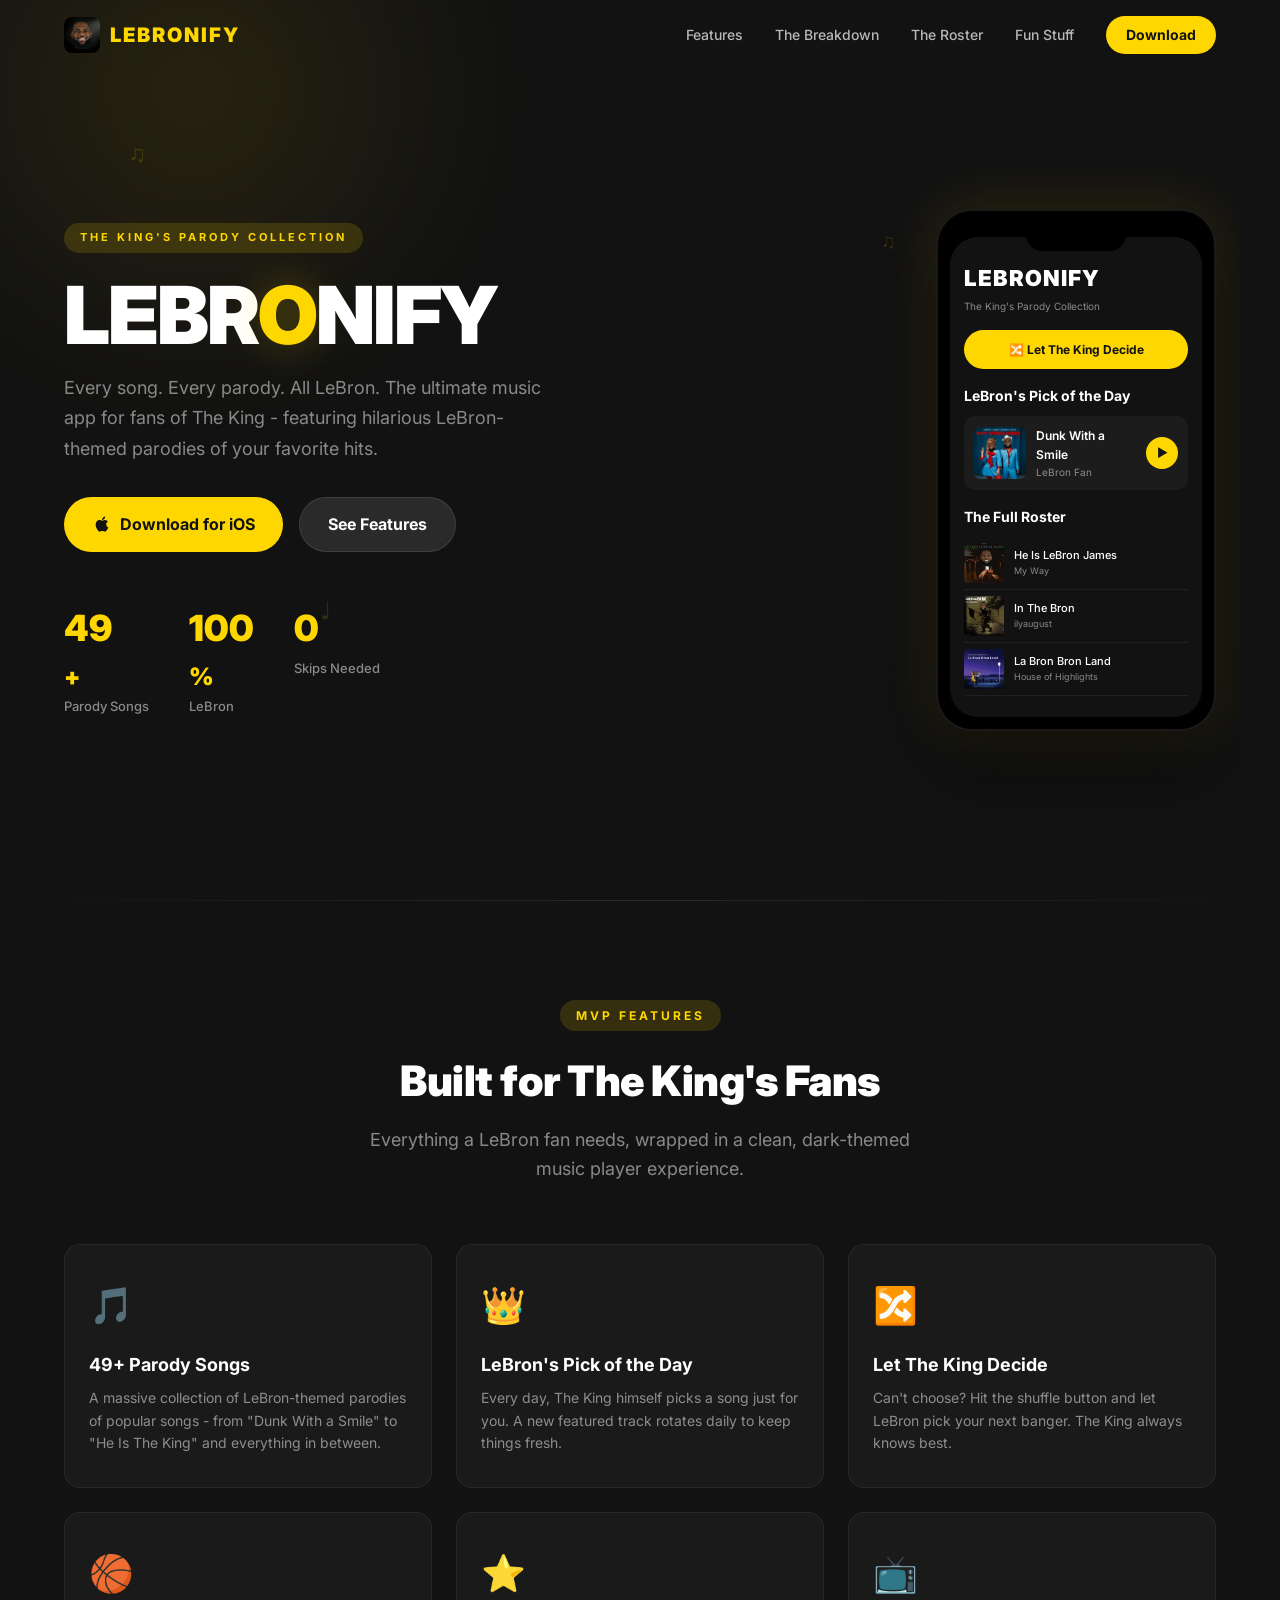
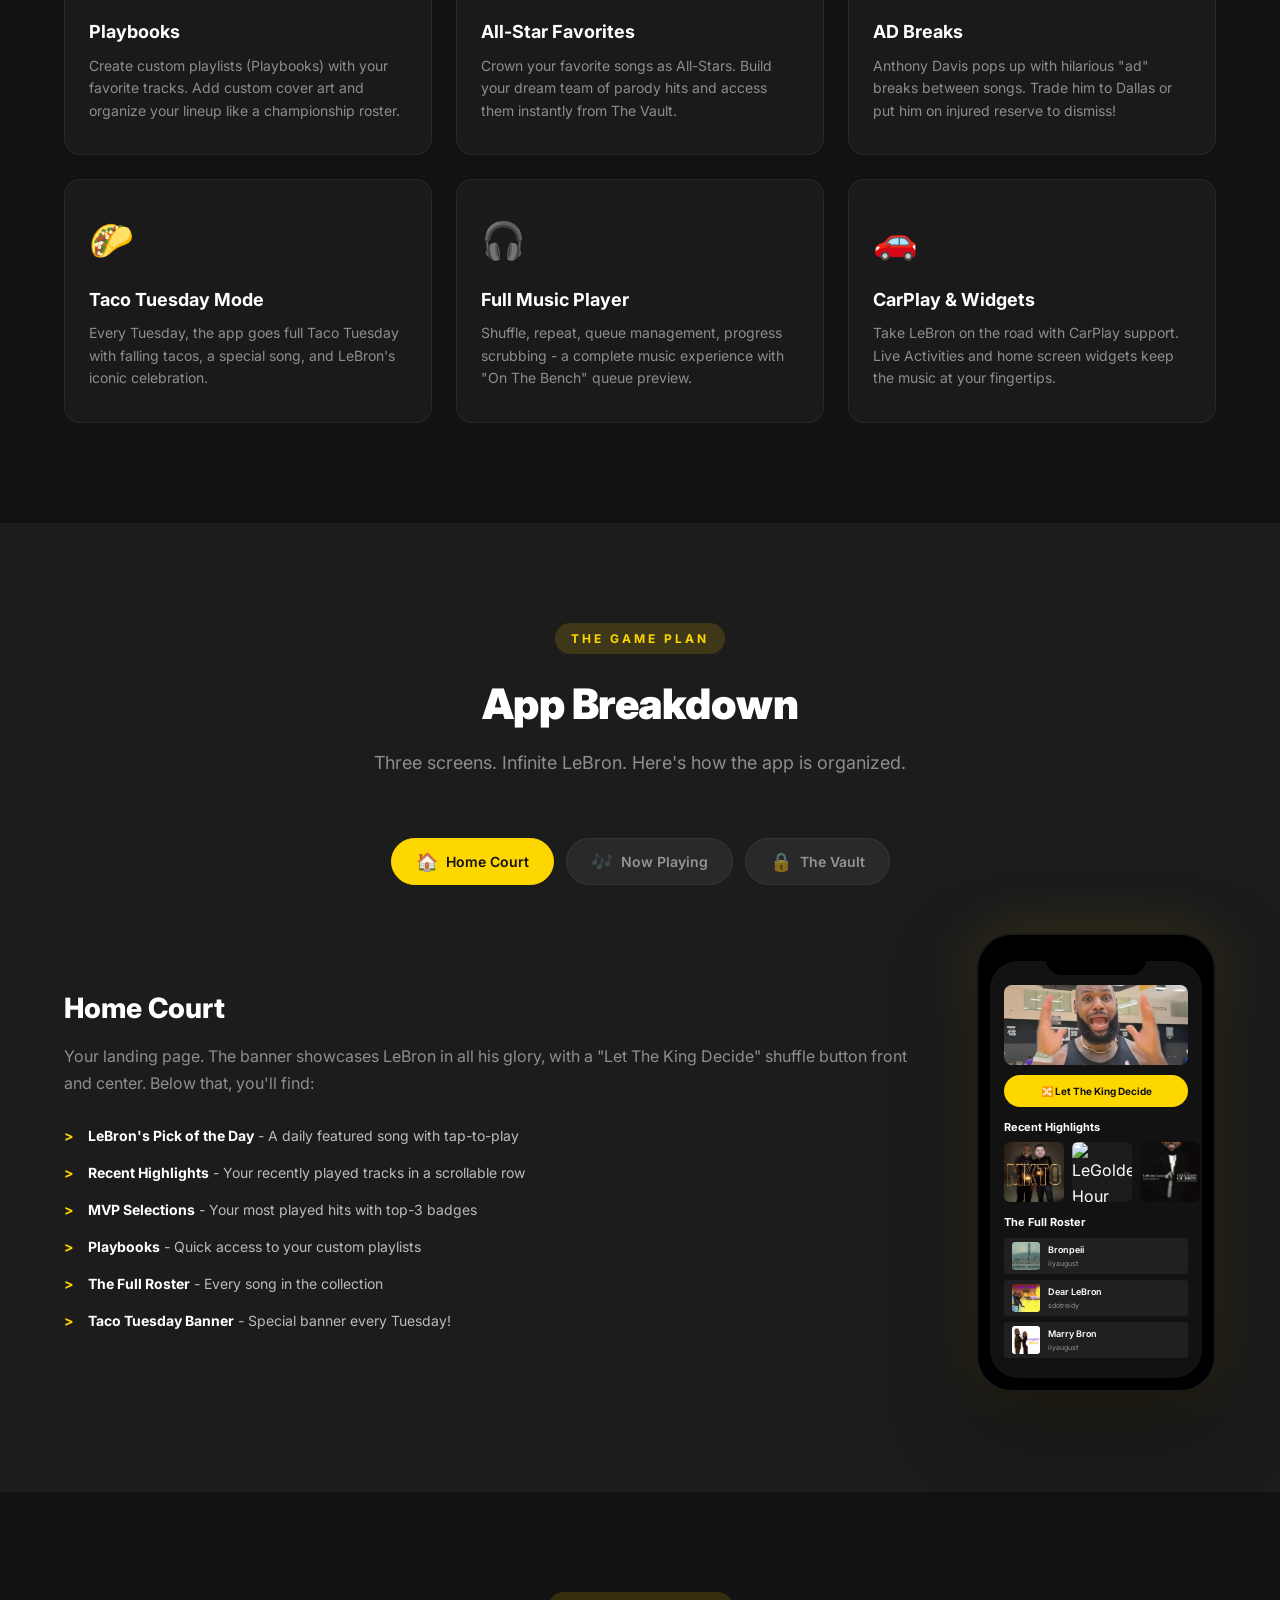
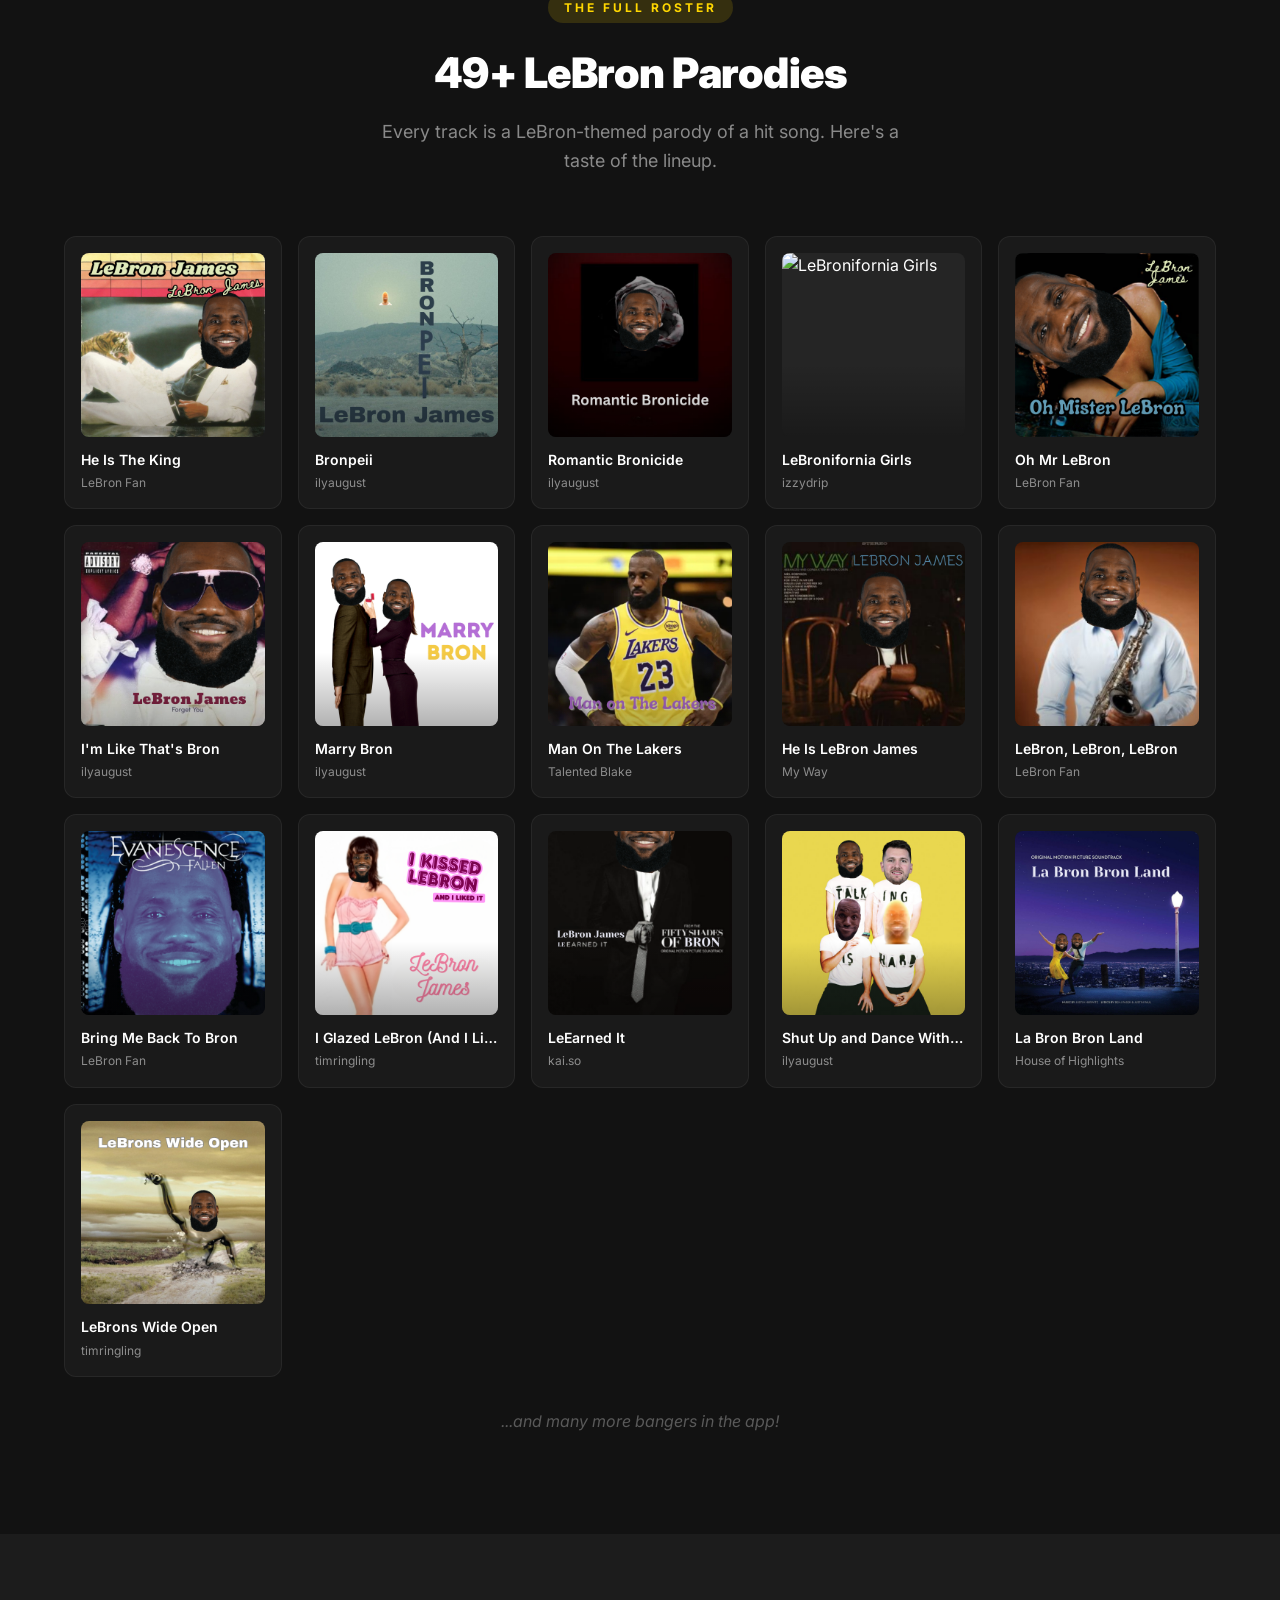
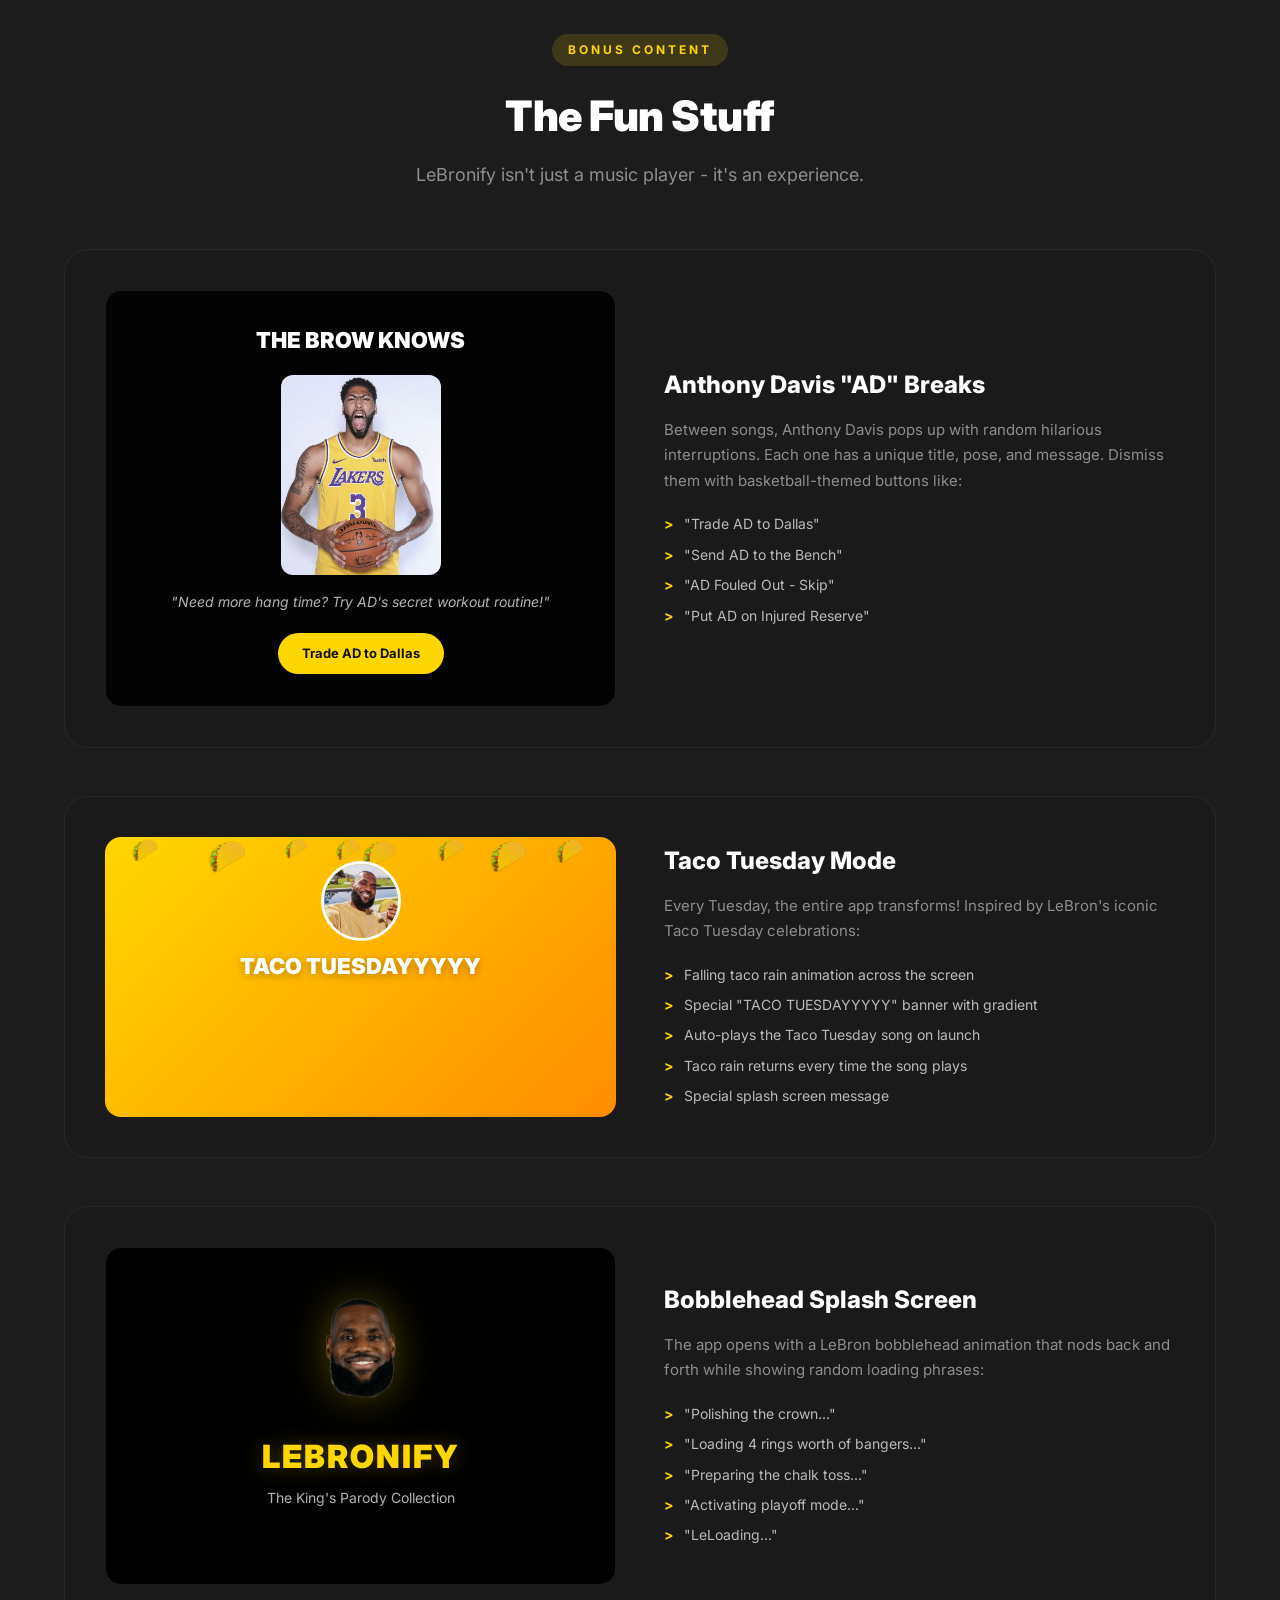
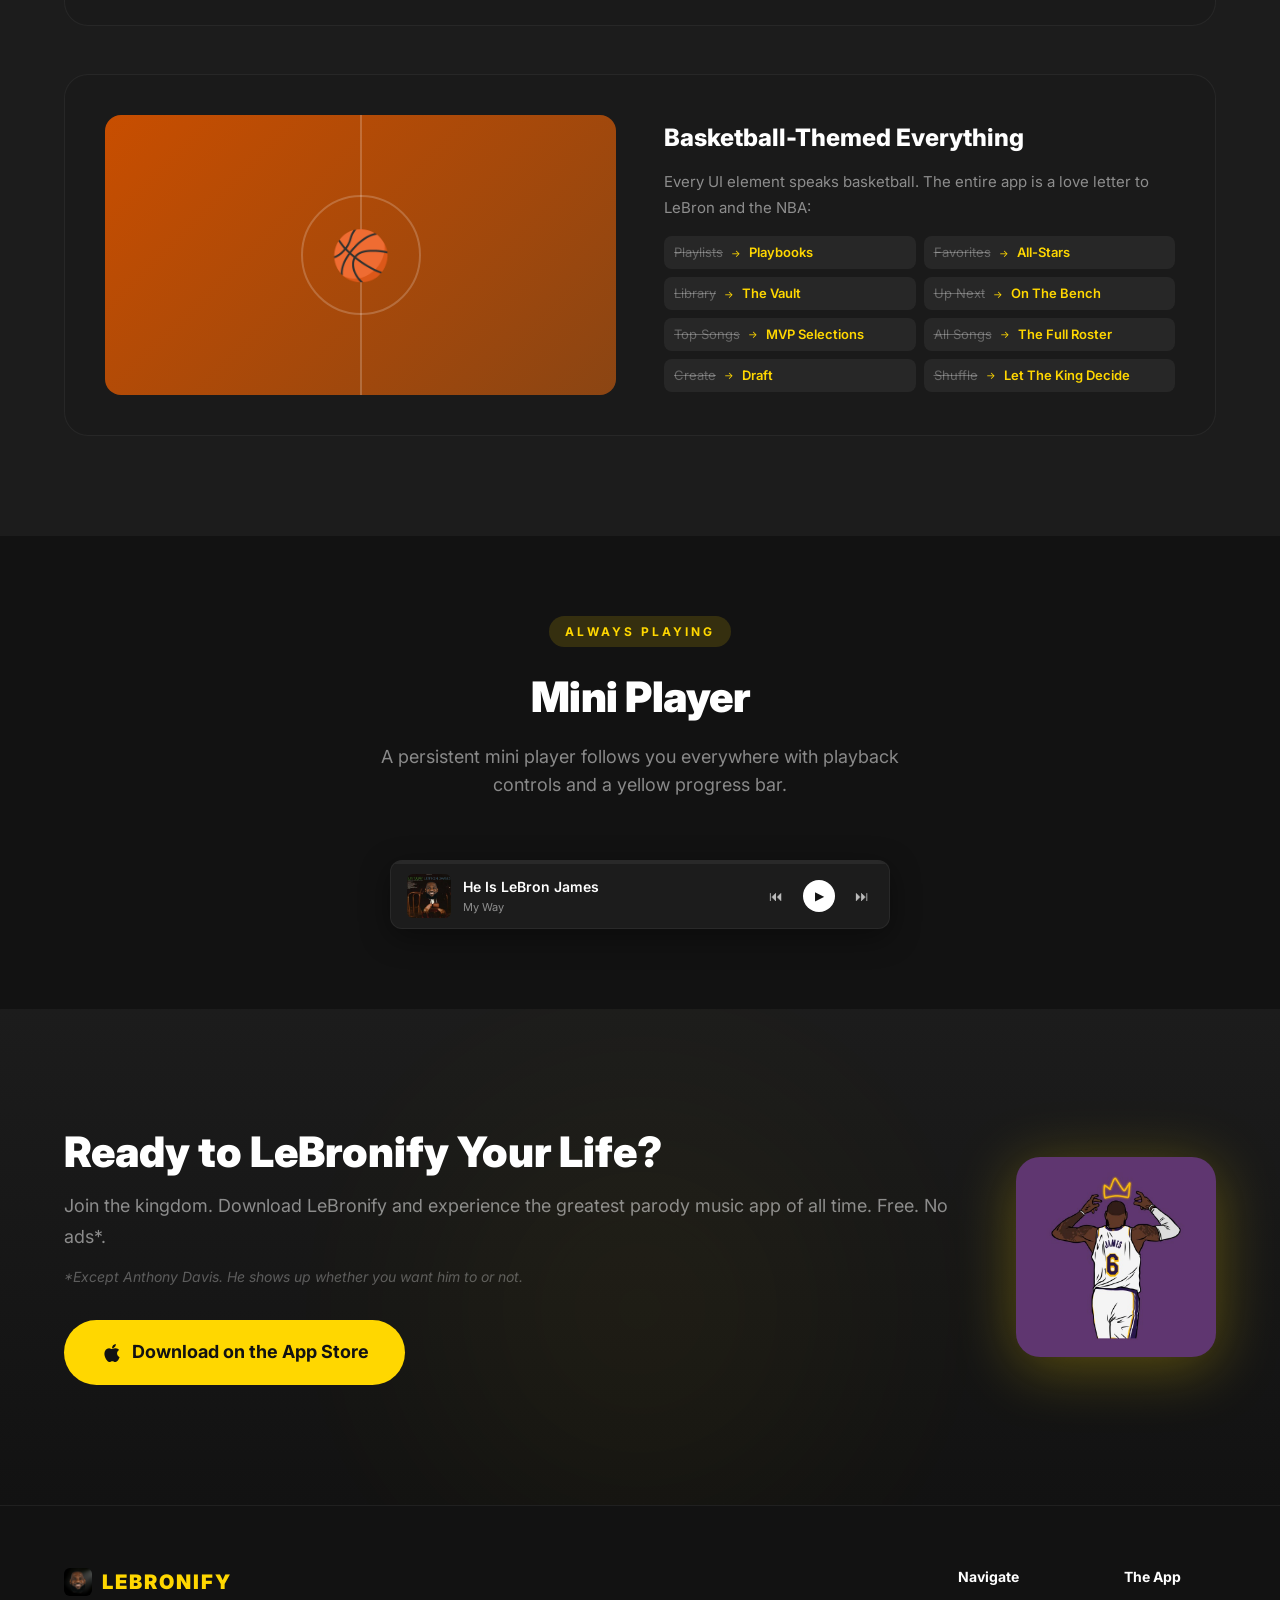
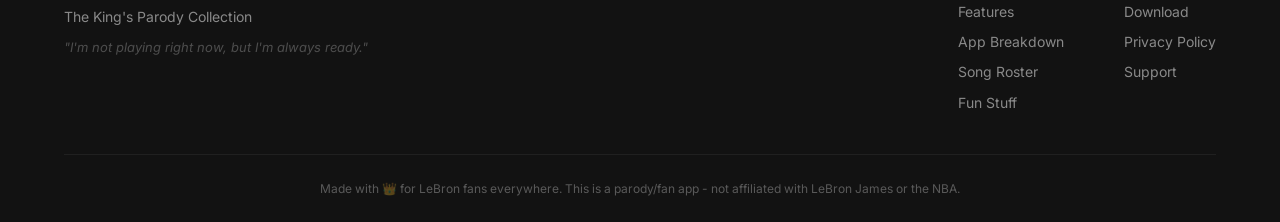
==== website/index.html @ afc86188 "Use real app assets in website - album art, LeBron images, app icon Duplicated all iOS asset images " ====
<!DOCTYPE html>
<html lang="en">
<head>
    <meta charset="UTF-8">
    <meta name="viewport" content="width=device-width, initial-scale=1.0">
    <title>LeBronify - The King's Parody Collection</title>
    <link rel="stylesheet" href="styles.css">
    <link rel="icon" type="image/png" href="images/ui/app-icon.png">
    <link rel="preconnect" href="https://fonts.googleapis.com">
    <link rel="preconnect" href="https://fonts.gstatic.com" crossorigin>
    <link href="https://fonts.googleapis.com/css2?family=Inter:wght@400;500;600;700;800;900&display=swap" rel="stylesheet">
</head>
<body>
    <!-- Crown cursor trail canvas -->
    <canvas id="crown-trail"></canvas>

    <!-- Navigation -->
    <nav class="navbar" id="navbar">
        <div class="nav-content">
            <a href="#" class="nav-logo">
                <img src="images/ui/app-icon.png" alt="LeBronify" class="logo-icon">
                <span class="logo-text">LEBRONIFY</span>
            </a>
            <div class="nav-links" id="nav-links">
                <a href="#features">Features</a>
                <a href="#app-breakdown">The Breakdown</a>
                <a href="#songs">The Roster</a>
                <a href="#fun-stuff">Fun Stuff</a>
                <a href="#download" class="nav-cta">Download</a>
            </div>
            <button class="mobile-menu-btn" id="mobile-menu-btn" aria-label="Toggle menu">
                <span></span>
                <span></span>
                <span></span>
            </button>
        </div>
    </nav>

    <!-- Hero Section -->
    <section class="hero" id="hero">
        <div class="hero-bg-effects">
            <div class="hero-glow"></div>
            <div class="floating-notes">
                <span class="note">&#9835;</span>
                <span class="note">&#9834;</span>
                <span class="note">&#9833;</span>
                <span class="note">&#9835;</span>
                <span class="note">&#9834;</span>
            </div>
        </div>
        <div class="hero-content">
            <div class="hero-badge">THE KING'S PARODY COLLECTION</div>
            <h1 class="hero-title">
                <span class="title-line">LEBR</span><span class="title-highlight">O</span><span class="title-line">NIFY</span>
            </h1>
            <p class="hero-subtitle">Every song. Every parody. All LeBron. The ultimate music app for fans of The King - featuring hilarious LeBron-themed parodies of your favorite hits.</p>
            <div class="hero-actions">
                <a href="#download" class="btn btn-primary">
                    <svg width="20" height="20" viewBox="0 0 24 24" fill="currentColor"><path d="M17.05 20.28c-.98.95-2.05.8-3.08.35-1.09-.46-2.09-.48-3.24 0-1.44.62-2.2.44-3.06-.35C2.79 15.25 3.51 7.59 9.05 7.31c1.35.07 2.29.74 3.08.8 1.18-.24 2.31-.93 3.57-.84 1.51.12 2.65.72 3.4 1.8-3.12 1.87-2.38 5.98.48 7.13-.57 1.5-1.31 2.99-2.54 4.09zM12.03 7.25c-.15-2.23 1.66-4.07 3.74-4.25.29 2.58-2.34 4.5-3.74 4.25z"/></svg>
                    Download for iOS
                </a>
                <a href="#features" class="btn btn-secondary">See Features</a>
            </div>
            <div class="hero-stats">
                <div class="stat">
                    <span class="stat-number" data-target="49">0</span><span class="stat-plus">+</span>
                    <span class="stat-label">Parody Songs</span>
                </div>
                <div class="stat">
                    <span class="stat-number" data-target="100">0</span><span class="stat-percent">%</span>
                    <span class="stat-label">LeBron</span>
                </div>
                <div class="stat">
                    <span class="stat-number" data-target="0">0</span>
                    <span class="stat-label">Skips Needed</span>
                </div>
            </div>
        </div>
        <div class="hero-phone">
            <div class="phone-mockup">
                <div class="phone-notch"></div>
                <div class="phone-screen">
                    <div class="mock-app">
                        <div class="mock-header">
                            <div class="mock-title">LEBRONIFY</div>
                            <div class="mock-subtitle">The King's Parody Collection</div>
                        </div>
                        <div class="mock-shuffle-btn">&#x1F500; Let The King Decide</div>
                        <div class="mock-section-title">LeBron's Pick of the Day</div>
                        <div class="mock-song-card">
                            <div class="mock-album-art">
                                <img src="images/albums/dunk_with_a_smile.png" alt="Dunk With a Smile">
                            </div>
                            <div class="mock-song-info">
                                <div class="mock-song-title">Dunk With a Smile</div>
                                <div class="mock-song-artist">LeBron Fan</div>
                            </div>
                            <div class="mock-play-btn">&#x25B6;</div>
                        </div>
                        <div class="mock-section-title">The Full Roster</div>
                        <div class="mock-song-row">
                            <div class="mock-row-art">
                                <img src="images/albums/he_is_lebron_james.png" alt="He Is LeBron James">
                            </div>
                            <div class="mock-row-info">
                                <div class="mock-row-title">He Is LeBron James</div>
                                <div class="mock-row-artist">My Way</div>
                            </div>
                        </div>
                        <div class="mock-song-row">
                            <div class="mock-row-art">
                                <img src="images/albums/in_the_bron.png" alt="In The Bron">
                            </div>
                            <div class="mock-row-info">
                                <div class="mock-row-title">In The Bron</div>
                                <div class="mock-row-artist">ilyaugust</div>
                            </div>
                        </div>
                        <div class="mock-song-row">
                            <div class="mock-row-art">
                                <img src="images/albums/la_bron_bron_land.png" alt="La Bron Bron Land">
                            </div>
                            <div class="mock-row-info">
                                <div class="mock-row-title">La Bron Bron Land</div>
                                <div class="mock-row-artist">House of Highlights</div>
                            </div>
                        </div>
                    </div>
                </div>
            </div>
        </div>
    </section>

    <!-- Features Section -->
    <section class="features" id="features">
        <div class="container">
            <div class="section-header">
                <span class="section-tag">MVP FEATURES</span>
                <h2>Built for The King's Fans</h2>
                <p>Everything a LeBron fan needs, wrapped in a clean, dark-themed music player experience.</p>
            </div>
            <div class="features-grid">
                <div class="feature-card" data-animate>
                    <div class="feature-icon">&#x1F3B5;</div>
                    <h3>49+ Parody Songs</h3>
                    <p>A massive collection of LeBron-themed parodies of popular songs - from "Dunk With a Smile" to "He Is The King" and everything in between.</p>
                </div>
                <div class="feature-card" data-animate>
                    <div class="feature-icon">&#x1F451;</div>
                    <h3>LeBron's Pick of the Day</h3>
                    <p>Every day, The King himself picks a song just for you. A new featured track rotates daily to keep things fresh.</p>
                </div>
                <div class="feature-card" data-animate>
                    <div class="feature-icon">&#x1F500;</div>
                    <h3>Let The King Decide</h3>
                    <p>Can't choose? Hit the shuffle button and let LeBron pick your next banger. The King always knows best.</p>
                </div>
                <div class="feature-card" data-animate>
                    <div class="feature-icon">&#x1F3C0;</div>
                    <h3>Playbooks</h3>
                    <p>Create custom playlists (Playbooks) with your favorite tracks. Add custom cover art and organize your lineup like a championship roster.</p>
                </div>
                <div class="feature-card" data-animate>
                    <div class="feature-icon">&#x2B50;</div>
                    <h3>All-Star Favorites</h3>
                    <p>Crown your favorite songs as All-Stars. Build your dream team of parody hits and access them instantly from The Vault.</p>
                </div>
                <div class="feature-card" data-animate>
                    <div class="feature-icon">&#x1F4FA;</div>
                    <h3>AD Breaks</h3>
                    <p>Anthony Davis pops up with hilarious "ad" breaks between songs. Trade him to Dallas or put him on injured reserve to dismiss!</p>
                </div>
                <div class="feature-card" data-animate>
                    <div class="feature-icon">&#x1F32E;</div>
                    <h3>Taco Tuesday Mode</h3>
                    <p>Every Tuesday, the app goes full Taco Tuesday with falling tacos, a special song, and LeBron's iconic celebration.</p>
                </div>
                <div class="feature-card" data-animate>
                    <div class="feature-icon">&#x1F3A7;</div>
                    <h3>Full Music Player</h3>
                    <p>Shuffle, repeat, queue management, progress scrubbing - a complete music experience with "On The Bench" queue preview.</p>
                </div>
                <div class="feature-card" data-animate>
                    <div class="feature-icon">&#x1F697;</div>
                    <h3>CarPlay & Widgets</h3>
                    <p>Take LeBron on the road with CarPlay support. Live Activities and home screen widgets keep the music at your fingertips.</p>
                </div>
            </div>
        </div>
    </section>

    <!-- App Breakdown Section -->
    <section class="app-breakdown" id="app-breakdown">
        <div class="container">
            <div class="section-header">
                <span class="section-tag">THE GAME PLAN</span>
                <h2>App Breakdown</h2>
                <p>Three screens. Infinite LeBron. Here's how the app is organized.</p>
            </div>
            <div class="breakdown-tabs">
                <button class="tab-btn active" data-tab="home">
                    <span class="tab-icon">&#x1F3E0;</span> Home Court
                </button>
                <button class="tab-btn" data-tab="player">
                    <span class="tab-icon">&#x1F3B6;</span> Now Playing
                </button>
                <button class="tab-btn" data-tab="vault">
                    <span class="tab-icon">&#x1F512;</span> The Vault
                </button>
            </div>
            <div class="breakdown-content">
                <div class="breakdown-panel active" id="tab-home">
                    <div class="panel-info">
                        <h3>Home Court</h3>
                        <p>Your landing page. The banner showcases LeBron in all his glory, with a "Let The King Decide" shuffle button front and center. Below that, you'll find:</p>
                        <ul class="panel-features">
                            <li><strong>LeBron's Pick of the Day</strong> - A daily featured song with tap-to-play</li>
                            <li><strong>Recent Highlights</strong> - Your recently played tracks in a scrollable row</li>
                            <li><strong>MVP Selections</strong> - Your most played hits with top-3 badges</li>
                            <li><strong>Playbooks</strong> - Quick access to your custom playlists</li>
                            <li><strong>The Full Roster</strong> - Every song in the collection</li>
                            <li><strong>Taco Tuesday Banner</strong> - Special banner every Tuesday!</li>
                        </ul>
                    </div>
                    <div class="panel-phone">
                        <div class="phone-mockup small">
                            <div class="phone-notch"></div>
                            <div class="phone-screen">
                                <div class="mock-app dark">
                                    <div class="mock-banner">
                                        <img src="images/ui/lebron_banner.jpg" alt="LeBron Banner">
                                    </div>
                                    <div class="mock-shuffle-btn small">&#x1F500; Let The King Decide</div>
                                    <div class="mock-section-title small">Recent Highlights</div>
                                    <div class="mock-card-row">
                                        <div class="mock-mini-card">
                                            <img src="images/albums/brontastic.png" alt="Brontastic">
                                        </div>
                                        <div class="mock-mini-card">
                                            <img src="images/albums/legolden_hour.png" alt="LeGolden Hour">
                                        </div>
                                        <div class="mock-mini-card">
                                            <img src="images/albums/leearned_it.png" alt="LeEarned It">
                                        </div>
                                    </div>
                                    <div class="mock-section-title small">The Full Roster</div>
                                    <div class="mock-list-item has-art">
                                        <img src="images/albums/bronpeii.png" alt="Bronpeii">
                                        <div class="mock-list-text">
                                            <span class="mock-list-name">Bronpeii</span>
                                            <span class="mock-list-sub">ilyaugust</span>
                                        </div>
                                    </div>
                                    <div class="mock-list-item has-art">
                                        <img src="images/albums/dear_lebron.png" alt="Dear LeBron">
                                        <div class="mock-list-text">
                                            <span class="mock-list-name">Dear LeBron</span>
                                            <span class="mock-list-sub">sdotreidy</span>
                                        </div>
                                    </div>
                                    <div class="mock-list-item has-art">
                                        <img src="images/albums/marry_bron.png" alt="Marry Bron">
                                        <div class="mock-list-text">
                                            <span class="mock-list-name">Marry Bron</span>
                                            <span class="mock-list-sub">ilyaugust</span>
                                        </div>
                                    </div>
                                </div>
                            </div>
                        </div>
                    </div>
                </div>
                <div class="breakdown-panel" id="tab-player">
                    <div class="panel-info">
                        <h3>Now Playing</h3>
                        <p>A gorgeous full-screen player with dynamic gradient backgrounds that shift with each song. Designed for the ultimate listening experience:</p>
                        <ul class="panel-features">
                            <li><strong>Large Album Art</strong> - Beautiful cover art with shadow effects</li>
                            <li><strong>Scrub Bar</strong> - Drag to seek with a thumb that appears on touch</li>
                            <li><strong>Full Controls</strong> - Shuffle, previous, play/pause, next, repeat modes</li>
                            <li><strong>Action Row</strong> - All-Star (favorite), Queue, Playbook (add to playlist), Mix (random queue)</li>
                            <li><strong>On The Bench</strong> - See what's coming up next in the queue</li>
                            <li><strong>Empty State</strong> - A special LeBron quote when nothing is playing</li>
                        </ul>
                    </div>
                    <div class="panel-phone">
                        <div class="phone-mockup small">
                            <div class="phone-notch"></div>
                            <div class="phone-screen">
                                <div class="mock-app dark player">
                                    <div class="mock-album-large">
                                        <img src="images/albums/dunk_with_a_smile.png" alt="Dunk With a Smile">
                                    </div>
                                    <div class="mock-song-name">Dunk With a Smile</div>
                                    <div class="mock-song-artist-name">LeBron Fan</div>
                                    <div class="mock-progress">
                                        <div class="mock-progress-fill"></div>
                                    </div>
                                    <div class="mock-controls">
                                        <span>&#x1F500;</span>
                                        <span>&#x23EE;</span>
                                        <span class="mock-play-circle">&#x25B6;</span>
                                        <span>&#x23ED;</span>
                                        <span>&#x1F501;</span>
                                    </div>
                                    <div class="mock-action-row">
                                        <span>&#x2B50;</span>
                                        <span>&#x1F4CB;</span>
                                        <span>&#x2795;</span>
                                        <span>&#x2728;</span>
                                    </div>
                                </div>
                            </div>
                        </div>
                    </div>
                </div>
                <div class="breakdown-panel" id="tab-vault">
                    <div class="panel-info">
                        <h3>The Vault</h3>
                        <p>Your personal music library, organized with basketball flair. Everything is stored securely in The Vault:</p>
                        <ul class="panel-features">
                            <li><strong>Playbooks Tab</strong> - All your custom playlists with song counts</li>
                            <li><strong>All-Stars Tab</strong> - Quick access to all your favorited songs</li>
                            <li><strong>System Playlists</strong> - Auto-generated collections like Recently Played, Top Hits, and Favorites</li>
                            <li><strong>Custom Covers</strong> - Upload your own playlist cover images</li>
                            <li><strong>Sort Options</strong> - By title, artist, play count, or most recent</li>
                            <li><strong>Draft a Playbook</strong> - Create new playlists with the yellow action button</li>
                        </ul>
                    </div>
                    <div class="panel-phone">
                        <div class="phone-mockup small">
                            <div class="phone-notch"></div>
                            <div class="phone-screen">
                                <div class="mock-app dark vault">
                                    <div class="mock-vault-header">The Vault</div>
                                    <div class="mock-tabs">
                                        <span class="mock-tab active">Playbooks</span>
                                        <span class="mock-tab">All-Stars</span>
                                    </div>
                                    <div class="mock-playlist-row">
                                        <div class="mock-pl-art">
                                            <img src="images/ui/lebron_recent.png" alt="Recently Played">
                                        </div>
                                        <div class="mock-pl-info">
                                            <div class="mock-pl-name">Recently Played</div>
                                            <div class="mock-pl-count">12 songs</div>
                                        </div>
                                    </div>
                                    <div class="mock-playlist-row">
                                        <div class="mock-pl-art">
                                            <img src="images/ui/lebron_top.png" alt="Top Hits">
                                        </div>
                                        <div class="mock-pl-info">
                                            <div class="mock-pl-name">MVP Selections</div>
                                            <div class="mock-pl-count">8 songs</div>
                                        </div>
                                    </div>
                                    <div class="mock-playlist-row">
                                        <div class="mock-pl-art">
                                            <img src="images/ui/lebron_favorites.png" alt="Favorites">
                                        </div>
                                        <div class="mock-pl-info">
                                            <div class="mock-pl-name">All-Stars</div>
                                            <div class="mock-pl-count">15 songs</div>
                                        </div>
                                    </div>
                                </div>
                            </div>
                        </div>
                    </div>
                </div>
            </div>
        </div>
    </section>

    <!-- Song Roster Section -->
    <section class="songs" id="songs">
        <div class="container">
            <div class="section-header">
                <span class="section-tag">THE FULL ROSTER</span>
                <h2>49+ LeBron Parodies</h2>
                <p>Every track is a LeBron-themed parody of a hit song. Here's a taste of the lineup.</p>
            </div>
            <div class="song-grid" id="song-grid">
                <!-- Songs populated by JS -->
            </div>
            <p class="songs-footer">...and many more bangers in the app!</p>
        </div>
    </section>

    <!-- Fun Stuff Section -->
    <section class="fun-stuff" id="fun-stuff">
        <div class="container">
            <div class="section-header">
                <span class="section-tag">BONUS CONTENT</span>
                <h2>The Fun Stuff</h2>
                <p>LeBronify isn't just a music player - it's an experience.</p>
            </div>
            <div class="fun-grid">
                <!-- AD Breaks -->
                <div class="fun-card ad-card" data-animate>
                    <div class="fun-card-visual">
                        <div class="ad-mockup">
                            <div class="ad-title">THE BROW KNOWS</div>
                            <div class="ad-image-placeholder">
                                <img src="images/ui/ad_pose1.jpg" alt="Anthony Davis">
                            </div>
                            <div class="ad-message">"Need more hang time? Try AD's secret workout routine!"</div>
                            <div class="ad-dismiss">Trade AD to Dallas</div>
                        </div>
                    </div>
                    <div class="fun-card-info">
                        <h3>Anthony Davis "AD" Breaks</h3>
                        <p>Between songs, Anthony Davis pops up with random hilarious interruptions. Each one has a unique title, pose, and message. Dismiss them with basketball-themed buttons like:</p>
                        <ul class="fun-list">
                            <li>"Trade AD to Dallas"</li>
                            <li>"Send AD to the Bench"</li>
                            <li>"AD Fouled Out - Skip"</li>
                            <li>"Put AD on Injured Reserve"</li>
                        </ul>
                    </div>
                </div>

                <!-- Taco Tuesday -->
                <div class="fun-card taco-card" data-animate>
                    <div class="fun-card-info">
                        <h3>Taco Tuesday Mode</h3>
                        <p>Every Tuesday, the entire app transforms! Inspired by LeBron's iconic Taco Tuesday celebrations:</p>
                        <ul class="fun-list">
                            <li>Falling taco rain animation across the screen</li>
                            <li>Special "TACO TUESDAYYYYY" banner with gradient</li>
                            <li>Auto-plays the Taco Tuesday song on launch</li>
                            <li>Taco rain returns every time the song plays</li>
                            <li>Special splash screen message</li>
                        </ul>
                    </div>
                    <div class="fun-card-visual">
                        <div class="taco-rain-demo" id="taco-demo">
                            <div class="taco-banner">
                                <img src="images/ui/lebron_taco_tuesday.png" alt="Taco Tuesday LeBron" class="taco-lebron-img">
                                <div class="taco-banner-text">TACO TUESDAYYYYY</div>
                            </div>
                            <div class="falling-tacos">
                                <span class="taco"><img src="images/ui/taco_image.png" alt="taco" class="taco-img"></span>
                                <span class="taco"><img src="images/ui/taco_image.png" alt="taco" class="taco-img"></span>
                                <span class="taco"><img src="images/ui/taco_image.png" alt="taco" class="taco-img"></span>
                                <span class="taco"><img src="images/ui/taco_image.png" alt="taco" class="taco-img"></span>
                                <span class="taco"><img src="images/ui/taco_image.png" alt="taco" class="taco-img"></span>
                                <span class="taco"><img src="images/ui/taco_image.png" alt="taco" class="taco-img"></span>
                                <span class="taco"><img src="images/ui/taco_image.png" alt="taco" class="taco-img"></span>
                                <span class="taco"><img src="images/ui/taco_image.png" alt="taco" class="taco-img"></span>
                            </div>
                        </div>
                    </div>
                </div>

                <!-- Splash Screen -->
                <div class="fun-card splash-card" data-animate>
                    <div class="fun-card-visual">
                        <div class="splash-mockup">
                            <div class="splash-avatar" id="bobblehead">
                                <img src="images/ui/lebron_default.png" alt="LeBron Bobblehead" class="bobblehead-img">
                            </div>
                            <div class="splash-title-mock">LEBRONIFY</div>
                            <div class="splash-sub">The King's Parody Collection</div>
                            <div class="splash-phrase" id="splash-phrase">Checking LeBron's playlist...</div>
                        </div>
                    </div>
                    <div class="fun-card-info">
                        <h3>Bobblehead Splash Screen</h3>
                        <p>The app opens with a LeBron bobblehead animation that nods back and forth while showing random loading phrases:</p>
                        <ul class="fun-list">
                            <li>"Polishing the crown..."</li>
                            <li>"Loading 4 rings worth of bangers..."</li>
                            <li>"Preparing the chalk toss..."</li>
                            <li>"Activating playoff mode..."</li>
                            <li>"LeLoading..."</li>
                        </ul>
                    </div>
                </div>

                <!-- Basketball Language -->
                <div class="fun-card language-card" data-animate>
                    <div class="fun-card-info">
                        <h3>Basketball-Themed Everything</h3>
                        <p>Every UI element speaks basketball. The entire app is a love letter to LeBron and the NBA:</p>
                        <div class="language-grid">
                            <div class="lang-item">
                                <span class="lang-normal">Playlists</span>
                                <span class="lang-arrow">&#x2192;</span>
                                <span class="lang-bron">Playbooks</span>
                            </div>
                            <div class="lang-item">
                                <span class="lang-normal">Favorites</span>
                                <span class="lang-arrow">&#x2192;</span>
                                <span class="lang-bron">All-Stars</span>
                            </div>
                            <div class="lang-item">
                                <span class="lang-normal">Library</span>
                                <span class="lang-arrow">&#x2192;</span>
                                <span class="lang-bron">The Vault</span>
                            </div>
                            <div class="lang-item">
                                <span class="lang-normal">Up Next</span>
                                <span class="lang-arrow">&#x2192;</span>
                                <span class="lang-bron">On The Bench</span>
                            </div>
                            <div class="lang-item">
                                <span class="lang-normal">Top Songs</span>
                                <span class="lang-arrow">&#x2192;</span>
                                <span class="lang-bron">MVP Selections</span>
                            </div>
                            <div class="lang-item">
                                <span class="lang-normal">All Songs</span>
                                <span class="lang-arrow">&#x2192;</span>
                                <span class="lang-bron">The Full Roster</span>
                            </div>
                            <div class="lang-item">
                                <span class="lang-normal">Create</span>
                                <span class="lang-arrow">&#x2192;</span>
                                <span class="lang-bron">Draft</span>
                            </div>
                            <div class="lang-item">
                                <span class="lang-normal">Shuffle</span>
                                <span class="lang-arrow">&#x2192;</span>
                                <span class="lang-bron">Let The King Decide</span>
                            </div>
                        </div>
                    </div>
                    <div class="fun-card-visual">
                        <div class="bball-court">
                            <div class="court-circle"></div>
                            <div class="court-line"></div>
                            <span class="bounce-ball" id="bounce-ball">&#x1F3C0;</span>
                        </div>
                    </div>
                </div>
            </div>
        </div>
    </section>

    <!-- Mini Player Demo -->
    <section class="mini-player-section">
        <div class="container">
            <div class="section-header">
                <span class="section-tag">ALWAYS PLAYING</span>
                <h2>Mini Player</h2>
                <p>A persistent mini player follows you everywhere with playback controls and a yellow progress bar.</p>
            </div>
            <div class="mini-player-demo">
                <div class="mini-demo-bar">
                    <div class="mini-progress">
                        <div class="mini-progress-fill" id="mini-progress-fill"></div>
                    </div>
                    <div class="mini-content">
                        <div class="mini-art">
                            <img src="images/albums/he_is_lebron_james.png" alt="He Is LeBron James">
                        </div>
                        <div class="mini-info">
                            <div class="mini-title">He Is LeBron James</div>
                            <div class="mini-artist">My Way</div>
                        </div>
                        <div class="mini-controls">
                            <button class="mini-ctrl">&#x23EE;</button>
                            <button class="mini-ctrl play" id="mini-play-btn">&#x25B6;</button>
                            <button class="mini-ctrl">&#x23ED;</button>
                        </div>
                    </div>
                </div>
            </div>
        </div>
    </section>

    <!-- Download / CTA Section -->
    <section class="download" id="download">
        <div class="container">
            <div class="download-content">
                <div class="download-info">
                    <h2>Ready to LeBronify Your Life?</h2>
                    <p>Join the kingdom. Download LeBronify and experience the greatest parody music app of all time. Free. No ads*.</p>
                    <p class="download-disclaimer">*Except Anthony Davis. He shows up whether you want him to or not.</p>
                    <a href="#" class="btn btn-primary btn-large">
                        <svg width="24" height="24" viewBox="0 0 24 24" fill="currentColor"><path d="M17.05 20.28c-.98.95-2.05.8-3.08.35-1.09-.46-2.09-.48-3.24 0-1.44.62-2.2.44-3.06-.35C2.79 15.25 3.51 7.59 9.05 7.31c1.35.07 2.29.74 3.08.8 1.18-.24 2.31-.93 3.57-.84 1.51.12 2.65.72 3.4 1.8-3.12 1.87-2.38 5.98.48 7.13-.57 1.5-1.31 2.99-2.54 4.09zM12.03 7.25c-.15-2.23 1.66-4.07 3.74-4.25.29 2.58-2.34 4.5-3.74 4.25z"/></svg>
                        Download on the App Store
                    </a>
                </div>
                <div class="download-visual">
                    <div class="crown-animation">
                        <img src="images/ui/lebron_crown.jpg" alt="LeBron Crown" class="big-crown-img">
                    </div>
                </div>
            </div>
        </div>
    </section>

    <!-- Footer -->
    <footer class="footer">
        <div class="container">
            <div class="footer-content">
                <div class="footer-brand">
                    <span class="footer-logo">
                        <img src="images/ui/app-icon.png" alt="LeBronify" class="footer-logo-icon"> LEBRONIFY
                    </span>
                    <p>The King's Parody Collection</p>
                    <p class="footer-quote">"I'm not playing right now, but I'm always ready."</p>
                </div>
                <div class="footer-links">
                    <h4>Navigate</h4>
                    <a href="#features">Features</a>
                    <a href="#app-breakdown">App Breakdown</a>
                    <a href="#songs">Song Roster</a>
                    <a href="#fun-stuff">Fun Stuff</a>
                </div>
                <div class="footer-links">
                    <h4>The App</h4>
                    <a href="#download">Download</a>
                    <a href="#">Privacy Policy</a>
                    <a href="#">Support</a>
                </div>
            </div>
            <div class="footer-bottom">
                <p>Made with &#x1F451; for LeBron fans everywhere. This is a parody/fan app - not affiliated with LeBron James or the NBA.</p>
            </div>
        </div>
    </footer>

    <script src="script.js"></script>
</body>
</html>
---- website/styles.css ----
/* ============================================
   LEBRONIFY WEBSITE - STYLES
   Matching the app's dark theme + yellow accent
   ============================================ */

/* --- CSS Variables --- */
:root {
    --bg-primary: #121212;
    --bg-secondary: #1C1C1C;
    --bg-tertiary: #252525;
    --bg-card: #1a1a1a;
    --yellow: #FFD700;
    --yellow-dim: rgba(255, 215, 0, 0.15);
    --yellow-glow: rgba(255, 215, 0, 0.3);
    --orange: #FF8C00;
    --white: #FFFFFF;
    --white-70: rgba(255, 255, 255, 0.7);
    --white-50: rgba(255, 255, 255, 0.5);
    --white-30: rgba(255, 255, 255, 0.3);
    --white-10: rgba(255, 255, 255, 0.1);
    --white-06: rgba(255, 255, 255, 0.06);
    --font: 'Inter', -apple-system, BlinkMacSystemFont, 'Segoe UI', sans-serif;
    --radius-sm: 8px;
    --radius-md: 12px;
    --radius-lg: 16px;
    --radius-xl: 24px;
    --radius-pill: 50px;
    --transition: 0.3s cubic-bezier(0.4, 0, 0.2, 1);
}

/* --- Reset & Base --- */
*, *::before, *::after {
    margin: 0;
    padding: 0;
    box-sizing: border-box;
}

html {
    scroll-behavior: smooth;
    scroll-padding-top: 80px;
}

body {
    font-family: var(--font);
    background: var(--bg-primary);
    color: var(--white);
    line-height: 1.6;
    overflow-x: hidden;
    -webkit-font-smoothing: antialiased;
}

a {
    text-decoration: none;
    color: inherit;
}

img {
    max-width: 100%;
    display: block;
}

.container {
    max-width: 1200px;
    margin: 0 auto;
    padding: 0 24px;
}

/* --- Crown Trail Canvas --- */
#crown-trail {
    position: fixed;
    top: 0;
    left: 0;
    width: 100%;
    height: 100%;
    pointer-events: none;
    z-index: 9999;
}

/* --- Navigation --- */
.navbar {
    position: fixed;
    top: 0;
    left: 0;
    right: 0;
    z-index: 1000;
    padding: 16px 0;
    transition: var(--transition);
    background: transparent;
}

.navbar.scrolled {
    background: rgba(18, 18, 18, 0.95);
    backdrop-filter: blur(20px);
    -webkit-backdrop-filter: blur(20px);
    border-bottom: 1px solid var(--white-06);
    padding: 12px 0;
}

.nav-content {
    max-width: 1200px;
    margin: 0 auto;
    padding: 0 24px;
    display: flex;
    align-items: center;
    justify-content: space-between;
}

.nav-logo {
    display: flex;
    align-items: center;
    gap: 10px;
    font-size: 20px;
    font-weight: 900;
    letter-spacing: 2px;
}

.logo-icon {
    width: 36px;
    height: 36px;
    border-radius: 8px;
}

.logo-text {
    color: var(--yellow);
}

.nav-links {
    display: flex;
    align-items: center;
    gap: 32px;
}

.nav-links a {
    font-size: 14px;
    font-weight: 500;
    color: var(--white-70);
    transition: color var(--transition);
}

.nav-links a:hover {
    color: var(--white);
}

.nav-cta {
    background: var(--yellow) !important;
    color: var(--bg-primary) !important;
    padding: 8px 20px;
    border-radius: var(--radius-pill);
    font-weight: 700 !important;
    transition: transform var(--transition), box-shadow var(--transition) !important;
}

.nav-cta:hover {
    transform: translateY(-1px);
    box-shadow: 0 4px 20px var(--yellow-glow);
}

.mobile-menu-btn {
    display: none;
    flex-direction: column;
    gap: 5px;
    background: none;
    border: none;
    cursor: pointer;
    padding: 4px;
}

.mobile-menu-btn span {
    display: block;
    width: 24px;
    height: 2px;
    background: var(--white);
    transition: var(--transition);
    border-radius: 2px;
}

.mobile-menu-btn.active span:nth-child(1) {
    transform: rotate(45deg) translate(5px, 5px);
}

.mobile-menu-btn.active span:nth-child(2) {
    opacity: 0;
}

.mobile-menu-btn.active span:nth-child(3) {
    transform: rotate(-45deg) translate(5px, -5px);
}

/* --- Buttons --- */
.btn {
    display: inline-flex;
    align-items: center;
    gap: 8px;
    padding: 14px 28px;
    border-radius: var(--radius-pill);
    font-size: 16px;
    font-weight: 700;
    cursor: pointer;
    transition: all var(--transition);
    border: none;
    white-space: nowrap;
}

.btn-primary {
    background: var(--yellow);
    color: var(--bg-primary);
}

.btn-primary:hover {
    transform: translateY(-2px);
    box-shadow: 0 8px 30px var(--yellow-glow);
}

.btn-secondary {
    background: var(--white-10);
    color: var(--white);
    border: 1px solid var(--white-10);
}

.btn-secondary:hover {
    background: var(--white-30);
    border-color: var(--white-30);
}

.btn-large {
    padding: 18px 36px;
    font-size: 18px;
}

/* --- Section Headers --- */
.section-header {
    text-align: center;
    margin-bottom: 60px;
}

.section-tag {
    display: inline-block;
    font-size: 12px;
    font-weight: 700;
    letter-spacing: 3px;
    color: var(--yellow);
    background: var(--yellow-dim);
    padding: 6px 16px;
    border-radius: var(--radius-pill);
    margin-bottom: 16px;
}

.section-header h2 {
    font-size: 42px;
    font-weight: 900;
    margin-bottom: 12px;
    letter-spacing: -0.5px;
}

.section-header p {
    font-size: 18px;
    color: var(--white-50);
    max-width: 560px;
    margin: 0 auto;
}

/* ============================================
   HERO SECTION
   ============================================ */
.hero {
    min-height: 100vh;
    display: flex;
    align-items: center;
    padding: 120px 24px 80px;
    position: relative;
    overflow: hidden;
    max-width: 1200px;
    margin: 0 auto;
    gap: 60px;
}

.hero-bg-effects {
    position: fixed;
    top: 0;
    left: 0;
    right: 0;
    bottom: 0;
    pointer-events: none;
    z-index: 0;
}

.hero-glow {
    position: absolute;
    top: -20%;
    left: -10%;
    width: 50%;
    height: 60%;
    background: radial-gradient(circle, var(--yellow-glow) 0%, transparent 70%);
    filter: blur(80px);
    opacity: 0.4;
    animation: glowPulse 8s ease-in-out infinite alternate;
}

@keyframes glowPulse {
    from { opacity: 0.3; transform: scale(1); }
    to { opacity: 0.5; transform: scale(1.1); }
}

.floating-notes {
    position: absolute;
    top: 0;
    left: 0;
    right: 0;
    bottom: 0;
}

.note {
    position: absolute;
    font-size: 24px;
    color: var(--yellow);
    opacity: 0.15;
    animation: floatNote 15s ease-in-out infinite;
}

.note:nth-child(1) { top: 15%; left: 10%; animation-delay: 0s; }
.note:nth-child(2) { top: 40%; right: 15%; animation-delay: 3s; font-size: 32px; }
.note:nth-child(3) { bottom: 30%; left: 25%; animation-delay: 6s; }
.note:nth-child(4) { top: 25%; right: 30%; animation-delay: 9s; font-size: 20px; }
.note:nth-child(5) { bottom: 20%; right: 10%; animation-delay: 12s; font-size: 28px; }

@keyframes floatNote {
    0%, 100% { transform: translateY(0) rotate(0deg); opacity: 0.1; }
    25% { transform: translateY(-30px) rotate(10deg); opacity: 0.2; }
    50% { transform: translateY(-10px) rotate(-5deg); opacity: 0.15; }
    75% { transform: translateY(-40px) rotate(15deg); opacity: 0.25; }
}

.hero-content {
    flex: 1;
    position: relative;
    z-index: 1;
}

.hero-badge {
    display: inline-block;
    font-size: 11px;
    font-weight: 700;
    letter-spacing: 3px;
    color: var(--yellow);
    background: var(--yellow-dim);
    padding: 6px 16px;
    border-radius: var(--radius-pill);
    margin-bottom: 24px;
}

.hero-title {
    font-size: clamp(56px, 8vw, 80px);
    font-weight: 900;
    line-height: 0.95;
    letter-spacing: -2px;
    margin-bottom: 20px;
}

.title-highlight {
    color: var(--yellow);
    text-shadow: 0 0 40px var(--yellow-glow);
}

.hero-subtitle {
    font-size: 18px;
    color: var(--white-50);
    max-width: 480px;
    margin-bottom: 32px;
    line-height: 1.7;
}

.hero-actions {
    display: flex;
    gap: 16px;
    margin-bottom: 48px;
    flex-wrap: wrap;
}

.hero-stats {
    display: flex;
    gap: 40px;
}

.stat {
    display: flex;
    flex-direction: column;
}

.stat-number {
    font-size: 36px;
    font-weight: 900;
    color: var(--yellow);
}

.stat-plus, .stat-percent {
    font-size: 24px;
    font-weight: 900;
    color: var(--yellow);
}

.stat-label {
    font-size: 13px;
    color: var(--white-50);
    font-weight: 500;
}

/* --- Phone Mockup --- */
.hero-phone {
    flex-shrink: 0;
    position: relative;
    z-index: 1;
}

.phone-mockup {
    width: 280px;
    background: #000;
    border-radius: 36px;
    padding: 12px;
    border: 2px solid var(--white-10);
    box-shadow: 0 30px 80px rgba(0, 0, 0, 0.5), 0 0 60px var(--yellow-dim);
    position: relative;
}

.phone-mockup.small {
    width: 240px;
}

.phone-notch {
    width: 100px;
    height: 28px;
    background: #000;
    border-radius: 0 0 16px 16px;
    margin: 0 auto;
    position: relative;
    z-index: 2;
}

.phone-screen {
    background: var(--bg-primary);
    border-radius: 28px;
    margin-top: -14px;
    overflow: hidden;
    min-height: 480px;
}

.phone-mockup.small .phone-screen {
    min-height: 400px;
}

/* --- Mock App Screens --- */
.mock-app {
    padding: 24px 14px 14px;
}

.mock-header {
    margin-bottom: 16px;
}

.mock-title {
    font-size: 22px;
    font-weight: 900;
    color: var(--white);
    letter-spacing: 1px;
}

.mock-subtitle {
    font-size: 10px;
    color: var(--white-50);
    margin-top: 2px;
}

.mock-shuffle-btn {
    background: var(--yellow);
    color: var(--bg-primary);
    text-align: center;
    padding: 10px;
    border-radius: var(--radius-pill);
    font-size: 12px;
    font-weight: 700;
    margin-bottom: 16px;
}

.mock-shuffle-btn.small {
    padding: 8px;
    font-size: 10px;
    margin-bottom: 12px;
}

.mock-section-title {
    font-size: 14px;
    font-weight: 700;
    color: var(--white);
    margin-bottom: 8px;
}

.mock-section-title.small {
    font-size: 11px;
    margin-bottom: 6px;
}

.mock-song-card {
    display: flex;
    align-items: center;
    gap: 10px;
    background: var(--bg-secondary);
    padding: 10px;
    border-radius: var(--radius-md);
    margin-bottom: 16px;
}

.mock-album-art {
    width: 52px;
    height: 52px;
    border-radius: 6px;
    flex-shrink: 0;
    overflow: hidden;
    background: var(--bg-tertiary);
}

.mock-album-art img {
    width: 100%;
    height: 100%;
    object-fit: cover;
}

.mock-song-info {
    flex: 1;
    min-width: 0;
}

.mock-song-title {
    font-size: 12px;
    font-weight: 600;
    color: var(--white);
}

.mock-song-artist {
    font-size: 10px;
    color: var(--white-50);
}

.mock-play-btn {
    width: 32px;
    height: 32px;
    background: var(--yellow);
    color: var(--bg-primary);
    border-radius: 50%;
    display: flex;
    align-items: center;
    justify-content: center;
    font-size: 12px;
    flex-shrink: 0;
}

.mock-song-row {
    display: flex;
    align-items: center;
    gap: 10px;
    padding: 6px 0;
    border-bottom: 1px solid var(--white-06);
}

.mock-row-art {
    width: 40px;
    height: 40px;
    border-radius: 4px;
    flex-shrink: 0;
    overflow: hidden;
    background: var(--bg-tertiary);
}

.mock-row-art img {
    width: 100%;
    height: 100%;
    object-fit: cover;
}

.mock-row-info { flex: 1; }

.mock-row-title {
    font-size: 11px;
    font-weight: 500;
    color: var(--white);
}

.mock-row-artist {
    font-size: 9px;
    color: var(--white-50);
}

/* Mock app breakdown screens */
.mock-banner {
    height: 80px;
    border-radius: var(--radius-sm);
    margin-bottom: 10px;
    overflow: hidden;
    position: relative;
}

.mock-banner img {
    width: 100%;
    height: 100%;
    object-fit: cover;
}

.mock-card-row {
    display: flex;
    gap: 8px;
    margin-bottom: 12px;
}

.mock-mini-card {
    width: 60px;
    height: 60px;
    background: var(--bg-secondary);
    border-radius: 6px;
    flex-shrink: 0;
    overflow: hidden;
}

.mock-mini-card img {
    width: 100%;
    height: 100%;
    object-fit: cover;
}

.mock-list-item {
    height: 36px;
    background: var(--white-06);
    border-radius: 4px;
    margin-bottom: 6px;
}

.mock-list-item.has-art {
    display: flex;
    align-items: center;
    gap: 8px;
    padding: 0 8px;
    height: auto;
    padding: 4px 8px;
}

.mock-list-item.has-art img {
    width: 28px;
    height: 28px;
    border-radius: 3px;
    object-fit: cover;
    flex-shrink: 0;
}

.mock-list-text {
    display: flex;
    flex-direction: column;
    min-width: 0;
}

.mock-list-name {
    font-size: 9px;
    font-weight: 600;
    color: var(--white);
    white-space: nowrap;
    overflow: hidden;
    text-overflow: ellipsis;
}

.mock-list-sub {
    font-size: 7px;
    color: var(--white-50);
}

/* Player mock */
.mock-app.player {
    display: flex;
    flex-direction: column;
    align-items: center;
    padding-top: 30px;
}

.mock-album-large {
    width: 160px;
    height: 160px;
    border-radius: var(--radius-md);
    margin-bottom: 16px;
    box-shadow: 0 10px 30px rgba(0, 0, 0, 0.3);
    overflow: hidden;
}

.mock-album-large img {
    width: 100%;
    height: 100%;
    object-fit: cover;
}

.mock-song-name {
    font-size: 14px;
    font-weight: 700;
    color: var(--white);
    margin-bottom: 2px;
}

.mock-song-artist-name {
    font-size: 11px;
    color: var(--white-50);
    margin-bottom: 16px;
}

.mock-progress {
    width: 100%;
    height: 3px;
    background: var(--white-10);
    border-radius: 2px;
    margin-bottom: 16px;
    padding: 0 16px;
}

.mock-progress-fill {
    width: 45%;
    height: 100%;
    background: var(--white);
    border-radius: 2px;
}

.mock-controls {
    display: flex;
    align-items: center;
    gap: 20px;
    font-size: 14px;
    color: var(--white-50);
    margin-bottom: 16px;
}

.mock-play-circle {
    width: 40px;
    height: 40px;
    background: var(--white);
    color: var(--bg-primary);
    border-radius: 50%;
    display: flex;
    align-items: center;
    justify-content: center;
    font-size: 16px;
}

.mock-action-row {
    display: flex;
    gap: 30px;
    font-size: 16px;
    color: var(--white-30);
}

/* Vault mock */
.mock-vault-header {
    font-size: 18px;
    font-weight: 900;
    margin-bottom: 10px;
}

.mock-tabs {
    display: flex;
    gap: 16px;
    margin-bottom: 16px;
    border-bottom: 1px solid var(--white-06);
    padding-bottom: 8px;
}

.mock-tab {
    font-size: 12px;
    font-weight: 600;
    color: var(--white-30);
    padding-bottom: 4px;
}

.mock-tab.active {
    color: var(--white);
    border-bottom: 2px solid var(--yellow);
}

.mock-playlist-row {
    display: flex;
    align-items: center;
    gap: 10px;
    padding: 8px;
    background: var(--white-06);
    border-radius: var(--radius-sm);
    margin-bottom: 8px;
}

.mock-pl-art {
    width: 44px;
    height: 44px;
    border-radius: 6px;
    flex-shrink: 0;
    overflow: hidden;
    background: var(--bg-tertiary);
}

.mock-pl-art img {
    width: 100%;
    height: 100%;
    object-fit: cover;
}

.mock-pl-name {
    font-size: 12px;
    font-weight: 600;
    color: var(--white);
}

.mock-pl-count {
    font-size: 10px;
    color: var(--white-50);
}

/* ============================================
   FEATURES SECTION
   ============================================ */
.features {
    padding: 100px 0;
    background: var(--bg-primary);
    position: relative;
}

.features::before {
    content: '';
    position: absolute;
    top: 0;
    left: 0;
    right: 0;
    height: 1px;
    background: linear-gradient(90deg, transparent, var(--white-10), transparent);
}

.features-grid {
    display: grid;
    grid-template-columns: repeat(3, 1fr);
    gap: 24px;
}

.feature-card {
    background: var(--bg-card);
    border: 1px solid var(--white-06);
    border-radius: var(--radius-lg);
    padding: 32px 24px;
    transition: all var(--transition);
    opacity: 0;
    transform: translateY(20px);
}

.feature-card.visible {
    opacity: 1;
    transform: translateY(0);
}

.feature-card:hover {
    border-color: var(--yellow-dim);
    background: var(--bg-secondary);
    transform: translateY(-4px);
    box-shadow: 0 12px 40px rgba(0, 0, 0, 0.3);
}

.feature-icon {
    font-size: 36px;
    margin-bottom: 16px;
}

.feature-card h3 {
    font-size: 18px;
    font-weight: 700;
    margin-bottom: 8px;
}

.feature-card p {
    font-size: 14px;
    color: var(--white-50);
    line-height: 1.6;
}

/* ============================================
   APP BREAKDOWN SECTION
   ============================================ */
.app-breakdown {
    padding: 100px 0;
    background: var(--bg-secondary);
}

.breakdown-tabs {
    display: flex;
    justify-content: center;
    gap: 12px;
    margin-bottom: 48px;
    flex-wrap: wrap;
}

.tab-btn {
    display: flex;
    align-items: center;
    gap: 8px;
    padding: 12px 24px;
    background: var(--white-06);
    border: 1px solid var(--white-06);
    border-radius: var(--radius-pill);
    color: var(--white-50);
    font-size: 14px;
    font-weight: 600;
    cursor: pointer;
    transition: all var(--transition);
    font-family: var(--font);
}

.tab-btn:hover {
    background: var(--white-10);
    color: var(--white);
}

.tab-btn.active {
    background: var(--yellow);
    color: var(--bg-primary);
    border-color: var(--yellow);
}

.tab-icon {
    font-size: 18px;
}

.breakdown-panel {
    display: none;
    gap: 48px;
    align-items: center;
}

.breakdown-panel.active {
    display: flex;
}

.panel-info {
    flex: 1;
}

.panel-info h3 {
    font-size: 28px;
    font-weight: 800;
    margin-bottom: 12px;
}

.panel-info p {
    font-size: 16px;
    color: var(--white-50);
    line-height: 1.7;
    margin-bottom: 20px;
}

.panel-features {
    list-style: none;
}

.panel-features li {
    padding: 8px 0;
    padding-left: 24px;
    position: relative;
    font-size: 14px;
    color: var(--white-70);
    line-height: 1.5;
}

.panel-features li::before {
    content: '>';
    position: absolute;
    left: 0;
    color: var(--yellow);
    font-weight: 700;
}

.panel-features li strong {
    color: var(--white);
}

.panel-phone {
    flex-shrink: 0;
}

/* ============================================
   SONGS SECTION
   ============================================ */
.songs {
    padding: 100px 0;
    background: var(--bg-primary);
}

.song-grid {
    display: grid;
    grid-template-columns: repeat(auto-fill, minmax(200px, 1fr));
    gap: 16px;
    margin-bottom: 32px;
}

.song-item {
    background: var(--bg-card);
    border: 1px solid var(--white-06);
    border-radius: var(--radius-md);
    padding: 16px;
    transition: all var(--transition);
    cursor: default;
}

.song-item:hover {
    border-color: var(--yellow-dim);
    transform: translateY(-2px);
    background: var(--bg-secondary);
}

.song-item-art {
    width: 100%;
    aspect-ratio: 1;
    border-radius: var(--radius-sm);
    margin-bottom: 12px;
    position: relative;
    overflow: hidden;
    background: var(--bg-tertiary);
}

.song-item-art img {
    width: 100%;
    height: 100%;
    object-fit: cover;
    display: block;
}

.song-item-art::after {
    content: '';
    position: absolute;
    inset: 0;
    background: linear-gradient(180deg, transparent 60%, rgba(0,0,0,0.3));
    pointer-events: none;
}

.song-item-title {
    font-size: 14px;
    font-weight: 600;
    color: var(--white);
    margin-bottom: 2px;
    white-space: nowrap;
    overflow: hidden;
    text-overflow: ellipsis;
}

.song-item-artist {
    font-size: 12px;
    color: var(--white-50);
}

.songs-footer {
    text-align: center;
    font-size: 16px;
    color: var(--white-30);
    font-style: italic;
}

/* ============================================
   FUN STUFF SECTION
   ============================================ */
.fun-stuff {
    padding: 100px 0;
    background: var(--bg-secondary);
}

.fun-grid {
    display: flex;
    flex-direction: column;
    gap: 48px;
}

.fun-card {
    display: flex;
    gap: 48px;
    align-items: center;
    background: var(--bg-card);
    border: 1px solid var(--white-06);
    border-radius: var(--radius-xl);
    padding: 40px;
    opacity: 0;
    transform: translateY(30px);
    transition: opacity 0.6s ease, transform 0.6s ease;
}

.fun-card.visible {
    opacity: 1;
    transform: translateY(0);
}

.fun-card:nth-child(even) {
    flex-direction: row-reverse;
}

.fun-card-visual {
    flex: 1;
    min-width: 280px;
}

.fun-card-info {
    flex: 1;
}

.fun-card-info h3 {
    font-size: 24px;
    font-weight: 800;
    margin-bottom: 12px;
}

.fun-card-info p {
    font-size: 15px;
    color: var(--white-50);
    line-height: 1.7;
    margin-bottom: 16px;
}

.fun-list {
    list-style: none;
}

.fun-list li {
    padding: 4px 0 4px 20px;
    position: relative;
    font-size: 14px;
    color: var(--white-70);
}

.fun-list li::before {
    content: '>';
    position: absolute;
    left: 0;
    color: var(--yellow);
    font-weight: 700;
}

/* AD Mockup */
.ad-mockup {
    background: rgba(0, 0, 0, 0.85);
    border-radius: var(--radius-lg);
    padding: 32px;
    text-align: center;
    border: 1px solid var(--white-10);
}

.ad-title {
    font-size: 22px;
    font-weight: 900;
    color: var(--white);
    margin-bottom: 16px;
}

.ad-image-placeholder {
    width: 160px;
    height: 200px;
    border-radius: var(--radius-md);
    margin: 0 auto 16px;
    overflow: hidden;
}

.ad-image-placeholder img {
    width: 100%;
    height: 100%;
    object-fit: cover;
}

.ad-message {
    font-size: 14px;
    color: var(--white-70);
    margin-bottom: 20px;
    font-style: italic;
}

.ad-dismiss {
    display: inline-block;
    background: var(--yellow);
    color: var(--bg-primary);
    padding: 10px 24px;
    border-radius: var(--radius-pill);
    font-size: 13px;
    font-weight: 700;
}

/* Taco Rain Demo */
.taco-rain-demo {
    background: linear-gradient(135deg, #FFD700, #FF8C00);
    border-radius: var(--radius-lg);
    padding: 24px;
    text-align: center;
    position: relative;
    overflow: hidden;
    min-height: 280px;
}

.taco-banner {
    position: relative;
    z-index: 2;
}

.taco-lebron-img {
    width: 80px;
    height: 80px;
    object-fit: cover;
    border-radius: 50%;
    margin: 0 auto 8px;
    border: 3px solid white;
}

.taco-banner-text {
    font-size: 22px;
    font-weight: 900;
    color: var(--white);
    text-shadow: 0 2px 8px rgba(0, 0, 0, 0.3);
    position: relative;
    z-index: 2;
    margin-bottom: 12px;
}

.falling-tacos {
    position: absolute;
    top: 0;
    left: 0;
    right: 0;
    bottom: 0;
}

.taco {
    position: absolute;
    font-size: 32px;
    animation: tacoFall 4s linear infinite;
    opacity: 0.8;
}

.taco-img {
    width: 36px;
    height: 36px;
    object-fit: contain;
}

.taco:nth-child(1) { left: 5%; animation-delay: 0s; }
.taco:nth-child(1) .taco-img { width: 28px; height: 28px; }
.taco:nth-child(2) { left: 20%; animation-delay: 0.5s; }
.taco:nth-child(2) .taco-img { width: 40px; height: 40px; }
.taco:nth-child(3) { left: 35%; animation-delay: 1s; }
.taco:nth-child(3) .taco-img { width: 24px; height: 24px; }
.taco:nth-child(4) { left: 50%; animation-delay: 1.5s; }
.taco:nth-child(5) { left: 65%; animation-delay: 0.3s; }
.taco:nth-child(5) .taco-img { width: 28px; height: 28px; }
.taco:nth-child(6) { left: 75%; animation-delay: 0.8s; }
.taco:nth-child(6) .taco-img { width: 40px; height: 40px; }
.taco:nth-child(7) { left: 88%; animation-delay: 1.2s; }
.taco:nth-child(7) .taco-img { width: 30px; height: 30px; }
.taco:nth-child(8) { left: 45%; animation-delay: 2s; }
.taco:nth-child(8) .taco-img { width: 26px; height: 26px; }

@keyframes tacoFall {
    0% { transform: translateY(-50px) rotate(0deg); opacity: 0; }
    10% { opacity: 0.8; }
    90% { opacity: 0.8; }
    100% { transform: translateY(320px) rotate(360deg); opacity: 0; }
}

/* Splash Mockup */
.splash-mockup {
    background: #000;
    border-radius: var(--radius-lg);
    padding: 40px 24px;
    text-align: center;
    border: 1px solid var(--white-10);
}

.splash-avatar {
    animation: bobble 1.5s ease-in-out infinite alternate;
    display: inline-block;
    margin-bottom: 16px;
}

.bobblehead-img {
    width: 120px;
    height: 120px;
    object-fit: contain;
    filter: drop-shadow(0 0 20px var(--yellow-glow));
}

@keyframes bobble {
    0% { transform: rotate(-8deg) scale(0.95); }
    100% { transform: rotate(8deg) scale(1.05); }
}

.splash-title-mock {
    font-size: 32px;
    font-weight: 900;
    color: var(--yellow);
    text-shadow: 0 0 20px var(--yellow-glow);
    letter-spacing: 2px;
    margin-bottom: 4px;
}

.splash-sub {
    font-size: 14px;
    color: var(--white-70);
    margin-bottom: 16px;
}

.splash-phrase {
    font-size: 12px;
    color: var(--yellow);
    opacity: 0.7;
    transition: opacity 0.3s;
}

/* Language Grid */
.language-grid {
    display: grid;
    grid-template-columns: 1fr 1fr;
    gap: 8px;
    margin-top: 12px;
}

.lang-item {
    display: flex;
    align-items: center;
    gap: 8px;
    font-size: 13px;
    padding: 6px 10px;
    background: var(--white-06);
    border-radius: var(--radius-sm);
}

.lang-normal {
    color: var(--white-30);
    text-decoration: line-through;
}

.lang-arrow {
    color: var(--yellow);
    font-size: 10px;
}

.lang-bron {
    color: var(--yellow);
    font-weight: 600;
}

/* Basketball Court */
.bball-court {
    background: linear-gradient(135deg, #c84e00, #8B4513);
    border-radius: var(--radius-lg);
    height: 280px;
    display: flex;
    align-items: center;
    justify-content: center;
    position: relative;
    overflow: hidden;
}

.court-circle {
    width: 120px;
    height: 120px;
    border: 2px solid rgba(255, 255, 255, 0.2);
    border-radius: 50%;
    position: absolute;
}

.court-line {
    width: 2px;
    height: 100%;
    background: rgba(255, 255, 255, 0.2);
    position: absolute;
}

.bounce-ball {
    font-size: 48px;
    animation: bounceBall 1s ease-in-out infinite;
    position: relative;
    z-index: 1;
}

@keyframes bounceBall {
    0%, 100% { transform: translateY(0); }
    50% { transform: translateY(-40px); }
}

/* ============================================
   MINI PLAYER SECTION
   ============================================ */
.mini-player-section {
    padding: 80px 0;
    background: var(--bg-primary);
}

.mini-player-demo {
    max-width: 500px;
    margin: 0 auto;
}

.mini-demo-bar {
    background: var(--bg-secondary);
    border-radius: var(--radius-md);
    overflow: hidden;
    box-shadow: 0 8px 30px rgba(0, 0, 0, 0.4);
    border: 1px solid var(--white-06);
}

.mini-progress {
    height: 3px;
    background: var(--white-06);
}

.mini-progress-fill {
    height: 100%;
    background: var(--yellow);
    width: 0%;
    transition: width 0.1s linear;
}

.mini-content {
    display: flex;
    align-items: center;
    gap: 12px;
    padding: 10px 16px;
}

.mini-art {
    width: 44px;
    height: 44px;
    border-radius: 6px;
    flex-shrink: 0;
    overflow: hidden;
    background: var(--bg-tertiary);
}

.mini-art img {
    width: 100%;
    height: 100%;
    object-fit: cover;
}

.mini-info {
    flex: 1;
    min-width: 0;
}

.mini-title {
    font-size: 14px;
    font-weight: 600;
}

.mini-artist {
    font-size: 11px;
    color: var(--white-50);
}

.mini-controls {
    display: flex;
    align-items: center;
    gap: 16px;
}

.mini-ctrl {
    background: none;
    border: none;
    color: var(--white-70);
    font-size: 14px;
    cursor: pointer;
    padding: 4px;
    transition: color var(--transition);
}

.mini-ctrl:hover {
    color: var(--white);
}

.mini-ctrl.play {
    width: 32px;
    height: 32px;
    background: var(--white);
    color: var(--bg-primary);
    border-radius: 50%;
    display: flex;
    align-items: center;
    justify-content: center;
    font-size: 12px;
}

/* ============================================
   DOWNLOAD SECTION
   ============================================ */
.download {
    padding: 120px 0;
    background: linear-gradient(180deg, var(--bg-secondary), var(--bg-primary));
    position: relative;
    overflow: hidden;
}

.download::before {
    content: '';
    position: absolute;
    top: 0;
    left: 50%;
    transform: translateX(-50%);
    width: 600px;
    height: 600px;
    background: radial-gradient(circle, var(--yellow-glow) 0%, transparent 70%);
    filter: blur(100px);
    opacity: 0.2;
}

.download-content {
    display: flex;
    align-items: center;
    gap: 60px;
    position: relative;
    z-index: 1;
}

.download-info {
    flex: 1;
}

.download-info h2 {
    font-size: 42px;
    font-weight: 900;
    margin-bottom: 16px;
    line-height: 1.1;
}

.download-info p {
    font-size: 18px;
    color: var(--white-50);
    margin-bottom: 12px;
    line-height: 1.7;
}

.download-disclaimer {
    font-size: 14px !important;
    color: var(--white-30) !important;
    font-style: italic;
    margin-bottom: 32px !important;
}

.download-visual {
    flex-shrink: 0;
}

.crown-animation {
    position: relative;
}

.big-crown-img {
    width: 200px;
    height: 200px;
    object-fit: cover;
    border-radius: var(--radius-xl);
    animation: crownFloat 3s ease-in-out infinite;
    filter: drop-shadow(0 10px 30px var(--yellow-glow));
}

@keyframes crownFloat {
    0%, 100% { transform: translateY(0) rotate(-3deg); }
    50% { transform: translateY(-15px) rotate(3deg); }
}

/* ============================================
   FOOTER
   ============================================ */
.footer {
    padding: 60px 0 24px;
    background: var(--bg-primary);
    border-top: 1px solid var(--white-06);
}

.footer-content {
    display: flex;
    gap: 60px;
    margin-bottom: 40px;
}

.footer-brand {
    flex: 1;
}

.footer-logo {
    font-size: 20px;
    font-weight: 900;
    color: var(--yellow);
    letter-spacing: 2px;
    display: flex;
    align-items: center;
    gap: 10px;
    margin-bottom: 8px;
}

.footer-logo-icon {
    width: 28px;
    height: 28px;
    border-radius: 6px;
}

.footer-brand p {
    font-size: 14px;
    color: var(--white-50);
    margin-bottom: 8px;
}

.footer-quote {
    font-style: italic;
    color: var(--yellow);
    opacity: 0.5;
    font-size: 13px !important;
}

.footer-links {
    display: flex;
    flex-direction: column;
    gap: 8px;
}

.footer-links h4 {
    font-size: 14px;
    font-weight: 700;
    margin-bottom: 4px;
    color: var(--white);
}

.footer-links a {
    font-size: 14px;
    color: var(--white-50);
    transition: color var(--transition);
}

.footer-links a:hover {
    color: var(--yellow);
}

.footer-bottom {
    border-top: 1px solid var(--white-06);
    padding-top: 24px;
    text-align: center;
}

.footer-bottom p {
    font-size: 12px;
    color: var(--white-30);
}

/* ============================================
   RESPONSIVE
   ============================================ */
@media (max-width: 1024px) {
    .hero {
        flex-direction: column;
        text-align: center;
        padding-top: 100px;
        gap: 40px;
    }

    .hero-subtitle {
        margin: 0 auto 32px;
    }

    .hero-actions {
        justify-content: center;
    }

    .hero-stats {
        justify-content: center;
    }

    .features-grid {
        grid-template-columns: repeat(2, 1fr);
    }

    .breakdown-panel {
        flex-direction: column !important;
    }

    .fun-card {
        flex-direction: column !important;
    }

    .download-content {
        flex-direction: column;
        text-align: center;
    }
}

@media (max-width: 768px) {
    .nav-links {
        display: none;
        position: absolute;
        top: 100%;
        left: 0;
        right: 0;
        background: rgba(18, 18, 18, 0.98);
        backdrop-filter: blur(20px);
        flex-direction: column;
        padding: 24px;
        gap: 16px;
        border-bottom: 1px solid var(--white-06);
    }

    .nav-links.active {
        display: flex;
    }

    .mobile-menu-btn {
        display: flex;
    }

    .section-header h2 {
        font-size: 32px;
    }

    .features-grid {
        grid-template-columns: 1fr;
    }

    .song-grid {
        grid-template-columns: repeat(2, 1fr);
    }

    .fun-card {
        padding: 24px;
    }

    .fun-card-visual {
        min-width: unset;
    }

    .language-grid {
        grid-template-columns: 1fr;
    }

    .footer-content {
        flex-direction: column;
        gap: 32px;
    }

    .hero-title {
        font-size: clamp(42px, 10vw, 60px);
    }

    .download-info h2 {
        font-size: 32px;
    }
}

@media (max-width: 480px) {
    .hero-stats {
        flex-direction: column;
        gap: 16px;
        align-items: center;
    }

    .hero-actions {
        flex-direction: column;
        align-items: center;
    }

    .song-grid {
        grid-template-columns: 1fr 1fr;
        gap: 10px;
    }

    .phone-mockup {
        width: 240px;
    }

    .phone-mockup.small {
        width: 200px;
    }
}
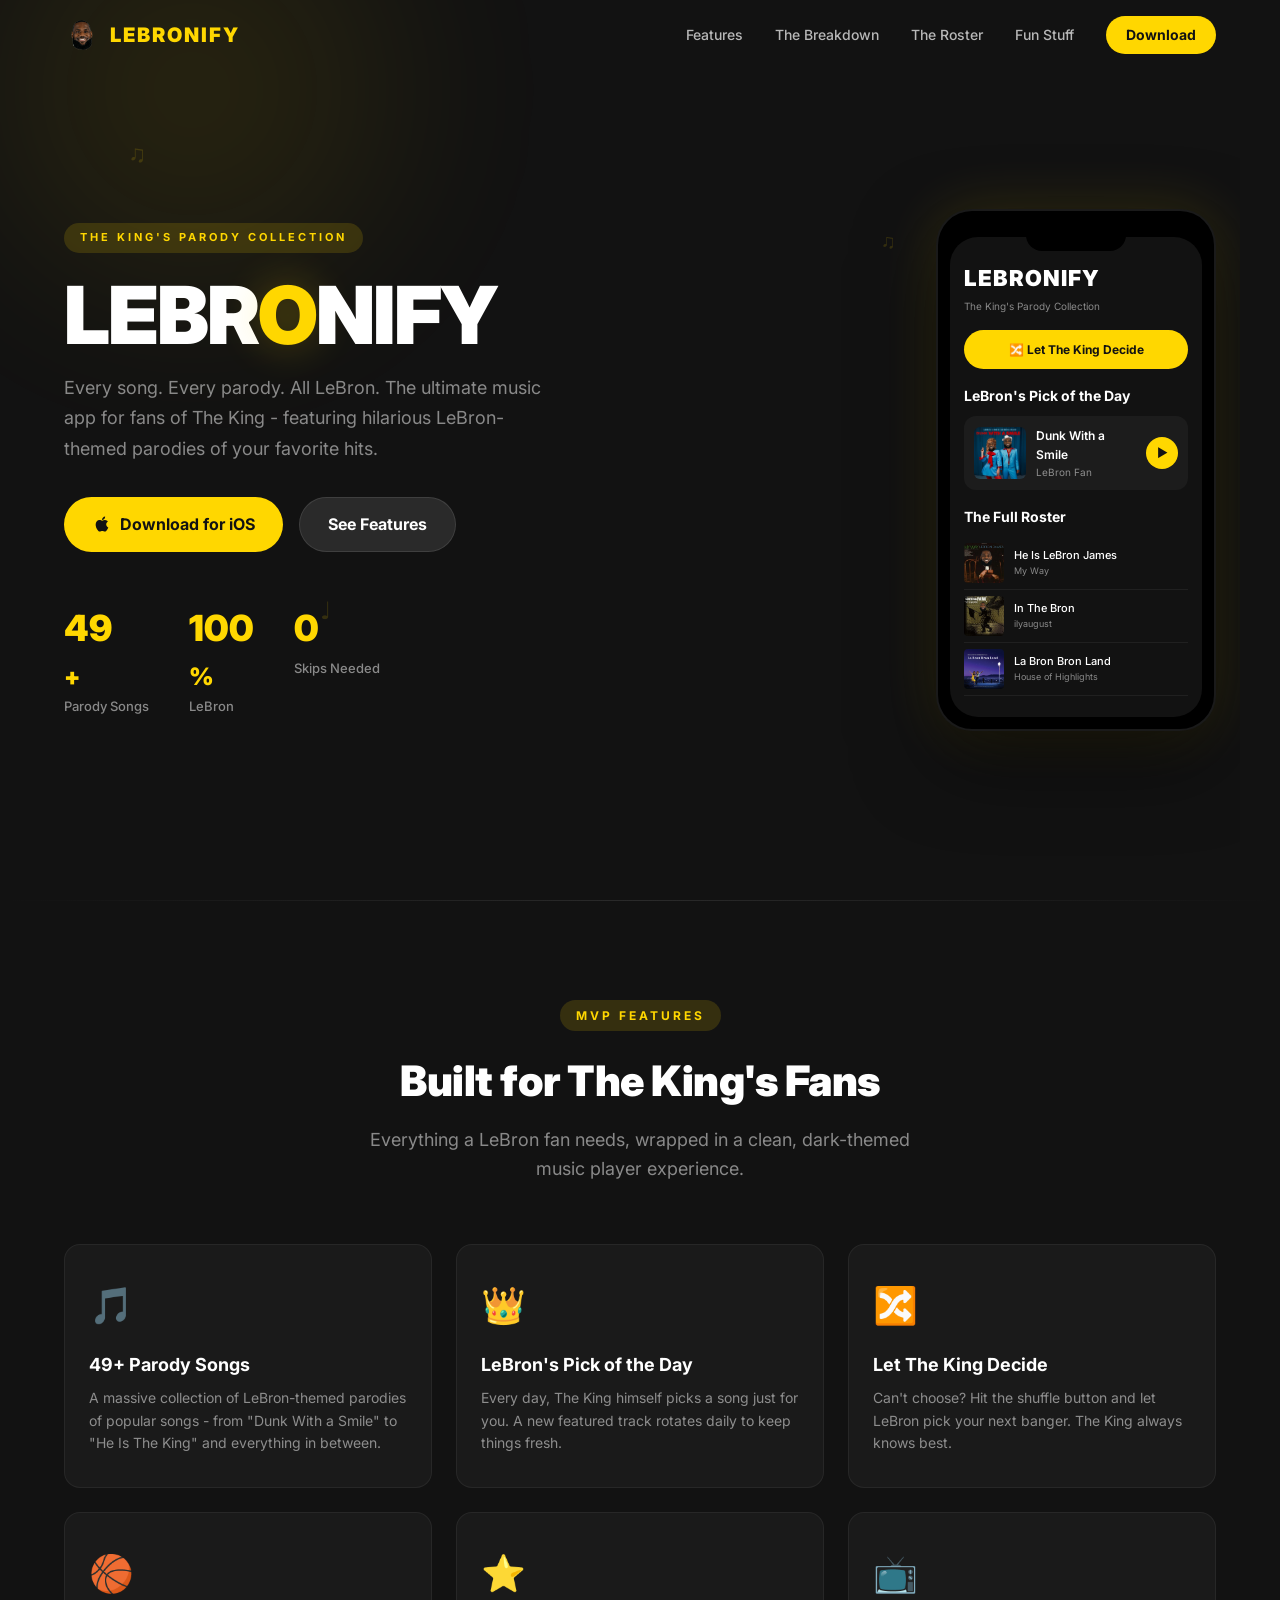
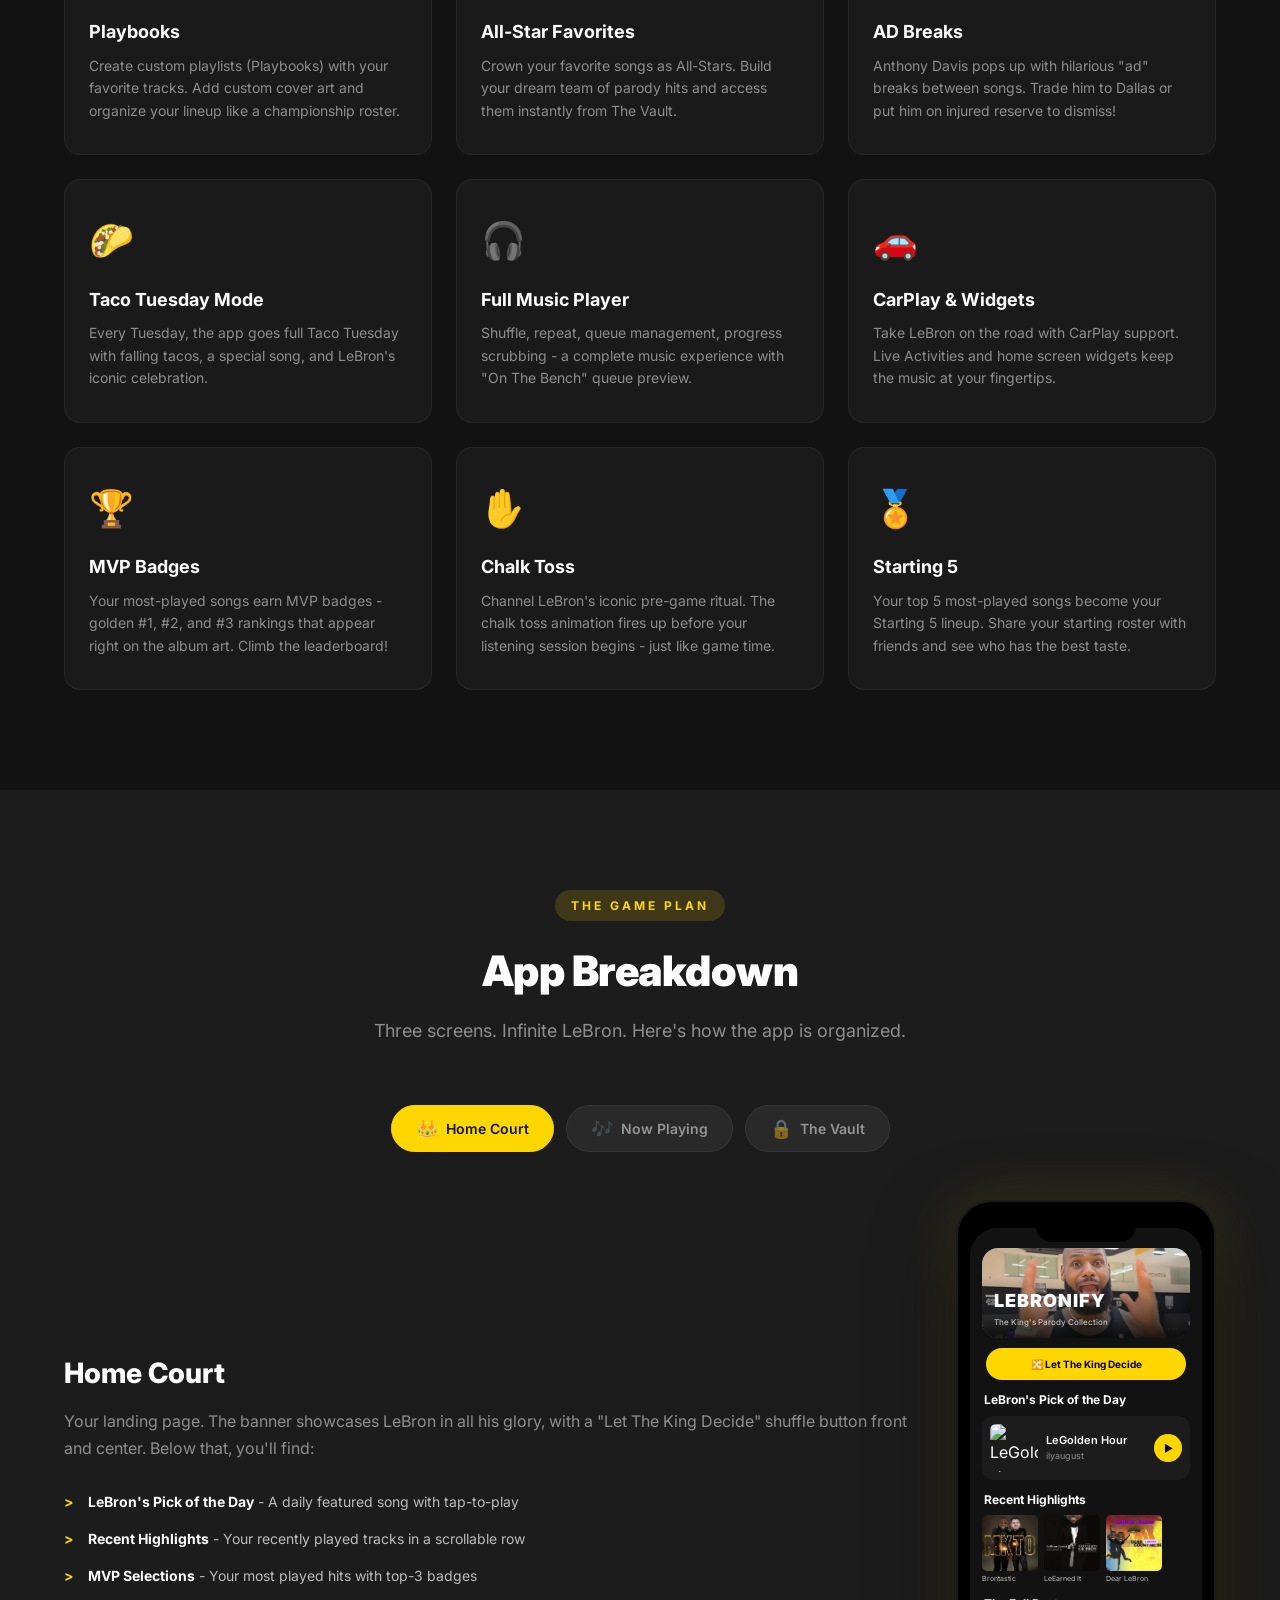
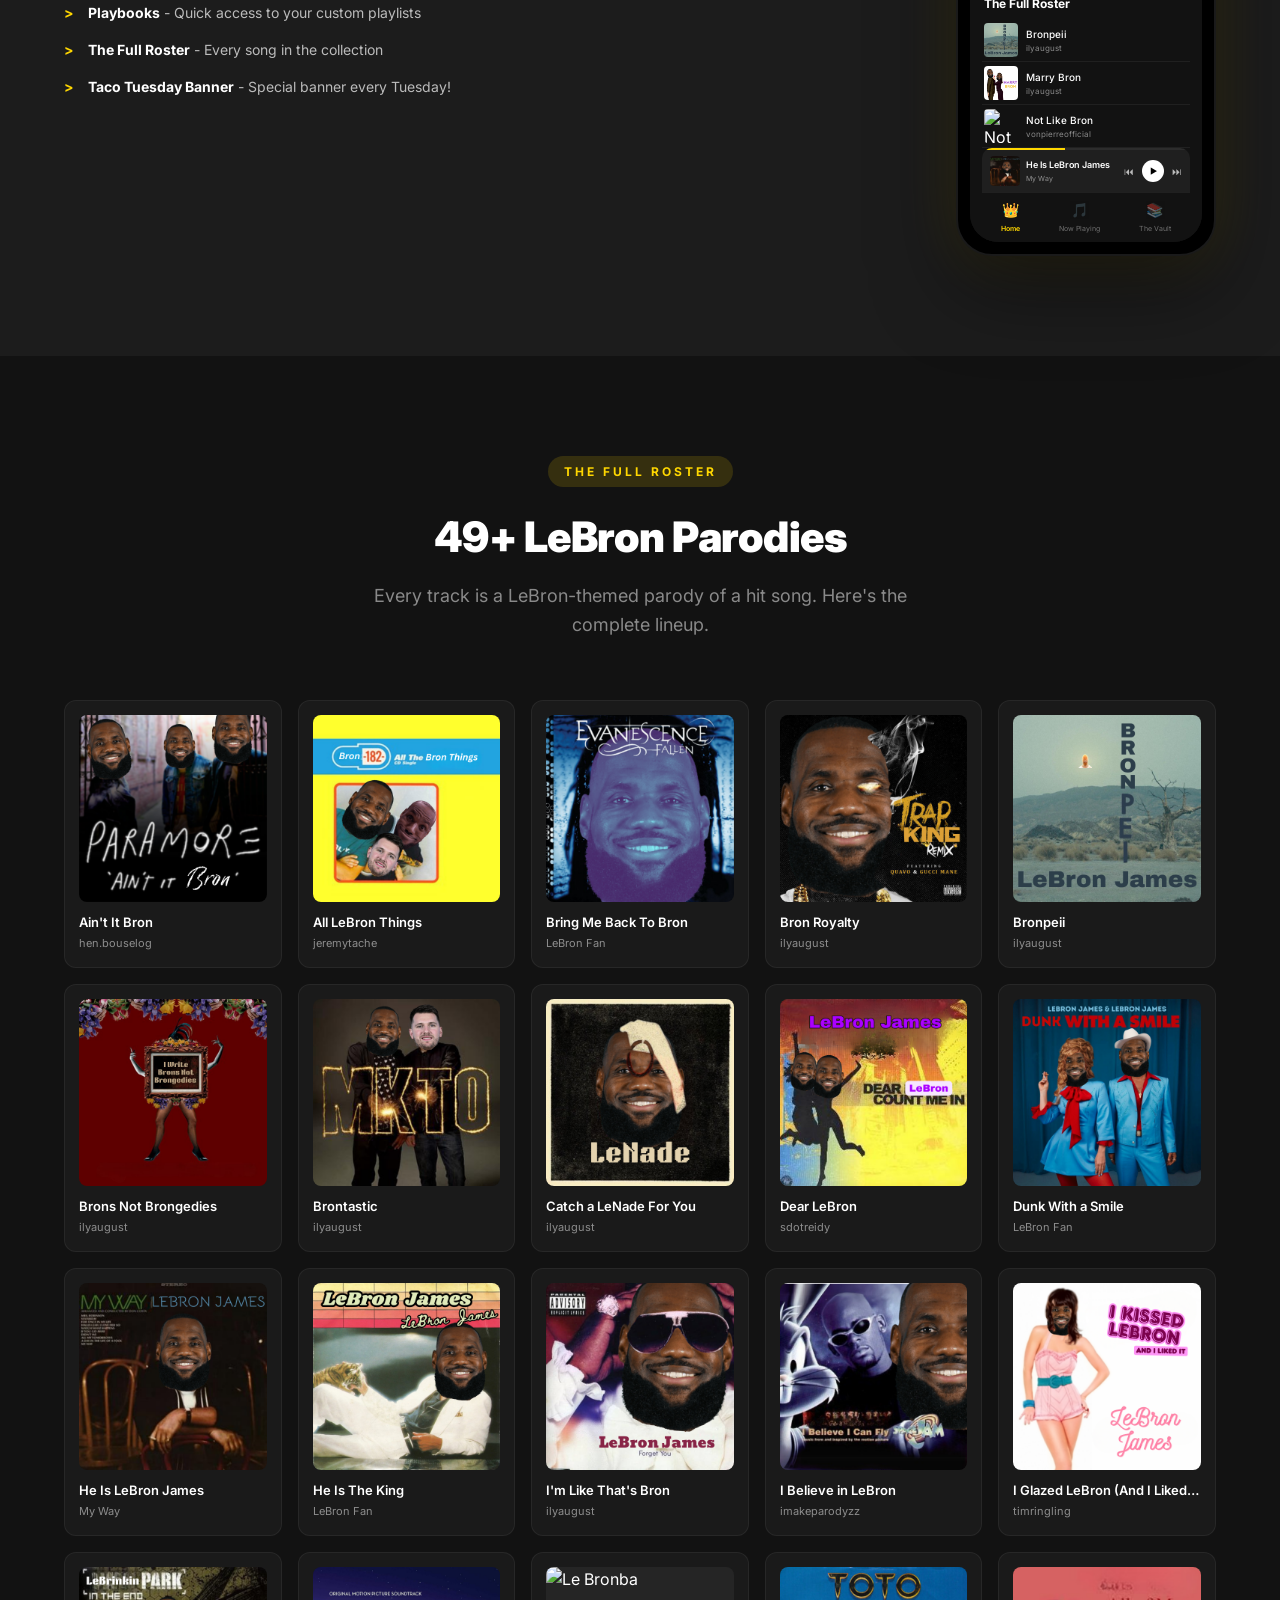
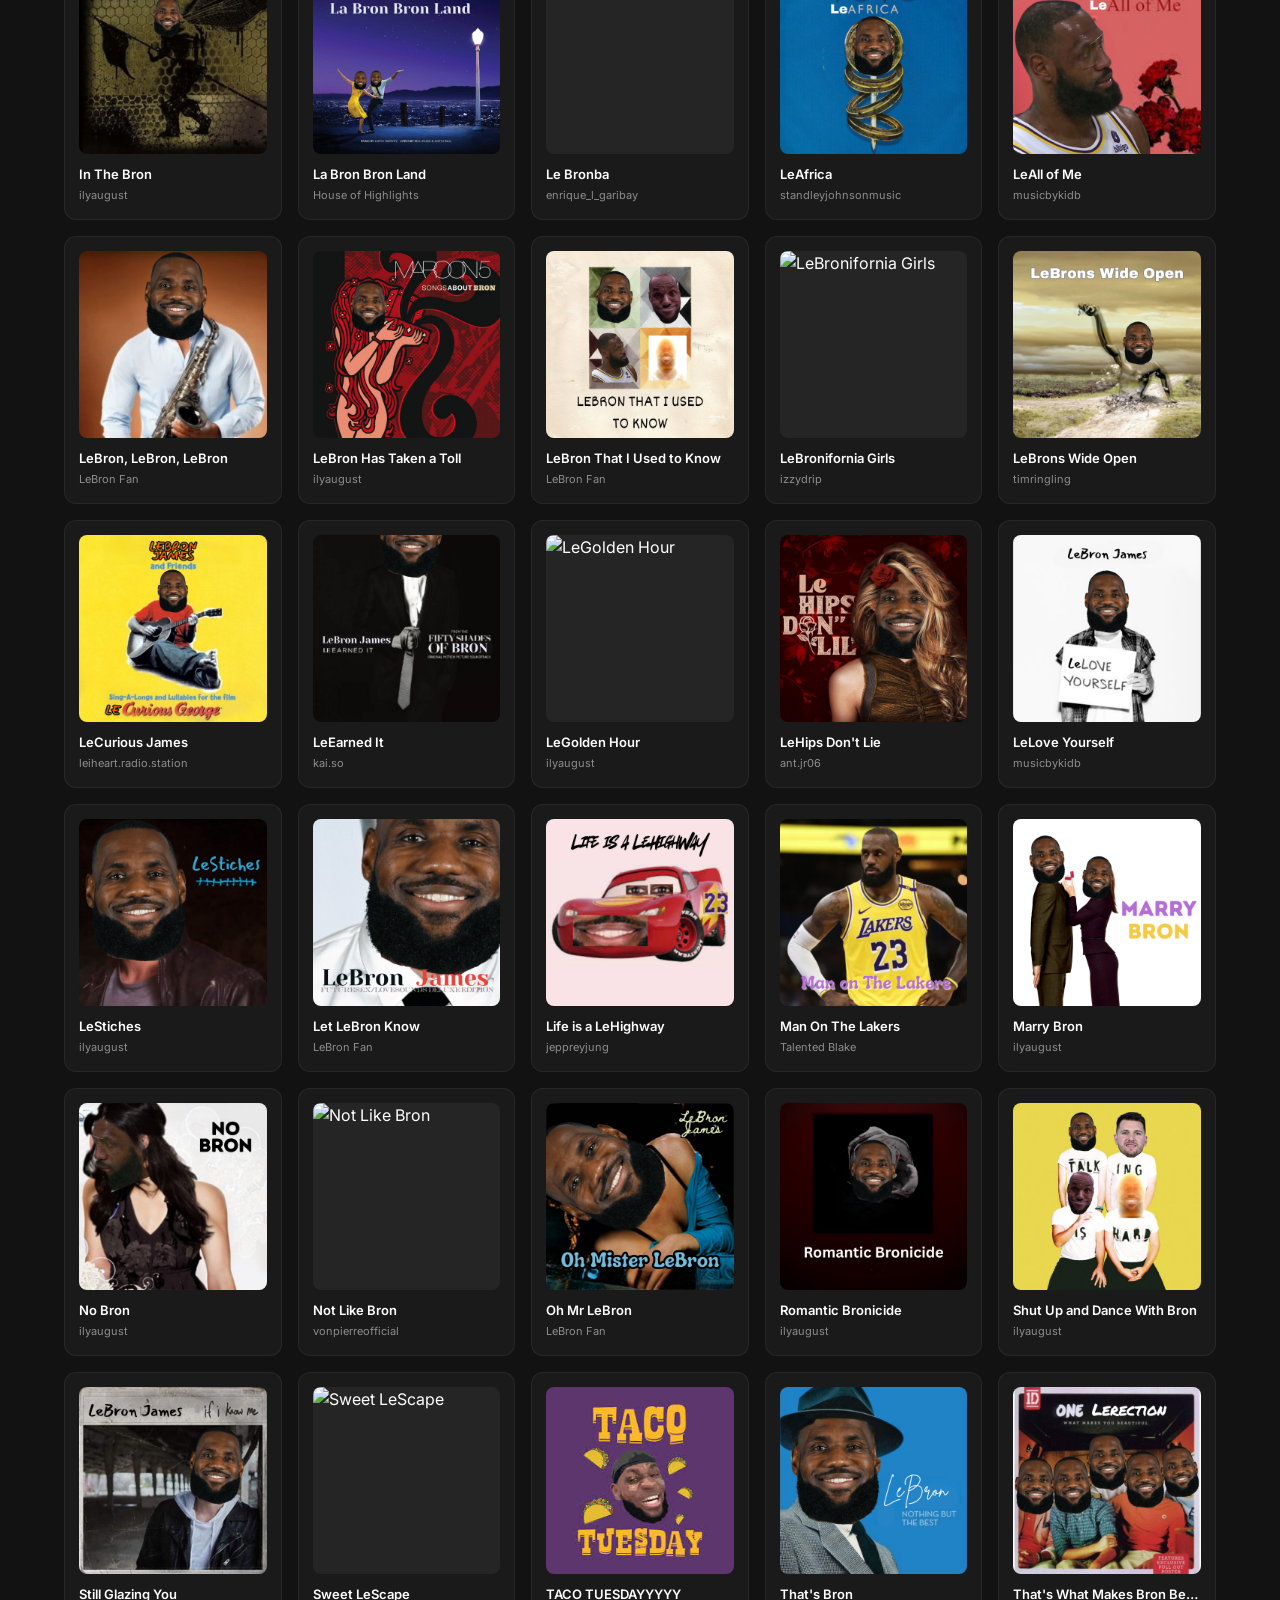
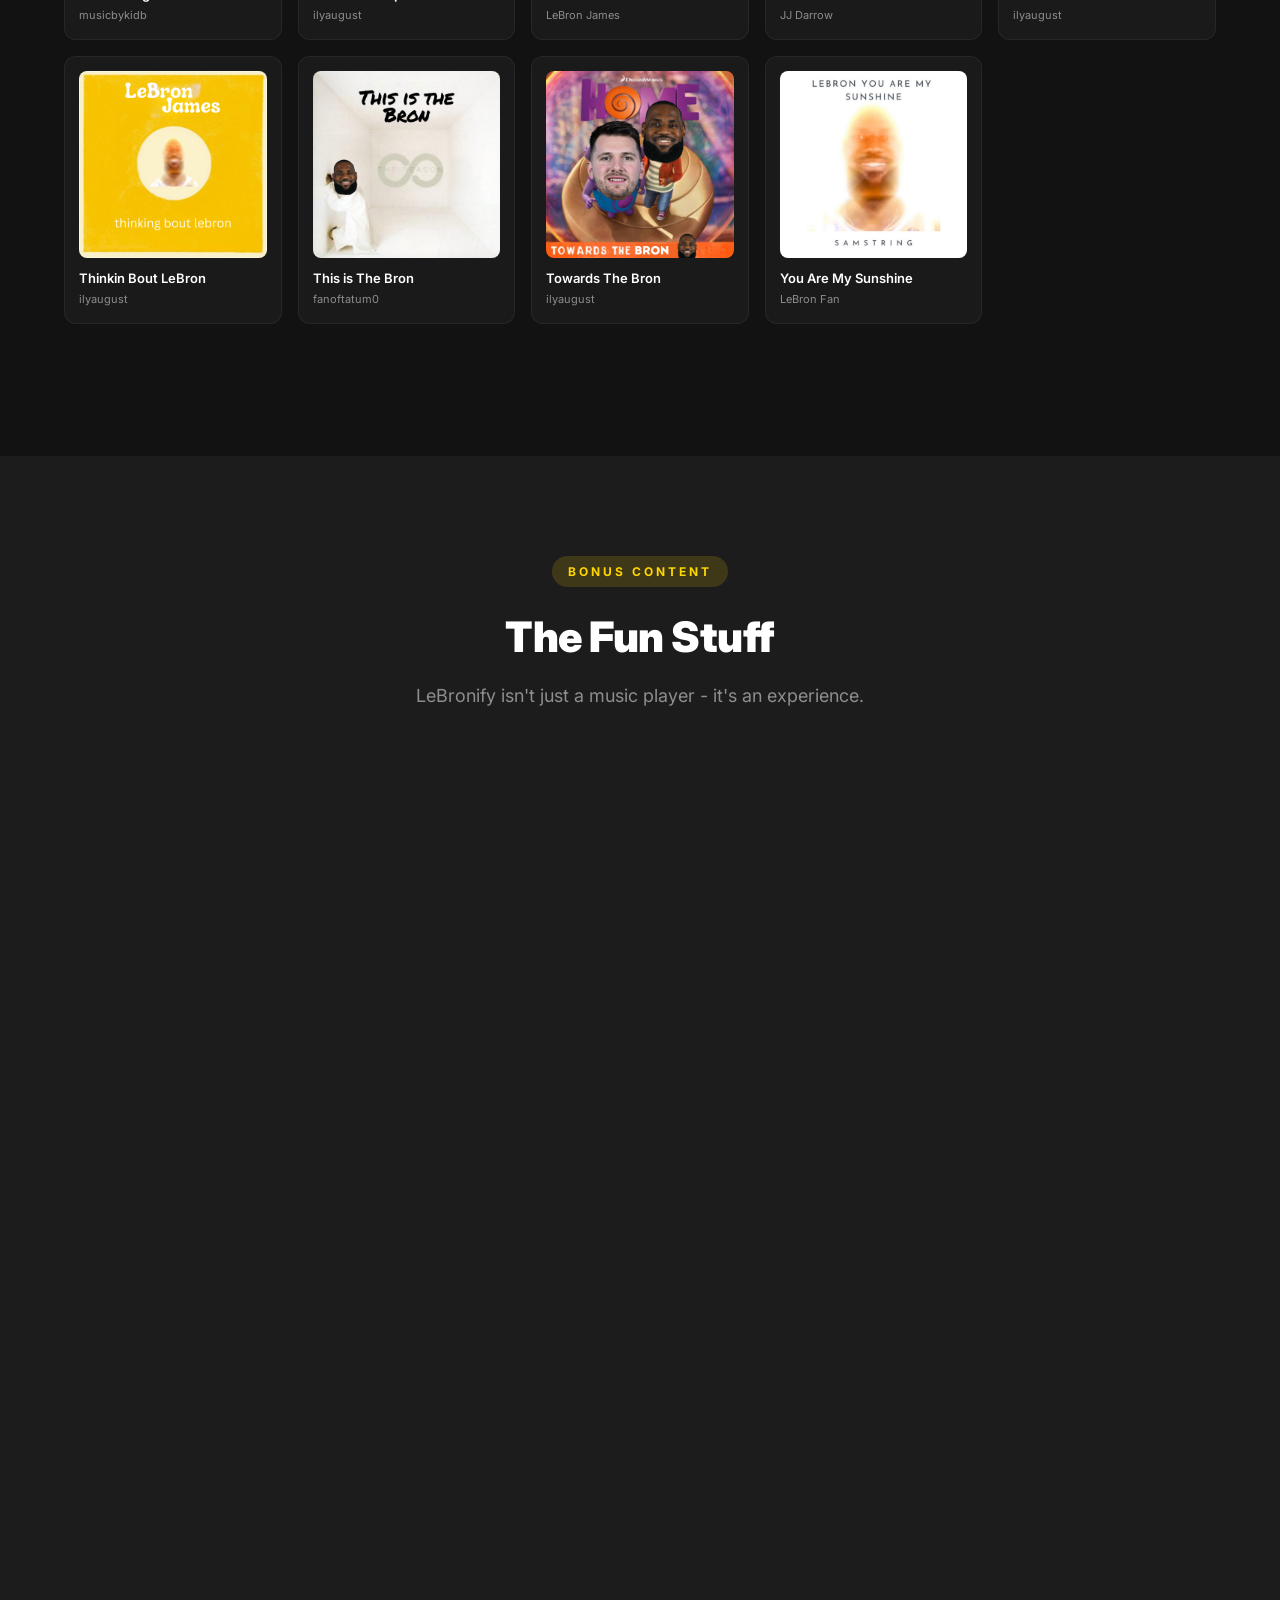
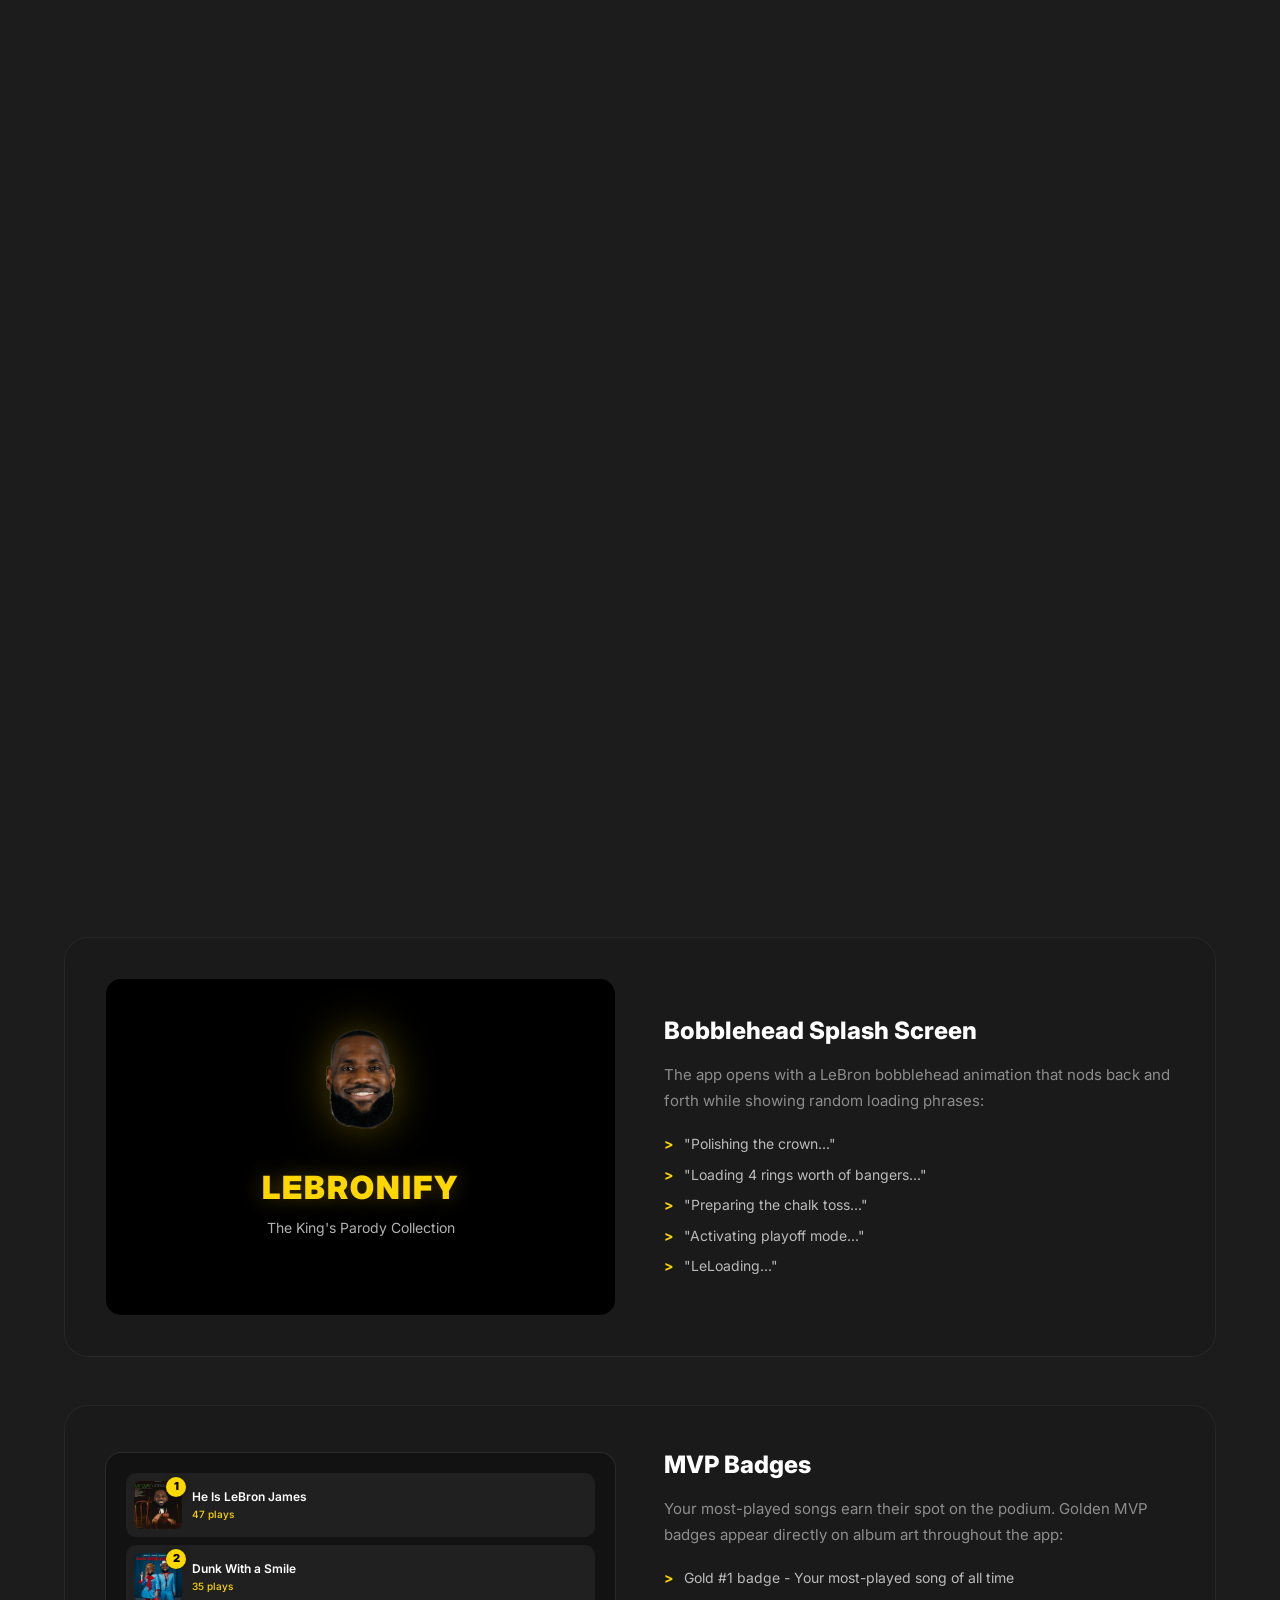
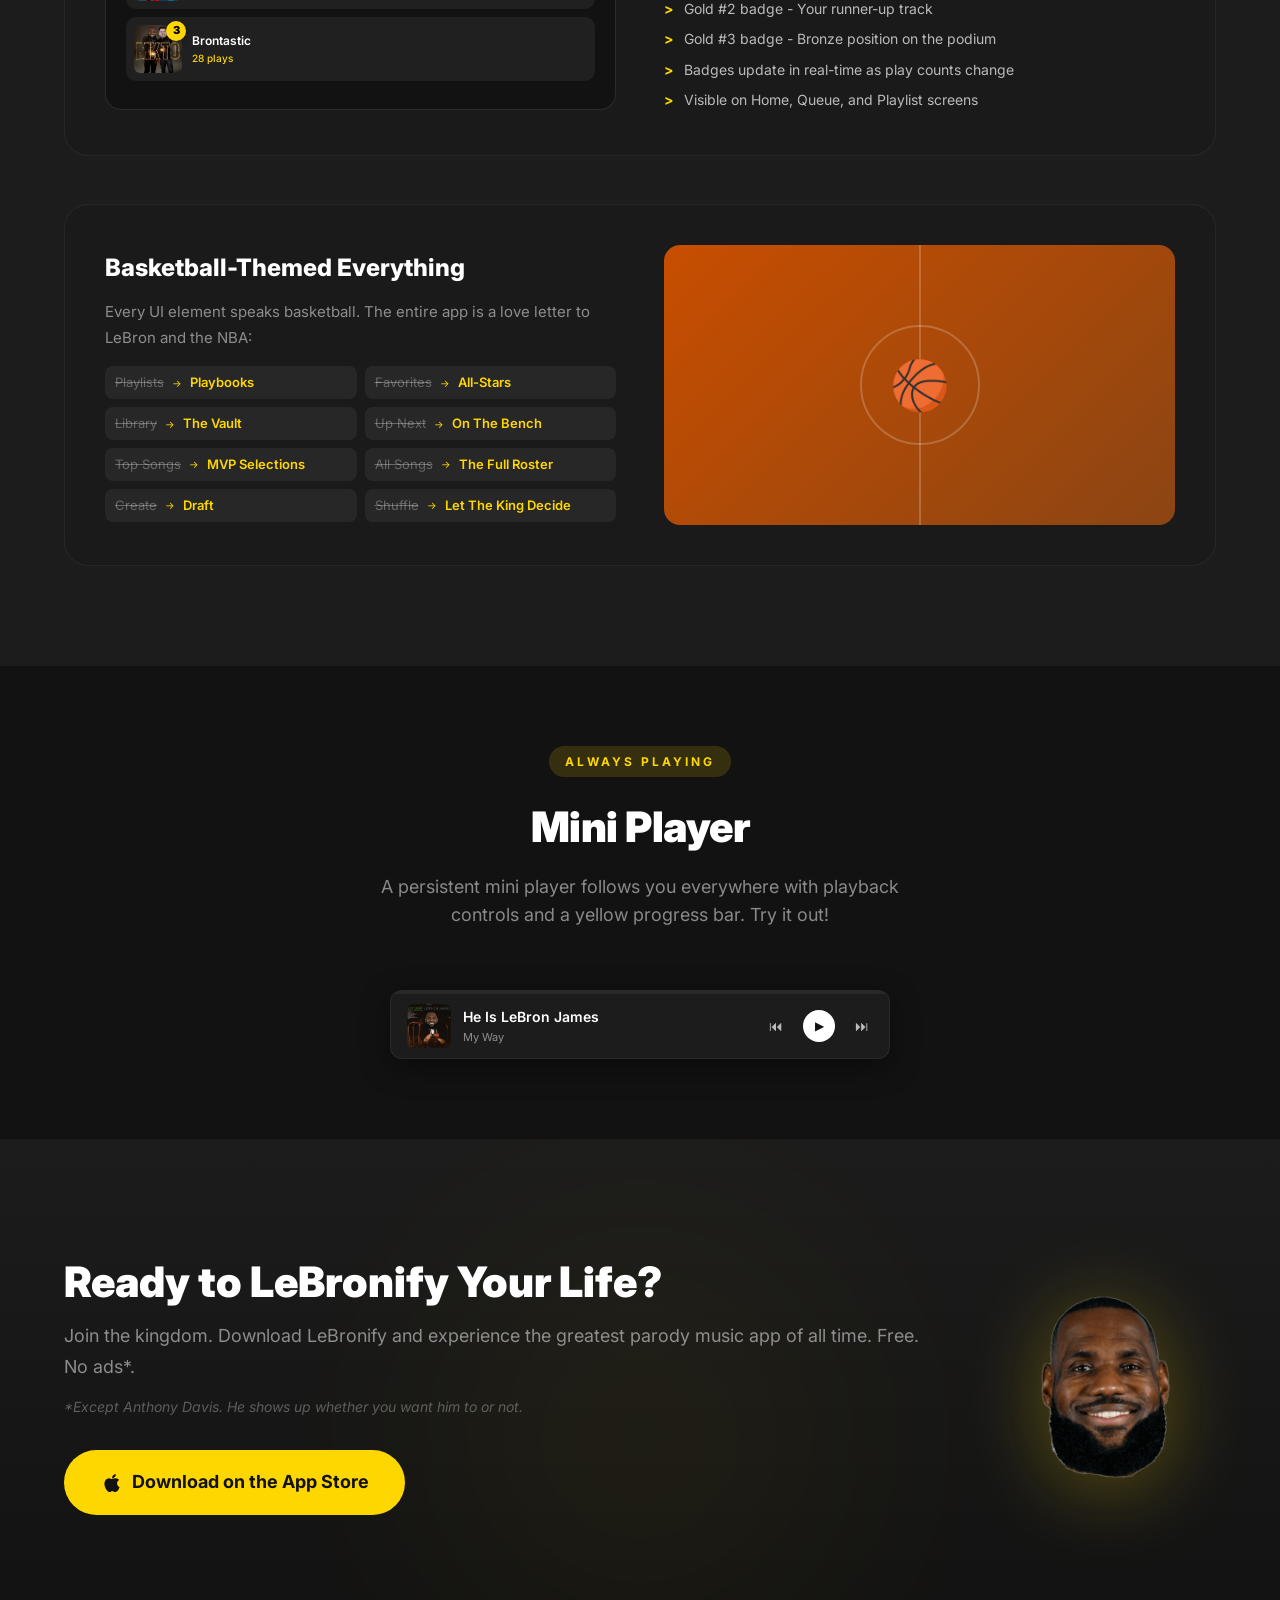
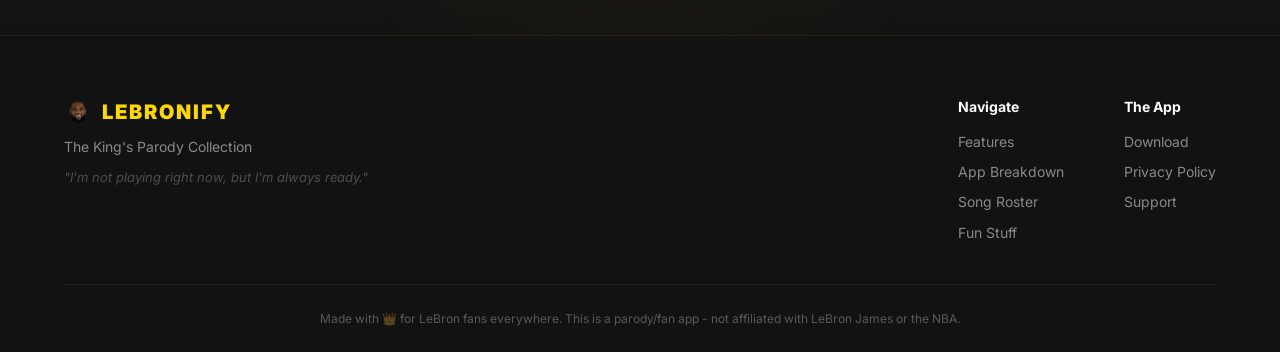
==== commit 8af409ee: "Overhaul website to match app exactly with real assets and new features - Logo/favicon: Use LeBron's" ====
--- a/website/index.html
+++ b/website/index.html
@@ -5,7 +5,7 @@
     <meta name="viewport" content="width=device-width, initial-scale=1.0">
     <title>LeBronify - The King's Parody Collection</title>
     <link rel="stylesheet" href="styles.css">
-    <link rel="icon" type="image/png" href="images/ui/app-icon.png">
+    <link rel="icon" type="image/png" href="images/ui/lebron_default.png">
     <link rel="preconnect" href="https://fonts.googleapis.com">
     <link rel="preconnect" href="https://fonts.gstatic.com" crossorigin>
     <link href="https://fonts.googleapis.com/css2?family=Inter:wght@400;500;600;700;800;900&display=swap" rel="stylesheet">
@@ -18,7 +18,7 @@
     <nav class="navbar" id="navbar">
         <div class="nav-content">
             <a href="#" class="nav-logo">
-                <img src="images/ui/app-icon.png" alt="LeBronify" class="logo-icon">
+                <img src="images/ui/lebron_default.png" alt="LeBronify" class="logo-icon">
                 <span class="logo-text">LEBRONIFY</span>
             </a>
             <div class="nav-links" id="nav-links">
@@ -185,6 +185,21 @@
                     <h3>CarPlay & Widgets</h3>
                     <p>Take LeBron on the road with CarPlay support. Live Activities and home screen widgets keep the music at your fingertips.</p>
                 </div>
+                <div class="feature-card" data-animate>
+                    <div class="feature-icon">&#x1F3C6;</div>
+                    <h3>MVP Badges</h3>
+                    <p>Your most-played songs earn MVP badges - golden #1, #2, and #3 rankings that appear right on the album art. Climb the leaderboard!</p>
+                </div>
+                <div class="feature-card" data-animate>
+                    <div class="feature-icon">&#x270B;</div>
+                    <h3>Chalk Toss</h3>
+                    <p>Channel LeBron's iconic pre-game ritual. The chalk toss animation fires up before your listening session begins - just like game time.</p>
+                </div>
+                <div class="feature-card" data-animate>
+                    <div class="feature-icon">&#x1F3C5;</div>
+                    <h3>Starting 5</h3>
+                    <p>Your top 5 most-played songs become your Starting 5 lineup. Share your starting roster with friends and see who has the best taste.</p>
+                </div>
             </div>
         </div>
     </section>
@@ -199,7 +214,7 @@
             </div>
             <div class="breakdown-tabs">
                 <button class="tab-btn active" data-tab="home">
-                    <span class="tab-icon">&#x1F3E0;</span> Home Court
+                    <span class="tab-icon">&#x1F451;</span> Home Court
                 </button>
                 <button class="tab-btn" data-tab="player">
                     <span class="tab-icon">&#x1F3B6;</span> Now Playing
@@ -209,6 +224,7 @@
                 </button>
             </div>
             <div class="breakdown-content">
+                <!-- HOME COURT TAB -->
                 <div class="breakdown-panel active" id="tab-home">
                     <div class="panel-info">
                         <h3>Home Court</h3>
@@ -226,50 +242,104 @@
                         <div class="phone-mockup small">
                             <div class="phone-notch"></div>
                             <div class="phone-screen">
-                                <div class="mock-app dark">
-                                    <div class="mock-banner">
+                                <div class="mock-app-screen home-screen">
+                                    <!-- Banner -->
+                                    <div class="app-banner">
                                         <img src="images/ui/lebron_banner.jpg" alt="LeBron Banner">
-                                    </div>
-                                    <div class="mock-shuffle-btn small">&#x1F500; Let The King Decide</div>
-                                    <div class="mock-section-title small">Recent Highlights</div>
-                                    <div class="mock-card-row">
-                                        <div class="mock-mini-card">
+                                        <div class="app-banner-overlay">
+                                            <div class="app-banner-title">LEBRONIFY</div>
+                                            <div class="app-banner-sub">The King's Parody Collection</div>
+                                        </div>
+                                    </div>
+                                    <!-- Shuffle button -->
+                                    <div class="app-shuffle-btn">&#x1F500; Let The King Decide</div>
+                                    <!-- Pick of the Day -->
+                                    <div class="app-section-label">LeBron's Pick of the Day</div>
+                                    <div class="app-potd-card">
+                                        <img src="images/albums/legolden_hour.png" alt="LeGolden Hour" class="app-potd-art">
+                                        <div class="app-potd-info">
+                                            <div class="app-potd-title">LeGolden Hour</div>
+                                            <div class="app-potd-artist">ilyaugust</div>
+                                        </div>
+                                        <div class="app-potd-play">&#x25B6;</div>
+                                    </div>
+                                    <!-- Recent Highlights -->
+                                    <div class="app-section-label">Recent Highlights</div>
+                                    <div class="app-scroll-row">
+                                        <div class="app-scroll-card">
                                             <img src="images/albums/brontastic.png" alt="Brontastic">
-                                        </div>
-                                        <div class="mock-mini-card">
-                                            <img src="images/albums/legolden_hour.png" alt="LeGolden Hour">
-                                        </div>
-                                        <div class="mock-mini-card">
+                                            <span class="app-card-name">Brontastic</span>
+                                        </div>
+                                        <div class="app-scroll-card">
                                             <img src="images/albums/leearned_it.png" alt="LeEarned It">
-                                        </div>
-                                    </div>
-                                    <div class="mock-section-title small">The Full Roster</div>
-                                    <div class="mock-list-item has-art">
-                                        <img src="images/albums/bronpeii.png" alt="Bronpeii">
-                                        <div class="mock-list-text">
-                                            <span class="mock-list-name">Bronpeii</span>
-                                            <span class="mock-list-sub">ilyaugust</span>
-                                        </div>
-                                    </div>
-                                    <div class="mock-list-item has-art">
-                                        <img src="images/albums/dear_lebron.png" alt="Dear LeBron">
-                                        <div class="mock-list-text">
-                                            <span class="mock-list-name">Dear LeBron</span>
-                                            <span class="mock-list-sub">sdotreidy</span>
-                                        </div>
-                                    </div>
-                                    <div class="mock-list-item has-art">
-                                        <img src="images/albums/marry_bron.png" alt="Marry Bron">
-                                        <div class="mock-list-text">
-                                            <span class="mock-list-name">Marry Bron</span>
-                                            <span class="mock-list-sub">ilyaugust</span>
-                                        </div>
-                                    </div>
-                                </div>
-                            </div>
-                        </div>
-                    </div>
-                </div>
+                                            <span class="app-card-name">LeEarned It</span>
+                                        </div>
+                                        <div class="app-scroll-card">
+                                            <img src="images/albums/dear_lebron.png" alt="Dear LeBron">
+                                            <span class="app-card-name">Dear LeBron</span>
+                                        </div>
+                                    </div>
+                                    <!-- Full Roster -->
+                                    <div class="app-section-label">The Full Roster</div>
+                                    <div class="app-song-row">
+                                        <img src="images/albums/bronpeii.png" alt="Bronpeii" class="app-row-art">
+                                        <div class="app-row-text">
+                                            <div class="app-row-name">Bronpeii</div>
+                                            <div class="app-row-artist">ilyaugust</div>
+                                        </div>
+                                    </div>
+                                    <div class="app-song-row">
+                                        <img src="images/albums/marry_bron.png" alt="Marry Bron" class="app-row-art">
+                                        <div class="app-row-text">
+                                            <div class="app-row-name">Marry Bron</div>
+                                            <div class="app-row-artist">ilyaugust</div>
+                                        </div>
+                                    </div>
+                                    <div class="app-song-row">
+                                        <img src="images/albums/not_like_bron.png" alt="Not Like Bron" class="app-row-art">
+                                        <div class="app-row-text">
+                                            <div class="app-row-name">Not Like Bron</div>
+                                            <div class="app-row-artist">vonpierreofficial</div>
+                                        </div>
+                                    </div>
+                                    <!-- Mini player -->
+                                    <div class="app-mini-player">
+                                        <div class="app-mini-progress"></div>
+                                        <div class="app-mini-content">
+                                            <img src="images/albums/he_is_lebron_james.png" alt="" class="app-mini-art">
+                                            <div class="app-mini-info">
+                                                <div class="app-mini-title">He Is LeBron James</div>
+                                                <div class="app-mini-artist">My Way</div>
+                                            </div>
+                                            <div class="app-mini-controls">
+                                                <span>&#x23EE;</span>
+                                                <span class="app-mini-play">&#x25B6;</span>
+                                                <span>&#x23ED;</span>
+                                            </div>
+                                        </div>
+                                    </div>
+                                    <!-- Tab bar -->
+                                    <div class="app-tab-bar">
+                                        <div class="app-tab active">
+                                            <span class="app-tab-icon">&#x1F451;</span>
+                                            <span class="app-tab-label">Home</span>
+                                        </div>
+                                        <div class="app-tab">
+                                            <span class="app-tab-icon">&#x1F3B5;</span>
+                                            <span class="app-tab-label">Now Playing</span>
+                                        </div>
+                                        <div class="app-tab">
+                                            <span class="app-tab-icon">&#x1F4DA;</span>
+                                            <span class="app-tab-label">The Vault</span>
+                                        </div>
+                                    </div>
+                                </div>
+                            </div>
+                        </div>
+                    </div>
+                </div>
+
+                <!-- NOW PLAYING TAB -->
                 <div class="breakdown-panel" id="tab-player">
                     <div class="panel-info">
                         <h3>Now Playing</h3>
@@ -287,33 +357,77 @@
                         <div class="phone-mockup small">
                             <div class="phone-notch"></div>
                             <div class="phone-screen">
-                                <div class="mock-app dark player">
-                                    <div class="mock-album-large">
-                                        <img src="images/albums/dunk_with_a_smile.png" alt="Dunk With a Smile">
-                                    </div>
-                                    <div class="mock-song-name">Dunk With a Smile</div>
-                                    <div class="mock-song-artist-name">LeBron Fan</div>
-                                    <div class="mock-progress">
-                                        <div class="mock-progress-fill"></div>
-                                    </div>
-                                    <div class="mock-controls">
-                                        <span>&#x1F500;</span>
-                                        <span>&#x23EE;</span>
-                                        <span class="mock-play-circle">&#x25B6;</span>
-                                        <span>&#x23ED;</span>
-                                        <span>&#x1F501;</span>
-                                    </div>
-                                    <div class="mock-action-row">
-                                        <span>&#x2B50;</span>
-                                        <span>&#x1F4CB;</span>
-                                        <span>&#x2795;</span>
-                                        <span>&#x2728;</span>
-                                    </div>
-                                </div>
-                            </div>
-                        </div>
-                    </div>
-                </div>
+                                <div class="mock-app-screen player-screen">
+                                    <!-- Album art -->
+                                    <div class="app-player-art-wrap">
+                                        <img src="images/albums/dunk_with_a_smile.png" alt="Dunk With a Smile" class="app-player-art">
+                                    </div>
+                                    <!-- Song info -->
+                                    <div class="app-player-title">Dunk With a Smile</div>
+                                    <div class="app-player-artist">LeBron Fan</div>
+                                    <!-- Progress bar -->
+                                    <div class="app-player-progress-wrap">
+                                        <div class="app-player-progress">
+                                            <div class="app-player-progress-fill"></div>
+                                            <div class="app-player-thumb"></div>
+                                        </div>
+                                        <div class="app-player-times">
+                                            <span>1:23</span>
+                                            <span>3:45</span>
+                                        </div>
+                                    </div>
+                                    <!-- Controls -->
+                                    <div class="app-player-controls">
+                                        <span class="app-ctrl-dim">&#x1F500;</span>
+                                        <span class="app-ctrl">&#x23EE;</span>
+                                        <span class="app-ctrl-play">&#x25B6;</span>
+                                        <span class="app-ctrl">&#x23ED;</span>
+                                        <span class="app-ctrl-dim">&#x1F501;</span>
+                                    </div>
+                                    <!-- Action row -->
+                                    <div class="app-player-actions">
+                                        <div class="app-action">
+                                            <span>&#x2B50;</span>
+                                            <span class="app-action-label">All-Star</span>
+                                        </div>
+                                        <div class="app-action">
+                                            <span>&#x1F4CB;</span>
+                                            <span class="app-action-label">Queue</span>
+                                        </div>
+                                        <div class="app-action">
+                                            <span>&#x2795;</span>
+                                            <span class="app-action-label">Playbook</span>
+                                        </div>
+                                        <div class="app-action">
+                                            <span>&#x2728;</span>
+                                            <span class="app-action-label">Mix</span>
+                                        </div>
+                                    </div>
+                                    <!-- On The Bench -->
+                                    <div class="app-bench">
+                                        <div class="app-bench-header">On The Bench</div>
+                                        <div class="app-bench-song">
+                                            <img src="images/albums/brontastic.png" alt="" class="app-bench-art">
+                                            <div class="app-bench-info">
+                                                <div class="app-bench-name">Brontastic</div>
+                                                <div class="app-bench-artist">ilyaugust</div>
+                                            </div>
+                                        </div>
+                                        <div class="app-bench-song">
+                                            <img src="images/albums/legolden_hour.png" alt="" class="app-bench-art">
+                                            <div class="app-bench-info">
+                                                <div class="app-bench-name">LeGolden Hour</div>
+                                                <div class="app-bench-artist">ilyaugust</div>
+                                            </div>
+                                        </div>
+                                    </div>
+                                </div>
+                            </div>
+                        </div>
+                    </div>
+                </div>
+
+                <!-- THE VAULT TAB -->
                 <div class="breakdown-panel" id="tab-vault">
                     <div class="panel-info">
                         <h3>The Vault</h3>
@@ -331,37 +445,63 @@
                         <div class="phone-mockup small">
                             <div class="phone-notch"></div>
                             <div class="phone-screen">
-                                <div class="mock-app dark vault">
-                                    <div class="mock-vault-header">The Vault</div>
-                                    <div class="mock-tabs">
-                                        <span class="mock-tab active">Playbooks</span>
-                                        <span class="mock-tab">All-Stars</span>
-                                    </div>
-                                    <div class="mock-playlist-row">
-                                        <div class="mock-pl-art">
-                                            <img src="images/ui/lebron_recent.png" alt="Recently Played">
-                                        </div>
-                                        <div class="mock-pl-info">
-                                            <div class="mock-pl-name">Recently Played</div>
-                                            <div class="mock-pl-count">12 songs</div>
-                                        </div>
-                                    </div>
-                                    <div class="mock-playlist-row">
-                                        <div class="mock-pl-art">
-                                            <img src="images/ui/lebron_top.png" alt="Top Hits">
-                                        </div>
-                                        <div class="mock-pl-info">
-                                            <div class="mock-pl-name">MVP Selections</div>
-                                            <div class="mock-pl-count">8 songs</div>
-                                        </div>
-                                    </div>
-                                    <div class="mock-playlist-row">
-                                        <div class="mock-pl-art">
-                                            <img src="images/ui/lebron_favorites.png" alt="Favorites">
-                                        </div>
-                                        <div class="mock-pl-info">
-                                            <div class="mock-pl-name">All-Stars</div>
-                                            <div class="mock-pl-count">15 songs</div>
+                                <div class="mock-app-screen vault-screen">
+                                    <div class="app-vault-title">The Vault</div>
+                                    <!-- Tabs -->
+                                    <div class="app-vault-tabs">
+                                        <div class="app-vault-tab active">
+                                            <span>Playbooks</span>
+                                            <div class="app-vault-tab-line"></div>
+                                        </div>
+                                        <div class="app-vault-tab">
+                                            <span>All-Stars</span>
+                                        </div>
+                                    </div>
+                                    <!-- System playlists label -->
+                                    <div class="app-vault-section-label">System Playlists</div>
+                                    <!-- Playlist rows -->
+                                    <div class="app-vault-row">
+                                        <img src="images/ui/lebron_recent.png" alt="" class="app-vault-art">
+                                        <div class="app-vault-info">
+                                            <div class="app-vault-name">Recently Played</div>
+                                            <div class="app-vault-desc">Your recent hits</div>
+                                            <div class="app-vault-count">12 songs</div>
+                                        </div>
+                                        <span class="app-vault-chevron">&#x203A;</span>
+                                    </div>
+                                    <div class="app-vault-row">
+                                        <img src="images/ui/lebron_top.png" alt="" class="app-vault-art">
+                                        <div class="app-vault-info">
+                                            <div class="app-vault-name">MVP Selections</div>
+                                            <div class="app-vault-desc">Most played tracks</div>
+                                            <div class="app-vault-count">8 songs</div>
+                                        </div>
+                                        <span class="app-vault-chevron">&#x203A;</span>
+                                    </div>
+                                    <div class="app-vault-row">
+                                        <img src="images/ui/lebron_favorites.png" alt="" class="app-vault-art">
+                                        <div class="app-vault-info">
+                                            <div class="app-vault-name">All-Stars</div>
+                                            <div class="app-vault-desc">Your favorites</div>
+                                            <div class="app-vault-count">15 songs</div>
+                                        </div>
+                                        <span class="app-vault-chevron">&#x203A;</span>
+                                    </div>
+                                    <!-- Draft button -->
+                                    <div class="app-vault-draft-btn">+ Draft a Playbook</div>
+                                    <!-- Tab bar -->
+                                    <div class="app-tab-bar">
+                                        <div class="app-tab">
+                                            <span class="app-tab-icon">&#x1F451;</span>
+                                            <span class="app-tab-label">Home</span>
+                                        </div>
+                                        <div class="app-tab">
+                                            <span class="app-tab-icon">&#x1F3B5;</span>
+                                            <span class="app-tab-label">Now Playing</span>
+                                        </div>
+                                        <div class="app-tab active">
+                                            <span class="app-tab-icon">&#x1F4DA;</span>
+                                            <span class="app-tab-label">The Vault</span>
                                         </div>
                                     </div>
                                 </div>
@@ -379,12 +519,11 @@
             <div class="section-header">
                 <span class="section-tag">THE FULL ROSTER</span>
                 <h2>49+ LeBron Parodies</h2>
-                <p>Every track is a LeBron-themed parody of a hit song. Here's a taste of the lineup.</p>
+                <p>Every track is a LeBron-themed parody of a hit song. Here's the complete lineup.</p>
             </div>
             <div class="song-grid" id="song-grid">
-                <!-- Songs populated by JS -->
-            </div>
-            <p class="songs-footer">...and many more bangers in the app!</p>
+                <!-- Songs populated by JS - ALL songs shown -->
+            </div>
         </div>
     </section>
 
@@ -454,6 +593,90 @@
                     </div>
                 </div>
 
+                <!-- Chalk Toss -->
+                <div class="fun-card chalk-card" data-animate>
+                    <div class="fun-card-visual">
+                        <div class="chalk-toss-demo">
+                            <div class="chalk-lebron">
+                                <img src="images/ui/lebron_default.png" alt="LeBron Chalk Toss" class="chalk-lebron-img">
+                            </div>
+                            <div class="chalk-particles" id="chalk-particles">
+                                <span class="chalk-dot"></span>
+                                <span class="chalk-dot"></span>
+                                <span class="chalk-dot"></span>
+                                <span class="chalk-dot"></span>
+                                <span class="chalk-dot"></span>
+                                <span class="chalk-dot"></span>
+                                <span class="chalk-dot"></span>
+                                <span class="chalk-dot"></span>
+                                <span class="chalk-dot"></span>
+                                <span class="chalk-dot"></span>
+                                <span class="chalk-dot"></span>
+                                <span class="chalk-dot"></span>
+                            </div>
+                            <div class="chalk-text">GAME TIME</div>
+                        </div>
+                    </div>
+                    <div class="fun-card-info">
+                        <h3>The Chalk Toss</h3>
+                        <p>Channel LeBron's most iconic pre-game ritual. Before every listening session, the chalk toss animation fires up - because every playlist deserves a proper entrance:</p>
+                        <ul class="fun-list">
+                            <li>Animated chalk powder explosion on launch</li>
+                            <li>Referenced in the splash screen loading phrases</li>
+                            <li>LeBron's signature "Preparing the chalk toss..." message</li>
+                            <li>Sets the tone: it's game time for your ears</li>
+                        </ul>
+                    </div>
+                </div>
+
+                <!-- Starting 5 -->
+                <div class="fun-card starting5-card" data-animate>
+                    <div class="fun-card-info">
+                        <h3>Your Starting 5</h3>
+                        <p>Just like a basketball lineup, your top 5 most-played songs form your Starting 5. Share your lineup card with friends and compare rosters:</p>
+                        <ul class="fun-list">
+                            <li>Top 5 songs ranked by play count</li>
+                            <li>Beautiful lineup card with album art</li>
+                            <li>Share to social media or messages</li>
+                            <li>Updates dynamically as you listen more</li>
+                            <li>Who has the best Starting 5?</li>
+                        </ul>
+                    </div>
+                    <div class="fun-card-visual">
+                        <div class="starting5-demo">
+                            <div class="s5-header">YOUR STARTING 5</div>
+                            <div class="s5-lineup">
+                                <div class="s5-slot">
+                                    <div class="s5-rank">PG</div>
+                                    <img src="images/albums/dunk_with_a_smile.png" alt="" class="s5-art">
+                                    <div class="s5-name">Dunk With a Smile</div>
+                                </div>
+                                <div class="s5-slot">
+                                    <div class="s5-rank">SG</div>
+                                    <img src="images/albums/he_is_lebron_james.png" alt="" class="s5-art">
+                                    <div class="s5-name">He Is LeBron James</div>
+                                </div>
+                                <div class="s5-slot">
+                                    <div class="s5-rank">SF</div>
+                                    <img src="images/albums/brontastic.png" alt="" class="s5-art">
+                                    <div class="s5-name">Brontastic</div>
+                                </div>
+                                <div class="s5-slot">
+                                    <div class="s5-rank">PF</div>
+                                    <img src="images/albums/legolden_hour.png" alt="" class="s5-art">
+                                    <div class="s5-name">LeGolden Hour</div>
+                                </div>
+                                <div class="s5-slot">
+                                    <div class="s5-rank">C</div>
+                                    <img src="images/albums/leearned_it.png" alt="" class="s5-art">
+                                    <div class="s5-name">LeEarned It</div>
+                                </div>
+                            </div>
+                            <div class="s5-share">&#x1F4E4; Share Lineup</div>
+                        </div>
+                    </div>
+                </div>
+
                 <!-- Splash Screen -->
                 <div class="fun-card splash-card" data-animate>
                     <div class="fun-card-visual">
@@ -479,6 +702,55 @@
                     </div>
                 </div>
 
+                <!-- MVP Badges -->
+                <div class="fun-card badges-card" data-animate>
+                    <div class="fun-card-info">
+                        <h3>MVP Badges</h3>
+                        <p>Your most-played songs earn their spot on the podium. Golden MVP badges appear directly on album art throughout the app:</p>
+                        <ul class="fun-list">
+                            <li>Gold #1 badge - Your most-played song of all time</li>
+                            <li>Gold #2 badge - Your runner-up track</li>
+                            <li>Gold #3 badge - Bronze position on the podium</li>
+                            <li>Badges update in real-time as play counts change</li>
+                            <li>Visible on Home, Queue, and Playlist screens</li>
+                        </ul>
+                    </div>
+                    <div class="fun-card-visual">
+                        <div class="badges-demo">
+                            <div class="badge-song">
+                                <div class="badge-art-wrap">
+                                    <img src="images/albums/he_is_lebron_james.png" alt="" class="badge-art">
+                                    <div class="mvp-badge gold">1</div>
+                                </div>
+                                <div class="badge-info">
+                                    <div class="badge-name">He Is LeBron James</div>
+                                    <div class="badge-plays">47 plays</div>
+                                </div>
+                            </div>
+                            <div class="badge-song">
+                                <div class="badge-art-wrap">
+                                    <img src="images/albums/dunk_with_a_smile.png" alt="" class="badge-art">
+                                    <div class="mvp-badge gold">2</div>
+                                </div>
+                                <div class="badge-info">
+                                    <div class="badge-name">Dunk With a Smile</div>
+                                    <div class="badge-plays">35 plays</div>
+                                </div>
+                            </div>
+                            <div class="badge-song">
+                                <div class="badge-art-wrap">
+                                    <img src="images/albums/brontastic.png" alt="" class="badge-art">
+                                    <div class="mvp-badge gold">3</div>
+                                </div>
+                                <div class="badge-info">
+                                    <div class="badge-name">Brontastic</div>
+                                    <div class="badge-plays">28 plays</div>
+                                </div>
+                            </div>
+                        </div>
+                    </div>
+                </div>
+
                 <!-- Basketball Language -->
                 <div class="fun-card language-card" data-animate>
                     <div class="fun-card-info">
@@ -545,7 +817,7 @@
             <div class="section-header">
                 <span class="section-tag">ALWAYS PLAYING</span>
                 <h2>Mini Player</h2>
-                <p>A persistent mini player follows you everywhere with playback controls and a yellow progress bar.</p>
+                <p>A persistent mini player follows you everywhere with playback controls and a yellow progress bar. Try it out!</p>
             </div>
             <div class="mini-player-demo">
                 <div class="mini-demo-bar">
@@ -553,17 +825,17 @@
                         <div class="mini-progress-fill" id="mini-progress-fill"></div>
                     </div>
                     <div class="mini-content">
-                        <div class="mini-art">
-                            <img src="images/albums/he_is_lebron_james.png" alt="He Is LeBron James">
+                        <div class="mini-art" id="mini-art">
+                            <img src="images/albums/he_is_lebron_james.png" alt="He Is LeBron James" id="mini-art-img">
                         </div>
                         <div class="mini-info">
-                            <div class="mini-title">He Is LeBron James</div>
-                            <div class="mini-artist">My Way</div>
+                            <div class="mini-title" id="mini-song-title">He Is LeBron James</div>
+                            <div class="mini-artist" id="mini-song-artist">My Way</div>
                         </div>
                         <div class="mini-controls">
-                            <button class="mini-ctrl">&#x23EE;</button>
+                            <button class="mini-ctrl" id="mini-prev-btn">&#x23EE;</button>
                             <button class="mini-ctrl play" id="mini-play-btn">&#x25B6;</button>
-                            <button class="mini-ctrl">&#x23ED;</button>
+                            <button class="mini-ctrl" id="mini-next-btn">&#x23ED;</button>
                         </div>
                     </div>
                 </div>
@@ -585,8 +857,8 @@
                     </a>
                 </div>
                 <div class="download-visual">
-                    <div class="crown-animation">
-                        <img src="images/ui/lebron_crown.jpg" alt="LeBron Crown" class="big-crown-img">
+                    <div class="download-bobblehead">
+                        <img src="images/ui/lebron_default.png" alt="LeBron" class="download-lebron-img">
                     </div>
                 </div>
             </div>
@@ -599,7 +871,7 @@
             <div class="footer-content">
                 <div class="footer-brand">
                     <span class="footer-logo">
-                        <img src="images/ui/app-icon.png" alt="LeBronify" class="footer-logo-icon"> LEBRONIFY
+                        <img src="images/ui/lebron_default.png" alt="LeBronify" class="footer-logo-icon"> LEBRONIFY
                     </span>
                     <p>The King's Parody Collection</p>
                     <p class="footer-quote">"I'm not playing right now, but I'm always ready."</p>
--- a/website/styles.css
+++ b/website/styles.css
@@ -3,12 +3,15 @@
    Matching the app's dark theme + yellow accent
    ============================================ */
 
-/* --- CSS Variables --- */
+/* --- CSS Variables (matching app exactly) --- */
 :root {
     --bg-primary: #121212;
     --bg-secondary: #1C1C1C;
     --bg-tertiary: #252525;
     --bg-card: #1a1a1a;
+    --app-bg: rgb(18, 18, 18);
+    --app-card: rgb(28, 28, 28);
+    --app-mini: rgb(31, 31, 31);
     --yellow: #FFD700;
     --yellow-dim: rgba(255, 215, 0, 0.15);
     --yellow-glow: rgba(255, 215, 0, 0.3);
@@ -16,9 +19,12 @@
     --white: #FFFFFF;
     --white-70: rgba(255, 255, 255, 0.7);
     --white-50: rgba(255, 255, 255, 0.5);
+    --white-40: rgba(255, 255, 255, 0.4);
     --white-30: rgba(255, 255, 255, 0.3);
+    --white-15: rgba(255, 255, 255, 0.15);
     --white-10: rgba(255, 255, 255, 0.1);
     --white-06: rgba(255, 255, 255, 0.06);
+    --white-04: rgba(255, 255, 255, 0.04);
     --font: 'Inter', -apple-system, BlinkMacSystemFont, 'Segoe UI', sans-serif;
     --radius-sm: 8px;
     --radius-md: 12px;
@@ -29,17 +35,8 @@
 }
 
 /* --- Reset & Base --- */
-*, *::before, *::after {
-    margin: 0;
-    padding: 0;
-    box-sizing: border-box;
-}
-
-html {
-    scroll-behavior: smooth;
-    scroll-padding-top: 80px;
-}
-
+*, *::before, *::after { margin: 0; padding: 0; box-sizing: border-box; }
+html { scroll-behavior: smooth; scroll-padding-top: 80px; }
 body {
     font-family: var(--font);
     background: var(--bg-primary);
@@ -48,281 +45,102 @@
     overflow-x: hidden;
     -webkit-font-smoothing: antialiased;
 }
-
-a {
-    text-decoration: none;
-    color: inherit;
-}
-
-img {
-    max-width: 100%;
-    display: block;
-}
-
-.container {
-    max-width: 1200px;
-    margin: 0 auto;
-    padding: 0 24px;
-}
+a { text-decoration: none; color: inherit; }
+img { max-width: 100%; display: block; }
+.container { max-width: 1200px; margin: 0 auto; padding: 0 24px; }
 
 /* --- Crown Trail Canvas --- */
 #crown-trail {
-    position: fixed;
-    top: 0;
-    left: 0;
-    width: 100%;
-    height: 100%;
-    pointer-events: none;
-    z-index: 9999;
-}
-
-/* --- Navigation --- */
+    position: fixed; top: 0; left: 0; width: 100%; height: 100%;
+    pointer-events: none; z-index: 9999;
+}
+
+/* ============================================
+   NAVIGATION
+   ============================================ */
 .navbar {
-    position: fixed;
-    top: 0;
-    left: 0;
-    right: 0;
-    z-index: 1000;
-    padding: 16px 0;
-    transition: var(--transition);
-    background: transparent;
-}
-
+    position: fixed; top: 0; left: 0; right: 0; z-index: 1000;
+    padding: 16px 0; transition: var(--transition); background: transparent;
+}
 .navbar.scrolled {
     background: rgba(18, 18, 18, 0.95);
-    backdrop-filter: blur(20px);
-    -webkit-backdrop-filter: blur(20px);
-    border-bottom: 1px solid var(--white-06);
-    padding: 12px 0;
-}
-
+    backdrop-filter: blur(20px); -webkit-backdrop-filter: blur(20px);
+    border-bottom: 1px solid var(--white-06); padding: 12px 0;
+}
 .nav-content {
-    max-width: 1200px;
-    margin: 0 auto;
-    padding: 0 24px;
-    display: flex;
-    align-items: center;
-    justify-content: space-between;
-}
-
+    max-width: 1200px; margin: 0 auto; padding: 0 24px;
+    display: flex; align-items: center; justify-content: space-between;
+}
 .nav-logo {
-    display: flex;
-    align-items: center;
-    gap: 10px;
-    font-size: 20px;
-    font-weight: 900;
-    letter-spacing: 2px;
-}
-
-.logo-icon {
-    width: 36px;
-    height: 36px;
-    border-radius: 8px;
-}
-
-.logo-text {
-    color: var(--yellow);
-}
-
-.nav-links {
-    display: flex;
-    align-items: center;
-    gap: 32px;
-}
-
-.nav-links a {
-    font-size: 14px;
-    font-weight: 500;
-    color: var(--white-70);
-    transition: color var(--transition);
-}
-
-.nav-links a:hover {
-    color: var(--white);
-}
-
+    display: flex; align-items: center; gap: 10px;
+    font-size: 20px; font-weight: 900; letter-spacing: 2px;
+}
+.logo-icon { width: 36px; height: 36px; border-radius: 50%; object-fit: contain; }
+.logo-text { color: var(--yellow); }
+.nav-links { display: flex; align-items: center; gap: 32px; }
+.nav-links a { font-size: 14px; font-weight: 500; color: var(--white-70); transition: color var(--transition); }
+.nav-links a:hover { color: var(--white); }
 .nav-cta {
-    background: var(--yellow) !important;
-    color: var(--bg-primary) !important;
-    padding: 8px 20px;
-    border-radius: var(--radius-pill);
-    font-weight: 700 !important;
+    background: var(--yellow) !important; color: var(--bg-primary) !important;
+    padding: 8px 20px; border-radius: var(--radius-pill); font-weight: 700 !important;
     transition: transform var(--transition), box-shadow var(--transition) !important;
 }
-
-.nav-cta:hover {
-    transform: translateY(-1px);
-    box-shadow: 0 4px 20px var(--yellow-glow);
-}
+.nav-cta:hover { transform: translateY(-1px); box-shadow: 0 4px 20px var(--yellow-glow); }
 
 .mobile-menu-btn {
-    display: none;
-    flex-direction: column;
-    gap: 5px;
-    background: none;
-    border: none;
-    cursor: pointer;
-    padding: 4px;
-}
-
-.mobile-menu-btn span {
-    display: block;
-    width: 24px;
-    height: 2px;
-    background: var(--white);
-    transition: var(--transition);
-    border-radius: 2px;
-}
-
-.mobile-menu-btn.active span:nth-child(1) {
-    transform: rotate(45deg) translate(5px, 5px);
-}
-
-.mobile-menu-btn.active span:nth-child(2) {
-    opacity: 0;
-}
-
-.mobile-menu-btn.active span:nth-child(3) {
-    transform: rotate(-45deg) translate(5px, -5px);
-}
+    display: none; flex-direction: column; gap: 5px;
+    background: none; border: none; cursor: pointer; padding: 4px;
+}
+.mobile-menu-btn span { display: block; width: 24px; height: 2px; background: var(--white); transition: var(--transition); border-radius: 2px; }
+.mobile-menu-btn.active span:nth-child(1) { transform: rotate(45deg) translate(5px, 5px); }
+.mobile-menu-btn.active span:nth-child(2) { opacity: 0; }
+.mobile-menu-btn.active span:nth-child(3) { transform: rotate(-45deg) translate(5px, -5px); }
 
 /* --- Buttons --- */
 .btn {
-    display: inline-flex;
-    align-items: center;
-    gap: 8px;
-    padding: 14px 28px;
-    border-radius: var(--radius-pill);
-    font-size: 16px;
-    font-weight: 700;
-    cursor: pointer;
-    transition: all var(--transition);
-    border: none;
-    white-space: nowrap;
-}
-
-.btn-primary {
-    background: var(--yellow);
-    color: var(--bg-primary);
-}
-
-.btn-primary:hover {
-    transform: translateY(-2px);
-    box-shadow: 0 8px 30px var(--yellow-glow);
-}
-
-.btn-secondary {
-    background: var(--white-10);
-    color: var(--white);
-    border: 1px solid var(--white-10);
-}
-
-.btn-secondary:hover {
-    background: var(--white-30);
-    border-color: var(--white-30);
-}
-
-.btn-large {
-    padding: 18px 36px;
-    font-size: 18px;
-}
+    display: inline-flex; align-items: center; gap: 8px; padding: 14px 28px;
+    border-radius: var(--radius-pill); font-size: 16px; font-weight: 700;
+    cursor: pointer; transition: all var(--transition); border: none; white-space: nowrap;
+}
+.btn-primary { background: var(--yellow); color: var(--bg-primary); }
+.btn-primary:hover { transform: translateY(-2px); box-shadow: 0 8px 30px var(--yellow-glow); }
+.btn-secondary { background: var(--white-10); color: var(--white); border: 1px solid var(--white-10); }
+.btn-secondary:hover { background: var(--white-30); border-color: var(--white-30); }
+.btn-large { padding: 18px 36px; font-size: 18px; }
 
 /* --- Section Headers --- */
-.section-header {
-    text-align: center;
-    margin-bottom: 60px;
-}
-
+.section-header { text-align: center; margin-bottom: 60px; }
 .section-tag {
-    display: inline-block;
-    font-size: 12px;
-    font-weight: 700;
-    letter-spacing: 3px;
-    color: var(--yellow);
-    background: var(--yellow-dim);
-    padding: 6px 16px;
-    border-radius: var(--radius-pill);
-    margin-bottom: 16px;
-}
-
-.section-header h2 {
-    font-size: 42px;
-    font-weight: 900;
-    margin-bottom: 12px;
-    letter-spacing: -0.5px;
-}
-
-.section-header p {
-    font-size: 18px;
-    color: var(--white-50);
-    max-width: 560px;
-    margin: 0 auto;
-}
+    display: inline-block; font-size: 12px; font-weight: 700; letter-spacing: 3px;
+    color: var(--yellow); background: var(--yellow-dim);
+    padding: 6px 16px; border-radius: var(--radius-pill); margin-bottom: 16px;
+}
+.section-header h2 { font-size: 42px; font-weight: 900; margin-bottom: 12px; letter-spacing: -0.5px; }
+.section-header p { font-size: 18px; color: var(--white-50); max-width: 560px; margin: 0 auto; }
 
 /* ============================================
    HERO SECTION
    ============================================ */
 .hero {
-    min-height: 100vh;
-    display: flex;
-    align-items: center;
-    padding: 120px 24px 80px;
-    position: relative;
-    overflow: hidden;
-    max-width: 1200px;
-    margin: 0 auto;
-    gap: 60px;
-}
-
-.hero-bg-effects {
-    position: fixed;
-    top: 0;
-    left: 0;
-    right: 0;
-    bottom: 0;
-    pointer-events: none;
-    z-index: 0;
-}
-
+    min-height: 100vh; display: flex; align-items: center;
+    padding: 120px 24px 80px; position: relative; overflow: hidden;
+    max-width: 1200px; margin: 0 auto; gap: 60px;
+}
+.hero-bg-effects { position: fixed; top: 0; left: 0; right: 0; bottom: 0; pointer-events: none; z-index: 0; }
 .hero-glow {
-    position: absolute;
-    top: -20%;
-    left: -10%;
-    width: 50%;
-    height: 60%;
+    position: absolute; top: -20%; left: -10%; width: 50%; height: 60%;
     background: radial-gradient(circle, var(--yellow-glow) 0%, transparent 70%);
-    filter: blur(80px);
-    opacity: 0.4;
-    animation: glowPulse 8s ease-in-out infinite alternate;
-}
-
-@keyframes glowPulse {
-    from { opacity: 0.3; transform: scale(1); }
-    to { opacity: 0.5; transform: scale(1.1); }
-}
-
-.floating-notes {
-    position: absolute;
-    top: 0;
-    left: 0;
-    right: 0;
-    bottom: 0;
-}
-
-.note {
-    position: absolute;
-    font-size: 24px;
-    color: var(--yellow);
-    opacity: 0.15;
-    animation: floatNote 15s ease-in-out infinite;
-}
-
+    filter: blur(80px); opacity: 0.4; animation: glowPulse 8s ease-in-out infinite alternate;
+}
+@keyframes glowPulse { from { opacity: 0.3; transform: scale(1); } to { opacity: 0.5; transform: scale(1.1); } }
+
+.floating-notes { position: absolute; top: 0; left: 0; right: 0; bottom: 0; }
+.note { position: absolute; font-size: 24px; color: var(--yellow); opacity: 0.15; animation: floatNote 15s ease-in-out infinite; }
 .note:nth-child(1) { top: 15%; left: 10%; animation-delay: 0s; }
 .note:nth-child(2) { top: 40%; right: 15%; animation-delay: 3s; font-size: 32px; }
 .note:nth-child(3) { bottom: 30%; left: 25%; animation-delay: 6s; }
 .note:nth-child(4) { top: 25%; right: 30%; animation-delay: 9s; font-size: 20px; }
 .note:nth-child(5) { bottom: 20%; right: 10%; animation-delay: 12s; font-size: 28px; }
-
 @keyframes floatNote {
     0%, 100% { transform: translateY(0) rotate(0deg); opacity: 0.1; }
     25% { transform: translateY(-30px) rotate(10deg); opacity: 0.2; }
@@ -330,911 +148,389 @@
     75% { transform: translateY(-40px) rotate(15deg); opacity: 0.25; }
 }
 
-.hero-content {
-    flex: 1;
-    position: relative;
-    z-index: 1;
-}
-
+.hero-content { flex: 1; position: relative; z-index: 1; }
 .hero-badge {
-    display: inline-block;
-    font-size: 11px;
-    font-weight: 700;
-    letter-spacing: 3px;
-    color: var(--yellow);
-    background: var(--yellow-dim);
-    padding: 6px 16px;
-    border-radius: var(--radius-pill);
-    margin-bottom: 24px;
-}
-
-.hero-title {
-    font-size: clamp(56px, 8vw, 80px);
-    font-weight: 900;
-    line-height: 0.95;
-    letter-spacing: -2px;
-    margin-bottom: 20px;
-}
-
-.title-highlight {
-    color: var(--yellow);
-    text-shadow: 0 0 40px var(--yellow-glow);
-}
-
-.hero-subtitle {
-    font-size: 18px;
-    color: var(--white-50);
-    max-width: 480px;
-    margin-bottom: 32px;
-    line-height: 1.7;
-}
-
-.hero-actions {
-    display: flex;
-    gap: 16px;
-    margin-bottom: 48px;
-    flex-wrap: wrap;
-}
-
-.hero-stats {
-    display: flex;
-    gap: 40px;
-}
-
-.stat {
-    display: flex;
-    flex-direction: column;
-}
-
-.stat-number {
-    font-size: 36px;
-    font-weight: 900;
-    color: var(--yellow);
-}
-
-.stat-plus, .stat-percent {
-    font-size: 24px;
-    font-weight: 900;
-    color: var(--yellow);
-}
-
-.stat-label {
-    font-size: 13px;
-    color: var(--white-50);
-    font-weight: 500;
-}
+    display: inline-block; font-size: 11px; font-weight: 700; letter-spacing: 3px;
+    color: var(--yellow); background: var(--yellow-dim);
+    padding: 6px 16px; border-radius: var(--radius-pill); margin-bottom: 24px;
+}
+.hero-title { font-size: clamp(56px, 8vw, 80px); font-weight: 900; line-height: 0.95; letter-spacing: -2px; margin-bottom: 20px; }
+.title-highlight { color: var(--yellow); text-shadow: 0 0 40px var(--yellow-glow); }
+.hero-subtitle { font-size: 18px; color: var(--white-50); max-width: 480px; margin-bottom: 32px; line-height: 1.7; }
+.hero-actions { display: flex; gap: 16px; margin-bottom: 48px; flex-wrap: wrap; }
+.hero-stats { display: flex; gap: 40px; }
+.stat { display: flex; flex-direction: column; }
+.stat-number { font-size: 36px; font-weight: 900; color: var(--yellow); }
+.stat-plus, .stat-percent { font-size: 24px; font-weight: 900; color: var(--yellow); }
+.stat-label { font-size: 13px; color: var(--white-50); font-weight: 500; }
 
 /* --- Phone Mockup --- */
-.hero-phone {
-    flex-shrink: 0;
-    position: relative;
-    z-index: 1;
-}
-
+.hero-phone { flex-shrink: 0; position: relative; z-index: 1; }
 .phone-mockup {
-    width: 280px;
-    background: #000;
-    border-radius: 36px;
-    padding: 12px;
+    width: 280px; background: #000; border-radius: 36px; padding: 12px;
     border: 2px solid var(--white-10);
     box-shadow: 0 30px 80px rgba(0, 0, 0, 0.5), 0 0 60px var(--yellow-dim);
     position: relative;
 }
-
-.phone-mockup.small {
-    width: 240px;
-}
-
+.phone-mockup.small { width: 260px; }
 .phone-notch {
-    width: 100px;
-    height: 28px;
-    background: #000;
-    border-radius: 0 0 16px 16px;
-    margin: 0 auto;
-    position: relative;
-    z-index: 2;
-}
-
+    width: 100px; height: 28px; background: #000;
+    border-radius: 0 0 16px 16px; margin: 0 auto; position: relative; z-index: 2;
+}
 .phone-screen {
-    background: var(--bg-primary);
-    border-radius: 28px;
-    margin-top: -14px;
-    overflow: hidden;
-    min-height: 480px;
-}
-
-.phone-mockup.small .phone-screen {
-    min-height: 400px;
-}
-
-/* --- Mock App Screens --- */
-.mock-app {
-    padding: 24px 14px 14px;
-}
-
-.mock-header {
-    margin-bottom: 16px;
-}
-
-.mock-title {
-    font-size: 22px;
-    font-weight: 900;
-    color: var(--white);
-    letter-spacing: 1px;
-}
-
-.mock-subtitle {
-    font-size: 10px;
-    color: var(--white-50);
-    margin-top: 2px;
-}
-
+    background: var(--app-bg); border-radius: 28px;
+    margin-top: -14px; overflow: hidden; min-height: 480px;
+}
+.phone-mockup.small .phone-screen { min-height: 460px; }
+
+/* --- Hero phone mock (old style kept for hero) --- */
+.mock-app { padding: 24px 14px 14px; }
+.mock-header { margin-bottom: 16px; }
+.mock-title { font-size: 22px; font-weight: 900; color: var(--white); letter-spacing: 1px; }
+.mock-subtitle { font-size: 10px; color: var(--white-50); margin-top: 2px; }
 .mock-shuffle-btn {
-    background: var(--yellow);
-    color: var(--bg-primary);
-    text-align: center;
-    padding: 10px;
-    border-radius: var(--radius-pill);
-    font-size: 12px;
-    font-weight: 700;
-    margin-bottom: 16px;
-}
-
-.mock-shuffle-btn.small {
-    padding: 8px;
-    font-size: 10px;
-    margin-bottom: 12px;
-}
-
-.mock-section-title {
-    font-size: 14px;
-    font-weight: 700;
-    color: var(--white);
-    margin-bottom: 8px;
-}
-
-.mock-section-title.small {
-    font-size: 11px;
-    margin-bottom: 6px;
-}
-
+    background: var(--yellow); color: var(--bg-primary); text-align: center;
+    padding: 10px; border-radius: var(--radius-pill); font-size: 12px; font-weight: 700; margin-bottom: 16px;
+}
+.mock-section-title { font-size: 14px; font-weight: 700; color: var(--white); margin-bottom: 8px; }
 .mock-song-card {
-    display: flex;
-    align-items: center;
-    gap: 10px;
-    background: var(--bg-secondary);
-    padding: 10px;
-    border-radius: var(--radius-md);
-    margin-bottom: 16px;
-}
-
-.mock-album-art {
-    width: 52px;
-    height: 52px;
-    border-radius: 6px;
-    flex-shrink: 0;
-    overflow: hidden;
-    background: var(--bg-tertiary);
-}
-
-.mock-album-art img {
-    width: 100%;
-    height: 100%;
-    object-fit: cover;
-}
-
-.mock-song-info {
-    flex: 1;
-    min-width: 0;
-}
-
-.mock-song-title {
-    font-size: 12px;
-    font-weight: 600;
-    color: var(--white);
-}
-
-.mock-song-artist {
-    font-size: 10px;
-    color: var(--white-50);
-}
-
+    display: flex; align-items: center; gap: 10px;
+    background: var(--bg-secondary); padding: 10px; border-radius: var(--radius-md); margin-bottom: 16px;
+}
+.mock-album-art { width: 52px; height: 52px; border-radius: 6px; flex-shrink: 0; overflow: hidden; background: var(--bg-tertiary); }
+.mock-album-art img { width: 100%; height: 100%; object-fit: cover; }
+.mock-song-info { flex: 1; min-width: 0; }
+.mock-song-title { font-size: 12px; font-weight: 600; color: var(--white); }
+.mock-song-artist { font-size: 10px; color: var(--white-50); }
 .mock-play-btn {
-    width: 32px;
-    height: 32px;
-    background: var(--yellow);
-    color: var(--bg-primary);
-    border-radius: 50%;
-    display: flex;
-    align-items: center;
-    justify-content: center;
-    font-size: 12px;
-    flex-shrink: 0;
-}
-
-.mock-song-row {
-    display: flex;
-    align-items: center;
-    gap: 10px;
-    padding: 6px 0;
-    border-bottom: 1px solid var(--white-06);
-}
-
-.mock-row-art {
-    width: 40px;
-    height: 40px;
-    border-radius: 4px;
-    flex-shrink: 0;
-    overflow: hidden;
-    background: var(--bg-tertiary);
-}
-
-.mock-row-art img {
-    width: 100%;
-    height: 100%;
-    object-fit: cover;
-}
-
+    width: 32px; height: 32px; background: var(--yellow); color: var(--bg-primary);
+    border-radius: 50%; display: flex; align-items: center; justify-content: center; font-size: 12px; flex-shrink: 0;
+}
+.mock-song-row { display: flex; align-items: center; gap: 10px; padding: 6px 0; border-bottom: 1px solid var(--white-06); }
+.mock-row-art { width: 40px; height: 40px; border-radius: 4px; flex-shrink: 0; overflow: hidden; background: var(--bg-tertiary); }
+.mock-row-art img { width: 100%; height: 100%; object-fit: cover; }
 .mock-row-info { flex: 1; }
-
-.mock-row-title {
-    font-size: 11px;
-    font-weight: 500;
-    color: var(--white);
-}
-
-.mock-row-artist {
-    font-size: 9px;
-    color: var(--white-50);
-}
-
-/* Mock app breakdown screens */
-.mock-banner {
-    height: 80px;
-    border-radius: var(--radius-sm);
-    margin-bottom: 10px;
-    overflow: hidden;
-    position: relative;
-}
-
-.mock-banner img {
-    width: 100%;
-    height: 100%;
-    object-fit: cover;
-}
-
-.mock-card-row {
-    display: flex;
-    gap: 8px;
-    margin-bottom: 12px;
-}
-
-.mock-mini-card {
-    width: 60px;
-    height: 60px;
-    background: var(--bg-secondary);
-    border-radius: 6px;
-    flex-shrink: 0;
-    overflow: hidden;
-}
-
-.mock-mini-card img {
-    width: 100%;
-    height: 100%;
-    object-fit: cover;
-}
-
-.mock-list-item {
-    height: 36px;
-    background: var(--white-06);
-    border-radius: 4px;
-    margin-bottom: 6px;
-}
-
-.mock-list-item.has-art {
-    display: flex;
-    align-items: center;
-    gap: 8px;
-    padding: 0 8px;
-    height: auto;
-    padding: 4px 8px;
-}
-
-.mock-list-item.has-art img {
-    width: 28px;
-    height: 28px;
-    border-radius: 3px;
-    object-fit: cover;
-    flex-shrink: 0;
-}
-
-.mock-list-text {
+.mock-row-title { font-size: 11px; font-weight: 500; color: var(--white); }
+.mock-row-artist { font-size: 9px; color: var(--white-50); }
+
+/* ============================================
+   APP-FAITHFUL MOCKUP SCREENS (Breakdown)
+   ============================================ */
+.mock-app-screen {
+    background: var(--app-bg);
+    padding: 20px 12px 0;
     display: flex;
     flex-direction: column;
-    min-width: 0;
-}
-
-.mock-list-name {
-    font-size: 9px;
-    font-weight: 600;
-    color: var(--white);
-    white-space: nowrap;
+    min-height: 460px;
+    position: relative;
+    font-family: var(--font);
+}
+
+/* --- Home Screen --- */
+.home-screen { padding-bottom: 0; }
+.app-banner {
+    height: 90px; border-radius: var(--radius-lg); overflow: hidden;
+    position: relative; margin-bottom: 10px;
+}
+.app-banner img { width: 100%; height: 100%; object-fit: cover; }
+.app-banner-overlay {
+    position: absolute; bottom: 0; left: 0; right: 0;
+    padding: 10px 12px;
+    background: linear-gradient(transparent, rgba(0,0,0,0.8));
+}
+.app-banner-title {
+    font-size: 18px; font-weight: 900; color: var(--white);
+    letter-spacing: 1px; font-family: var(--font);
+}
+.app-banner-sub { font-size: 8px; color: var(--white-70); font-weight: 500; }
+.app-shuffle-btn {
+    background: var(--yellow); color: #000; text-align: center;
+    padding: 8px; border-radius: 25px; font-size: 10px; font-weight: 700;
+    margin: 0 4px 10px;
+}
+.app-section-label {
+    font-size: 12px; font-weight: 700; color: var(--white);
+    margin-bottom: 6px; padding: 0 2px;
+}
+.app-potd-card {
+    display: flex; align-items: center; gap: 8px;
+    background: rgb(28, 28, 28); padding: 8px; border-radius: var(--radius-md);
+    margin-bottom: 10px;
+}
+.app-potd-art { width: 48px; height: 48px; border-radius: 6px; object-fit: cover; flex-shrink: 0; }
+.app-potd-info { flex: 1; min-width: 0; }
+.app-potd-title { font-size: 11px; font-weight: 600; color: var(--white); }
+.app-potd-artist { font-size: 9px; color: var(--white-50); }
+.app-potd-play {
+    width: 28px; height: 28px; background: var(--yellow); color: #000;
+    border-radius: 50%; display: flex; align-items: center; justify-content: center;
+    font-size: 10px; flex-shrink: 0;
+}
+.app-scroll-row { display: flex; gap: 6px; margin-bottom: 10px; overflow: hidden; }
+.app-scroll-card { width: 56px; flex-shrink: 0; }
+.app-scroll-card img { width: 56px; height: 56px; border-radius: 5px; object-fit: cover; }
+.app-card-name { font-size: 7px; color: var(--white-70); margin-top: 2px; display: block; white-space: nowrap; overflow: hidden; text-overflow: ellipsis; }
+.app-song-row {
+    display: flex; align-items: center; gap: 8px;
+    padding: 4px 2px; border-bottom: 1px solid var(--white-06);
+}
+.app-row-art { width: 34px; height: 34px; border-radius: 4px; object-fit: cover; flex-shrink: 0; }
+.app-row-text { flex: 1; min-width: 0; }
+.app-row-name { font-size: 10px; font-weight: 500; color: var(--white); white-space: nowrap; overflow: hidden; text-overflow: ellipsis; }
+.app-row-artist { font-size: 8px; color: var(--white-50); }
+
+/* Mini player inside mockup */
+.app-mini-player {
+    margin-top: auto;
+    background: var(--app-mini);
+    border-radius: 10px 10px 0 0;
     overflow: hidden;
-    text-overflow: ellipsis;
-}
-
-.mock-list-sub {
-    font-size: 7px;
-    color: var(--white-50);
-}
-
-/* Player mock */
-.mock-app.player {
-    display: flex;
-    flex-direction: column;
+}
+.app-mini-progress { height: 2px; background: var(--white-06); }
+.app-mini-progress::after {
+    content: ''; display: block; height: 100%; width: 40%;
+    background: var(--yellow);
+}
+.app-mini-content { display: flex; align-items: center; gap: 6px; padding: 6px 8px; }
+.app-mini-art { width: 30px; height: 30px; border-radius: 4px; object-fit: cover; flex-shrink: 0; }
+.app-mini-info { flex: 1; min-width: 0; }
+.app-mini-title { font-size: 9px; font-weight: 600; color: var(--white); white-space: nowrap; overflow: hidden; text-overflow: ellipsis; }
+.app-mini-artist { font-size: 7px; color: var(--white-50); }
+.app-mini-controls { display: flex; align-items: center; gap: 8px; font-size: 10px; color: var(--white-70); }
+.app-mini-play {
+    width: 22px; height: 22px; background: var(--white);
+    color: #000; border-radius: 50%; display: flex;
+    align-items: center; justify-content: center; font-size: 8px;
+}
+
+/* Tab bar */
+.app-tab-bar {
+    display: flex; justify-content: space-around;
+    background: var(--app-bg);
+    border-top: 1px solid var(--white-06);
+    padding: 6px 0 8px;
+}
+.app-tab { display: flex; flex-direction: column; align-items: center; gap: 1px; }
+.app-tab-icon { font-size: 14px; opacity: 0.4; }
+.app-tab-label { font-size: 7px; color: var(--white-40); }
+.app-tab.active .app-tab-icon { opacity: 1; }
+.app-tab.active .app-tab-label { color: var(--yellow); font-weight: 600; }
+
+/* --- Player Screen --- */
+.player-screen {
+    background: linear-gradient(180deg, rgba(255,215,0,0.25) 0%, var(--app-bg) 50%);
     align-items: center;
     padding-top: 30px;
 }
-
-.mock-album-large {
-    width: 160px;
-    height: 160px;
-    border-radius: var(--radius-md);
-    margin-bottom: 16px;
-    box-shadow: 0 10px 30px rgba(0, 0, 0, 0.3);
-    overflow: hidden;
-}
-
-.mock-album-large img {
-    width: 100%;
-    height: 100%;
-    object-fit: cover;
-}
-
-.mock-song-name {
-    font-size: 14px;
-    font-weight: 700;
-    color: var(--white);
-    margin-bottom: 2px;
-}
-
-.mock-song-artist-name {
-    font-size: 11px;
-    color: var(--white-50);
-    margin-bottom: 16px;
-}
-
-.mock-progress {
-    width: 100%;
-    height: 3px;
-    background: var(--white-10);
-    border-radius: 2px;
-    margin-bottom: 16px;
-    padding: 0 16px;
-}
-
-.mock-progress-fill {
-    width: 45%;
-    height: 100%;
-    background: var(--white);
-    border-radius: 2px;
-}
-
-.mock-controls {
-    display: flex;
-    align-items: center;
-    gap: 20px;
-    font-size: 14px;
-    color: var(--white-50);
-    margin-bottom: 16px;
-}
-
-.mock-play-circle {
-    width: 40px;
-    height: 40px;
-    background: var(--white);
-    color: var(--bg-primary);
-    border-radius: 50%;
-    display: flex;
-    align-items: center;
-    justify-content: center;
-    font-size: 16px;
-}
-
-.mock-action-row {
-    display: flex;
-    gap: 30px;
-    font-size: 16px;
-    color: var(--white-30);
-}
-
-/* Vault mock */
-.mock-vault-header {
+.app-player-art-wrap {
+    width: 150px; height: 150px; border-radius: var(--radius-md);
+    overflow: hidden; box-shadow: 0 10px 30px rgba(0,0,0,0.5);
+    margin-bottom: 12px;
+}
+.app-player-art { width: 100%; height: 100%; object-fit: cover; }
+.app-player-title { font-size: 14px; font-weight: 700; color: var(--white); margin-bottom: 2px; }
+.app-player-artist { font-size: 11px; color: var(--white-50); margin-bottom: 14px; }
+.app-player-progress-wrap { width: 100%; padding: 0 16px; margin-bottom: 4px; }
+.app-player-progress {
+    height: 4px; background: var(--white-15); border-radius: 2px;
+    position: relative;
+}
+.app-player-progress-fill {
+    width: 38%; height: 100%; background: var(--white); border-radius: 2px;
+}
+.app-player-thumb {
+    position: absolute; top: 50%; right: 62%;
+    width: 10px; height: 10px; background: var(--white);
+    border-radius: 50%; transform: translateY(-50%);
+}
+.app-player-times {
+    display: flex; justify-content: space-between;
+    font-size: 9px; color: var(--white-50); font-weight: 500;
+    font-variant-numeric: tabular-nums; margin-top: 4px;
+}
+.app-player-controls {
+    display: flex; align-items: center; justify-content: center;
+    gap: 18px; margin: 10px 0; font-size: 16px;
+}
+.app-ctrl { color: var(--white); font-size: 18px; }
+.app-ctrl-dim { color: var(--white-50); font-size: 14px; }
+.app-ctrl-play {
+    width: 44px; height: 44px; background: var(--white); color: #000;
+    border-radius: 50%; display: flex; align-items: center; justify-content: center;
     font-size: 18px;
-    font-weight: 900;
-    margin-bottom: 10px;
-}
-
-.mock-tabs {
-    display: flex;
-    gap: 16px;
-    margin-bottom: 16px;
-    border-bottom: 1px solid var(--white-06);
-    padding-bottom: 8px;
-}
-
-.mock-tab {
-    font-size: 12px;
-    font-weight: 600;
-    color: var(--white-30);
-    padding-bottom: 4px;
-}
-
-.mock-tab.active {
-    color: var(--white);
-    border-bottom: 2px solid var(--yellow);
-}
-
-.mock-playlist-row {
-    display: flex;
-    align-items: center;
-    gap: 10px;
-    padding: 8px;
-    background: var(--white-06);
-    border-radius: var(--radius-sm);
-    margin-bottom: 8px;
-}
-
-.mock-pl-art {
-    width: 44px;
-    height: 44px;
-    border-radius: 6px;
-    flex-shrink: 0;
-    overflow: hidden;
-    background: var(--bg-tertiary);
-}
-
-.mock-pl-art img {
-    width: 100%;
-    height: 100%;
-    object-fit: cover;
-}
-
-.mock-pl-name {
-    font-size: 12px;
-    font-weight: 600;
-    color: var(--white);
-}
-
-.mock-pl-count {
-    font-size: 10px;
-    color: var(--white-50);
+}
+.app-player-actions {
+    display: flex; justify-content: center; gap: 28px;
+    margin-bottom: 14px;
+}
+.app-action { display: flex; flex-direction: column; align-items: center; gap: 2px; }
+.app-action span:first-child { font-size: 14px; color: var(--white-50); }
+.app-action-label { font-size: 7px; color: var(--white-40); font-weight: 500; }
+.app-bench {
+    width: calc(100% - 16px); background: var(--white-04); border-radius: 10px;
+    padding: 8px 10px; margin: 0 8px;
+}
+.app-bench-header { font-size: 9px; font-weight: 700; color: var(--white-70); margin-bottom: 6px; }
+.app-bench-song { display: flex; align-items: center; gap: 6px; padding: 3px 0; }
+.app-bench-art { width: 26px; height: 26px; border-radius: 3px; object-fit: cover; flex-shrink: 0; }
+.app-bench-info { flex: 1; }
+.app-bench-name { font-size: 9px; color: var(--white); font-weight: 500; }
+.app-bench-artist { font-size: 7px; color: var(--white-40); }
+
+/* --- Vault Screen --- */
+.vault-screen { padding-bottom: 0; }
+.app-vault-title { font-size: 18px; font-weight: 900; color: var(--white); margin-bottom: 8px; }
+.app-vault-tabs { display: flex; gap: 0; margin-bottom: 12px; border-bottom: 1px solid var(--white-06); }
+.app-vault-tab { flex: 1; text-align: center; padding: 8px 0 6px; position: relative; }
+.app-vault-tab span { font-size: 12px; font-weight: 600; color: var(--white-30); }
+.app-vault-tab.active span { color: var(--white); }
+.app-vault-tab-line {
+    position: absolute; bottom: -1px; left: 0; right: 0;
+    height: 3px; background: var(--yellow); border-radius: 2px 2px 0 0;
+}
+.app-vault-section-label { font-size: 9px; font-weight: 600; color: var(--white-50); margin-bottom: 6px; }
+.app-vault-row {
+    display: flex; align-items: center; gap: 8px;
+    background: var(--white-06); border-radius: 10px;
+    padding: 8px; margin-bottom: 6px;
+}
+.app-vault-art { width: 48px; height: 48px; border-radius: 6px; object-fit: cover; flex-shrink: 0; }
+.app-vault-info { flex: 1; min-width: 0; }
+.app-vault-name { font-size: 11px; font-weight: 600; color: var(--white); }
+.app-vault-desc { font-size: 8px; color: var(--white-50); }
+.app-vault-count { font-size: 8px; color: var(--white-40); }
+.app-vault-chevron { color: var(--white-30); font-size: 16px; font-weight: 300; }
+.app-vault-draft-btn {
+    background: var(--yellow); color: #000; text-align: center;
+    padding: 8px; border-radius: 25px; font-size: 10px; font-weight: 700;
+    margin: 8px 4px 12px;
 }
 
 /* ============================================
    FEATURES SECTION
    ============================================ */
-.features {
-    padding: 100px 0;
-    background: var(--bg-primary);
-    position: relative;
-}
-
+.features { padding: 100px 0; background: var(--bg-primary); position: relative; }
 .features::before {
-    content: '';
-    position: absolute;
-    top: 0;
-    left: 0;
-    right: 0;
-    height: 1px;
+    content: ''; position: absolute; top: 0; left: 0; right: 0; height: 1px;
     background: linear-gradient(90deg, transparent, var(--white-10), transparent);
 }
-
-.features-grid {
-    display: grid;
-    grid-template-columns: repeat(3, 1fr);
-    gap: 24px;
-}
-
+.features-grid { display: grid; grid-template-columns: repeat(3, 1fr); gap: 24px; }
 .feature-card {
-    background: var(--bg-card);
-    border: 1px solid var(--white-06);
-    border-radius: var(--radius-lg);
-    padding: 32px 24px;
-    transition: all var(--transition);
-    opacity: 0;
-    transform: translateY(20px);
-}
-
-.feature-card.visible {
-    opacity: 1;
-    transform: translateY(0);
-}
-
+    background: var(--bg-card); border: 1px solid var(--white-06);
+    border-radius: var(--radius-lg); padding: 32px 24px;
+    transition: all var(--transition); opacity: 0; transform: translateY(20px);
+}
+.feature-card.visible { opacity: 1; transform: translateY(0); }
 .feature-card:hover {
-    border-color: var(--yellow-dim);
-    background: var(--bg-secondary);
-    transform: translateY(-4px);
-    box-shadow: 0 12px 40px rgba(0, 0, 0, 0.3);
-}
-
-.feature-icon {
-    font-size: 36px;
-    margin-bottom: 16px;
-}
-
-.feature-card h3 {
-    font-size: 18px;
-    font-weight: 700;
-    margin-bottom: 8px;
-}
-
-.feature-card p {
-    font-size: 14px;
-    color: var(--white-50);
-    line-height: 1.6;
-}
+    border-color: var(--yellow-dim); background: var(--bg-secondary);
+    transform: translateY(-4px); box-shadow: 0 12px 40px rgba(0, 0, 0, 0.3);
+}
+.feature-icon { font-size: 36px; margin-bottom: 16px; }
+.feature-card h3 { font-size: 18px; font-weight: 700; margin-bottom: 8px; }
+.feature-card p { font-size: 14px; color: var(--white-50); line-height: 1.6; }
 
 /* ============================================
    APP BREAKDOWN SECTION
    ============================================ */
-.app-breakdown {
-    padding: 100px 0;
-    background: var(--bg-secondary);
-}
-
-.breakdown-tabs {
-    display: flex;
-    justify-content: center;
-    gap: 12px;
-    margin-bottom: 48px;
-    flex-wrap: wrap;
-}
-
+.app-breakdown { padding: 100px 0; background: var(--bg-secondary); }
+.breakdown-tabs { display: flex; justify-content: center; gap: 12px; margin-bottom: 48px; flex-wrap: wrap; }
 .tab-btn {
-    display: flex;
-    align-items: center;
-    gap: 8px;
-    padding: 12px 24px;
-    background: var(--white-06);
-    border: 1px solid var(--white-06);
-    border-radius: var(--radius-pill);
-    color: var(--white-50);
-    font-size: 14px;
-    font-weight: 600;
-    cursor: pointer;
-    transition: all var(--transition);
-    font-family: var(--font);
-}
-
-.tab-btn:hover {
-    background: var(--white-10);
-    color: var(--white);
-}
-
-.tab-btn.active {
-    background: var(--yellow);
-    color: var(--bg-primary);
-    border-color: var(--yellow);
-}
-
-.tab-icon {
-    font-size: 18px;
-}
-
-.breakdown-panel {
-    display: none;
-    gap: 48px;
-    align-items: center;
-}
-
-.breakdown-panel.active {
-    display: flex;
-}
-
-.panel-info {
-    flex: 1;
-}
-
-.panel-info h3 {
-    font-size: 28px;
-    font-weight: 800;
-    margin-bottom: 12px;
-}
-
-.panel-info p {
-    font-size: 16px;
-    color: var(--white-50);
-    line-height: 1.7;
-    margin-bottom: 20px;
-}
-
-.panel-features {
-    list-style: none;
-}
-
-.panel-features li {
-    padding: 8px 0;
-    padding-left: 24px;
-    position: relative;
-    font-size: 14px;
-    color: var(--white-70);
-    line-height: 1.5;
-}
-
-.panel-features li::before {
-    content: '>';
-    position: absolute;
-    left: 0;
-    color: var(--yellow);
-    font-weight: 700;
-}
-
-.panel-features li strong {
-    color: var(--white);
-}
-
-.panel-phone {
-    flex-shrink: 0;
-}
+    display: flex; align-items: center; gap: 8px; padding: 12px 24px;
+    background: var(--white-06); border: 1px solid var(--white-06);
+    border-radius: var(--radius-pill); color: var(--white-50);
+    font-size: 14px; font-weight: 600; cursor: pointer;
+    transition: all var(--transition); font-family: var(--font);
+}
+.tab-btn:hover { background: var(--white-10); color: var(--white); }
+.tab-btn.active { background: var(--yellow); color: var(--bg-primary); border-color: var(--yellow); }
+.tab-icon { font-size: 18px; }
+.breakdown-panel { display: none; gap: 48px; align-items: center; }
+.breakdown-panel.active { display: flex; }
+.panel-info { flex: 1; }
+.panel-info h3 { font-size: 28px; font-weight: 800; margin-bottom: 12px; }
+.panel-info p { font-size: 16px; color: var(--white-50); line-height: 1.7; margin-bottom: 20px; }
+.panel-features { list-style: none; }
+.panel-features li { padding: 8px 0; padding-left: 24px; position: relative; font-size: 14px; color: var(--white-70); line-height: 1.5; }
+.panel-features li::before { content: '>'; position: absolute; left: 0; color: var(--yellow); font-weight: 700; }
+.panel-features li strong { color: var(--white); }
+.panel-phone { flex-shrink: 0; }
 
 /* ============================================
    SONGS SECTION
    ============================================ */
-.songs {
-    padding: 100px 0;
-    background: var(--bg-primary);
-}
-
-.song-grid {
-    display: grid;
-    grid-template-columns: repeat(auto-fill, minmax(200px, 1fr));
-    gap: 16px;
-    margin-bottom: 32px;
-}
-
+.songs { padding: 100px 0; background: var(--bg-primary); }
+.song-grid { display: grid; grid-template-columns: repeat(auto-fill, minmax(180px, 1fr)); gap: 16px; margin-bottom: 32px; }
 .song-item {
-    background: var(--bg-card);
-    border: 1px solid var(--white-06);
-    border-radius: var(--radius-md);
-    padding: 16px;
-    transition: all var(--transition);
-    cursor: default;
-}
-
-.song-item:hover {
-    border-color: var(--yellow-dim);
-    transform: translateY(-2px);
-    background: var(--bg-secondary);
-}
-
+    background: var(--bg-card); border: 1px solid var(--white-06);
+    border-radius: var(--radius-md); padding: 14px; transition: all var(--transition); cursor: default;
+}
+.song-item:hover { border-color: var(--yellow-dim); transform: translateY(-2px); background: var(--bg-secondary); }
 .song-item-art {
-    width: 100%;
-    aspect-ratio: 1;
-    border-radius: var(--radius-sm);
-    margin-bottom: 12px;
-    position: relative;
-    overflow: hidden;
-    background: var(--bg-tertiary);
-}
-
-.song-item-art img {
-    width: 100%;
-    height: 100%;
-    object-fit: cover;
-    display: block;
-}
-
-.song-item-art::after {
-    content: '';
-    position: absolute;
-    inset: 0;
-    background: linear-gradient(180deg, transparent 60%, rgba(0,0,0,0.3));
-    pointer-events: none;
-}
-
+    width: 100%; aspect-ratio: 1; border-radius: var(--radius-sm);
+    margin-bottom: 10px; position: relative; overflow: hidden; background: var(--bg-tertiary);
+}
+.song-item-art img { width: 100%; height: 100%; object-fit: cover; display: block; }
 .song-item-title {
-    font-size: 14px;
-    font-weight: 600;
-    color: var(--white);
-    margin-bottom: 2px;
-    white-space: nowrap;
-    overflow: hidden;
-    text-overflow: ellipsis;
-}
-
-.song-item-artist {
-    font-size: 12px;
-    color: var(--white-50);
-}
-
-.songs-footer {
-    text-align: center;
-    font-size: 16px;
-    color: var(--white-30);
-    font-style: italic;
-}
+    font-size: 13px; font-weight: 600; color: var(--white);
+    margin-bottom: 2px; white-space: nowrap; overflow: hidden; text-overflow: ellipsis;
+}
+.song-item-artist { font-size: 11px; color: var(--white-50); }
 
 /* ============================================
    FUN STUFF SECTION
    ============================================ */
-.fun-stuff {
-    padding: 100px 0;
-    background: var(--bg-secondary);
-}
-
-.fun-grid {
-    display: flex;
-    flex-direction: column;
-    gap: 48px;
-}
-
+.fun-stuff { padding: 100px 0; background: var(--bg-secondary); }
+.fun-grid { display: flex; flex-direction: column; gap: 48px; }
 .fun-card {
-    display: flex;
-    gap: 48px;
-    align-items: center;
-    background: var(--bg-card);
-    border: 1px solid var(--white-06);
-    border-radius: var(--radius-xl);
-    padding: 40px;
-    opacity: 0;
-    transform: translateY(30px);
+    display: flex; gap: 48px; align-items: center;
+    background: var(--bg-card); border: 1px solid var(--white-06);
+    border-radius: var(--radius-xl); padding: 40px;
+    opacity: 0; transform: translateY(30px);
     transition: opacity 0.6s ease, transform 0.6s ease;
 }
-
-.fun-card.visible {
-    opacity: 1;
-    transform: translateY(0);
-}
-
-.fun-card:nth-child(even) {
-    flex-direction: row-reverse;
-}
-
-.fun-card-visual {
-    flex: 1;
-    min-width: 280px;
-}
-
-.fun-card-info {
-    flex: 1;
-}
-
-.fun-card-info h3 {
-    font-size: 24px;
-    font-weight: 800;
-    margin-bottom: 12px;
-}
-
-.fun-card-info p {
-    font-size: 15px;
-    color: var(--white-50);
-    line-height: 1.7;
-    margin-bottom: 16px;
-}
-
-.fun-list {
-    list-style: none;
-}
-
-.fun-list li {
-    padding: 4px 0 4px 20px;
-    position: relative;
-    font-size: 14px;
-    color: var(--white-70);
-}
-
-.fun-list li::before {
-    content: '>';
-    position: absolute;
-    left: 0;
-    color: var(--yellow);
-    font-weight: 700;
-}
+.fun-card.visible { opacity: 1; transform: translateY(0); }
+.fun-card:nth-child(even) { flex-direction: row-reverse; }
+.fun-card-visual { flex: 1; min-width: 280px; }
+.fun-card-info { flex: 1; }
+.fun-card-info h3 { font-size: 24px; font-weight: 800; margin-bottom: 12px; }
+.fun-card-info p { font-size: 15px; color: var(--white-50); line-height: 1.7; margin-bottom: 16px; }
+.fun-list { list-style: none; }
+.fun-list li { padding: 4px 0 4px 20px; position: relative; font-size: 14px; color: var(--white-70); }
+.fun-list li::before { content: '>'; position: absolute; left: 0; color: var(--yellow); font-weight: 700; }
 
 /* AD Mockup */
 .ad-mockup {
-    background: rgba(0, 0, 0, 0.85);
-    border-radius: var(--radius-lg);
-    padding: 32px;
-    text-align: center;
-    border: 1px solid var(--white-10);
-}
-
-.ad-title {
-    font-size: 22px;
-    font-weight: 900;
-    color: var(--white);
-    margin-bottom: 16px;
-}
-
-.ad-image-placeholder {
-    width: 160px;
-    height: 200px;
-    border-radius: var(--radius-md);
-    margin: 0 auto 16px;
-    overflow: hidden;
-}
-
-.ad-image-placeholder img {
-    width: 100%;
-    height: 100%;
-    object-fit: cover;
-}
-
-.ad-message {
-    font-size: 14px;
-    color: var(--white-70);
-    margin-bottom: 20px;
-    font-style: italic;
-}
-
+    background: rgba(0, 0, 0, 0.85); border-radius: var(--radius-lg);
+    padding: 32px; text-align: center; border: 1px solid var(--white-10);
+}
+.ad-title { font-size: 22px; font-weight: 900; color: var(--white); margin-bottom: 16px; }
+.ad-image-placeholder { width: 160px; height: 200px; border-radius: var(--radius-md); margin: 0 auto 16px; overflow: hidden; }
+.ad-image-placeholder img { width: 100%; height: 100%; object-fit: cover; }
+.ad-message { font-size: 14px; color: var(--white-70); margin-bottom: 20px; font-style: italic; }
 .ad-dismiss {
-    display: inline-block;
-    background: var(--yellow);
-    color: var(--bg-primary);
-    padding: 10px 24px;
-    border-radius: var(--radius-pill);
-    font-size: 13px;
-    font-weight: 700;
+    display: inline-block; background: var(--yellow); color: var(--bg-primary);
+    padding: 10px 24px; border-radius: var(--radius-pill); font-size: 13px; font-weight: 700;
 }
 
 /* Taco Rain Demo */
 .taco-rain-demo {
     background: linear-gradient(135deg, #FFD700, #FF8C00);
-    border-radius: var(--radius-lg);
-    padding: 24px;
-    text-align: center;
-    position: relative;
-    overflow: hidden;
-    min-height: 280px;
-}
-
-.taco-banner {
-    position: relative;
-    z-index: 2;
-}
-
+    border-radius: var(--radius-lg); padding: 24px; text-align: center;
+    position: relative; overflow: hidden; min-height: 280px;
+}
+.taco-banner { position: relative; z-index: 2; }
 .taco-lebron-img {
-    width: 80px;
-    height: 80px;
-    object-fit: cover;
-    border-radius: 50%;
-    margin: 0 auto 8px;
-    border: 3px solid white;
-}
-
+    width: 80px; height: 80px; object-fit: cover;
+    border-radius: 50%; margin: 0 auto 8px; border: 3px solid white;
+}
 .taco-banner-text {
-    font-size: 22px;
-    font-weight: 900;
-    color: var(--white);
+    font-size: 22px; font-weight: 900; color: var(--white);
     text-shadow: 0 2px 8px rgba(0, 0, 0, 0.3);
-    position: relative;
-    z-index: 2;
-    margin-bottom: 12px;
-}
-
-.falling-tacos {
-    position: absolute;
-    top: 0;
-    left: 0;
-    right: 0;
-    bottom: 0;
-}
-
-.taco {
-    position: absolute;
-    font-size: 32px;
-    animation: tacoFall 4s linear infinite;
-    opacity: 0.8;
-}
-
-.taco-img {
-    width: 36px;
-    height: 36px;
-    object-fit: contain;
-}
-
+    position: relative; z-index: 2; margin-bottom: 12px;
+}
+.falling-tacos { position: absolute; top: 0; left: 0; right: 0; bottom: 0; }
+.taco { position: absolute; font-size: 32px; animation: tacoFall 4s linear infinite; opacity: 0.8; }
+.taco-img { width: 36px; height: 36px; object-fit: contain; }
 .taco:nth-child(1) { left: 5%; animation-delay: 0s; }
 .taco:nth-child(1) .taco-img { width: 28px; height: 28px; }
 .taco:nth-child(2) { left: 20%; animation-delay: 0.5s; }
@@ -1250,522 +546,259 @@
 .taco:nth-child(7) .taco-img { width: 30px; height: 30px; }
 .taco:nth-child(8) { left: 45%; animation-delay: 2s; }
 .taco:nth-child(8) .taco-img { width: 26px; height: 26px; }
-
 @keyframes tacoFall {
     0% { transform: translateY(-50px) rotate(0deg); opacity: 0; }
-    10% { opacity: 0.8; }
-    90% { opacity: 0.8; }
+    10% { opacity: 0.8; } 90% { opacity: 0.8; }
     100% { transform: translateY(320px) rotate(360deg); opacity: 0; }
 }
+
+/* Chalk Toss Demo */
+.chalk-toss-demo {
+    background: linear-gradient(180deg, #1a1a1a, #000);
+    border-radius: var(--radius-lg); padding: 32px 24px;
+    text-align: center; position: relative; overflow: hidden;
+    min-height: 280px; border: 1px solid var(--white-10);
+}
+.chalk-lebron { margin-bottom: 8px; position: relative; z-index: 2; }
+.chalk-lebron-img {
+    width: 100px; height: 100px; object-fit: contain;
+    margin: 0 auto; filter: drop-shadow(0 0 30px var(--yellow-glow));
+}
+.chalk-particles { position: absolute; top: 30%; left: 0; right: 0; bottom: 0; pointer-events: none; }
+.chalk-dot {
+    position: absolute; width: 4px; height: 4px;
+    background: rgba(255, 255, 255, 0.8); border-radius: 50%;
+    animation: chalkRise 2.5s ease-out infinite;
+}
+.chalk-dot:nth-child(1) { left: 25%; animation-delay: 0s; }
+.chalk-dot:nth-child(2) { left: 35%; animation-delay: 0.2s; width: 3px; height: 3px; }
+.chalk-dot:nth-child(3) { left: 45%; animation-delay: 0.4s; width: 5px; height: 5px; }
+.chalk-dot:nth-child(4) { left: 55%; animation-delay: 0.1s; }
+.chalk-dot:nth-child(5) { left: 65%; animation-delay: 0.3s; width: 3px; height: 3px; }
+.chalk-dot:nth-child(6) { left: 75%; animation-delay: 0.5s; }
+.chalk-dot:nth-child(7) { left: 30%; animation-delay: 0.7s; width: 6px; height: 6px; }
+.chalk-dot:nth-child(8) { left: 40%; animation-delay: 0.6s; width: 2px; height: 2px; }
+.chalk-dot:nth-child(9) { left: 50%; animation-delay: 0.8s; }
+.chalk-dot:nth-child(10) { left: 60%; animation-delay: 0.15s; width: 5px; height: 5px; }
+.chalk-dot:nth-child(11) { left: 70%; animation-delay: 0.45s; width: 3px; height: 3px; }
+.chalk-dot:nth-child(12) { left: 80%; animation-delay: 0.9s; width: 2px; height: 2px; }
+@keyframes chalkRise {
+    0% { transform: translateY(0) scale(1); opacity: 0; }
+    20% { opacity: 0.9; }
+    100% { transform: translateY(-120px) scale(0); opacity: 0; }
+}
+.chalk-text {
+    font-size: 24px; font-weight: 900; color: var(--yellow);
+    text-shadow: 0 0 30px var(--yellow-glow);
+    letter-spacing: 4px; position: relative; z-index: 2; margin-top: 8px;
+}
+
+/* Starting 5 Demo */
+.starting5-demo {
+    background: linear-gradient(135deg, #1a1a1a, #0a0a0a);
+    border-radius: var(--radius-lg); padding: 24px;
+    border: 1px solid var(--white-10); text-align: center;
+}
+.s5-header {
+    font-size: 16px; font-weight: 900; color: var(--yellow);
+    letter-spacing: 3px; margin-bottom: 16px;
+    text-shadow: 0 0 20px var(--yellow-glow);
+}
+.s5-lineup { display: flex; gap: 8px; justify-content: center; flex-wrap: wrap; margin-bottom: 16px; }
+.s5-slot { display: flex; flex-direction: column; align-items: center; gap: 4px; width: 70px; }
+.s5-rank {
+    font-size: 9px; font-weight: 900; color: var(--yellow);
+    background: var(--yellow-dim); padding: 2px 8px; border-radius: 4px;
+    letter-spacing: 1px;
+}
+.s5-art { width: 56px; height: 56px; border-radius: 6px; object-fit: cover; }
+.s5-name { font-size: 7px; color: var(--white-70); line-height: 1.2; }
+.s5-share {
+    display: inline-block; background: var(--yellow); color: #000;
+    padding: 8px 20px; border-radius: var(--radius-pill);
+    font-size: 11px; font-weight: 700;
+}
+
+/* MVP Badges Demo */
+.badges-demo {
+    background: var(--app-bg); border-radius: var(--radius-lg);
+    padding: 20px; border: 1px solid var(--white-10);
+}
+.badge-song {
+    display: flex; align-items: center; gap: 10px;
+    padding: 8px; background: var(--white-06); border-radius: 10px; margin-bottom: 8px;
+}
+.badge-art-wrap { position: relative; flex-shrink: 0; }
+.badge-art { width: 48px; height: 48px; border-radius: 6px; object-fit: cover; }
+.mvp-badge {
+    position: absolute; top: -4px; right: -4px;
+    width: 20px; height: 20px; border-radius: 50%;
+    background: var(--yellow); color: #000;
+    font-size: 11px; font-weight: 900;
+    display: flex; align-items: center; justify-content: center;
+    box-shadow: 0 2px 6px rgba(0,0,0,0.3);
+}
+.badge-info { flex: 1; }
+.badge-name { font-size: 12px; font-weight: 600; color: var(--white); }
+.badge-plays { font-size: 10px; color: var(--yellow); font-weight: 500; }
 
 /* Splash Mockup */
 .splash-mockup {
-    background: #000;
-    border-radius: var(--radius-lg);
-    padding: 40px 24px;
-    text-align: center;
-    border: 1px solid var(--white-10);
-}
-
-.splash-avatar {
-    animation: bobble 1.5s ease-in-out infinite alternate;
-    display: inline-block;
-    margin-bottom: 16px;
-}
-
-.bobblehead-img {
-    width: 120px;
-    height: 120px;
-    object-fit: contain;
-    filter: drop-shadow(0 0 20px var(--yellow-glow));
-}
-
-@keyframes bobble {
-    0% { transform: rotate(-8deg) scale(0.95); }
-    100% { transform: rotate(8deg) scale(1.05); }
-}
-
+    background: #000; border-radius: var(--radius-lg);
+    padding: 40px 24px; text-align: center; border: 1px solid var(--white-10);
+}
+.splash-avatar { animation: bobble 1.5s ease-in-out infinite alternate; display: inline-block; margin-bottom: 16px; }
+.bobblehead-img { width: 120px; height: 120px; object-fit: contain; filter: drop-shadow(0 0 20px var(--yellow-glow)); }
+@keyframes bobble { 0% { transform: rotate(-8deg) scale(0.95); } 100% { transform: rotate(8deg) scale(1.05); } }
 .splash-title-mock {
-    font-size: 32px;
-    font-weight: 900;
-    color: var(--yellow);
-    text-shadow: 0 0 20px var(--yellow-glow);
-    letter-spacing: 2px;
-    margin-bottom: 4px;
-}
-
-.splash-sub {
-    font-size: 14px;
-    color: var(--white-70);
-    margin-bottom: 16px;
-}
-
-.splash-phrase {
-    font-size: 12px;
-    color: var(--yellow);
-    opacity: 0.7;
-    transition: opacity 0.3s;
-}
+    font-size: 32px; font-weight: 900; color: var(--yellow);
+    text-shadow: 0 0 20px var(--yellow-glow); letter-spacing: 2px; margin-bottom: 4px;
+}
+.splash-sub { font-size: 14px; color: var(--white-70); margin-bottom: 16px; }
+.splash-phrase { font-size: 12px; color: var(--yellow); opacity: 0.7; transition: opacity 0.3s; }
 
 /* Language Grid */
-.language-grid {
-    display: grid;
-    grid-template-columns: 1fr 1fr;
-    gap: 8px;
-    margin-top: 12px;
-}
-
-.lang-item {
-    display: flex;
-    align-items: center;
-    gap: 8px;
-    font-size: 13px;
-    padding: 6px 10px;
-    background: var(--white-06);
-    border-radius: var(--radius-sm);
-}
-
-.lang-normal {
-    color: var(--white-30);
-    text-decoration: line-through;
-}
-
-.lang-arrow {
-    color: var(--yellow);
-    font-size: 10px;
-}
-
-.lang-bron {
-    color: var(--yellow);
-    font-weight: 600;
-}
+.language-grid { display: grid; grid-template-columns: 1fr 1fr; gap: 8px; margin-top: 12px; }
+.lang-item { display: flex; align-items: center; gap: 8px; font-size: 13px; padding: 6px 10px; background: var(--white-06); border-radius: var(--radius-sm); }
+.lang-normal { color: var(--white-30); text-decoration: line-through; }
+.lang-arrow { color: var(--yellow); font-size: 10px; }
+.lang-bron { color: var(--yellow); font-weight: 600; }
 
 /* Basketball Court */
 .bball-court {
     background: linear-gradient(135deg, #c84e00, #8B4513);
-    border-radius: var(--radius-lg);
-    height: 280px;
-    display: flex;
-    align-items: center;
-    justify-content: center;
-    position: relative;
-    overflow: hidden;
-}
-
-.court-circle {
-    width: 120px;
-    height: 120px;
-    border: 2px solid rgba(255, 255, 255, 0.2);
-    border-radius: 50%;
-    position: absolute;
-}
-
-.court-line {
-    width: 2px;
-    height: 100%;
-    background: rgba(255, 255, 255, 0.2);
-    position: absolute;
-}
-
-.bounce-ball {
-    font-size: 48px;
-    animation: bounceBall 1s ease-in-out infinite;
-    position: relative;
-    z-index: 1;
-}
-
-@keyframes bounceBall {
-    0%, 100% { transform: translateY(0); }
-    50% { transform: translateY(-40px); }
-}
+    border-radius: var(--radius-lg); height: 280px;
+    display: flex; align-items: center; justify-content: center;
+    position: relative; overflow: hidden;
+}
+.court-circle { width: 120px; height: 120px; border: 2px solid rgba(255, 255, 255, 0.2); border-radius: 50%; position: absolute; }
+.court-line { width: 2px; height: 100%; background: rgba(255, 255, 255, 0.2); position: absolute; }
+.bounce-ball { font-size: 48px; animation: bounceBall 1s ease-in-out infinite; position: relative; z-index: 1; }
+@keyframes bounceBall { 0%, 100% { transform: translateY(0); } 50% { transform: translateY(-40px); } }
 
 /* ============================================
    MINI PLAYER SECTION
    ============================================ */
-.mini-player-section {
-    padding: 80px 0;
-    background: var(--bg-primary);
-}
-
-.mini-player-demo {
-    max-width: 500px;
-    margin: 0 auto;
-}
-
+.mini-player-section { padding: 80px 0; background: var(--bg-primary); }
+.mini-player-demo { max-width: 500px; margin: 0 auto; }
 .mini-demo-bar {
-    background: var(--bg-secondary);
-    border-radius: var(--radius-md);
-    overflow: hidden;
-    box-shadow: 0 8px 30px rgba(0, 0, 0, 0.4);
+    background: var(--bg-secondary); border-radius: var(--radius-md);
+    overflow: hidden; box-shadow: 0 8px 30px rgba(0, 0, 0, 0.4);
     border: 1px solid var(--white-06);
 }
-
-.mini-progress {
-    height: 3px;
-    background: var(--white-06);
-}
-
-.mini-progress-fill {
-    height: 100%;
-    background: var(--yellow);
-    width: 0%;
-    transition: width 0.1s linear;
-}
-
-.mini-content {
-    display: flex;
-    align-items: center;
-    gap: 12px;
-    padding: 10px 16px;
-}
-
-.mini-art {
-    width: 44px;
-    height: 44px;
-    border-radius: 6px;
-    flex-shrink: 0;
-    overflow: hidden;
-    background: var(--bg-tertiary);
-}
-
-.mini-art img {
-    width: 100%;
-    height: 100%;
-    object-fit: cover;
-}
-
-.mini-info {
-    flex: 1;
-    min-width: 0;
-}
-
-.mini-title {
-    font-size: 14px;
-    font-weight: 600;
-}
-
-.mini-artist {
-    font-size: 11px;
-    color: var(--white-50);
-}
-
-.mini-controls {
-    display: flex;
-    align-items: center;
-    gap: 16px;
-}
-
+.mini-progress { height: 3px; background: var(--white-06); }
+.mini-progress-fill { height: 100%; background: var(--yellow); width: 0%; transition: width 0.1s linear; }
+.mini-content { display: flex; align-items: center; gap: 12px; padding: 10px 16px; }
+.mini-art { width: 44px; height: 44px; border-radius: 6px; flex-shrink: 0; overflow: hidden; background: var(--bg-tertiary); }
+.mini-art img { width: 100%; height: 100%; object-fit: cover; }
+.mini-info { flex: 1; min-width: 0; }
+.mini-title { font-size: 14px; font-weight: 600; }
+.mini-artist { font-size: 11px; color: var(--white-50); }
+.mini-controls { display: flex; align-items: center; gap: 16px; }
 .mini-ctrl {
-    background: none;
-    border: none;
-    color: var(--white-70);
-    font-size: 14px;
-    cursor: pointer;
-    padding: 4px;
-    transition: color var(--transition);
-}
-
-.mini-ctrl:hover {
-    color: var(--white);
-}
-
+    background: none; border: none; color: var(--white-70);
+    font-size: 14px; cursor: pointer; padding: 4px; transition: color var(--transition);
+}
+.mini-ctrl:hover { color: var(--white); }
 .mini-ctrl.play {
-    width: 32px;
-    height: 32px;
-    background: var(--white);
-    color: var(--bg-primary);
-    border-radius: 50%;
-    display: flex;
-    align-items: center;
-    justify-content: center;
-    font-size: 12px;
+    width: 32px; height: 32px; background: var(--white); color: var(--bg-primary);
+    border-radius: 50%; display: flex; align-items: center; justify-content: center; font-size: 12px;
 }
 
 /* ============================================
    DOWNLOAD SECTION
    ============================================ */
 .download {
-    padding: 120px 0;
-    background: linear-gradient(180deg, var(--bg-secondary), var(--bg-primary));
-    position: relative;
-    overflow: hidden;
-}
-
+    padding: 120px 0; background: linear-gradient(180deg, var(--bg-secondary), var(--bg-primary));
+    position: relative; overflow: hidden;
+}
 .download::before {
-    content: '';
-    position: absolute;
-    top: 0;
-    left: 50%;
-    transform: translateX(-50%);
-    width: 600px;
-    height: 600px;
+    content: ''; position: absolute; top: 0; left: 50%; transform: translateX(-50%);
+    width: 600px; height: 600px;
     background: radial-gradient(circle, var(--yellow-glow) 0%, transparent 70%);
-    filter: blur(100px);
-    opacity: 0.2;
-}
-
-.download-content {
-    display: flex;
-    align-items: center;
-    gap: 60px;
-    position: relative;
-    z-index: 1;
-}
-
-.download-info {
-    flex: 1;
-}
-
-.download-info h2 {
-    font-size: 42px;
-    font-weight: 900;
-    margin-bottom: 16px;
-    line-height: 1.1;
-}
-
-.download-info p {
-    font-size: 18px;
-    color: var(--white-50);
-    margin-bottom: 12px;
-    line-height: 1.7;
-}
-
-.download-disclaimer {
-    font-size: 14px !important;
-    color: var(--white-30) !important;
-    font-style: italic;
-    margin-bottom: 32px !important;
-}
-
-.download-visual {
-    flex-shrink: 0;
-}
-
-.crown-animation {
-    position: relative;
-}
-
-.big-crown-img {
-    width: 200px;
-    height: 200px;
-    object-fit: cover;
-    border-radius: var(--radius-xl);
-    animation: crownFloat 3s ease-in-out infinite;
-    filter: drop-shadow(0 10px 30px var(--yellow-glow));
-}
-
-@keyframes crownFloat {
-    0%, 100% { transform: translateY(0) rotate(-3deg); }
-    50% { transform: translateY(-15px) rotate(3deg); }
+    filter: blur(100px); opacity: 0.2;
+}
+.download-content { display: flex; align-items: center; gap: 60px; position: relative; z-index: 1; }
+.download-info { flex: 1; }
+.download-info h2 { font-size: 42px; font-weight: 900; margin-bottom: 16px; line-height: 1.1; }
+.download-info p { font-size: 18px; color: var(--white-50); margin-bottom: 12px; line-height: 1.7; }
+.download-disclaimer { font-size: 14px !important; color: var(--white-30) !important; font-style: italic; margin-bottom: 32px !important; }
+.download-visual { flex-shrink: 0; }
+.download-bobblehead { position: relative; }
+.download-lebron-img {
+    width: 220px; height: 220px; object-fit: contain;
+    animation: bobbleFloat 3s ease-in-out infinite;
+    filter: drop-shadow(0 10px 40px var(--yellow-glow));
+}
+@keyframes bobbleFloat {
+    0%, 100% { transform: translateY(0) rotate(-5deg) scale(0.97); }
+    50% { transform: translateY(-15px) rotate(5deg) scale(1.03); }
 }
 
 /* ============================================
    FOOTER
    ============================================ */
-.footer {
-    padding: 60px 0 24px;
-    background: var(--bg-primary);
-    border-top: 1px solid var(--white-06);
-}
-
-.footer-content {
-    display: flex;
-    gap: 60px;
-    margin-bottom: 40px;
-}
-
-.footer-brand {
-    flex: 1;
-}
-
+.footer { padding: 60px 0 24px; background: var(--bg-primary); border-top: 1px solid var(--white-06); }
+.footer-content { display: flex; gap: 60px; margin-bottom: 40px; }
+.footer-brand { flex: 1; }
 .footer-logo {
-    font-size: 20px;
-    font-weight: 900;
-    color: var(--yellow);
-    letter-spacing: 2px;
-    display: flex;
-    align-items: center;
-    gap: 10px;
-    margin-bottom: 8px;
-}
-
-.footer-logo-icon {
-    width: 28px;
-    height: 28px;
-    border-radius: 6px;
-}
-
-.footer-brand p {
-    font-size: 14px;
-    color: var(--white-50);
-    margin-bottom: 8px;
-}
-
-.footer-quote {
-    font-style: italic;
-    color: var(--yellow);
-    opacity: 0.5;
-    font-size: 13px !important;
-}
-
-.footer-links {
-    display: flex;
-    flex-direction: column;
-    gap: 8px;
-}
-
-.footer-links h4 {
-    font-size: 14px;
-    font-weight: 700;
-    margin-bottom: 4px;
-    color: var(--white);
-}
-
-.footer-links a {
-    font-size: 14px;
-    color: var(--white-50);
-    transition: color var(--transition);
-}
-
-.footer-links a:hover {
-    color: var(--yellow);
-}
-
-.footer-bottom {
-    border-top: 1px solid var(--white-06);
-    padding-top: 24px;
-    text-align: center;
-}
-
-.footer-bottom p {
-    font-size: 12px;
-    color: var(--white-30);
-}
+    font-size: 20px; font-weight: 900; color: var(--yellow);
+    letter-spacing: 2px; display: flex; align-items: center; gap: 10px; margin-bottom: 8px;
+}
+.footer-logo-icon { width: 28px; height: 28px; border-radius: 50%; object-fit: contain; }
+.footer-brand p { font-size: 14px; color: var(--white-50); margin-bottom: 8px; }
+.footer-quote { font-style: italic; color: var(--yellow); opacity: 0.5; font-size: 13px !important; }
+.footer-links { display: flex; flex-direction: column; gap: 8px; }
+.footer-links h4 { font-size: 14px; font-weight: 700; margin-bottom: 4px; color: var(--white); }
+.footer-links a { font-size: 14px; color: var(--white-50); transition: color var(--transition); }
+.footer-links a:hover { color: var(--yellow); }
+.footer-bottom { border-top: 1px solid var(--white-06); padding-top: 24px; text-align: center; }
+.footer-bottom p { font-size: 12px; color: var(--white-30); }
 
 /* ============================================
    RESPONSIVE
    ============================================ */
 @media (max-width: 1024px) {
-    .hero {
-        flex-direction: column;
-        text-align: center;
-        padding-top: 100px;
-        gap: 40px;
-    }
-
-    .hero-subtitle {
-        margin: 0 auto 32px;
-    }
-
-    .hero-actions {
-        justify-content: center;
-    }
-
-    .hero-stats {
-        justify-content: center;
-    }
-
-    .features-grid {
-        grid-template-columns: repeat(2, 1fr);
-    }
-
-    .breakdown-panel {
-        flex-direction: column !important;
-    }
-
-    .fun-card {
-        flex-direction: column !important;
-    }
-
-    .download-content {
-        flex-direction: column;
-        text-align: center;
-    }
+    .hero { flex-direction: column; text-align: center; padding-top: 100px; gap: 40px; }
+    .hero-subtitle { margin: 0 auto 32px; }
+    .hero-actions { justify-content: center; }
+    .hero-stats { justify-content: center; }
+    .features-grid { grid-template-columns: repeat(2, 1fr); }
+    .breakdown-panel { flex-direction: column !important; }
+    .fun-card { flex-direction: column !important; }
+    .download-content { flex-direction: column; text-align: center; }
 }
 
 @media (max-width: 768px) {
     .nav-links {
-        display: none;
-        position: absolute;
-        top: 100%;
-        left: 0;
-        right: 0;
-        background: rgba(18, 18, 18, 0.98);
-        backdrop-filter: blur(20px);
-        flex-direction: column;
-        padding: 24px;
-        gap: 16px;
+        display: none; position: absolute; top: 100%; left: 0; right: 0;
+        background: rgba(18, 18, 18, 0.98); backdrop-filter: blur(20px);
+        flex-direction: column; padding: 24px; gap: 16px;
         border-bottom: 1px solid var(--white-06);
     }
-
-    .nav-links.active {
-        display: flex;
-    }
-
-    .mobile-menu-btn {
-        display: flex;
-    }
-
-    .section-header h2 {
-        font-size: 32px;
-    }
-
-    .features-grid {
-        grid-template-columns: 1fr;
-    }
-
-    .song-grid {
-        grid-template-columns: repeat(2, 1fr);
-    }
-
-    .fun-card {
-        padding: 24px;
-    }
-
-    .fun-card-visual {
-        min-width: unset;
-    }
-
-    .language-grid {
-        grid-template-columns: 1fr;
-    }
-
-    .footer-content {
-        flex-direction: column;
-        gap: 32px;
-    }
-
-    .hero-title {
-        font-size: clamp(42px, 10vw, 60px);
-    }
-
-    .download-info h2 {
-        font-size: 32px;
-    }
+    .nav-links.active { display: flex; }
+    .mobile-menu-btn { display: flex; }
+    .section-header h2 { font-size: 32px; }
+    .features-grid { grid-template-columns: 1fr; }
+    .song-grid { grid-template-columns: repeat(2, 1fr); }
+    .fun-card { padding: 24px; }
+    .fun-card-visual { min-width: unset; }
+    .language-grid { grid-template-columns: 1fr; }
+    .footer-content { flex-direction: column; gap: 32px; }
+    .hero-title { font-size: clamp(42px, 10vw, 60px); }
+    .download-info h2 { font-size: 32px; }
+    .s5-lineup { gap: 6px; }
+    .s5-slot { width: 60px; }
+    .s5-art { width: 48px; height: 48px; }
 }
 
 @media (max-width: 480px) {
-    .hero-stats {
-        flex-direction: column;
-        gap: 16px;
-        align-items: center;
-    }
-
-    .hero-actions {
-        flex-direction: column;
-        align-items: center;
-    }
-
-    .song-grid {
-        grid-template-columns: 1fr 1fr;
-        gap: 10px;
-    }
-
-    .phone-mockup {
-        width: 240px;
-    }
-
-    .phone-mockup.small {
-        width: 200px;
-    }
-}
+    .hero-stats { flex-direction: column; gap: 16px; align-items: center; }
+    .hero-actions { flex-direction: column; align-items: center; }
+    .song-grid { grid-template-columns: 1fr 1fr; gap: 10px; }
+    .phone-mockup { width: 240px; }
+    .phone-mockup.small { width: 220px; }
+    .s5-slot { width: 50px; }
+    .s5-art { width: 40px; height: 40px; }
+    .s5-name { font-size: 6px; }
+}
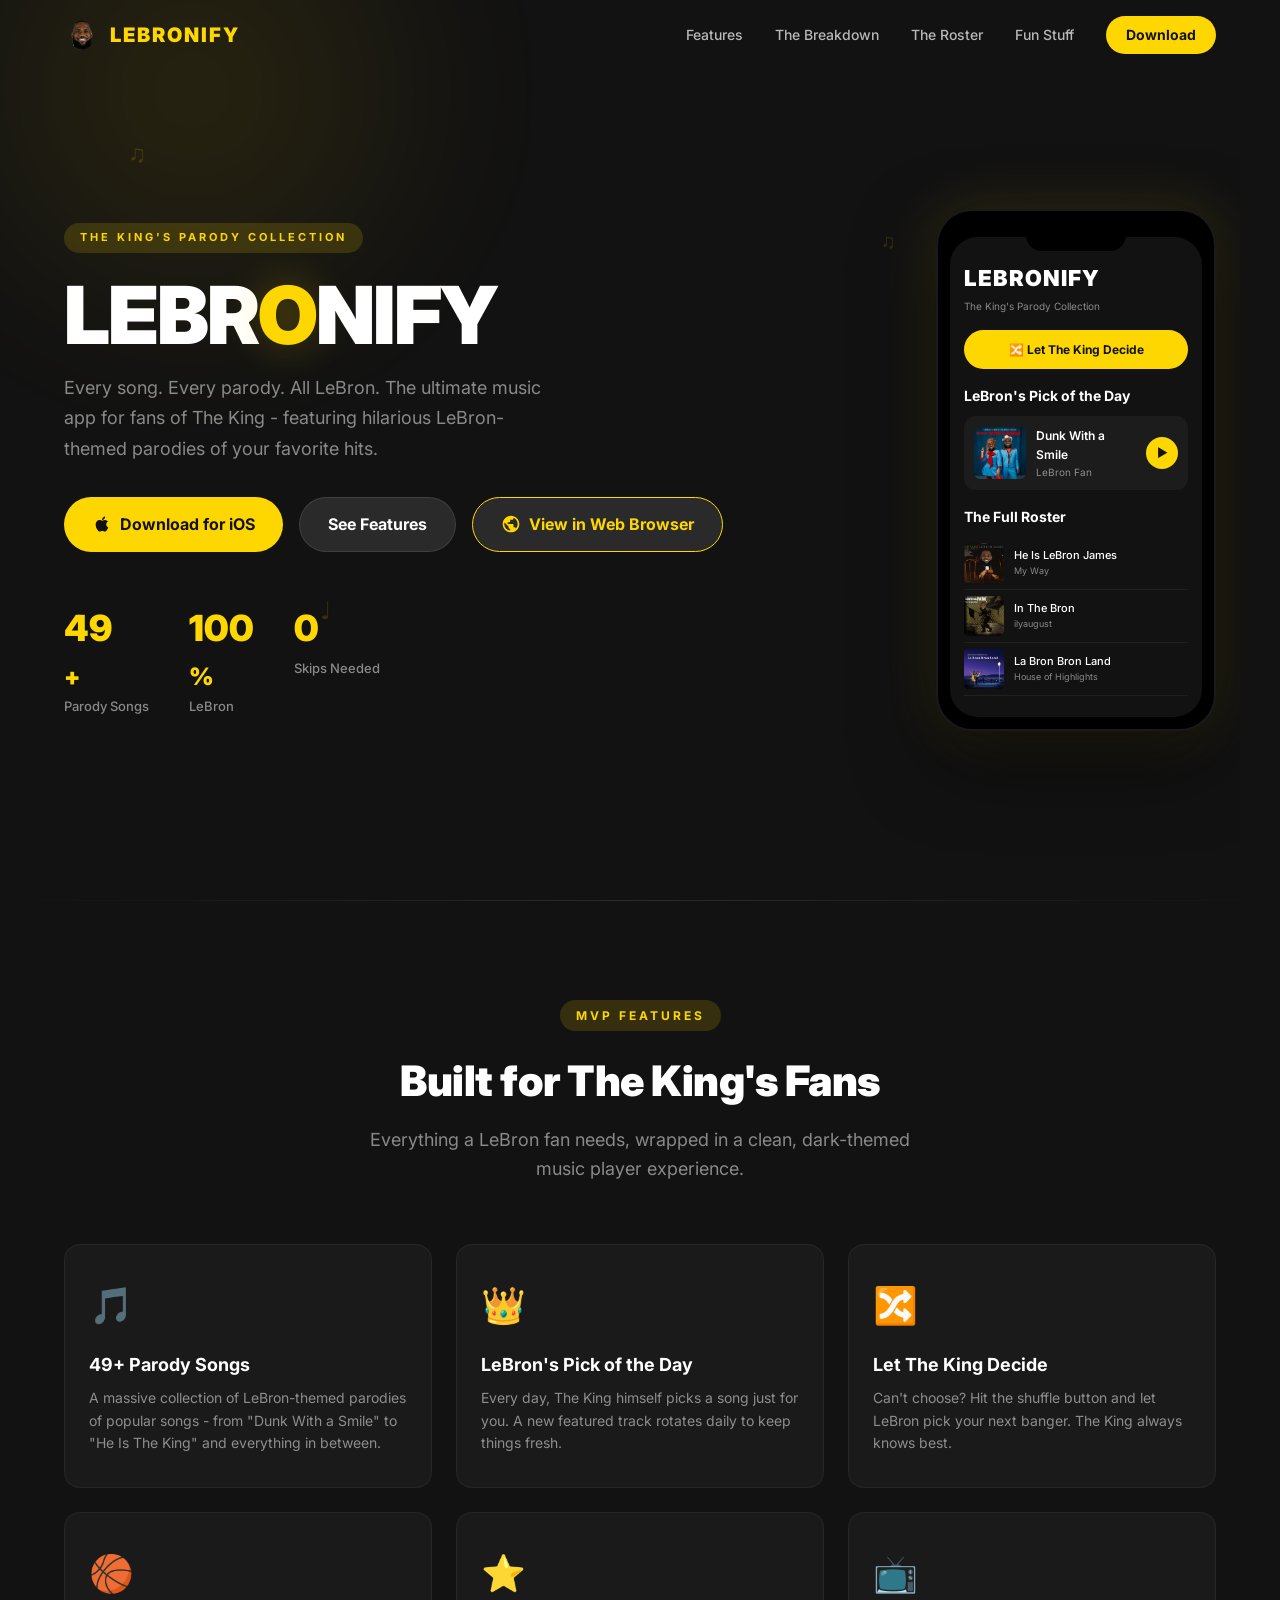
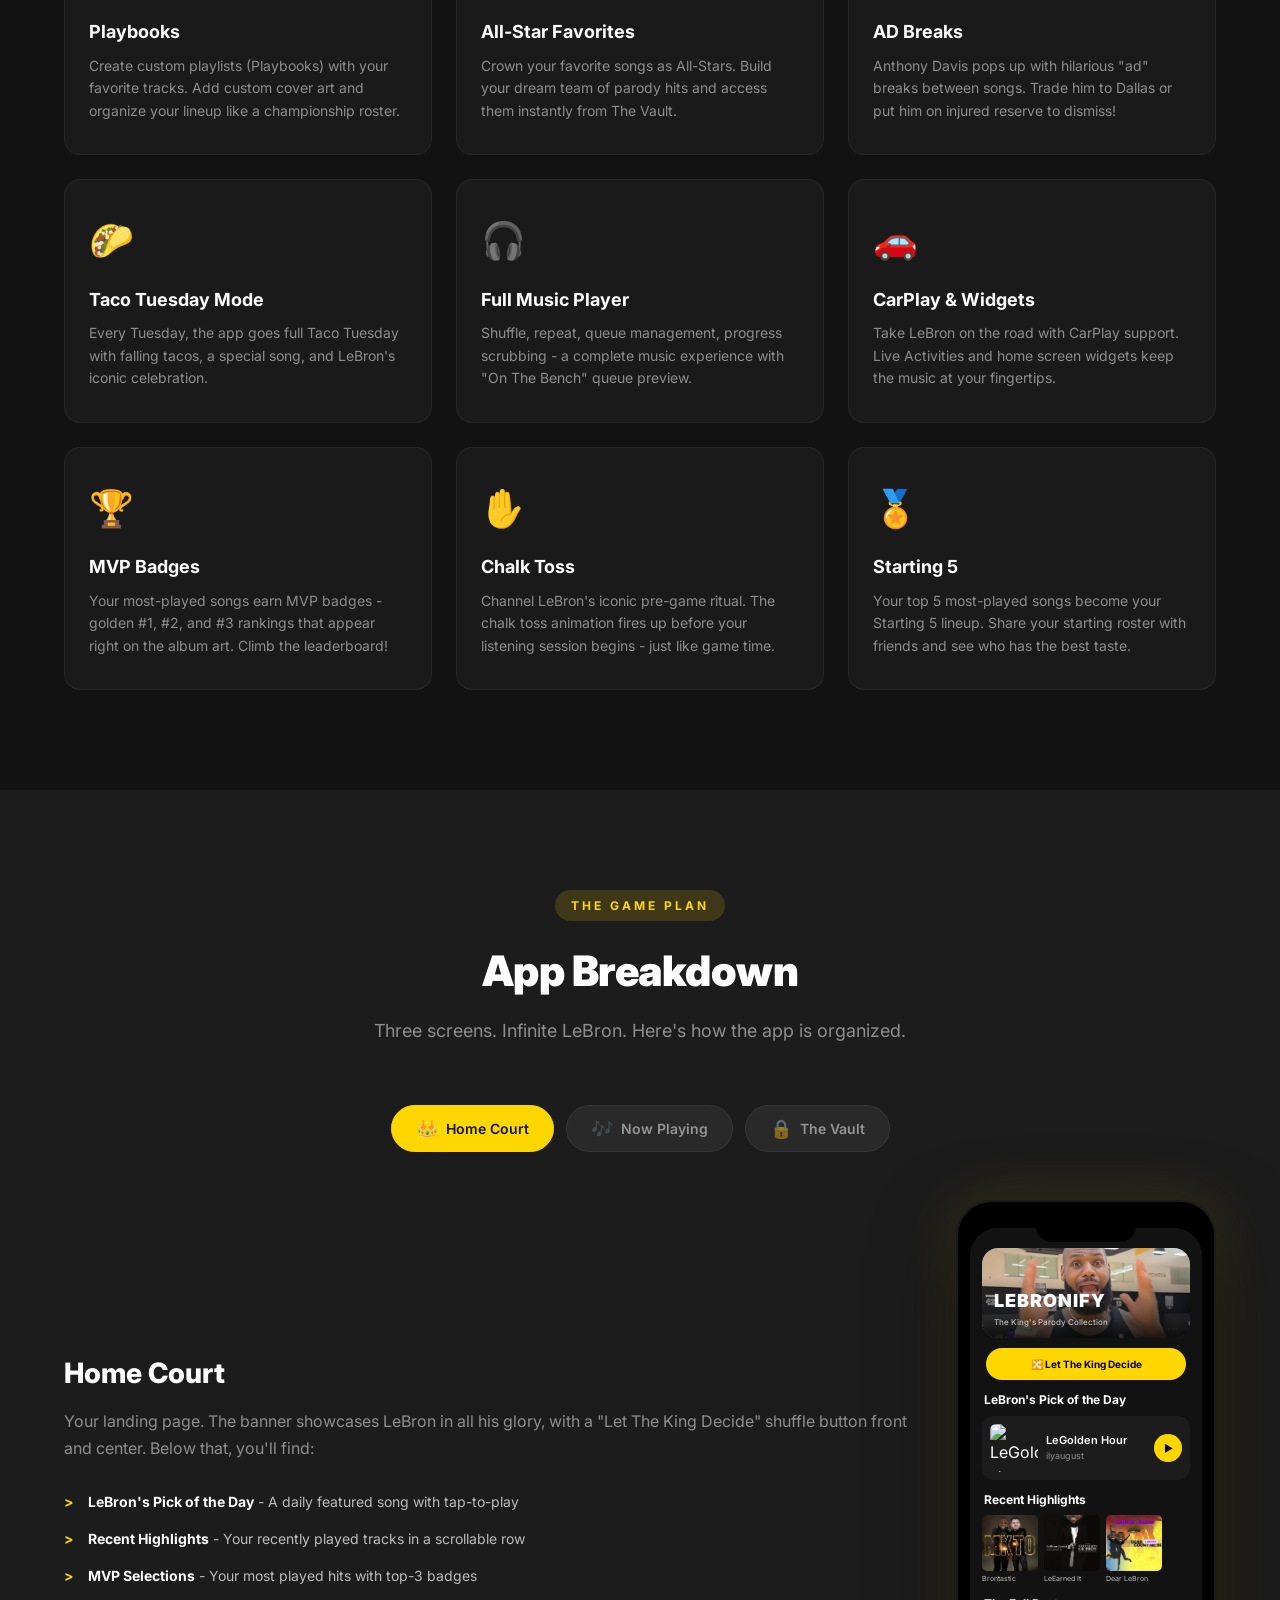
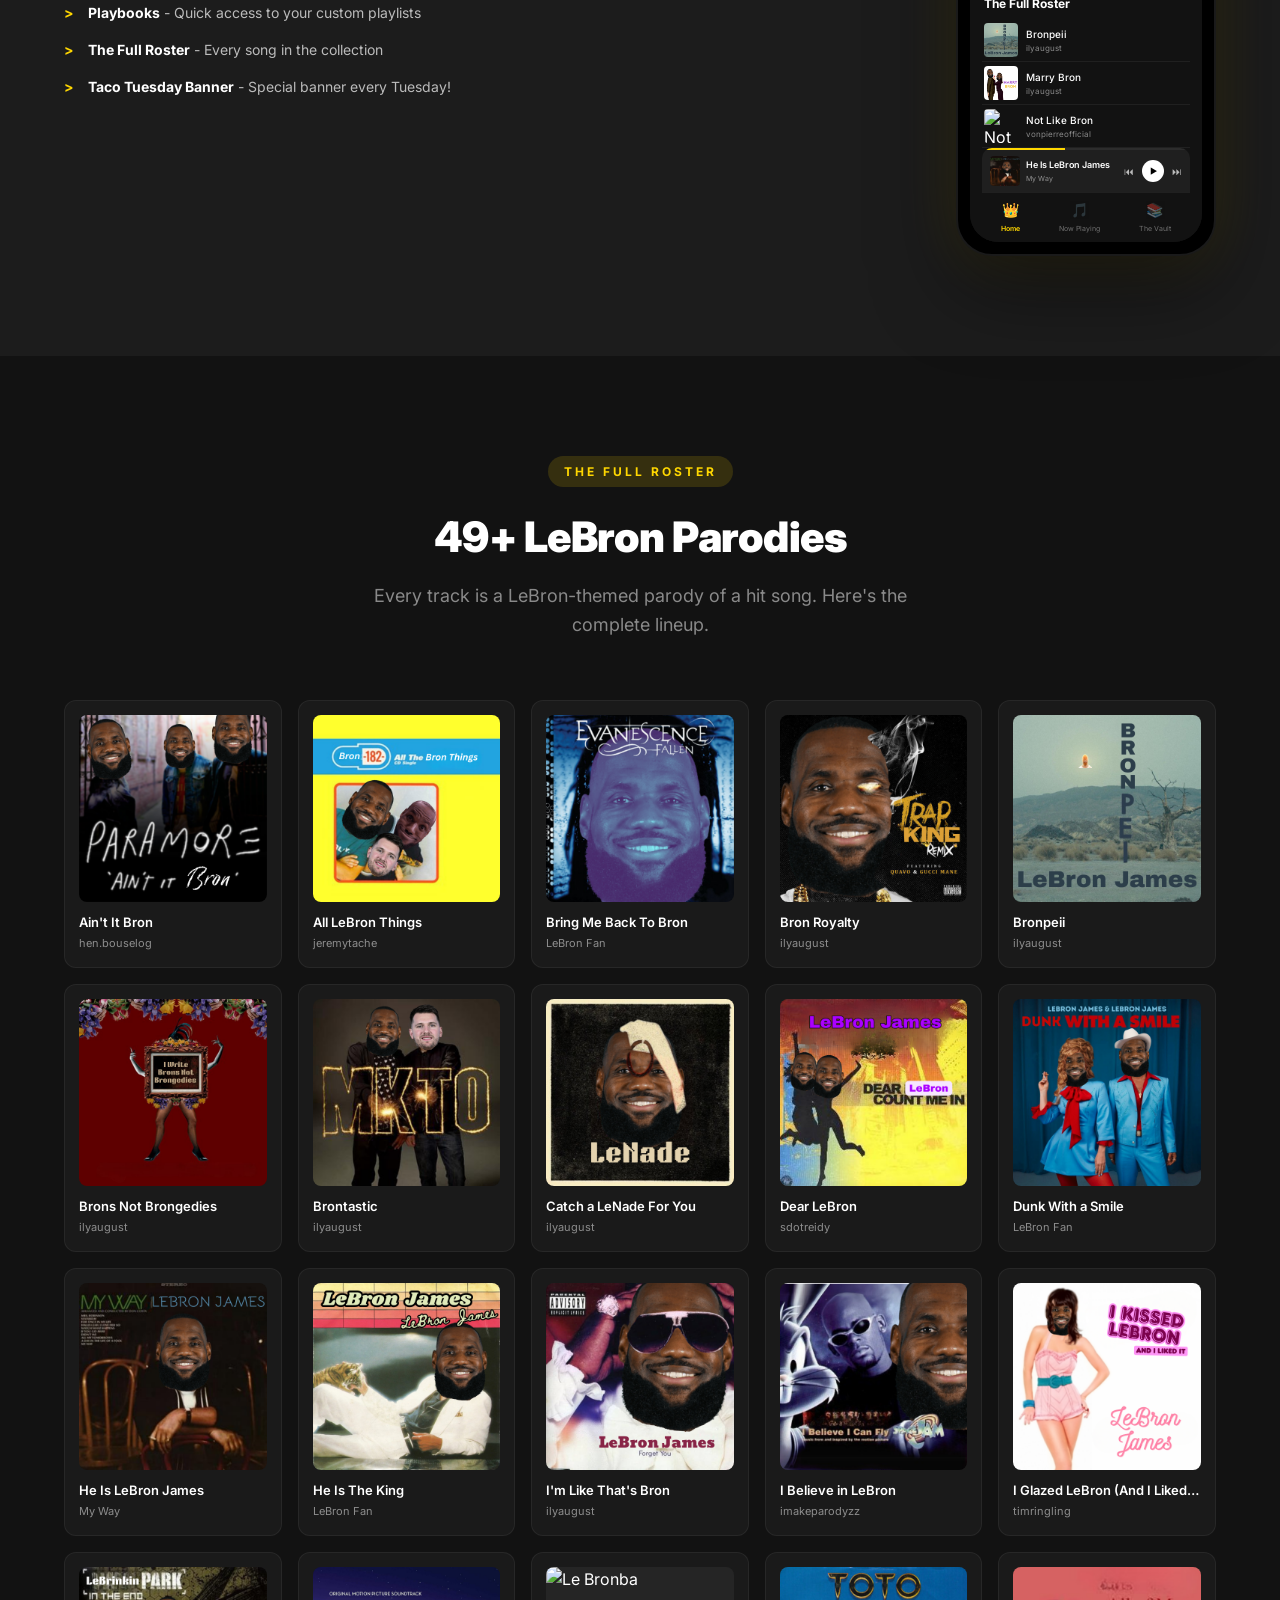
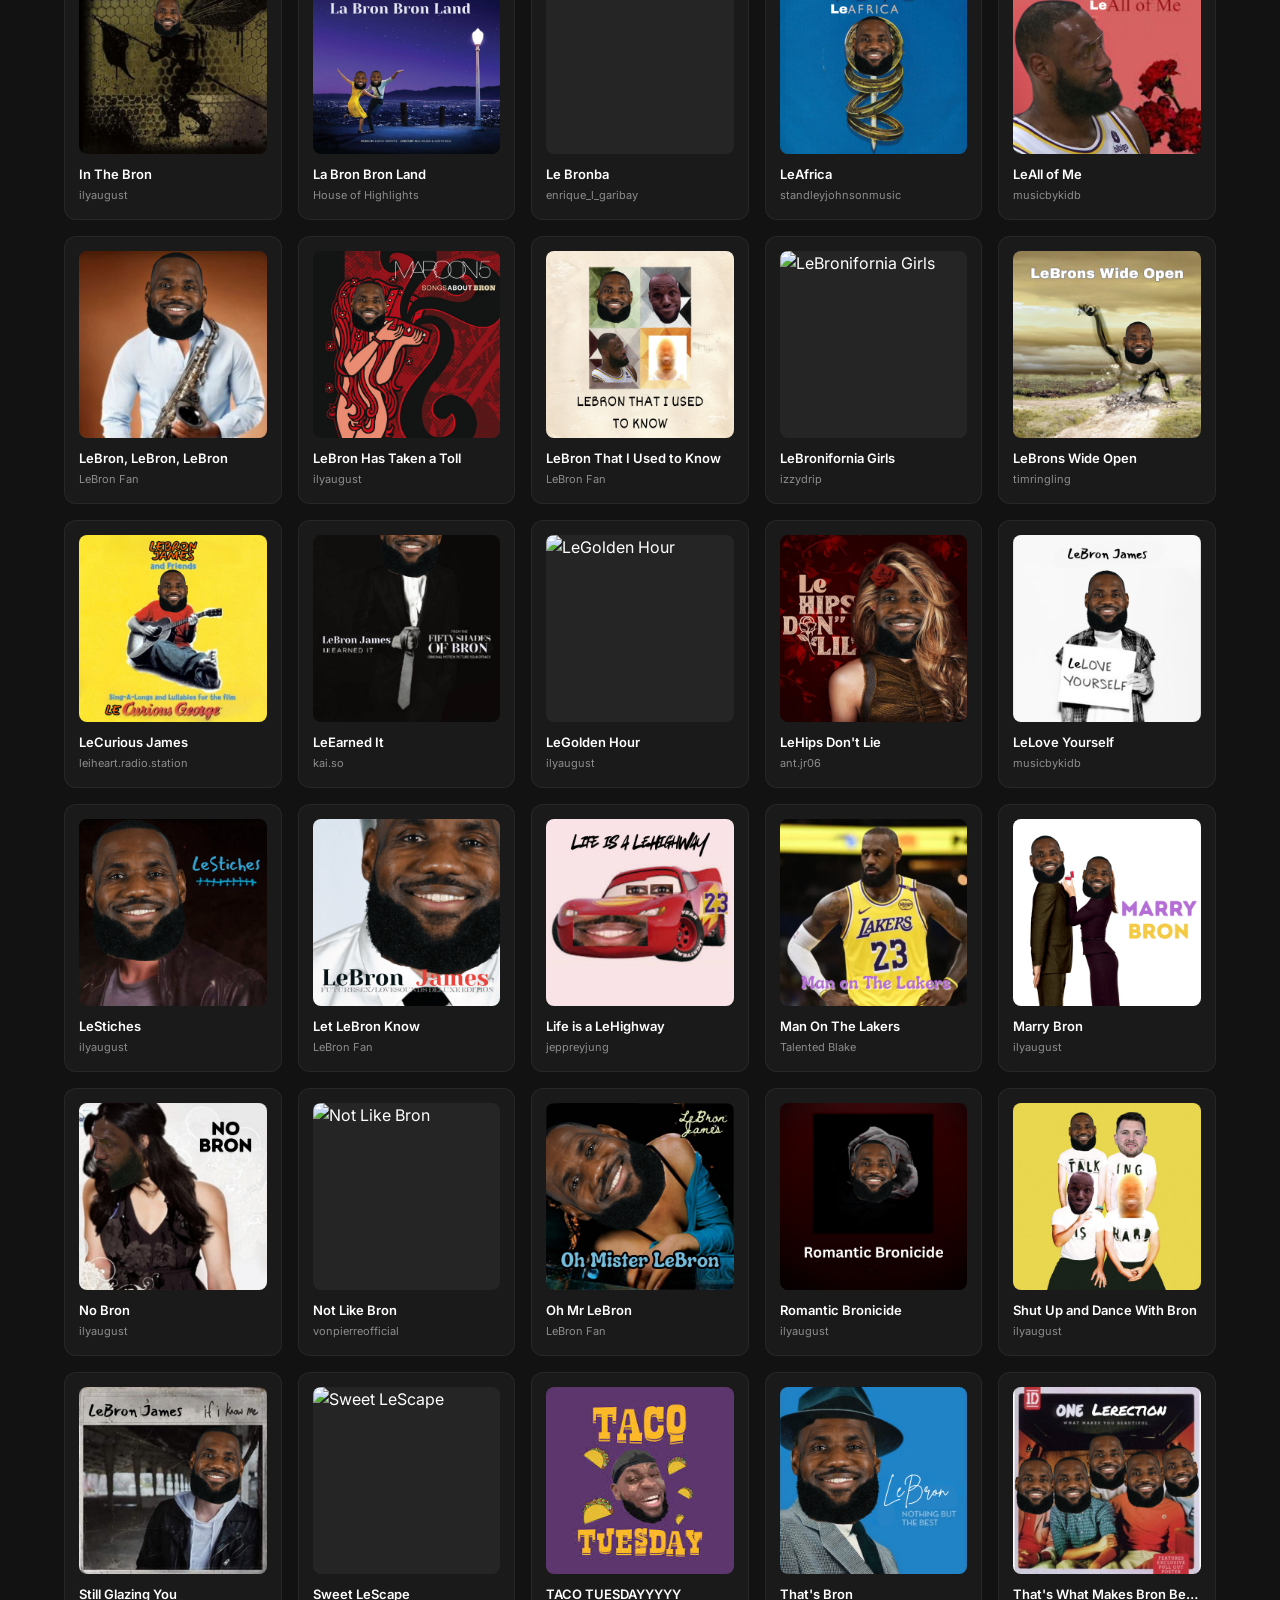
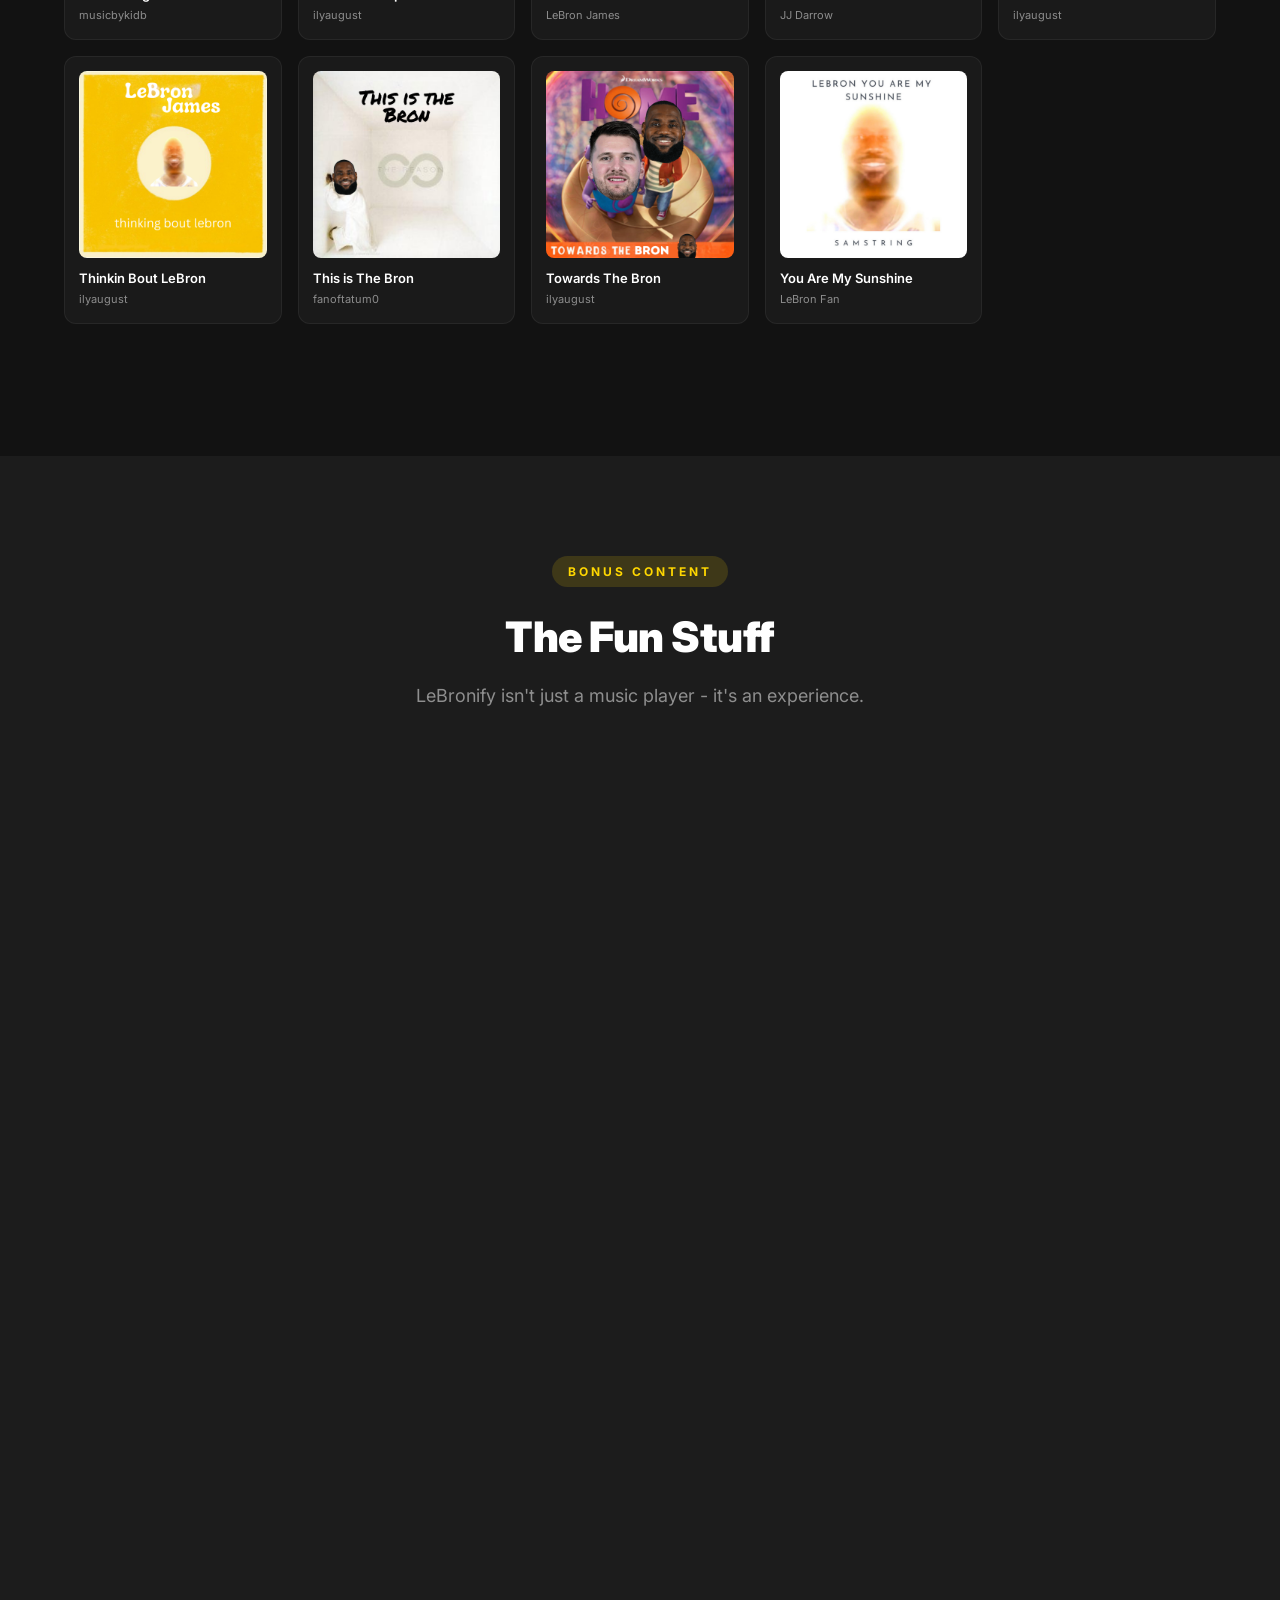
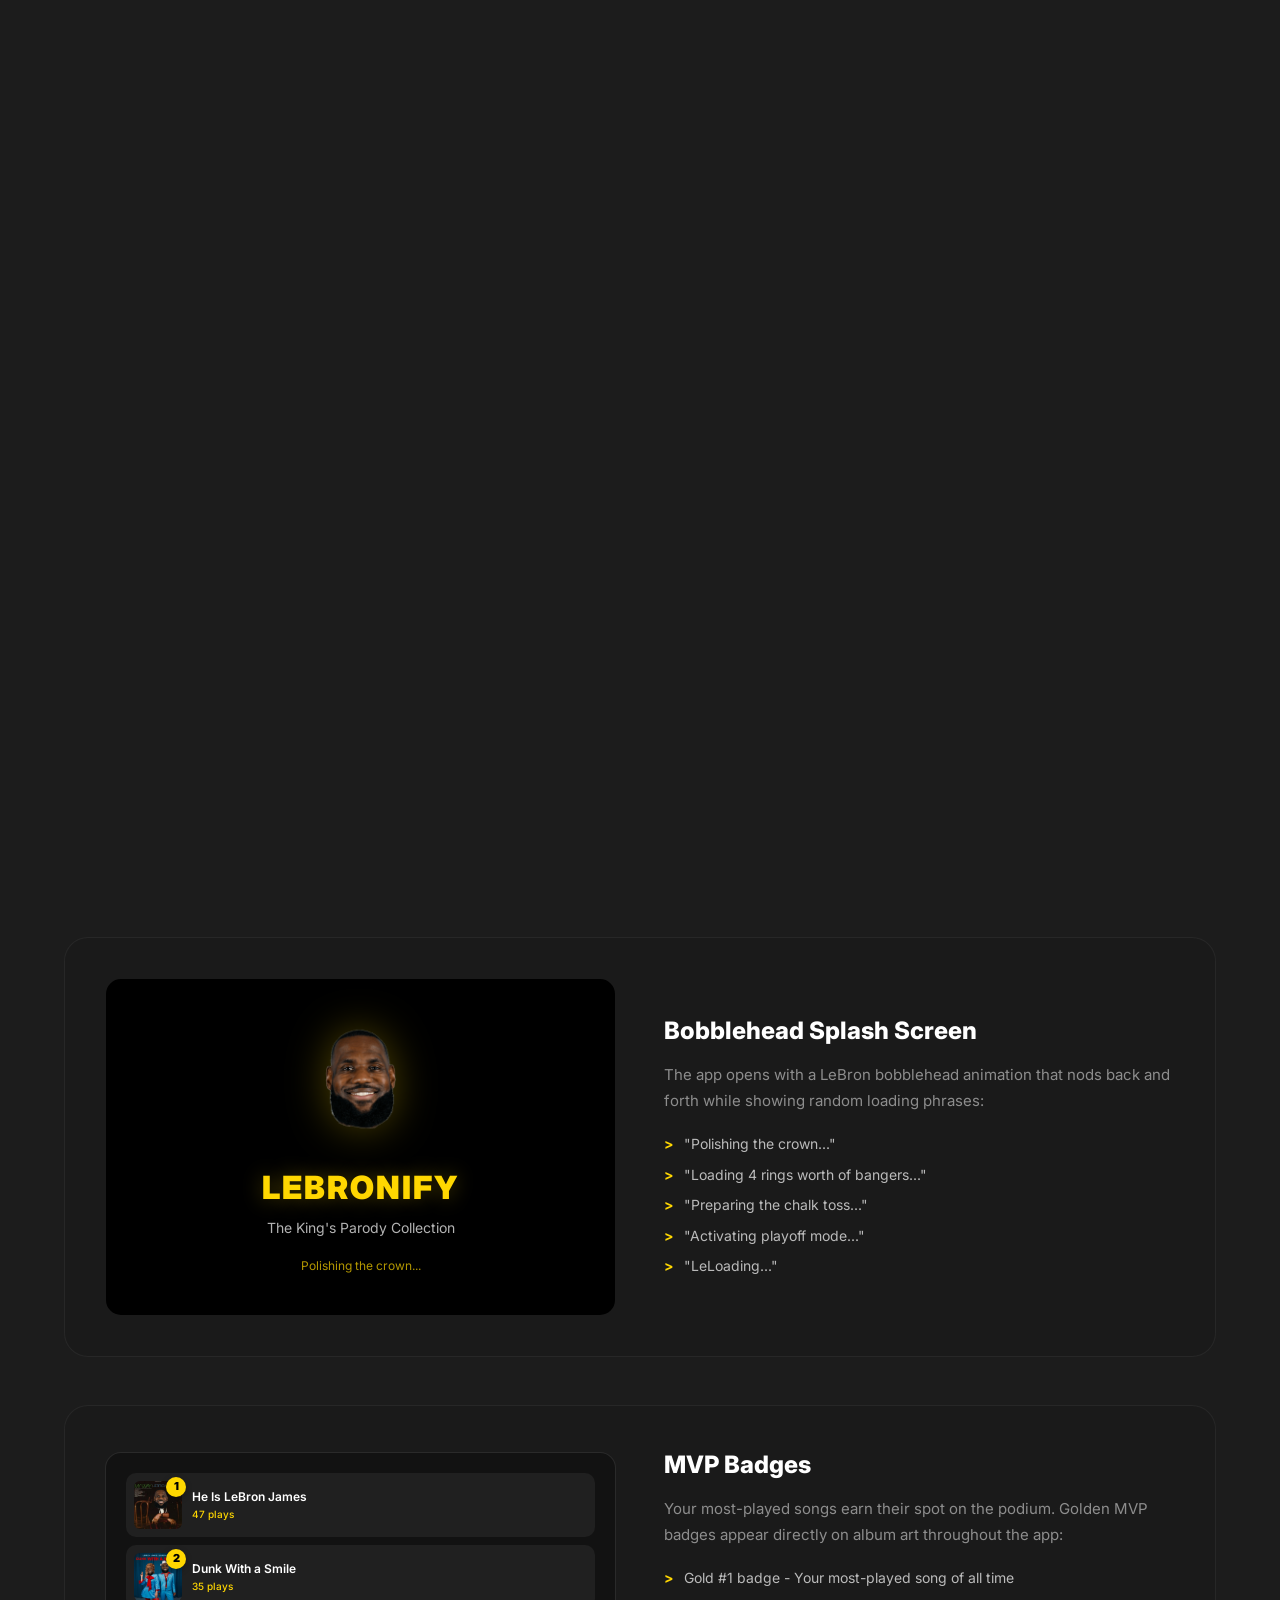
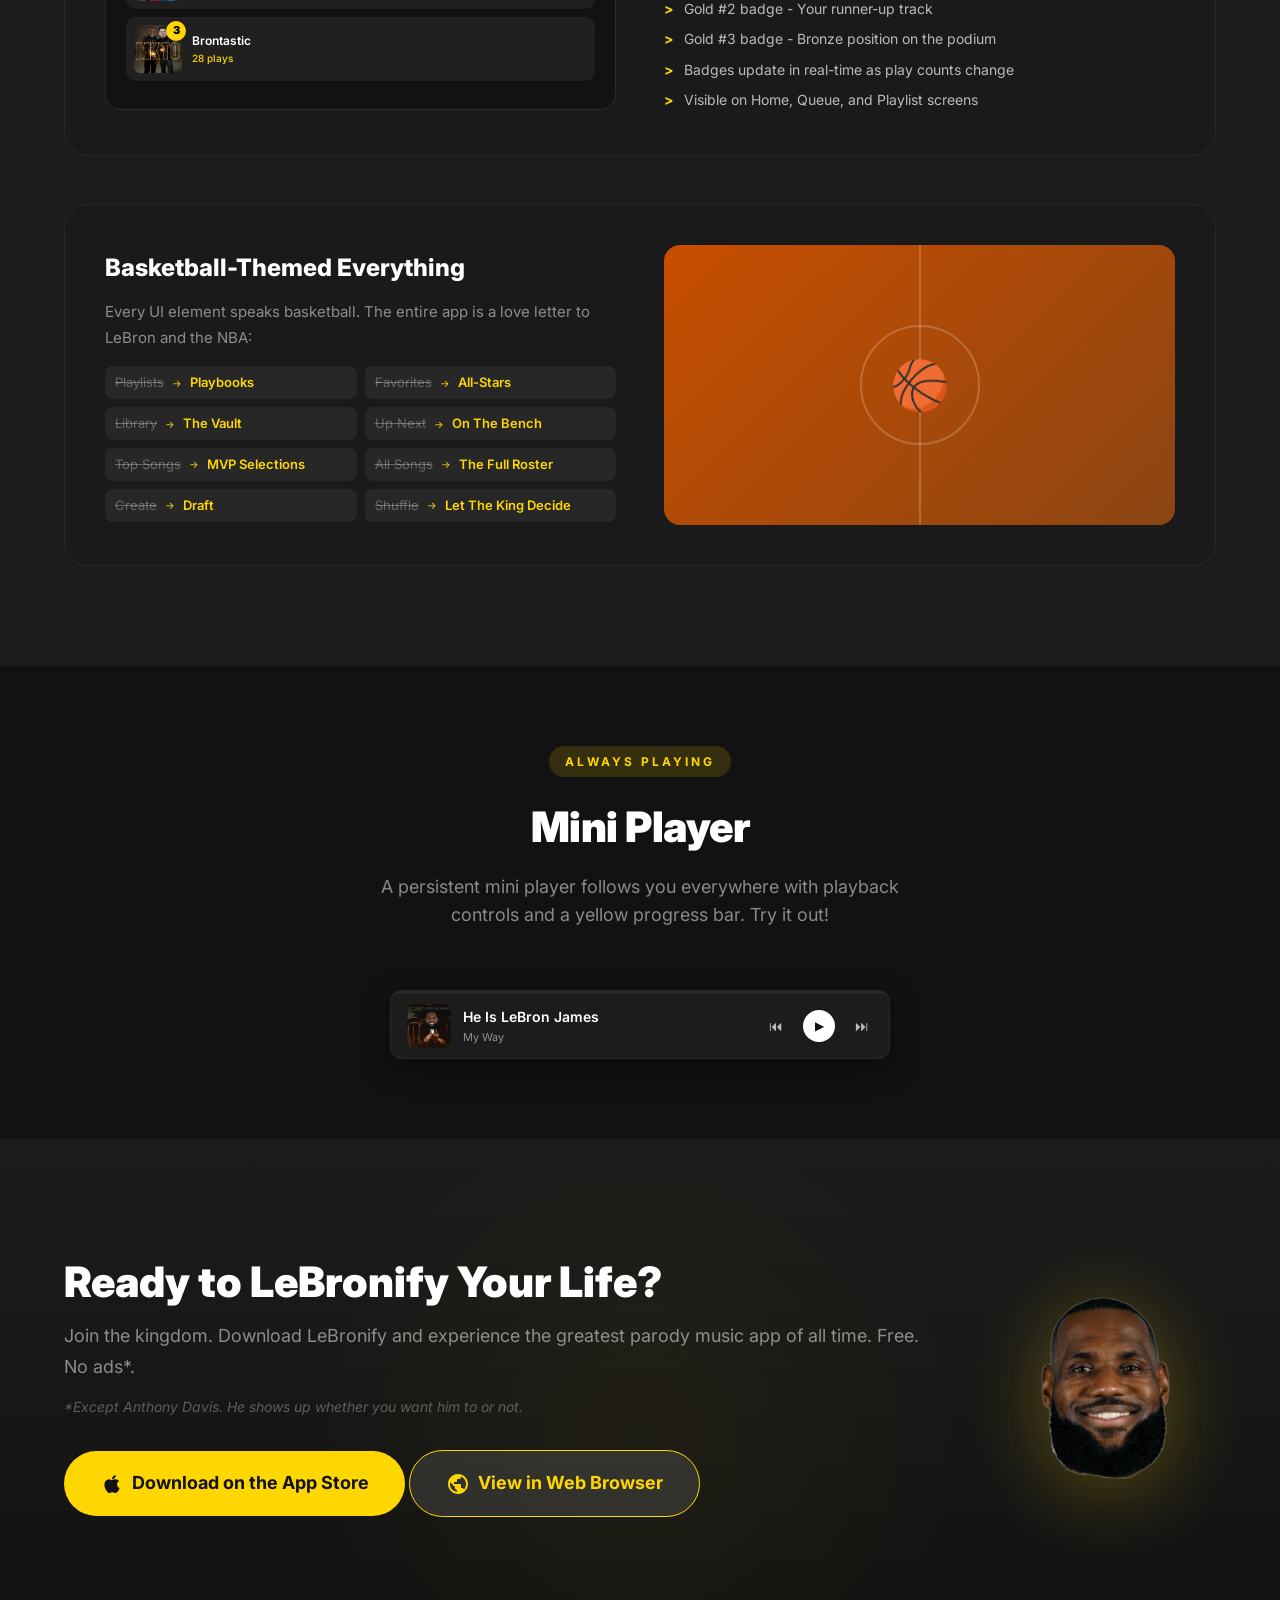
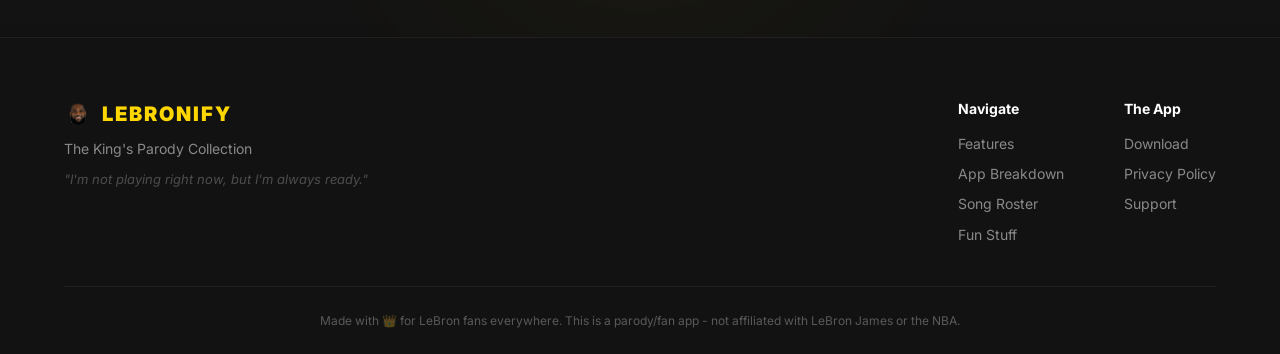
==== commit bc75dea7: "Add LeBronify web browser experience with full music player Build a Spotify-style web app (app.html/" ====
--- a/website/index.html
+++ b/website/index.html
@@ -60,6 +60,10 @@
                     Download for iOS
                 </a>
                 <a href="#features" class="btn btn-secondary">See Features</a>
+                <a href="app.html" class="btn btn-secondary btn-web">
+                    <svg width="20" height="20" viewBox="0 0 24 24" fill="currentColor"><path d="M12 2C6.48 2 2 6.48 2 12s4.48 10 10 10 10-4.48 10-10S17.52 2 12 2zm-1 17.93c-3.95-.49-7-3.85-7-7.93 0-.62.08-1.21.21-1.79L9 15v1c0 1.1.9 2 2 2v1.93zm6.9-2.54c-.26-.81-1-1.39-1.9-1.39h-1v-3c0-.55-.45-1-1-1H8v-2h2c.55 0 1-.45 1-1V7h2c1.1 0 2-.9 2-2v-.41c2.93 1.19 5 4.06 5 7.41 0 2.08-.8 3.97-2.1 5.39z"/></svg>
+                    View in Web Browser
+                </a>
             </div>
             <div class="hero-stats">
                 <div class="stat">
@@ -855,6 +859,10 @@
                         <svg width="24" height="24" viewBox="0 0 24 24" fill="currentColor"><path d="M17.05 20.28c-.98.95-2.05.8-3.08.35-1.09-.46-2.09-.48-3.24 0-1.44.62-2.2.44-3.06-.35C2.79 15.25 3.51 7.59 9.05 7.31c1.35.07 2.29.74 3.08.8 1.18-.24 2.31-.93 3.57-.84 1.51.12 2.65.72 3.4 1.8-3.12 1.87-2.38 5.98.48 7.13-.57 1.5-1.31 2.99-2.54 4.09zM12.03 7.25c-.15-2.23 1.66-4.07 3.74-4.25.29 2.58-2.34 4.5-3.74 4.25z"/></svg>
                         Download on the App Store
                     </a>
+                    <a href="app.html" class="btn btn-secondary btn-large btn-web">
+                        <svg width="24" height="24" viewBox="0 0 24 24" fill="currentColor"><path d="M12 2C6.48 2 2 6.48 2 12s4.48 10 10 10 10-4.48 10-10S17.52 2 12 2zm-1 17.93c-3.95-.49-7-3.85-7-7.93 0-.62.08-1.21.21-1.79L9 15v1c0 1.1.9 2 2 2v1.93zm6.9-2.54c-.26-.81-1-1.39-1.9-1.39h-1v-3c0-.55-.45-1-1-1H8v-2h2c.55 0 1-.45 1-1V7h2c1.1 0 2-.9 2-2v-.41c2.93 1.19 5 4.06 5 7.41 0 2.08-.8 3.97-2.1 5.39z"/></svg>
+                        View in Web Browser
+                    </a>
                 </div>
                 <div class="download-visual">
                     <div class="download-bobblehead">
--- a/website/styles.css
+++ b/website/styles.css
@@ -107,6 +107,8 @@
 .btn-secondary { background: var(--white-10); color: var(--white); border: 1px solid var(--white-10); }
 .btn-secondary:hover { background: var(--white-30); border-color: var(--white-30); }
 .btn-large { padding: 18px 36px; font-size: 18px; }
+.btn-web { border-color: var(--yellow); color: var(--yellow); }
+.btn-web:hover { background: rgba(255, 215, 0, 0.15); border-color: var(--yellow); }
 
 /* --- Section Headers --- */
 .section-header { text-align: center; margin-bottom: 60px; }
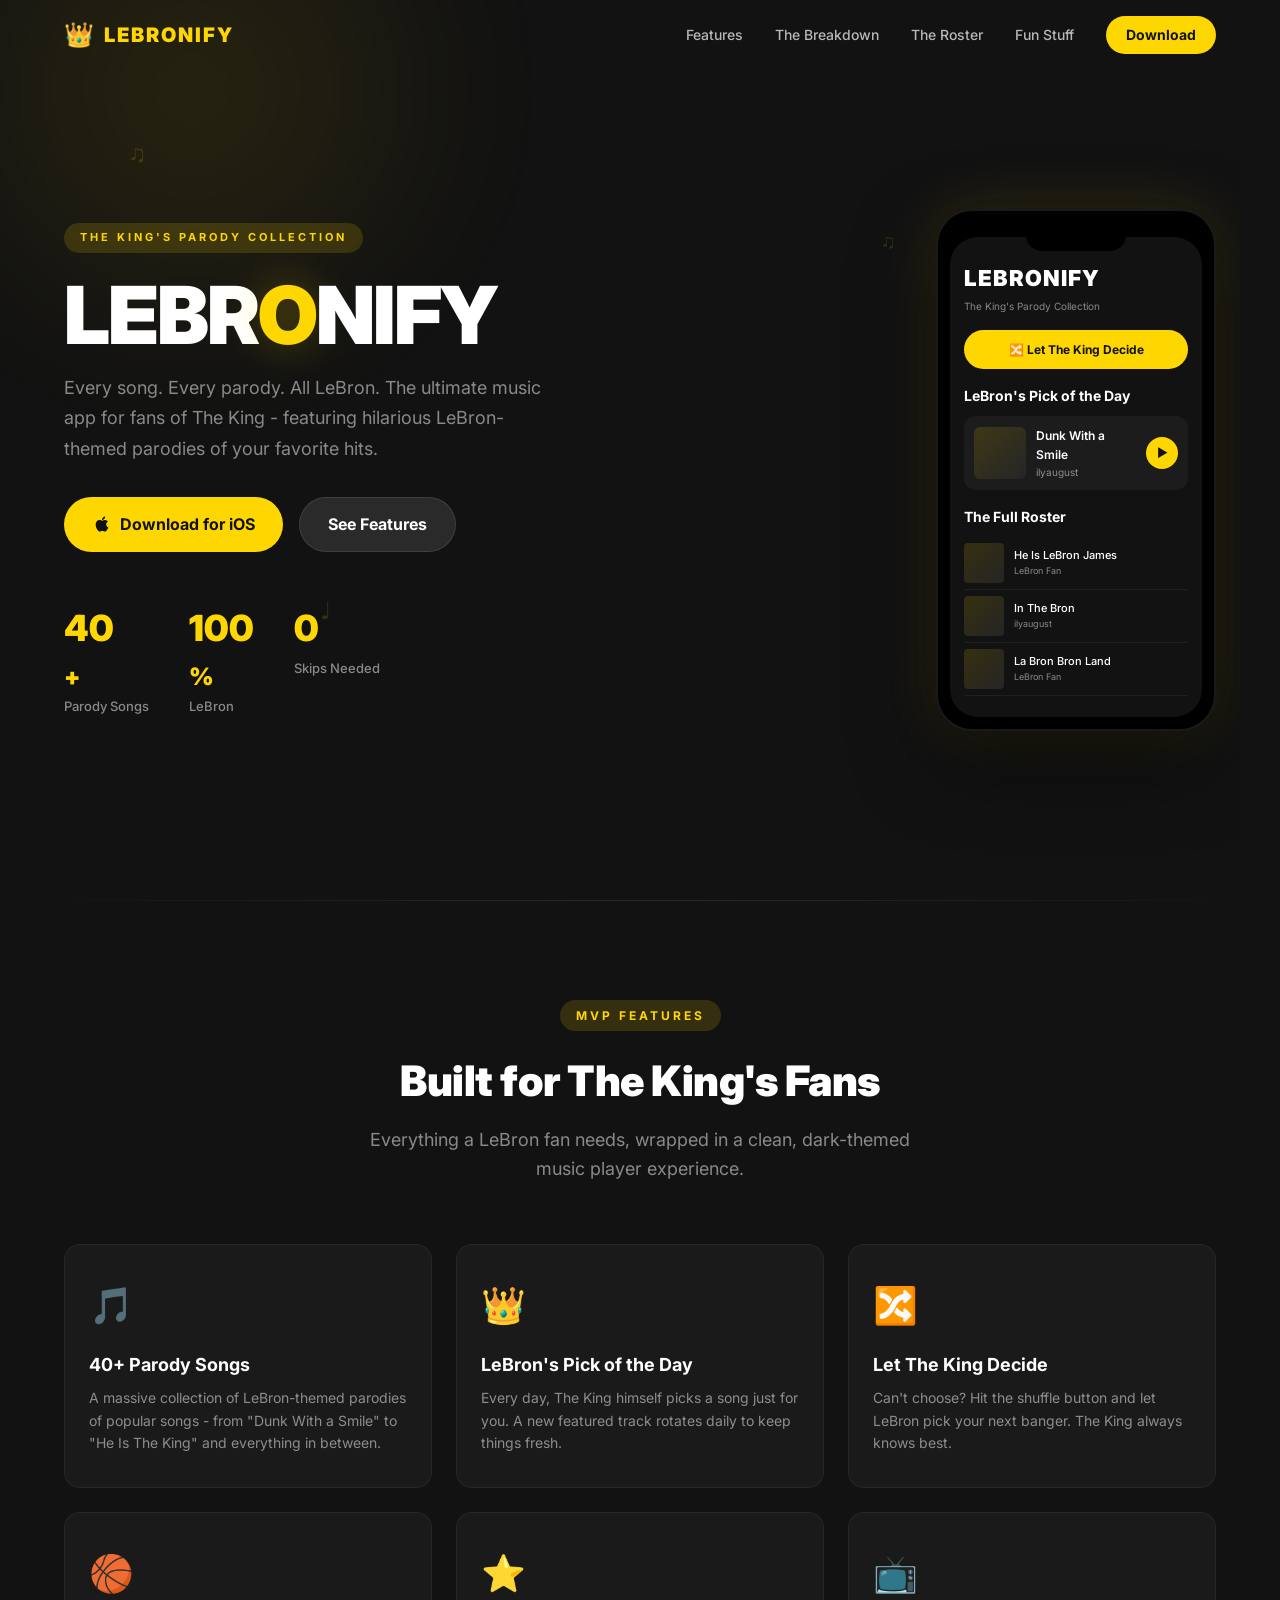
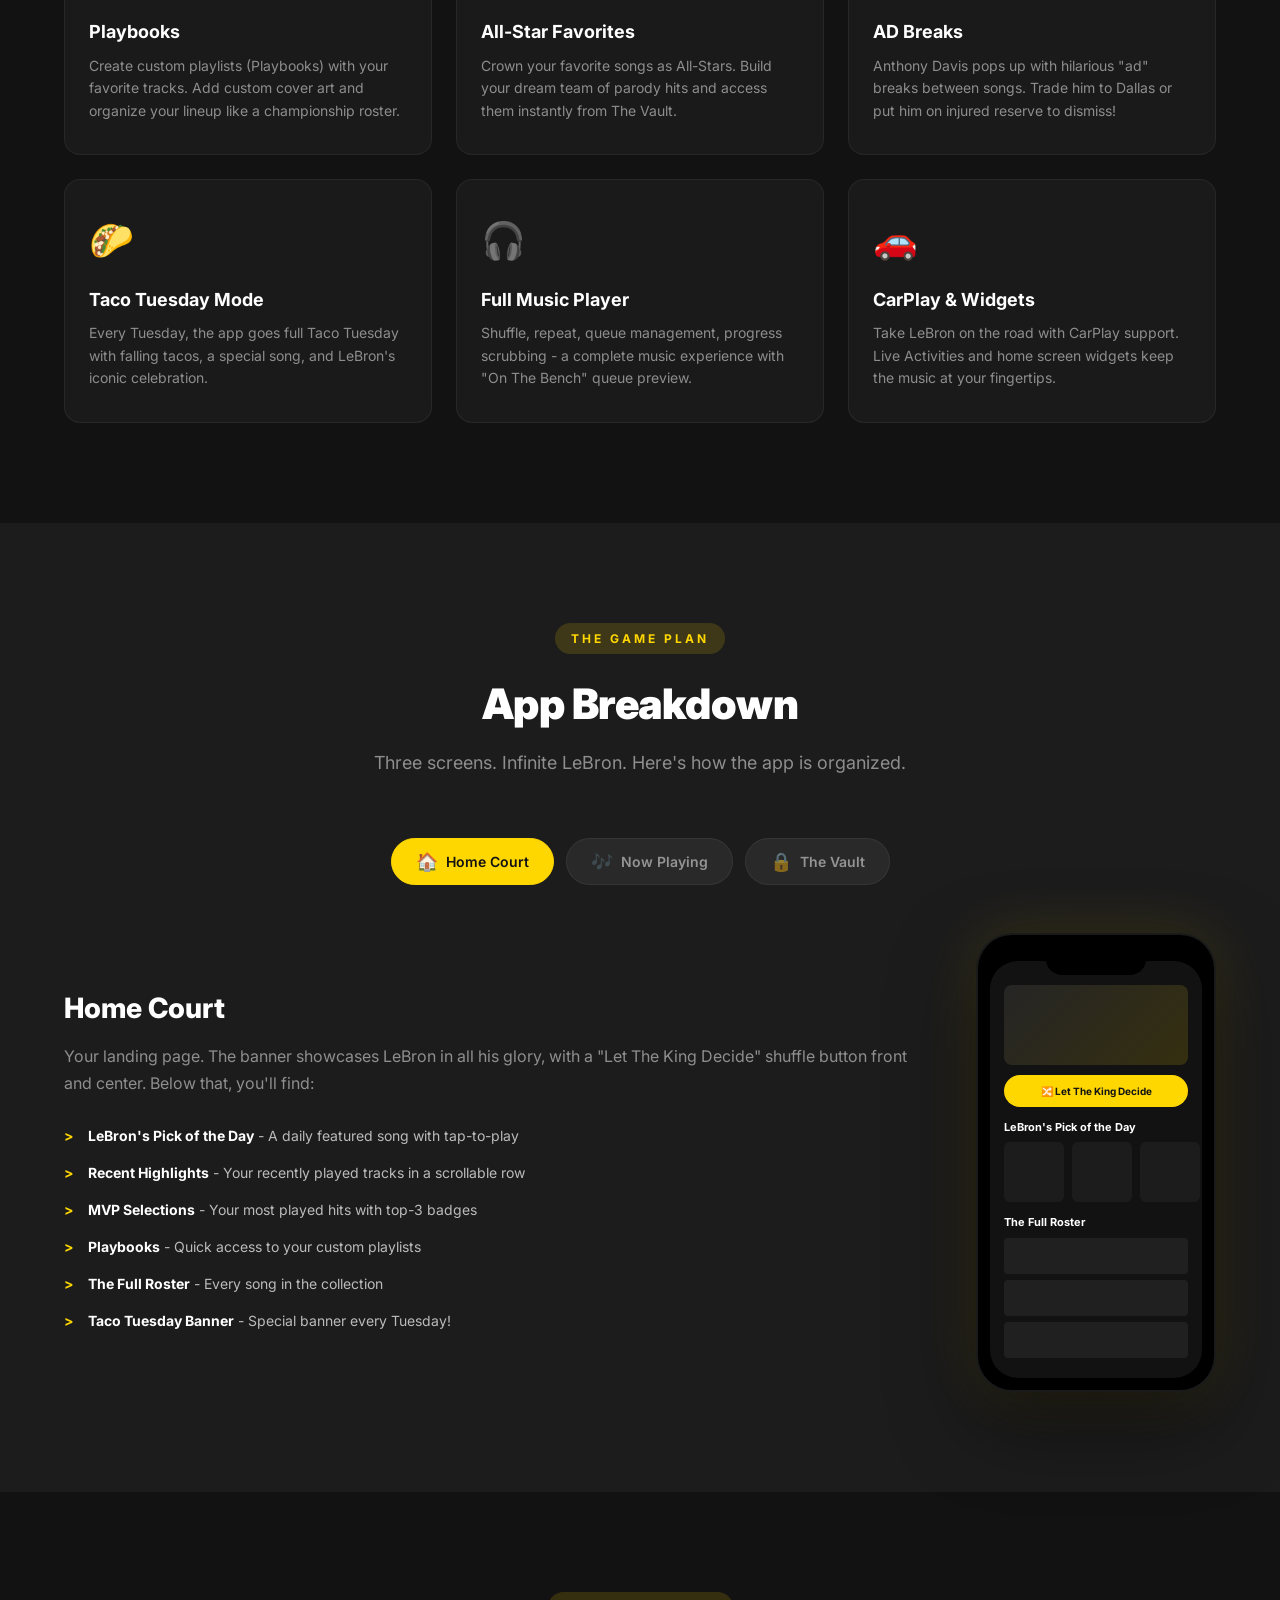
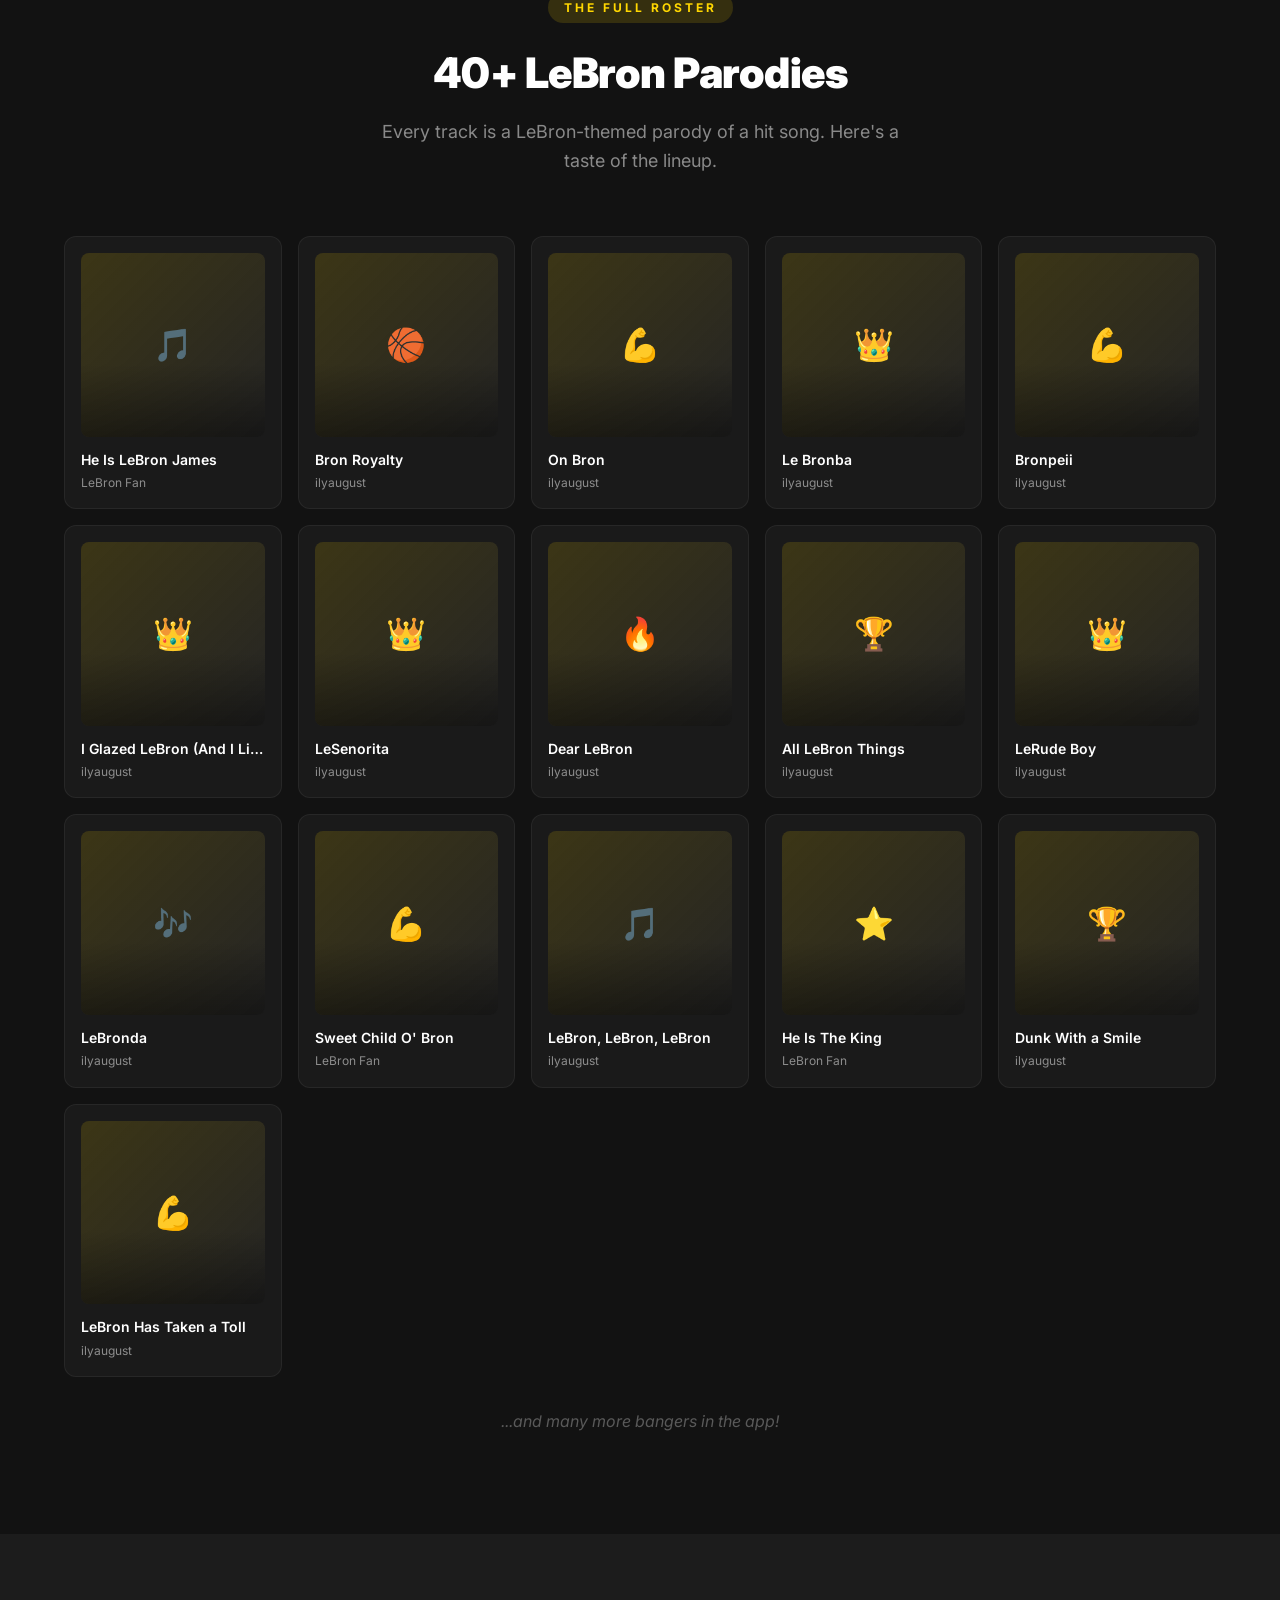
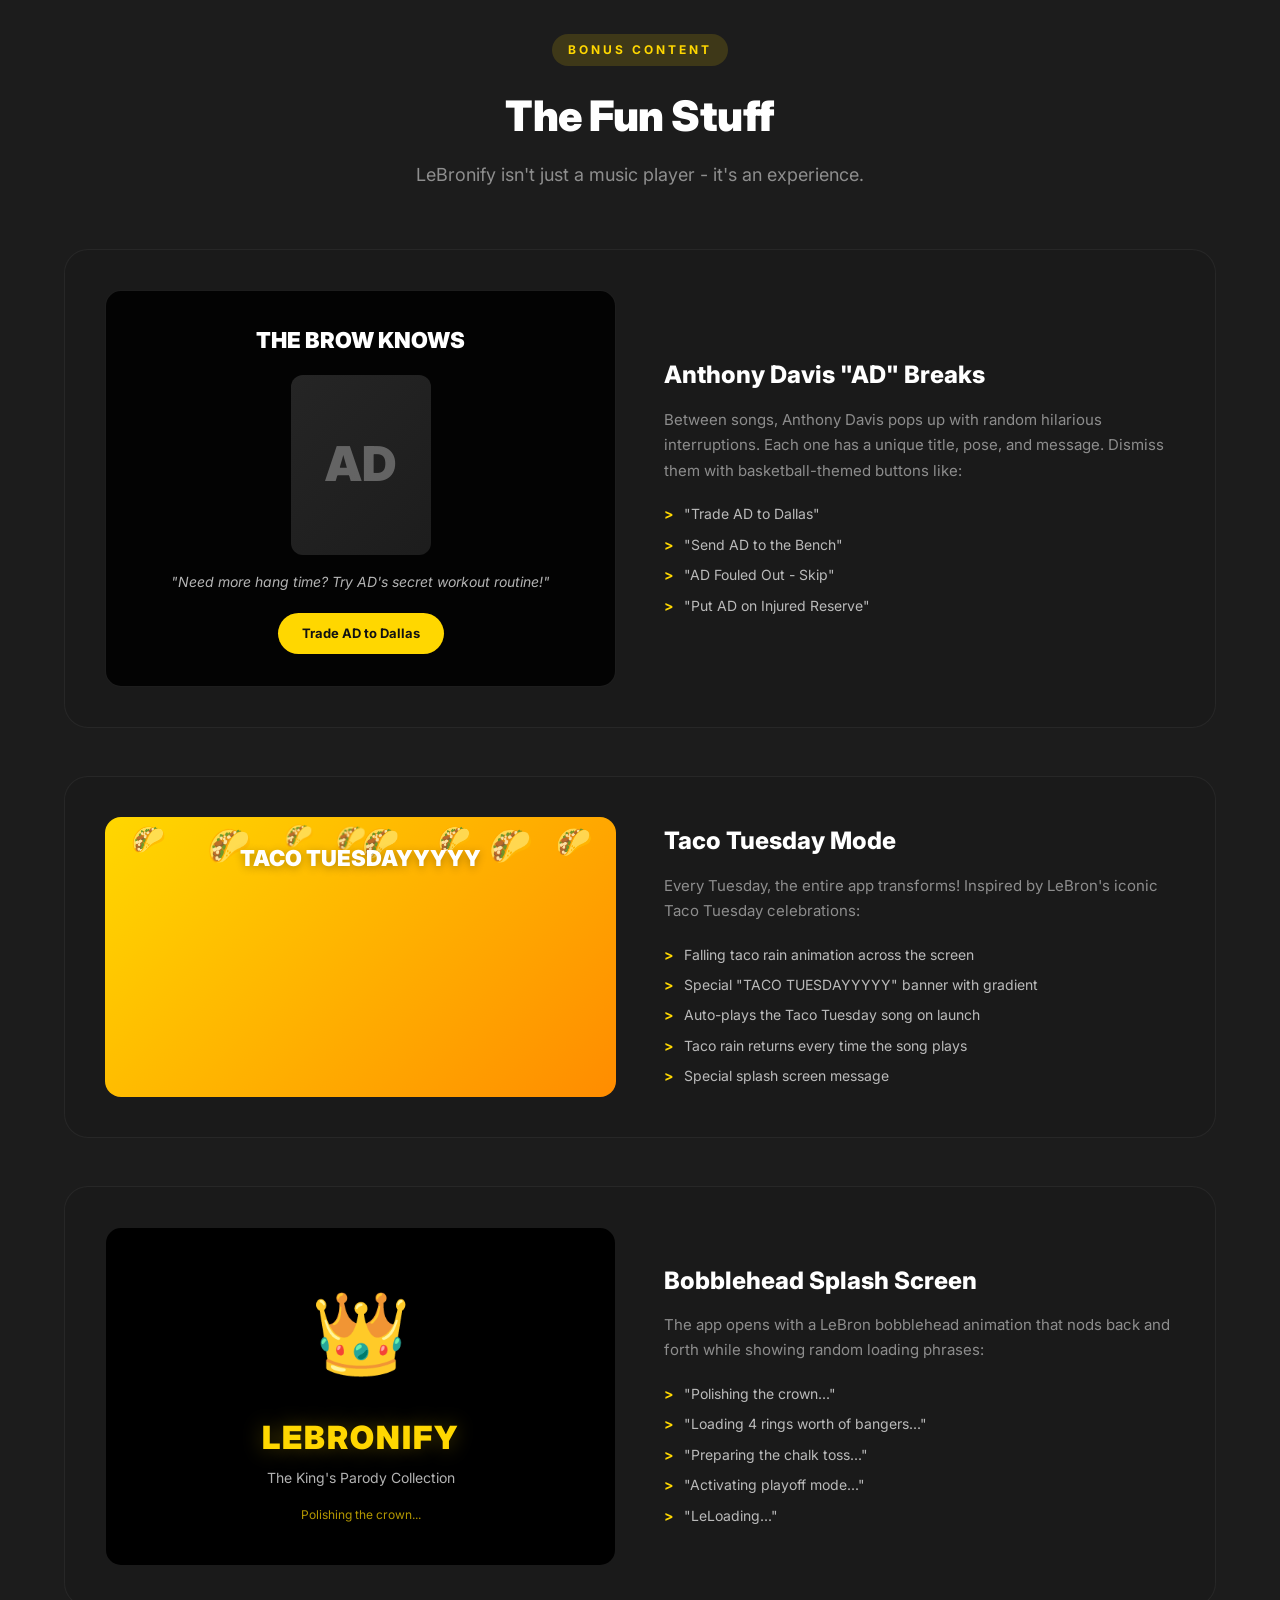
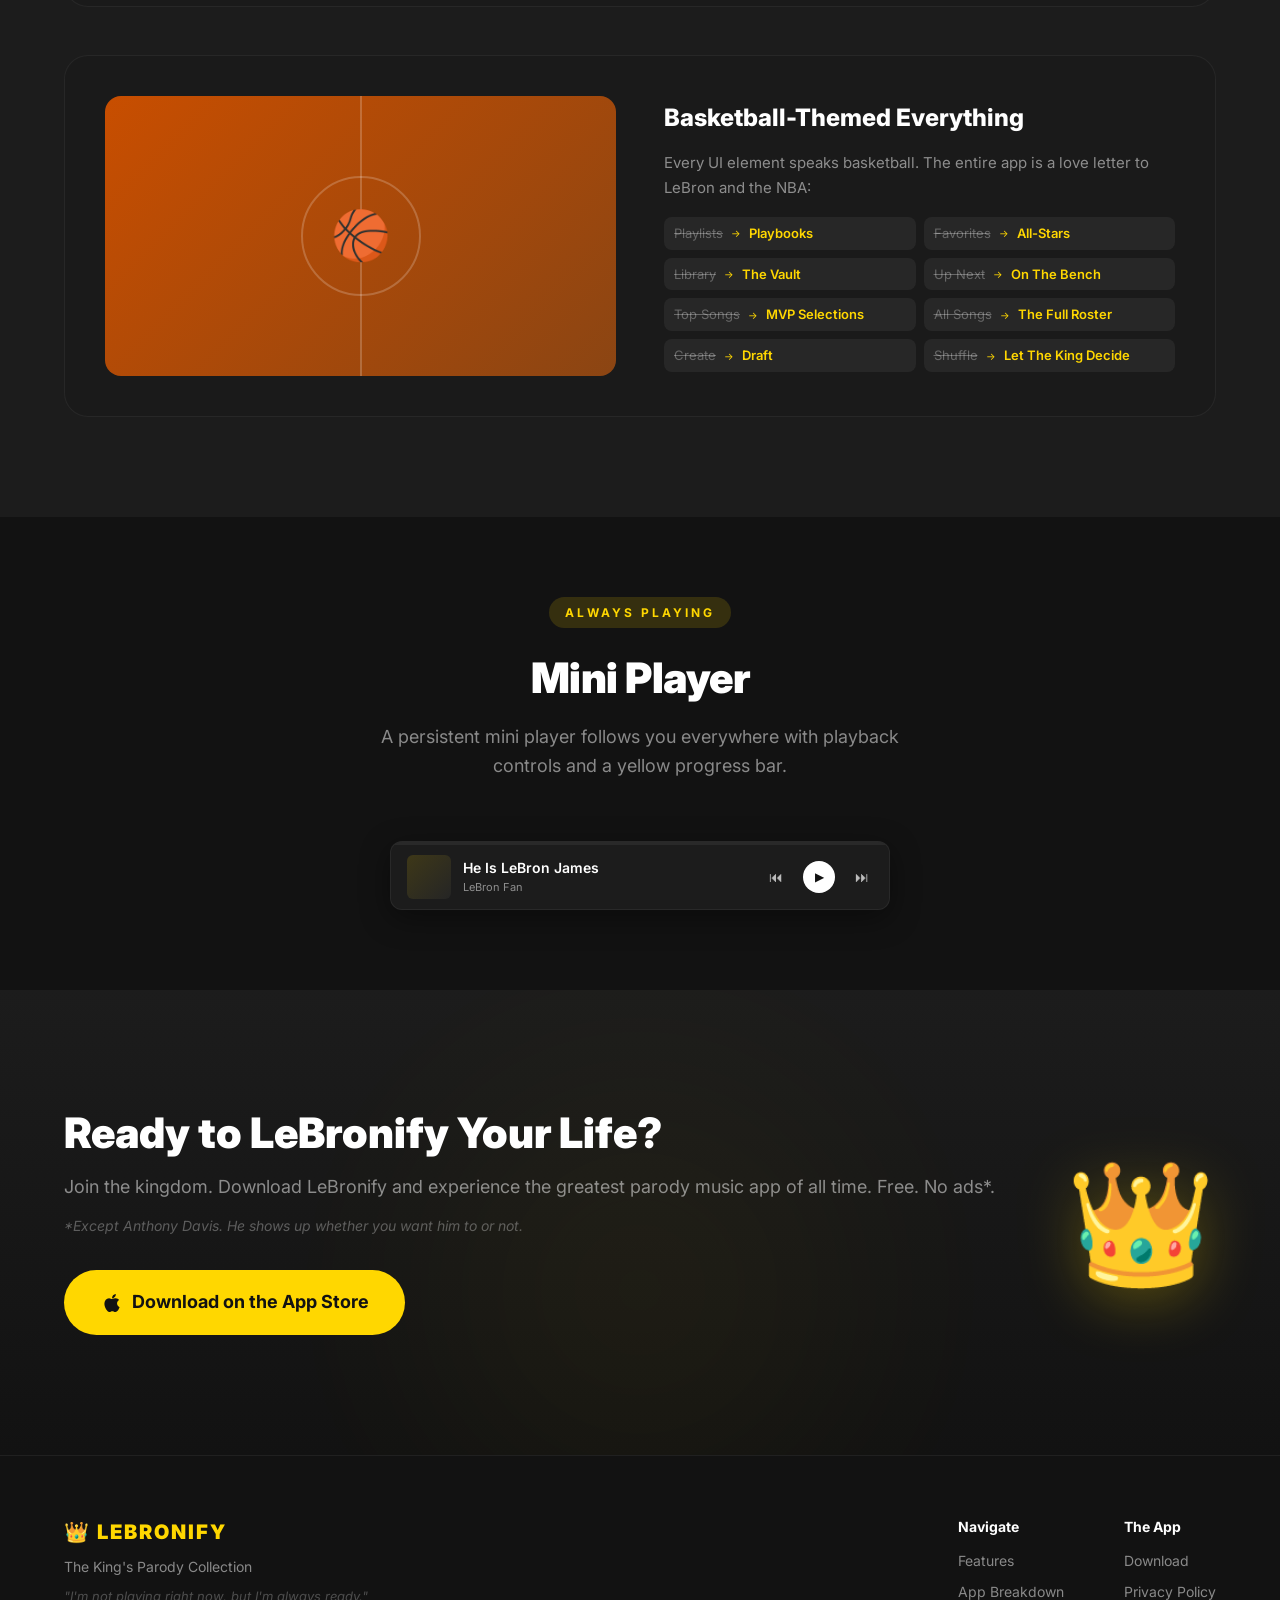
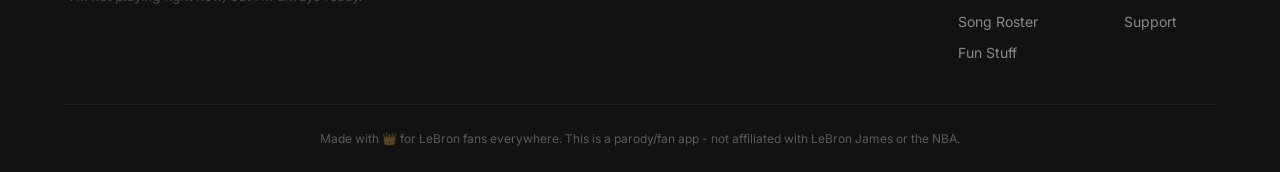
==== commit 08af0e39: "Add LeBronify promotional website Standalone website showcasing the LeBronify iOS app with matching " ====
--- a/website/index.html
+++ b/website/index.html
@@ -5,7 +5,6 @@
     <meta name="viewport" content="width=device-width, initial-scale=1.0">
     <title>LeBronify - The King's Parody Collection</title>
     <link rel="stylesheet" href="styles.css">
-    <link rel="icon" type="image/png" href="images/ui/lebron_default.png">
     <link rel="preconnect" href="https://fonts.googleapis.com">
     <link rel="preconnect" href="https://fonts.gstatic.com" crossorigin>
     <link href="https://fonts.googleapis.com/css2?family=Inter:wght@400;500;600;700;800;900&display=swap" rel="stylesheet">
@@ -18,7 +17,7 @@
     <nav class="navbar" id="navbar">
         <div class="nav-content">
             <a href="#" class="nav-logo">
-                <img src="images/ui/lebron_default.png" alt="LeBronify" class="logo-icon">
+                <span class="logo-crown">&#x1F451;</span>
                 <span class="logo-text">LEBRONIFY</span>
             </a>
             <div class="nav-links" id="nav-links">
@@ -60,14 +59,10 @@
                     Download for iOS
                 </a>
                 <a href="#features" class="btn btn-secondary">See Features</a>
-                <a href="app.html" class="btn btn-secondary btn-web">
-                    <svg width="20" height="20" viewBox="0 0 24 24" fill="currentColor"><path d="M12 2C6.48 2 2 6.48 2 12s4.48 10 10 10 10-4.48 10-10S17.52 2 12 2zm-1 17.93c-3.95-.49-7-3.85-7-7.93 0-.62.08-1.21.21-1.79L9 15v1c0 1.1.9 2 2 2v1.93zm6.9-2.54c-.26-.81-1-1.39-1.9-1.39h-1v-3c0-.55-.45-1-1-1H8v-2h2c.55 0 1-.45 1-1V7h2c1.1 0 2-.9 2-2v-.41c2.93 1.19 5 4.06 5 7.41 0 2.08-.8 3.97-2.1 5.39z"/></svg>
-                    View in Web Browser
-                </a>
             </div>
             <div class="hero-stats">
                 <div class="stat">
-                    <span class="stat-number" data-target="49">0</span><span class="stat-plus">+</span>
+                    <span class="stat-number" data-target="40">0</span><span class="stat-plus">+</span>
                     <span class="stat-label">Parody Songs</span>
                 </div>
                 <div class="stat">
@@ -92,41 +87,33 @@
                         <div class="mock-shuffle-btn">&#x1F500; Let The King Decide</div>
                         <div class="mock-section-title">LeBron's Pick of the Day</div>
                         <div class="mock-song-card">
-                            <div class="mock-album-art">
-                                <img src="images/albums/dunk_with_a_smile.png" alt="Dunk With a Smile">
-                            </div>
+                            <div class="mock-album-art"></div>
                             <div class="mock-song-info">
                                 <div class="mock-song-title">Dunk With a Smile</div>
-                                <div class="mock-song-artist">LeBron Fan</div>
+                                <div class="mock-song-artist">ilyaugust</div>
                             </div>
                             <div class="mock-play-btn">&#x25B6;</div>
                         </div>
                         <div class="mock-section-title">The Full Roster</div>
                         <div class="mock-song-row">
-                            <div class="mock-row-art">
-                                <img src="images/albums/he_is_lebron_james.png" alt="He Is LeBron James">
-                            </div>
+                            <div class="mock-row-art"></div>
                             <div class="mock-row-info">
                                 <div class="mock-row-title">He Is LeBron James</div>
-                                <div class="mock-row-artist">My Way</div>
+                                <div class="mock-row-artist">LeBron Fan</div>
                             </div>
                         </div>
                         <div class="mock-song-row">
-                            <div class="mock-row-art">
-                                <img src="images/albums/in_the_bron.png" alt="In The Bron">
-                            </div>
+                            <div class="mock-row-art"></div>
                             <div class="mock-row-info">
                                 <div class="mock-row-title">In The Bron</div>
                                 <div class="mock-row-artist">ilyaugust</div>
                             </div>
                         </div>
                         <div class="mock-song-row">
-                            <div class="mock-row-art">
-                                <img src="images/albums/la_bron_bron_land.png" alt="La Bron Bron Land">
-                            </div>
+                            <div class="mock-row-art"></div>
                             <div class="mock-row-info">
                                 <div class="mock-row-title">La Bron Bron Land</div>
-                                <div class="mock-row-artist">House of Highlights</div>
+                                <div class="mock-row-artist">LeBron Fan</div>
                             </div>
                         </div>
                     </div>
@@ -146,7 +133,7 @@
             <div class="features-grid">
                 <div class="feature-card" data-animate>
                     <div class="feature-icon">&#x1F3B5;</div>
-                    <h3>49+ Parody Songs</h3>
+                    <h3>40+ Parody Songs</h3>
                     <p>A massive collection of LeBron-themed parodies of popular songs - from "Dunk With a Smile" to "He Is The King" and everything in between.</p>
                 </div>
                 <div class="feature-card" data-animate>
@@ -188,21 +175,6 @@
                     <div class="feature-icon">&#x1F697;</div>
                     <h3>CarPlay & Widgets</h3>
                     <p>Take LeBron on the road with CarPlay support. Live Activities and home screen widgets keep the music at your fingertips.</p>
-                </div>
-                <div class="feature-card" data-animate>
-                    <div class="feature-icon">&#x1F3C6;</div>
-                    <h3>MVP Badges</h3>
-                    <p>Your most-played songs earn MVP badges - golden #1, #2, and #3 rankings that appear right on the album art. Climb the leaderboard!</p>
-                </div>
-                <div class="feature-card" data-animate>
-                    <div class="feature-icon">&#x270B;</div>
-                    <h3>Chalk Toss</h3>
-                    <p>Channel LeBron's iconic pre-game ritual. The chalk toss animation fires up before your listening session begins - just like game time.</p>
-                </div>
-                <div class="feature-card" data-animate>
-                    <div class="feature-icon">&#x1F3C5;</div>
-                    <h3>Starting 5</h3>
-                    <p>Your top 5 most-played songs become your Starting 5 lineup. Share your starting roster with friends and see who has the best taste.</p>
                 </div>
             </div>
         </div>
@@ -218,7 +190,7 @@
             </div>
             <div class="breakdown-tabs">
                 <button class="tab-btn active" data-tab="home">
-                    <span class="tab-icon">&#x1F451;</span> Home Court
+                    <span class="tab-icon">&#x1F3E0;</span> Home Court
                 </button>
                 <button class="tab-btn" data-tab="player">
                     <span class="tab-icon">&#x1F3B6;</span> Now Playing
@@ -228,7 +200,6 @@
                 </button>
             </div>
             <div class="breakdown-content">
-                <!-- HOME COURT TAB -->
                 <div class="breakdown-panel active" id="tab-home">
                     <div class="panel-info">
                         <h3>Home Court</h3>
@@ -246,104 +217,24 @@
                         <div class="phone-mockup small">
                             <div class="phone-notch"></div>
                             <div class="phone-screen">
-                                <div class="mock-app-screen home-screen">
-                                    <!-- Banner -->
-                                    <div class="app-banner">
-                                        <img src="images/ui/lebron_banner.jpg" alt="LeBron Banner">
-                                        <div class="app-banner-overlay">
-                                            <div class="app-banner-title">LEBRONIFY</div>
-                                            <div class="app-banner-sub">The King's Parody Collection</div>
-                                        </div>
-                                    </div>
-                                    <!-- Shuffle button -->
-                                    <div class="app-shuffle-btn">&#x1F500; Let The King Decide</div>
-                                    <!-- Pick of the Day -->
-                                    <div class="app-section-label">LeBron's Pick of the Day</div>
-                                    <div class="app-potd-card">
-                                        <img src="images/albums/legolden_hour.png" alt="LeGolden Hour" class="app-potd-art">
-                                        <div class="app-potd-info">
-                                            <div class="app-potd-title">LeGolden Hour</div>
-                                            <div class="app-potd-artist">ilyaugust</div>
-                                        </div>
-                                        <div class="app-potd-play">&#x25B6;</div>
-                                    </div>
-                                    <!-- Recent Highlights -->
-                                    <div class="app-section-label">Recent Highlights</div>
-                                    <div class="app-scroll-row">
-                                        <div class="app-scroll-card">
-                                            <img src="images/albums/brontastic.png" alt="Brontastic">
-                                            <span class="app-card-name">Brontastic</span>
-                                        </div>
-                                        <div class="app-scroll-card">
-                                            <img src="images/albums/leearned_it.png" alt="LeEarned It">
-                                            <span class="app-card-name">LeEarned It</span>
-                                        </div>
-                                        <div class="app-scroll-card">
-                                            <img src="images/albums/dear_lebron.png" alt="Dear LeBron">
-                                            <span class="app-card-name">Dear LeBron</span>
-                                        </div>
-                                    </div>
-                                    <!-- Full Roster -->
-                                    <div class="app-section-label">The Full Roster</div>
-                                    <div class="app-song-row">
-                                        <img src="images/albums/bronpeii.png" alt="Bronpeii" class="app-row-art">
-                                        <div class="app-row-text">
-                                            <div class="app-row-name">Bronpeii</div>
-                                            <div class="app-row-artist">ilyaugust</div>
-                                        </div>
-                                    </div>
-                                    <div class="app-song-row">
-                                        <img src="images/albums/marry_bron.png" alt="Marry Bron" class="app-row-art">
-                                        <div class="app-row-text">
-                                            <div class="app-row-name">Marry Bron</div>
-                                            <div class="app-row-artist">ilyaugust</div>
-                                        </div>
-                                    </div>
-                                    <div class="app-song-row">
-                                        <img src="images/albums/not_like_bron.png" alt="Not Like Bron" class="app-row-art">
-                                        <div class="app-row-text">
-                                            <div class="app-row-name">Not Like Bron</div>
-                                            <div class="app-row-artist">vonpierreofficial</div>
-                                        </div>
-                                    </div>
-                                    <!-- Mini player -->
-                                    <div class="app-mini-player">
-                                        <div class="app-mini-progress"></div>
-                                        <div class="app-mini-content">
-                                            <img src="images/albums/he_is_lebron_james.png" alt="" class="app-mini-art">
-                                            <div class="app-mini-info">
-                                                <div class="app-mini-title">He Is LeBron James</div>
-                                                <div class="app-mini-artist">My Way</div>
-                                            </div>
-                                            <div class="app-mini-controls">
-                                                <span>&#x23EE;</span>
-                                                <span class="app-mini-play">&#x25B6;</span>
-                                                <span>&#x23ED;</span>
-                                            </div>
-                                        </div>
-                                    </div>
-                                    <!-- Tab bar -->
-                                    <div class="app-tab-bar">
-                                        <div class="app-tab active">
-                                            <span class="app-tab-icon">&#x1F451;</span>
-                                            <span class="app-tab-label">Home</span>
-                                        </div>
-                                        <div class="app-tab">
-                                            <span class="app-tab-icon">&#x1F3B5;</span>
-                                            <span class="app-tab-label">Now Playing</span>
-                                        </div>
-                                        <div class="app-tab">
-                                            <span class="app-tab-icon">&#x1F4DA;</span>
-                                            <span class="app-tab-label">The Vault</span>
-                                        </div>
-                                    </div>
+                                <div class="mock-app dark">
+                                    <div class="mock-banner"></div>
+                                    <div class="mock-shuffle-btn small">&#x1F500; Let The King Decide</div>
+                                    <div class="mock-section-title small">LeBron's Pick of the Day</div>
+                                    <div class="mock-card-row">
+                                        <div class="mock-mini-card"></div>
+                                        <div class="mock-mini-card"></div>
+                                        <div class="mock-mini-card"></div>
+                                    </div>
+                                    <div class="mock-section-title small">The Full Roster</div>
+                                    <div class="mock-list-item"></div>
+                                    <div class="mock-list-item"></div>
+                                    <div class="mock-list-item"></div>
                                 </div>
                             </div>
                         </div>
                     </div>
                 </div>
-
-                <!-- NOW PLAYING TAB -->
                 <div class="breakdown-panel" id="tab-player">
                     <div class="panel-info">
                         <h3>Now Playing</h3>
@@ -361,77 +252,31 @@
                         <div class="phone-mockup small">
                             <div class="phone-notch"></div>
                             <div class="phone-screen">
-                                <div class="mock-app-screen player-screen">
-                                    <!-- Album art -->
-                                    <div class="app-player-art-wrap">
-                                        <img src="images/albums/dunk_with_a_smile.png" alt="Dunk With a Smile" class="app-player-art">
-                                    </div>
-                                    <!-- Song info -->
-                                    <div class="app-player-title">Dunk With a Smile</div>
-                                    <div class="app-player-artist">LeBron Fan</div>
-                                    <!-- Progress bar -->
-                                    <div class="app-player-progress-wrap">
-                                        <div class="app-player-progress">
-                                            <div class="app-player-progress-fill"></div>
-                                            <div class="app-player-thumb"></div>
-                                        </div>
-                                        <div class="app-player-times">
-                                            <span>1:23</span>
-                                            <span>3:45</span>
-                                        </div>
-                                    </div>
-                                    <!-- Controls -->
-                                    <div class="app-player-controls">
-                                        <span class="app-ctrl-dim">&#x1F500;</span>
-                                        <span class="app-ctrl">&#x23EE;</span>
-                                        <span class="app-ctrl-play">&#x25B6;</span>
-                                        <span class="app-ctrl">&#x23ED;</span>
-                                        <span class="app-ctrl-dim">&#x1F501;</span>
-                                    </div>
-                                    <!-- Action row -->
-                                    <div class="app-player-actions">
-                                        <div class="app-action">
-                                            <span>&#x2B50;</span>
-                                            <span class="app-action-label">All-Star</span>
-                                        </div>
-                                        <div class="app-action">
-                                            <span>&#x1F4CB;</span>
-                                            <span class="app-action-label">Queue</span>
-                                        </div>
-                                        <div class="app-action">
-                                            <span>&#x2795;</span>
-                                            <span class="app-action-label">Playbook</span>
-                                        </div>
-                                        <div class="app-action">
-                                            <span>&#x2728;</span>
-                                            <span class="app-action-label">Mix</span>
-                                        </div>
-                                    </div>
-                                    <!-- On The Bench -->
-                                    <div class="app-bench">
-                                        <div class="app-bench-header">On The Bench</div>
-                                        <div class="app-bench-song">
-                                            <img src="images/albums/brontastic.png" alt="" class="app-bench-art">
-                                            <div class="app-bench-info">
-                                                <div class="app-bench-name">Brontastic</div>
-                                                <div class="app-bench-artist">ilyaugust</div>
-                                            </div>
-                                        </div>
-                                        <div class="app-bench-song">
-                                            <img src="images/albums/legolden_hour.png" alt="" class="app-bench-art">
-                                            <div class="app-bench-info">
-                                                <div class="app-bench-name">LeGolden Hour</div>
-                                                <div class="app-bench-artist">ilyaugust</div>
-                                            </div>
-                                        </div>
+                                <div class="mock-app dark player">
+                                    <div class="mock-album-large"></div>
+                                    <div class="mock-song-name">Dunk With a Smile</div>
+                                    <div class="mock-song-artist-name">ilyaugust</div>
+                                    <div class="mock-progress">
+                                        <div class="mock-progress-fill"></div>
+                                    </div>
+                                    <div class="mock-controls">
+                                        <span>&#x1F500;</span>
+                                        <span>&#x23EE;</span>
+                                        <span class="mock-play-circle">&#x25B6;</span>
+                                        <span>&#x23ED;</span>
+                                        <span>&#x1F501;</span>
+                                    </div>
+                                    <div class="mock-action-row">
+                                        <span>&#x2B50;</span>
+                                        <span>&#x1F4CB;</span>
+                                        <span>&#x2795;</span>
+                                        <span>&#x2728;</span>
                                     </div>
                                 </div>
                             </div>
                         </div>
                     </div>
                 </div>
-
-                <!-- THE VAULT TAB -->
                 <div class="breakdown-panel" id="tab-vault">
                     <div class="panel-info">
                         <h3>The Vault</h3>
@@ -449,63 +294,31 @@
                         <div class="phone-mockup small">
                             <div class="phone-notch"></div>
                             <div class="phone-screen">
-                                <div class="mock-app-screen vault-screen">
-                                    <div class="app-vault-title">The Vault</div>
-                                    <!-- Tabs -->
-                                    <div class="app-vault-tabs">
-                                        <div class="app-vault-tab active">
-                                            <span>Playbooks</span>
-                                            <div class="app-vault-tab-line"></div>
+                                <div class="mock-app dark vault">
+                                    <div class="mock-vault-header">The Vault</div>
+                                    <div class="mock-tabs">
+                                        <span class="mock-tab active">Playbooks</span>
+                                        <span class="mock-tab">All-Stars</span>
+                                    </div>
+                                    <div class="mock-playlist-row">
+                                        <div class="mock-pl-art"></div>
+                                        <div class="mock-pl-info">
+                                            <div class="mock-pl-name">Game Day Bangers</div>
+                                            <div class="mock-pl-count">12 songs</div>
                                         </div>
-                                        <div class="app-vault-tab">
-                                            <span>All-Stars</span>
+                                    </div>
+                                    <div class="mock-playlist-row">
+                                        <div class="mock-pl-art"></div>
+                                        <div class="mock-pl-info">
+                                            <div class="mock-pl-name">Pregame Hype</div>
+                                            <div class="mock-pl-count">8 songs</div>
                                         </div>
                                     </div>
-                                    <!-- System playlists label -->
-                                    <div class="app-vault-section-label">System Playlists</div>
-                                    <!-- Playlist rows -->
-                                    <div class="app-vault-row">
-                                        <img src="images/ui/lebron_recent.png" alt="" class="app-vault-art">
-                                        <div class="app-vault-info">
-                                            <div class="app-vault-name">Recently Played</div>
-                                            <div class="app-vault-desc">Your recent hits</div>
-                                            <div class="app-vault-count">12 songs</div>
-                                        </div>
-                                        <span class="app-vault-chevron">&#x203A;</span>
-                                    </div>
-                                    <div class="app-vault-row">
-                                        <img src="images/ui/lebron_top.png" alt="" class="app-vault-art">
-                                        <div class="app-vault-info">
-                                            <div class="app-vault-name">MVP Selections</div>
-                                            <div class="app-vault-desc">Most played tracks</div>
-                                            <div class="app-vault-count">8 songs</div>
-                                        </div>
-                                        <span class="app-vault-chevron">&#x203A;</span>
-                                    </div>
-                                    <div class="app-vault-row">
-                                        <img src="images/ui/lebron_favorites.png" alt="" class="app-vault-art">
-                                        <div class="app-vault-info">
-                                            <div class="app-vault-name">All-Stars</div>
-                                            <div class="app-vault-desc">Your favorites</div>
-                                            <div class="app-vault-count">15 songs</div>
-                                        </div>
-                                        <span class="app-vault-chevron">&#x203A;</span>
-                                    </div>
-                                    <!-- Draft button -->
-                                    <div class="app-vault-draft-btn">+ Draft a Playbook</div>
-                                    <!-- Tab bar -->
-                                    <div class="app-tab-bar">
-                                        <div class="app-tab">
-                                            <span class="app-tab-icon">&#x1F451;</span>
-                                            <span class="app-tab-label">Home</span>
-                                        </div>
-                                        <div class="app-tab">
-                                            <span class="app-tab-icon">&#x1F3B5;</span>
-                                            <span class="app-tab-label">Now Playing</span>
-                                        </div>
-                                        <div class="app-tab active">
-                                            <span class="app-tab-icon">&#x1F4DA;</span>
-                                            <span class="app-tab-label">The Vault</span>
+                                    <div class="mock-playlist-row">
+                                        <div class="mock-pl-art"></div>
+                                        <div class="mock-pl-info">
+                                            <div class="mock-pl-name">LeBron Classics</div>
+                                            <div class="mock-pl-count">15 songs</div>
                                         </div>
                                     </div>
                                 </div>
@@ -522,12 +335,13 @@
         <div class="container">
             <div class="section-header">
                 <span class="section-tag">THE FULL ROSTER</span>
-                <h2>49+ LeBron Parodies</h2>
-                <p>Every track is a LeBron-themed parody of a hit song. Here's the complete lineup.</p>
+                <h2>40+ LeBron Parodies</h2>
+                <p>Every track is a LeBron-themed parody of a hit song. Here's a taste of the lineup.</p>
             </div>
             <div class="song-grid" id="song-grid">
-                <!-- Songs populated by JS - ALL songs shown -->
-            </div>
+                <!-- Songs populated by JS -->
+            </div>
+            <p class="songs-footer">...and many more bangers in the app!</p>
         </div>
     </section>
 
@@ -546,7 +360,7 @@
                         <div class="ad-mockup">
                             <div class="ad-title">THE BROW KNOWS</div>
                             <div class="ad-image-placeholder">
-                                <img src="images/ui/ad_pose1.jpg" alt="Anthony Davis">
+                                <span>AD</span>
                             </div>
                             <div class="ad-message">"Need more hang time? Try AD's secret workout routine!"</div>
                             <div class="ad-dismiss">Trade AD to Dallas</div>
@@ -580,103 +394,18 @@
                     <div class="fun-card-visual">
                         <div class="taco-rain-demo" id="taco-demo">
                             <div class="taco-banner">
-                                <img src="images/ui/lebron_taco_tuesday.png" alt="Taco Tuesday LeBron" class="taco-lebron-img">
                                 <div class="taco-banner-text">TACO TUESDAYYYYY</div>
                             </div>
                             <div class="falling-tacos">
-                                <span class="taco"><img src="images/ui/taco_image.png" alt="taco" class="taco-img"></span>
-                                <span class="taco"><img src="images/ui/taco_image.png" alt="taco" class="taco-img"></span>
-                                <span class="taco"><img src="images/ui/taco_image.png" alt="taco" class="taco-img"></span>
-                                <span class="taco"><img src="images/ui/taco_image.png" alt="taco" class="taco-img"></span>
-                                <span class="taco"><img src="images/ui/taco_image.png" alt="taco" class="taco-img"></span>
-                                <span class="taco"><img src="images/ui/taco_image.png" alt="taco" class="taco-img"></span>
-                                <span class="taco"><img src="images/ui/taco_image.png" alt="taco" class="taco-img"></span>
-                                <span class="taco"><img src="images/ui/taco_image.png" alt="taco" class="taco-img"></span>
-                            </div>
-                        </div>
-                    </div>
-                </div>
-
-                <!-- Chalk Toss -->
-                <div class="fun-card chalk-card" data-animate>
-                    <div class="fun-card-visual">
-                        <div class="chalk-toss-demo">
-                            <div class="chalk-lebron">
-                                <img src="images/ui/lebron_default.png" alt="LeBron Chalk Toss" class="chalk-lebron-img">
-                            </div>
-                            <div class="chalk-particles" id="chalk-particles">
-                                <span class="chalk-dot"></span>
-                                <span class="chalk-dot"></span>
-                                <span class="chalk-dot"></span>
-                                <span class="chalk-dot"></span>
-                                <span class="chalk-dot"></span>
-                                <span class="chalk-dot"></span>
-                                <span class="chalk-dot"></span>
-                                <span class="chalk-dot"></span>
-                                <span class="chalk-dot"></span>
-                                <span class="chalk-dot"></span>
-                                <span class="chalk-dot"></span>
-                                <span class="chalk-dot"></span>
-                            </div>
-                            <div class="chalk-text">GAME TIME</div>
-                        </div>
-                    </div>
-                    <div class="fun-card-info">
-                        <h3>The Chalk Toss</h3>
-                        <p>Channel LeBron's most iconic pre-game ritual. Before every listening session, the chalk toss animation fires up - because every playlist deserves a proper entrance:</p>
-                        <ul class="fun-list">
-                            <li>Animated chalk powder explosion on launch</li>
-                            <li>Referenced in the splash screen loading phrases</li>
-                            <li>LeBron's signature "Preparing the chalk toss..." message</li>
-                            <li>Sets the tone: it's game time for your ears</li>
-                        </ul>
-                    </div>
-                </div>
-
-                <!-- Starting 5 -->
-                <div class="fun-card starting5-card" data-animate>
-                    <div class="fun-card-info">
-                        <h3>Your Starting 5</h3>
-                        <p>Just like a basketball lineup, your top 5 most-played songs form your Starting 5. Share your lineup card with friends and compare rosters:</p>
-                        <ul class="fun-list">
-                            <li>Top 5 songs ranked by play count</li>
-                            <li>Beautiful lineup card with album art</li>
-                            <li>Share to social media or messages</li>
-                            <li>Updates dynamically as you listen more</li>
-                            <li>Who has the best Starting 5?</li>
-                        </ul>
-                    </div>
-                    <div class="fun-card-visual">
-                        <div class="starting5-demo">
-                            <div class="s5-header">YOUR STARTING 5</div>
-                            <div class="s5-lineup">
-                                <div class="s5-slot">
-                                    <div class="s5-rank">PG</div>
-                                    <img src="images/albums/dunk_with_a_smile.png" alt="" class="s5-art">
-                                    <div class="s5-name">Dunk With a Smile</div>
-                                </div>
-                                <div class="s5-slot">
-                                    <div class="s5-rank">SG</div>
-                                    <img src="images/albums/he_is_lebron_james.png" alt="" class="s5-art">
-                                    <div class="s5-name">He Is LeBron James</div>
-                                </div>
-                                <div class="s5-slot">
-                                    <div class="s5-rank">SF</div>
-                                    <img src="images/albums/brontastic.png" alt="" class="s5-art">
-                                    <div class="s5-name">Brontastic</div>
-                                </div>
-                                <div class="s5-slot">
-                                    <div class="s5-rank">PF</div>
-                                    <img src="images/albums/legolden_hour.png" alt="" class="s5-art">
-                                    <div class="s5-name">LeGolden Hour</div>
-                                </div>
-                                <div class="s5-slot">
-                                    <div class="s5-rank">C</div>
-                                    <img src="images/albums/leearned_it.png" alt="" class="s5-art">
-                                    <div class="s5-name">LeEarned It</div>
-                                </div>
-                            </div>
-                            <div class="s5-share">&#x1F4E4; Share Lineup</div>
+                                <span class="taco">&#x1F32E;</span>
+                                <span class="taco">&#x1F32E;</span>
+                                <span class="taco">&#x1F32E;</span>
+                                <span class="taco">&#x1F32E;</span>
+                                <span class="taco">&#x1F32E;</span>
+                                <span class="taco">&#x1F32E;</span>
+                                <span class="taco">&#x1F32E;</span>
+                                <span class="taco">&#x1F32E;</span>
+                            </div>
                         </div>
                     </div>
                 </div>
@@ -685,9 +414,7 @@
                 <div class="fun-card splash-card" data-animate>
                     <div class="fun-card-visual">
                         <div class="splash-mockup">
-                            <div class="splash-avatar" id="bobblehead">
-                                <img src="images/ui/lebron_default.png" alt="LeBron Bobblehead" class="bobblehead-img">
-                            </div>
+                            <div class="splash-avatar" id="bobblehead">&#x1F451;</div>
                             <div class="splash-title-mock">LEBRONIFY</div>
                             <div class="splash-sub">The King's Parody Collection</div>
                             <div class="splash-phrase" id="splash-phrase">Checking LeBron's playlist...</div>
@@ -706,55 +433,6 @@
                     </div>
                 </div>
 
-                <!-- MVP Badges -->
-                <div class="fun-card badges-card" data-animate>
-                    <div class="fun-card-info">
-                        <h3>MVP Badges</h3>
-                        <p>Your most-played songs earn their spot on the podium. Golden MVP badges appear directly on album art throughout the app:</p>
-                        <ul class="fun-list">
-                            <li>Gold #1 badge - Your most-played song of all time</li>
-                            <li>Gold #2 badge - Your runner-up track</li>
-                            <li>Gold #3 badge - Bronze position on the podium</li>
-                            <li>Badges update in real-time as play counts change</li>
-                            <li>Visible on Home, Queue, and Playlist screens</li>
-                        </ul>
-                    </div>
-                    <div class="fun-card-visual">
-                        <div class="badges-demo">
-                            <div class="badge-song">
-                                <div class="badge-art-wrap">
-                                    <img src="images/albums/he_is_lebron_james.png" alt="" class="badge-art">
-                                    <div class="mvp-badge gold">1</div>
-                                </div>
-                                <div class="badge-info">
-                                    <div class="badge-name">He Is LeBron James</div>
-                                    <div class="badge-plays">47 plays</div>
-                                </div>
-                            </div>
-                            <div class="badge-song">
-                                <div class="badge-art-wrap">
-                                    <img src="images/albums/dunk_with_a_smile.png" alt="" class="badge-art">
-                                    <div class="mvp-badge gold">2</div>
-                                </div>
-                                <div class="badge-info">
-                                    <div class="badge-name">Dunk With a Smile</div>
-                                    <div class="badge-plays">35 plays</div>
-                                </div>
-                            </div>
-                            <div class="badge-song">
-                                <div class="badge-art-wrap">
-                                    <img src="images/albums/brontastic.png" alt="" class="badge-art">
-                                    <div class="mvp-badge gold">3</div>
-                                </div>
-                                <div class="badge-info">
-                                    <div class="badge-name">Brontastic</div>
-                                    <div class="badge-plays">28 plays</div>
-                                </div>
-                            </div>
-                        </div>
-                    </div>
-                </div>
-
                 <!-- Basketball Language -->
                 <div class="fun-card language-card" data-animate>
                     <div class="fun-card-info">
@@ -821,7 +499,7 @@
             <div class="section-header">
                 <span class="section-tag">ALWAYS PLAYING</span>
                 <h2>Mini Player</h2>
-                <p>A persistent mini player follows you everywhere with playback controls and a yellow progress bar. Try it out!</p>
+                <p>A persistent mini player follows you everywhere with playback controls and a yellow progress bar.</p>
             </div>
             <div class="mini-player-demo">
                 <div class="mini-demo-bar">
@@ -829,17 +507,15 @@
                         <div class="mini-progress-fill" id="mini-progress-fill"></div>
                     </div>
                     <div class="mini-content">
-                        <div class="mini-art" id="mini-art">
-                            <img src="images/albums/he_is_lebron_james.png" alt="He Is LeBron James" id="mini-art-img">
-                        </div>
+                        <div class="mini-art"></div>
                         <div class="mini-info">
-                            <div class="mini-title" id="mini-song-title">He Is LeBron James</div>
-                            <div class="mini-artist" id="mini-song-artist">My Way</div>
+                            <div class="mini-title">He Is LeBron James</div>
+                            <div class="mini-artist">LeBron Fan</div>
                         </div>
                         <div class="mini-controls">
-                            <button class="mini-ctrl" id="mini-prev-btn">&#x23EE;</button>
+                            <button class="mini-ctrl">&#x23EE;</button>
                             <button class="mini-ctrl play" id="mini-play-btn">&#x25B6;</button>
-                            <button class="mini-ctrl" id="mini-next-btn">&#x23ED;</button>
+                            <button class="mini-ctrl">&#x23ED;</button>
                         </div>
                     </div>
                 </div>
@@ -859,14 +535,10 @@
                         <svg width="24" height="24" viewBox="0 0 24 24" fill="currentColor"><path d="M17.05 20.28c-.98.95-2.05.8-3.08.35-1.09-.46-2.09-.48-3.24 0-1.44.62-2.2.44-3.06-.35C2.79 15.25 3.51 7.59 9.05 7.31c1.35.07 2.29.74 3.08.8 1.18-.24 2.31-.93 3.57-.84 1.51.12 2.65.72 3.4 1.8-3.12 1.87-2.38 5.98.48 7.13-.57 1.5-1.31 2.99-2.54 4.09zM12.03 7.25c-.15-2.23 1.66-4.07 3.74-4.25.29 2.58-2.34 4.5-3.74 4.25z"/></svg>
                         Download on the App Store
                     </a>
-                    <a href="app.html" class="btn btn-secondary btn-large btn-web">
-                        <svg width="24" height="24" viewBox="0 0 24 24" fill="currentColor"><path d="M12 2C6.48 2 2 6.48 2 12s4.48 10 10 10 10-4.48 10-10S17.52 2 12 2zm-1 17.93c-3.95-.49-7-3.85-7-7.93 0-.62.08-1.21.21-1.79L9 15v1c0 1.1.9 2 2 2v1.93zm6.9-2.54c-.26-.81-1-1.39-1.9-1.39h-1v-3c0-.55-.45-1-1-1H8v-2h2c.55 0 1-.45 1-1V7h2c1.1 0 2-.9 2-2v-.41c2.93 1.19 5 4.06 5 7.41 0 2.08-.8 3.97-2.1 5.39z"/></svg>
-                        View in Web Browser
-                    </a>
                 </div>
                 <div class="download-visual">
-                    <div class="download-bobblehead">
-                        <img src="images/ui/lebron_default.png" alt="LeBron" class="download-lebron-img">
+                    <div class="crown-animation">
+                        <span class="big-crown">&#x1F451;</span>
                     </div>
                 </div>
             </div>
@@ -878,9 +550,7 @@
         <div class="container">
             <div class="footer-content">
                 <div class="footer-brand">
-                    <span class="footer-logo">
-                        <img src="images/ui/lebron_default.png" alt="LeBronify" class="footer-logo-icon"> LEBRONIFY
-                    </span>
+                    <span class="footer-logo">&#x1F451; LEBRONIFY</span>
                     <p>The King's Parody Collection</p>
                     <p class="footer-quote">"I'm not playing right now, but I'm always ready."</p>
                 </div>
--- a/website/styles.css
+++ b/website/styles.css
@@ -3,15 +3,12 @@
    Matching the app's dark theme + yellow accent
    ============================================ */
 
-/* --- CSS Variables (matching app exactly) --- */
+/* --- CSS Variables --- */
 :root {
     --bg-primary: #121212;
     --bg-secondary: #1C1C1C;
     --bg-tertiary: #252525;
     --bg-card: #1a1a1a;
-    --app-bg: rgb(18, 18, 18);
-    --app-card: rgb(28, 28, 28);
-    --app-mini: rgb(31, 31, 31);
     --yellow: #FFD700;
     --yellow-dim: rgba(255, 215, 0, 0.15);
     --yellow-glow: rgba(255, 215, 0, 0.3);
@@ -19,12 +16,9 @@
     --white: #FFFFFF;
     --white-70: rgba(255, 255, 255, 0.7);
     --white-50: rgba(255, 255, 255, 0.5);
-    --white-40: rgba(255, 255, 255, 0.4);
     --white-30: rgba(255, 255, 255, 0.3);
-    --white-15: rgba(255, 255, 255, 0.15);
     --white-10: rgba(255, 255, 255, 0.1);
     --white-06: rgba(255, 255, 255, 0.06);
-    --white-04: rgba(255, 255, 255, 0.04);
     --font: 'Inter', -apple-system, BlinkMacSystemFont, 'Segoe UI', sans-serif;
     --radius-sm: 8px;
     --radius-md: 12px;
@@ -35,8 +29,17 @@
 }
 
 /* --- Reset & Base --- */
-*, *::before, *::after { margin: 0; padding: 0; box-sizing: border-box; }
-html { scroll-behavior: smooth; scroll-padding-top: 80px; }
+*, *::before, *::after {
+    margin: 0;
+    padding: 0;
+    box-sizing: border-box;
+}
+
+html {
+    scroll-behavior: smooth;
+    scroll-padding-top: 80px;
+}
+
 body {
     font-family: var(--font);
     background: var(--bg-primary);
@@ -45,104 +48,279 @@
     overflow-x: hidden;
     -webkit-font-smoothing: antialiased;
 }
-a { text-decoration: none; color: inherit; }
-img { max-width: 100%; display: block; }
-.container { max-width: 1200px; margin: 0 auto; padding: 0 24px; }
+
+a {
+    text-decoration: none;
+    color: inherit;
+}
+
+img {
+    max-width: 100%;
+    display: block;
+}
+
+.container {
+    max-width: 1200px;
+    margin: 0 auto;
+    padding: 0 24px;
+}
 
 /* --- Crown Trail Canvas --- */
 #crown-trail {
-    position: fixed; top: 0; left: 0; width: 100%; height: 100%;
-    pointer-events: none; z-index: 9999;
-}
-
-/* ============================================
-   NAVIGATION
-   ============================================ */
+    position: fixed;
+    top: 0;
+    left: 0;
+    width: 100%;
+    height: 100%;
+    pointer-events: none;
+    z-index: 9999;
+}
+
+/* --- Navigation --- */
 .navbar {
-    position: fixed; top: 0; left: 0; right: 0; z-index: 1000;
-    padding: 16px 0; transition: var(--transition); background: transparent;
-}
+    position: fixed;
+    top: 0;
+    left: 0;
+    right: 0;
+    z-index: 1000;
+    padding: 16px 0;
+    transition: var(--transition);
+    background: transparent;
+}
+
 .navbar.scrolled {
     background: rgba(18, 18, 18, 0.95);
-    backdrop-filter: blur(20px); -webkit-backdrop-filter: blur(20px);
-    border-bottom: 1px solid var(--white-06); padding: 12px 0;
-}
+    backdrop-filter: blur(20px);
+    -webkit-backdrop-filter: blur(20px);
+    border-bottom: 1px solid var(--white-06);
+    padding: 12px 0;
+}
+
 .nav-content {
-    max-width: 1200px; margin: 0 auto; padding: 0 24px;
-    display: flex; align-items: center; justify-content: space-between;
-}
+    max-width: 1200px;
+    margin: 0 auto;
+    padding: 0 24px;
+    display: flex;
+    align-items: center;
+    justify-content: space-between;
+}
+
 .nav-logo {
-    display: flex; align-items: center; gap: 10px;
-    font-size: 20px; font-weight: 900; letter-spacing: 2px;
-}
-.logo-icon { width: 36px; height: 36px; border-radius: 50%; object-fit: contain; }
-.logo-text { color: var(--yellow); }
-.nav-links { display: flex; align-items: center; gap: 32px; }
-.nav-links a { font-size: 14px; font-weight: 500; color: var(--white-70); transition: color var(--transition); }
-.nav-links a:hover { color: var(--white); }
+    display: flex;
+    align-items: center;
+    gap: 8px;
+    font-size: 20px;
+    font-weight: 900;
+    letter-spacing: 2px;
+}
+
+.logo-crown {
+    font-size: 24px;
+}
+
+.logo-text {
+    color: var(--yellow);
+}
+
+.nav-links {
+    display: flex;
+    align-items: center;
+    gap: 32px;
+}
+
+.nav-links a {
+    font-size: 14px;
+    font-weight: 500;
+    color: var(--white-70);
+    transition: color var(--transition);
+}
+
+.nav-links a:hover {
+    color: var(--white);
+}
+
 .nav-cta {
-    background: var(--yellow) !important; color: var(--bg-primary) !important;
-    padding: 8px 20px; border-radius: var(--radius-pill); font-weight: 700 !important;
+    background: var(--yellow) !important;
+    color: var(--bg-primary) !important;
+    padding: 8px 20px;
+    border-radius: var(--radius-pill);
+    font-weight: 700 !important;
     transition: transform var(--transition), box-shadow var(--transition) !important;
 }
-.nav-cta:hover { transform: translateY(-1px); box-shadow: 0 4px 20px var(--yellow-glow); }
+
+.nav-cta:hover {
+    transform: translateY(-1px);
+    box-shadow: 0 4px 20px var(--yellow-glow);
+}
 
 .mobile-menu-btn {
-    display: none; flex-direction: column; gap: 5px;
-    background: none; border: none; cursor: pointer; padding: 4px;
-}
-.mobile-menu-btn span { display: block; width: 24px; height: 2px; background: var(--white); transition: var(--transition); border-radius: 2px; }
-.mobile-menu-btn.active span:nth-child(1) { transform: rotate(45deg) translate(5px, 5px); }
-.mobile-menu-btn.active span:nth-child(2) { opacity: 0; }
-.mobile-menu-btn.active span:nth-child(3) { transform: rotate(-45deg) translate(5px, -5px); }
+    display: none;
+    flex-direction: column;
+    gap: 5px;
+    background: none;
+    border: none;
+    cursor: pointer;
+    padding: 4px;
+}
+
+.mobile-menu-btn span {
+    display: block;
+    width: 24px;
+    height: 2px;
+    background: var(--white);
+    transition: var(--transition);
+    border-radius: 2px;
+}
+
+.mobile-menu-btn.active span:nth-child(1) {
+    transform: rotate(45deg) translate(5px, 5px);
+}
+
+.mobile-menu-btn.active span:nth-child(2) {
+    opacity: 0;
+}
+
+.mobile-menu-btn.active span:nth-child(3) {
+    transform: rotate(-45deg) translate(5px, -5px);
+}
 
 /* --- Buttons --- */
 .btn {
-    display: inline-flex; align-items: center; gap: 8px; padding: 14px 28px;
-    border-radius: var(--radius-pill); font-size: 16px; font-weight: 700;
-    cursor: pointer; transition: all var(--transition); border: none; white-space: nowrap;
-}
-.btn-primary { background: var(--yellow); color: var(--bg-primary); }
-.btn-primary:hover { transform: translateY(-2px); box-shadow: 0 8px 30px var(--yellow-glow); }
-.btn-secondary { background: var(--white-10); color: var(--white); border: 1px solid var(--white-10); }
-.btn-secondary:hover { background: var(--white-30); border-color: var(--white-30); }
-.btn-large { padding: 18px 36px; font-size: 18px; }
-.btn-web { border-color: var(--yellow); color: var(--yellow); }
-.btn-web:hover { background: rgba(255, 215, 0, 0.15); border-color: var(--yellow); }
+    display: inline-flex;
+    align-items: center;
+    gap: 8px;
+    padding: 14px 28px;
+    border-radius: var(--radius-pill);
+    font-size: 16px;
+    font-weight: 700;
+    cursor: pointer;
+    transition: all var(--transition);
+    border: none;
+    white-space: nowrap;
+}
+
+.btn-primary {
+    background: var(--yellow);
+    color: var(--bg-primary);
+}
+
+.btn-primary:hover {
+    transform: translateY(-2px);
+    box-shadow: 0 8px 30px var(--yellow-glow);
+}
+
+.btn-secondary {
+    background: var(--white-10);
+    color: var(--white);
+    border: 1px solid var(--white-10);
+}
+
+.btn-secondary:hover {
+    background: var(--white-30);
+    border-color: var(--white-30);
+}
+
+.btn-large {
+    padding: 18px 36px;
+    font-size: 18px;
+}
 
 /* --- Section Headers --- */
-.section-header { text-align: center; margin-bottom: 60px; }
+.section-header {
+    text-align: center;
+    margin-bottom: 60px;
+}
+
 .section-tag {
-    display: inline-block; font-size: 12px; font-weight: 700; letter-spacing: 3px;
-    color: var(--yellow); background: var(--yellow-dim);
-    padding: 6px 16px; border-radius: var(--radius-pill); margin-bottom: 16px;
-}
-.section-header h2 { font-size: 42px; font-weight: 900; margin-bottom: 12px; letter-spacing: -0.5px; }
-.section-header p { font-size: 18px; color: var(--white-50); max-width: 560px; margin: 0 auto; }
+    display: inline-block;
+    font-size: 12px;
+    font-weight: 700;
+    letter-spacing: 3px;
+    color: var(--yellow);
+    background: var(--yellow-dim);
+    padding: 6px 16px;
+    border-radius: var(--radius-pill);
+    margin-bottom: 16px;
+}
+
+.section-header h2 {
+    font-size: 42px;
+    font-weight: 900;
+    margin-bottom: 12px;
+    letter-spacing: -0.5px;
+}
+
+.section-header p {
+    font-size: 18px;
+    color: var(--white-50);
+    max-width: 560px;
+    margin: 0 auto;
+}
 
 /* ============================================
    HERO SECTION
    ============================================ */
 .hero {
-    min-height: 100vh; display: flex; align-items: center;
-    padding: 120px 24px 80px; position: relative; overflow: hidden;
-    max-width: 1200px; margin: 0 auto; gap: 60px;
-}
-.hero-bg-effects { position: fixed; top: 0; left: 0; right: 0; bottom: 0; pointer-events: none; z-index: 0; }
+    min-height: 100vh;
+    display: flex;
+    align-items: center;
+    padding: 120px 24px 80px;
+    position: relative;
+    overflow: hidden;
+    max-width: 1200px;
+    margin: 0 auto;
+    gap: 60px;
+}
+
+.hero-bg-effects {
+    position: fixed;
+    top: 0;
+    left: 0;
+    right: 0;
+    bottom: 0;
+    pointer-events: none;
+    z-index: 0;
+}
+
 .hero-glow {
-    position: absolute; top: -20%; left: -10%; width: 50%; height: 60%;
+    position: absolute;
+    top: -20%;
+    left: -10%;
+    width: 50%;
+    height: 60%;
     background: radial-gradient(circle, var(--yellow-glow) 0%, transparent 70%);
-    filter: blur(80px); opacity: 0.4; animation: glowPulse 8s ease-in-out infinite alternate;
-}
-@keyframes glowPulse { from { opacity: 0.3; transform: scale(1); } to { opacity: 0.5; transform: scale(1.1); } }
-
-.floating-notes { position: absolute; top: 0; left: 0; right: 0; bottom: 0; }
-.note { position: absolute; font-size: 24px; color: var(--yellow); opacity: 0.15; animation: floatNote 15s ease-in-out infinite; }
+    filter: blur(80px);
+    opacity: 0.4;
+    animation: glowPulse 8s ease-in-out infinite alternate;
+}
+
+@keyframes glowPulse {
+    from { opacity: 0.3; transform: scale(1); }
+    to { opacity: 0.5; transform: scale(1.1); }
+}
+
+.floating-notes {
+    position: absolute;
+    top: 0;
+    left: 0;
+    right: 0;
+    bottom: 0;
+}
+
+.note {
+    position: absolute;
+    font-size: 24px;
+    color: var(--yellow);
+    opacity: 0.15;
+    animation: floatNote 15s ease-in-out infinite;
+}
+
 .note:nth-child(1) { top: 15%; left: 10%; animation-delay: 0s; }
 .note:nth-child(2) { top: 40%; right: 15%; animation-delay: 3s; font-size: 32px; }
 .note:nth-child(3) { bottom: 30%; left: 25%; animation-delay: 6s; }
 .note:nth-child(4) { top: 25%; right: 30%; animation-delay: 9s; font-size: 20px; }
 .note:nth-child(5) { bottom: 20%; right: 10%; animation-delay: 12s; font-size: 28px; }
+
 @keyframes floatNote {
     0%, 100% { transform: translateY(0) rotate(0deg); opacity: 0.1; }
     25% { transform: translateY(-30px) rotate(10deg); opacity: 0.2; }
@@ -150,657 +328,1310 @@
     75% { transform: translateY(-40px) rotate(15deg); opacity: 0.25; }
 }
 
-.hero-content { flex: 1; position: relative; z-index: 1; }
+.hero-content {
+    flex: 1;
+    position: relative;
+    z-index: 1;
+}
+
 .hero-badge {
-    display: inline-block; font-size: 11px; font-weight: 700; letter-spacing: 3px;
-    color: var(--yellow); background: var(--yellow-dim);
-    padding: 6px 16px; border-radius: var(--radius-pill); margin-bottom: 24px;
-}
-.hero-title { font-size: clamp(56px, 8vw, 80px); font-weight: 900; line-height: 0.95; letter-spacing: -2px; margin-bottom: 20px; }
-.title-highlight { color: var(--yellow); text-shadow: 0 0 40px var(--yellow-glow); }
-.hero-subtitle { font-size: 18px; color: var(--white-50); max-width: 480px; margin-bottom: 32px; line-height: 1.7; }
-.hero-actions { display: flex; gap: 16px; margin-bottom: 48px; flex-wrap: wrap; }
-.hero-stats { display: flex; gap: 40px; }
-.stat { display: flex; flex-direction: column; }
-.stat-number { font-size: 36px; font-weight: 900; color: var(--yellow); }
-.stat-plus, .stat-percent { font-size: 24px; font-weight: 900; color: var(--yellow); }
-.stat-label { font-size: 13px; color: var(--white-50); font-weight: 500; }
+    display: inline-block;
+    font-size: 11px;
+    font-weight: 700;
+    letter-spacing: 3px;
+    color: var(--yellow);
+    background: var(--yellow-dim);
+    padding: 6px 16px;
+    border-radius: var(--radius-pill);
+    margin-bottom: 24px;
+}
+
+.hero-title {
+    font-size: clamp(56px, 8vw, 80px);
+    font-weight: 900;
+    line-height: 0.95;
+    letter-spacing: -2px;
+    margin-bottom: 20px;
+}
+
+.title-highlight {
+    color: var(--yellow);
+    text-shadow: 0 0 40px var(--yellow-glow);
+}
+
+.hero-subtitle {
+    font-size: 18px;
+    color: var(--white-50);
+    max-width: 480px;
+    margin-bottom: 32px;
+    line-height: 1.7;
+}
+
+.hero-actions {
+    display: flex;
+    gap: 16px;
+    margin-bottom: 48px;
+    flex-wrap: wrap;
+}
+
+.hero-stats {
+    display: flex;
+    gap: 40px;
+}
+
+.stat {
+    display: flex;
+    flex-direction: column;
+}
+
+.stat-number {
+    font-size: 36px;
+    font-weight: 900;
+    color: var(--yellow);
+}
+
+.stat-plus, .stat-percent {
+    font-size: 24px;
+    font-weight: 900;
+    color: var(--yellow);
+}
+
+.stat-label {
+    font-size: 13px;
+    color: var(--white-50);
+    font-weight: 500;
+}
 
 /* --- Phone Mockup --- */
-.hero-phone { flex-shrink: 0; position: relative; z-index: 1; }
+.hero-phone {
+    flex-shrink: 0;
+    position: relative;
+    z-index: 1;
+}
+
 .phone-mockup {
-    width: 280px; background: #000; border-radius: 36px; padding: 12px;
+    width: 280px;
+    background: #000;
+    border-radius: 36px;
+    padding: 12px;
     border: 2px solid var(--white-10);
     box-shadow: 0 30px 80px rgba(0, 0, 0, 0.5), 0 0 60px var(--yellow-dim);
     position: relative;
 }
-.phone-mockup.small { width: 260px; }
+
+.phone-mockup.small {
+    width: 240px;
+}
+
 .phone-notch {
-    width: 100px; height: 28px; background: #000;
-    border-radius: 0 0 16px 16px; margin: 0 auto; position: relative; z-index: 2;
-}
+    width: 100px;
+    height: 28px;
+    background: #000;
+    border-radius: 0 0 16px 16px;
+    margin: 0 auto;
+    position: relative;
+    z-index: 2;
+}
+
 .phone-screen {
-    background: var(--app-bg); border-radius: 28px;
-    margin-top: -14px; overflow: hidden; min-height: 480px;
-}
-.phone-mockup.small .phone-screen { min-height: 460px; }
-
-/* --- Hero phone mock (old style kept for hero) --- */
-.mock-app { padding: 24px 14px 14px; }
-.mock-header { margin-bottom: 16px; }
-.mock-title { font-size: 22px; font-weight: 900; color: var(--white); letter-spacing: 1px; }
-.mock-subtitle { font-size: 10px; color: var(--white-50); margin-top: 2px; }
+    background: var(--bg-primary);
+    border-radius: 28px;
+    margin-top: -14px;
+    overflow: hidden;
+    min-height: 480px;
+}
+
+.phone-mockup.small .phone-screen {
+    min-height: 400px;
+}
+
+/* --- Mock App Screens --- */
+.mock-app {
+    padding: 24px 14px 14px;
+}
+
+.mock-header {
+    margin-bottom: 16px;
+}
+
+.mock-title {
+    font-size: 22px;
+    font-weight: 900;
+    color: var(--white);
+    letter-spacing: 1px;
+}
+
+.mock-subtitle {
+    font-size: 10px;
+    color: var(--white-50);
+    margin-top: 2px;
+}
+
 .mock-shuffle-btn {
-    background: var(--yellow); color: var(--bg-primary); text-align: center;
-    padding: 10px; border-radius: var(--radius-pill); font-size: 12px; font-weight: 700; margin-bottom: 16px;
-}
-.mock-section-title { font-size: 14px; font-weight: 700; color: var(--white); margin-bottom: 8px; }
+    background: var(--yellow);
+    color: var(--bg-primary);
+    text-align: center;
+    padding: 10px;
+    border-radius: var(--radius-pill);
+    font-size: 12px;
+    font-weight: 700;
+    margin-bottom: 16px;
+}
+
+.mock-shuffle-btn.small {
+    padding: 8px;
+    font-size: 10px;
+    margin-bottom: 12px;
+}
+
+.mock-section-title {
+    font-size: 14px;
+    font-weight: 700;
+    color: var(--white);
+    margin-bottom: 8px;
+}
+
+.mock-section-title.small {
+    font-size: 11px;
+    margin-bottom: 6px;
+}
+
 .mock-song-card {
-    display: flex; align-items: center; gap: 10px;
-    background: var(--bg-secondary); padding: 10px; border-radius: var(--radius-md); margin-bottom: 16px;
-}
-.mock-album-art { width: 52px; height: 52px; border-radius: 6px; flex-shrink: 0; overflow: hidden; background: var(--bg-tertiary); }
-.mock-album-art img { width: 100%; height: 100%; object-fit: cover; }
-.mock-song-info { flex: 1; min-width: 0; }
-.mock-song-title { font-size: 12px; font-weight: 600; color: var(--white); }
-.mock-song-artist { font-size: 10px; color: var(--white-50); }
+    display: flex;
+    align-items: center;
+    gap: 10px;
+    background: var(--bg-secondary);
+    padding: 10px;
+    border-radius: var(--radius-md);
+    margin-bottom: 16px;
+}
+
+.mock-album-art {
+    width: 52px;
+    height: 52px;
+    background: linear-gradient(135deg, var(--yellow-dim), var(--bg-tertiary));
+    border-radius: 6px;
+    flex-shrink: 0;
+}
+
+.mock-song-info {
+    flex: 1;
+    min-width: 0;
+}
+
+.mock-song-title {
+    font-size: 12px;
+    font-weight: 600;
+    color: var(--white);
+}
+
+.mock-song-artist {
+    font-size: 10px;
+    color: var(--white-50);
+}
+
 .mock-play-btn {
-    width: 32px; height: 32px; background: var(--yellow); color: var(--bg-primary);
-    border-radius: 50%; display: flex; align-items: center; justify-content: center; font-size: 12px; flex-shrink: 0;
-}
-.mock-song-row { display: flex; align-items: center; gap: 10px; padding: 6px 0; border-bottom: 1px solid var(--white-06); }
-.mock-row-art { width: 40px; height: 40px; border-radius: 4px; flex-shrink: 0; overflow: hidden; background: var(--bg-tertiary); }
-.mock-row-art img { width: 100%; height: 100%; object-fit: cover; }
+    width: 32px;
+    height: 32px;
+    background: var(--yellow);
+    color: var(--bg-primary);
+    border-radius: 50%;
+    display: flex;
+    align-items: center;
+    justify-content: center;
+    font-size: 12px;
+    flex-shrink: 0;
+}
+
+.mock-song-row {
+    display: flex;
+    align-items: center;
+    gap: 10px;
+    padding: 6px 0;
+    border-bottom: 1px solid var(--white-06);
+}
+
+.mock-row-art {
+    width: 40px;
+    height: 40px;
+    background: linear-gradient(135deg, var(--yellow-dim), var(--bg-tertiary));
+    border-radius: 4px;
+    flex-shrink: 0;
+}
+
 .mock-row-info { flex: 1; }
-.mock-row-title { font-size: 11px; font-weight: 500; color: var(--white); }
-.mock-row-artist { font-size: 9px; color: var(--white-50); }
-
-/* ============================================
-   APP-FAITHFUL MOCKUP SCREENS (Breakdown)
-   ============================================ */
-.mock-app-screen {
-    background: var(--app-bg);
-    padding: 20px 12px 0;
+
+.mock-row-title {
+    font-size: 11px;
+    font-weight: 500;
+    color: var(--white);
+}
+
+.mock-row-artist {
+    font-size: 9px;
+    color: var(--white-50);
+}
+
+/* Mock app breakdown screens */
+.mock-banner {
+    height: 80px;
+    background: linear-gradient(135deg, var(--bg-tertiary), var(--yellow-dim));
+    border-radius: var(--radius-sm);
+    margin-bottom: 10px;
+}
+
+.mock-card-row {
+    display: flex;
+    gap: 8px;
+    margin-bottom: 12px;
+}
+
+.mock-mini-card {
+    width: 60px;
+    height: 60px;
+    background: var(--bg-secondary);
+    border-radius: 6px;
+    flex-shrink: 0;
+}
+
+.mock-list-item {
+    height: 36px;
+    background: var(--white-06);
+    border-radius: 4px;
+    margin-bottom: 6px;
+}
+
+/* Player mock */
+.mock-app.player {
     display: flex;
     flex-direction: column;
-    min-height: 460px;
-    position: relative;
-    font-family: var(--font);
-}
-
-/* --- Home Screen --- */
-.home-screen { padding-bottom: 0; }
-.app-banner {
-    height: 90px; border-radius: var(--radius-lg); overflow: hidden;
-    position: relative; margin-bottom: 10px;
-}
-.app-banner img { width: 100%; height: 100%; object-fit: cover; }
-.app-banner-overlay {
-    position: absolute; bottom: 0; left: 0; right: 0;
-    padding: 10px 12px;
-    background: linear-gradient(transparent, rgba(0,0,0,0.8));
-}
-.app-banner-title {
-    font-size: 18px; font-weight: 900; color: var(--white);
-    letter-spacing: 1px; font-family: var(--font);
-}
-.app-banner-sub { font-size: 8px; color: var(--white-70); font-weight: 500; }
-.app-shuffle-btn {
-    background: var(--yellow); color: #000; text-align: center;
-    padding: 8px; border-radius: 25px; font-size: 10px; font-weight: 700;
-    margin: 0 4px 10px;
-}
-.app-section-label {
-    font-size: 12px; font-weight: 700; color: var(--white);
-    margin-bottom: 6px; padding: 0 2px;
-}
-.app-potd-card {
-    display: flex; align-items: center; gap: 8px;
-    background: rgb(28, 28, 28); padding: 8px; border-radius: var(--radius-md);
+    align-items: center;
+    padding-top: 30px;
+}
+
+.mock-album-large {
+    width: 160px;
+    height: 160px;
+    background: linear-gradient(135deg, var(--yellow-dim), var(--bg-tertiary));
+    border-radius: var(--radius-md);
+    margin-bottom: 16px;
+    box-shadow: 0 10px 30px rgba(0, 0, 0, 0.3);
+}
+
+.mock-song-name {
+    font-size: 14px;
+    font-weight: 700;
+    color: var(--white);
+    margin-bottom: 2px;
+}
+
+.mock-song-artist-name {
+    font-size: 11px;
+    color: var(--white-50);
+    margin-bottom: 16px;
+}
+
+.mock-progress {
+    width: 100%;
+    height: 3px;
+    background: var(--white-10);
+    border-radius: 2px;
+    margin-bottom: 16px;
+    padding: 0 16px;
+}
+
+.mock-progress-fill {
+    width: 45%;
+    height: 100%;
+    background: var(--white);
+    border-radius: 2px;
+}
+
+.mock-controls {
+    display: flex;
+    align-items: center;
+    gap: 20px;
+    font-size: 14px;
+    color: var(--white-50);
+    margin-bottom: 16px;
+}
+
+.mock-play-circle {
+    width: 40px;
+    height: 40px;
+    background: var(--white);
+    color: var(--bg-primary);
+    border-radius: 50%;
+    display: flex;
+    align-items: center;
+    justify-content: center;
+    font-size: 16px;
+}
+
+.mock-action-row {
+    display: flex;
+    gap: 30px;
+    font-size: 16px;
+    color: var(--white-30);
+}
+
+/* Vault mock */
+.mock-vault-header {
+    font-size: 18px;
+    font-weight: 900;
     margin-bottom: 10px;
 }
-.app-potd-art { width: 48px; height: 48px; border-radius: 6px; object-fit: cover; flex-shrink: 0; }
-.app-potd-info { flex: 1; min-width: 0; }
-.app-potd-title { font-size: 11px; font-weight: 600; color: var(--white); }
-.app-potd-artist { font-size: 9px; color: var(--white-50); }
-.app-potd-play {
-    width: 28px; height: 28px; background: var(--yellow); color: #000;
-    border-radius: 50%; display: flex; align-items: center; justify-content: center;
-    font-size: 10px; flex-shrink: 0;
-}
-.app-scroll-row { display: flex; gap: 6px; margin-bottom: 10px; overflow: hidden; }
-.app-scroll-card { width: 56px; flex-shrink: 0; }
-.app-scroll-card img { width: 56px; height: 56px; border-radius: 5px; object-fit: cover; }
-.app-card-name { font-size: 7px; color: var(--white-70); margin-top: 2px; display: block; white-space: nowrap; overflow: hidden; text-overflow: ellipsis; }
-.app-song-row {
-    display: flex; align-items: center; gap: 8px;
-    padding: 4px 2px; border-bottom: 1px solid var(--white-06);
-}
-.app-row-art { width: 34px; height: 34px; border-radius: 4px; object-fit: cover; flex-shrink: 0; }
-.app-row-text { flex: 1; min-width: 0; }
-.app-row-name { font-size: 10px; font-weight: 500; color: var(--white); white-space: nowrap; overflow: hidden; text-overflow: ellipsis; }
-.app-row-artist { font-size: 8px; color: var(--white-50); }
-
-/* Mini player inside mockup */
-.app-mini-player {
-    margin-top: auto;
-    background: var(--app-mini);
-    border-radius: 10px 10px 0 0;
-    overflow: hidden;
-}
-.app-mini-progress { height: 2px; background: var(--white-06); }
-.app-mini-progress::after {
-    content: ''; display: block; height: 100%; width: 40%;
-    background: var(--yellow);
-}
-.app-mini-content { display: flex; align-items: center; gap: 6px; padding: 6px 8px; }
-.app-mini-art { width: 30px; height: 30px; border-radius: 4px; object-fit: cover; flex-shrink: 0; }
-.app-mini-info { flex: 1; min-width: 0; }
-.app-mini-title { font-size: 9px; font-weight: 600; color: var(--white); white-space: nowrap; overflow: hidden; text-overflow: ellipsis; }
-.app-mini-artist { font-size: 7px; color: var(--white-50); }
-.app-mini-controls { display: flex; align-items: center; gap: 8px; font-size: 10px; color: var(--white-70); }
-.app-mini-play {
-    width: 22px; height: 22px; background: var(--white);
-    color: #000; border-radius: 50%; display: flex;
-    align-items: center; justify-content: center; font-size: 8px;
-}
-
-/* Tab bar */
-.app-tab-bar {
-    display: flex; justify-content: space-around;
-    background: var(--app-bg);
-    border-top: 1px solid var(--white-06);
-    padding: 6px 0 8px;
-}
-.app-tab { display: flex; flex-direction: column; align-items: center; gap: 1px; }
-.app-tab-icon { font-size: 14px; opacity: 0.4; }
-.app-tab-label { font-size: 7px; color: var(--white-40); }
-.app-tab.active .app-tab-icon { opacity: 1; }
-.app-tab.active .app-tab-label { color: var(--yellow); font-weight: 600; }
-
-/* --- Player Screen --- */
-.player-screen {
-    background: linear-gradient(180deg, rgba(255,215,0,0.25) 0%, var(--app-bg) 50%);
-    align-items: center;
-    padding-top: 30px;
-}
-.app-player-art-wrap {
-    width: 150px; height: 150px; border-radius: var(--radius-md);
-    overflow: hidden; box-shadow: 0 10px 30px rgba(0,0,0,0.5);
-    margin-bottom: 12px;
-}
-.app-player-art { width: 100%; height: 100%; object-fit: cover; }
-.app-player-title { font-size: 14px; font-weight: 700; color: var(--white); margin-bottom: 2px; }
-.app-player-artist { font-size: 11px; color: var(--white-50); margin-bottom: 14px; }
-.app-player-progress-wrap { width: 100%; padding: 0 16px; margin-bottom: 4px; }
-.app-player-progress {
-    height: 4px; background: var(--white-15); border-radius: 2px;
-    position: relative;
-}
-.app-player-progress-fill {
-    width: 38%; height: 100%; background: var(--white); border-radius: 2px;
-}
-.app-player-thumb {
-    position: absolute; top: 50%; right: 62%;
-    width: 10px; height: 10px; background: var(--white);
-    border-radius: 50%; transform: translateY(-50%);
-}
-.app-player-times {
-    display: flex; justify-content: space-between;
-    font-size: 9px; color: var(--white-50); font-weight: 500;
-    font-variant-numeric: tabular-nums; margin-top: 4px;
-}
-.app-player-controls {
-    display: flex; align-items: center; justify-content: center;
-    gap: 18px; margin: 10px 0; font-size: 16px;
-}
-.app-ctrl { color: var(--white); font-size: 18px; }
-.app-ctrl-dim { color: var(--white-50); font-size: 14px; }
-.app-ctrl-play {
-    width: 44px; height: 44px; background: var(--white); color: #000;
-    border-radius: 50%; display: flex; align-items: center; justify-content: center;
-    font-size: 18px;
-}
-.app-player-actions {
-    display: flex; justify-content: center; gap: 28px;
-    margin-bottom: 14px;
-}
-.app-action { display: flex; flex-direction: column; align-items: center; gap: 2px; }
-.app-action span:first-child { font-size: 14px; color: var(--white-50); }
-.app-action-label { font-size: 7px; color: var(--white-40); font-weight: 500; }
-.app-bench {
-    width: calc(100% - 16px); background: var(--white-04); border-radius: 10px;
-    padding: 8px 10px; margin: 0 8px;
-}
-.app-bench-header { font-size: 9px; font-weight: 700; color: var(--white-70); margin-bottom: 6px; }
-.app-bench-song { display: flex; align-items: center; gap: 6px; padding: 3px 0; }
-.app-bench-art { width: 26px; height: 26px; border-radius: 3px; object-fit: cover; flex-shrink: 0; }
-.app-bench-info { flex: 1; }
-.app-bench-name { font-size: 9px; color: var(--white); font-weight: 500; }
-.app-bench-artist { font-size: 7px; color: var(--white-40); }
-
-/* --- Vault Screen --- */
-.vault-screen { padding-bottom: 0; }
-.app-vault-title { font-size: 18px; font-weight: 900; color: var(--white); margin-bottom: 8px; }
-.app-vault-tabs { display: flex; gap: 0; margin-bottom: 12px; border-bottom: 1px solid var(--white-06); }
-.app-vault-tab { flex: 1; text-align: center; padding: 8px 0 6px; position: relative; }
-.app-vault-tab span { font-size: 12px; font-weight: 600; color: var(--white-30); }
-.app-vault-tab.active span { color: var(--white); }
-.app-vault-tab-line {
-    position: absolute; bottom: -1px; left: 0; right: 0;
-    height: 3px; background: var(--yellow); border-radius: 2px 2px 0 0;
-}
-.app-vault-section-label { font-size: 9px; font-weight: 600; color: var(--white-50); margin-bottom: 6px; }
-.app-vault-row {
-    display: flex; align-items: center; gap: 8px;
-    background: var(--white-06); border-radius: 10px;
-    padding: 8px; margin-bottom: 6px;
-}
-.app-vault-art { width: 48px; height: 48px; border-radius: 6px; object-fit: cover; flex-shrink: 0; }
-.app-vault-info { flex: 1; min-width: 0; }
-.app-vault-name { font-size: 11px; font-weight: 600; color: var(--white); }
-.app-vault-desc { font-size: 8px; color: var(--white-50); }
-.app-vault-count { font-size: 8px; color: var(--white-40); }
-.app-vault-chevron { color: var(--white-30); font-size: 16px; font-weight: 300; }
-.app-vault-draft-btn {
-    background: var(--yellow); color: #000; text-align: center;
-    padding: 8px; border-radius: 25px; font-size: 10px; font-weight: 700;
-    margin: 8px 4px 12px;
+
+.mock-tabs {
+    display: flex;
+    gap: 16px;
+    margin-bottom: 16px;
+    border-bottom: 1px solid var(--white-06);
+    padding-bottom: 8px;
+}
+
+.mock-tab {
+    font-size: 12px;
+    font-weight: 600;
+    color: var(--white-30);
+    padding-bottom: 4px;
+}
+
+.mock-tab.active {
+    color: var(--white);
+    border-bottom: 2px solid var(--yellow);
+}
+
+.mock-playlist-row {
+    display: flex;
+    align-items: center;
+    gap: 10px;
+    padding: 8px;
+    background: var(--white-06);
+    border-radius: var(--radius-sm);
+    margin-bottom: 8px;
+}
+
+.mock-pl-art {
+    width: 44px;
+    height: 44px;
+    background: linear-gradient(135deg, #4a148c, #1a237e);
+    border-radius: 6px;
+    flex-shrink: 0;
+}
+
+.mock-pl-name {
+    font-size: 12px;
+    font-weight: 600;
+    color: var(--white);
+}
+
+.mock-pl-count {
+    font-size: 10px;
+    color: var(--white-50);
 }
 
 /* ============================================
    FEATURES SECTION
    ============================================ */
-.features { padding: 100px 0; background: var(--bg-primary); position: relative; }
+.features {
+    padding: 100px 0;
+    background: var(--bg-primary);
+    position: relative;
+}
+
 .features::before {
-    content: ''; position: absolute; top: 0; left: 0; right: 0; height: 1px;
+    content: '';
+    position: absolute;
+    top: 0;
+    left: 0;
+    right: 0;
+    height: 1px;
     background: linear-gradient(90deg, transparent, var(--white-10), transparent);
 }
-.features-grid { display: grid; grid-template-columns: repeat(3, 1fr); gap: 24px; }
+
+.features-grid {
+    display: grid;
+    grid-template-columns: repeat(3, 1fr);
+    gap: 24px;
+}
+
 .feature-card {
-    background: var(--bg-card); border: 1px solid var(--white-06);
-    border-radius: var(--radius-lg); padding: 32px 24px;
-    transition: all var(--transition); opacity: 0; transform: translateY(20px);
-}
-.feature-card.visible { opacity: 1; transform: translateY(0); }
+    background: var(--bg-card);
+    border: 1px solid var(--white-06);
+    border-radius: var(--radius-lg);
+    padding: 32px 24px;
+    transition: all var(--transition);
+    opacity: 0;
+    transform: translateY(20px);
+}
+
+.feature-card.visible {
+    opacity: 1;
+    transform: translateY(0);
+}
+
 .feature-card:hover {
-    border-color: var(--yellow-dim); background: var(--bg-secondary);
-    transform: translateY(-4px); box-shadow: 0 12px 40px rgba(0, 0, 0, 0.3);
-}
-.feature-icon { font-size: 36px; margin-bottom: 16px; }
-.feature-card h3 { font-size: 18px; font-weight: 700; margin-bottom: 8px; }
-.feature-card p { font-size: 14px; color: var(--white-50); line-height: 1.6; }
+    border-color: var(--yellow-dim);
+    background: var(--bg-secondary);
+    transform: translateY(-4px);
+    box-shadow: 0 12px 40px rgba(0, 0, 0, 0.3);
+}
+
+.feature-icon {
+    font-size: 36px;
+    margin-bottom: 16px;
+}
+
+.feature-card h3 {
+    font-size: 18px;
+    font-weight: 700;
+    margin-bottom: 8px;
+}
+
+.feature-card p {
+    font-size: 14px;
+    color: var(--white-50);
+    line-height: 1.6;
+}
 
 /* ============================================
    APP BREAKDOWN SECTION
    ============================================ */
-.app-breakdown { padding: 100px 0; background: var(--bg-secondary); }
-.breakdown-tabs { display: flex; justify-content: center; gap: 12px; margin-bottom: 48px; flex-wrap: wrap; }
+.app-breakdown {
+    padding: 100px 0;
+    background: var(--bg-secondary);
+}
+
+.breakdown-tabs {
+    display: flex;
+    justify-content: center;
+    gap: 12px;
+    margin-bottom: 48px;
+    flex-wrap: wrap;
+}
+
 .tab-btn {
-    display: flex; align-items: center; gap: 8px; padding: 12px 24px;
-    background: var(--white-06); border: 1px solid var(--white-06);
-    border-radius: var(--radius-pill); color: var(--white-50);
-    font-size: 14px; font-weight: 600; cursor: pointer;
-    transition: all var(--transition); font-family: var(--font);
-}
-.tab-btn:hover { background: var(--white-10); color: var(--white); }
-.tab-btn.active { background: var(--yellow); color: var(--bg-primary); border-color: var(--yellow); }
-.tab-icon { font-size: 18px; }
-.breakdown-panel { display: none; gap: 48px; align-items: center; }
-.breakdown-panel.active { display: flex; }
-.panel-info { flex: 1; }
-.panel-info h3 { font-size: 28px; font-weight: 800; margin-bottom: 12px; }
-.panel-info p { font-size: 16px; color: var(--white-50); line-height: 1.7; margin-bottom: 20px; }
-.panel-features { list-style: none; }
-.panel-features li { padding: 8px 0; padding-left: 24px; position: relative; font-size: 14px; color: var(--white-70); line-height: 1.5; }
-.panel-features li::before { content: '>'; position: absolute; left: 0; color: var(--yellow); font-weight: 700; }
-.panel-features li strong { color: var(--white); }
-.panel-phone { flex-shrink: 0; }
+    display: flex;
+    align-items: center;
+    gap: 8px;
+    padding: 12px 24px;
+    background: var(--white-06);
+    border: 1px solid var(--white-06);
+    border-radius: var(--radius-pill);
+    color: var(--white-50);
+    font-size: 14px;
+    font-weight: 600;
+    cursor: pointer;
+    transition: all var(--transition);
+    font-family: var(--font);
+}
+
+.tab-btn:hover {
+    background: var(--white-10);
+    color: var(--white);
+}
+
+.tab-btn.active {
+    background: var(--yellow);
+    color: var(--bg-primary);
+    border-color: var(--yellow);
+}
+
+.tab-icon {
+    font-size: 18px;
+}
+
+.breakdown-panel {
+    display: none;
+    gap: 48px;
+    align-items: center;
+}
+
+.breakdown-panel.active {
+    display: flex;
+}
+
+.panel-info {
+    flex: 1;
+}
+
+.panel-info h3 {
+    font-size: 28px;
+    font-weight: 800;
+    margin-bottom: 12px;
+}
+
+.panel-info p {
+    font-size: 16px;
+    color: var(--white-50);
+    line-height: 1.7;
+    margin-bottom: 20px;
+}
+
+.panel-features {
+    list-style: none;
+}
+
+.panel-features li {
+    padding: 8px 0;
+    padding-left: 24px;
+    position: relative;
+    font-size: 14px;
+    color: var(--white-70);
+    line-height: 1.5;
+}
+
+.panel-features li::before {
+    content: '>';
+    position: absolute;
+    left: 0;
+    color: var(--yellow);
+    font-weight: 700;
+}
+
+.panel-features li strong {
+    color: var(--white);
+}
+
+.panel-phone {
+    flex-shrink: 0;
+}
 
 /* ============================================
    SONGS SECTION
    ============================================ */
-.songs { padding: 100px 0; background: var(--bg-primary); }
-.song-grid { display: grid; grid-template-columns: repeat(auto-fill, minmax(180px, 1fr)); gap: 16px; margin-bottom: 32px; }
+.songs {
+    padding: 100px 0;
+    background: var(--bg-primary);
+}
+
+.song-grid {
+    display: grid;
+    grid-template-columns: repeat(auto-fill, minmax(200px, 1fr));
+    gap: 16px;
+    margin-bottom: 32px;
+}
+
 .song-item {
-    background: var(--bg-card); border: 1px solid var(--white-06);
-    border-radius: var(--radius-md); padding: 14px; transition: all var(--transition); cursor: default;
-}
-.song-item:hover { border-color: var(--yellow-dim); transform: translateY(-2px); background: var(--bg-secondary); }
+    background: var(--bg-card);
+    border: 1px solid var(--white-06);
+    border-radius: var(--radius-md);
+    padding: 16px;
+    transition: all var(--transition);
+    cursor: default;
+}
+
+.song-item:hover {
+    border-color: var(--yellow-dim);
+    transform: translateY(-2px);
+    background: var(--bg-secondary);
+}
+
 .song-item-art {
-    width: 100%; aspect-ratio: 1; border-radius: var(--radius-sm);
-    margin-bottom: 10px; position: relative; overflow: hidden; background: var(--bg-tertiary);
-}
-.song-item-art img { width: 100%; height: 100%; object-fit: cover; display: block; }
+    width: 100%;
+    aspect-ratio: 1;
+    background: linear-gradient(135deg, var(--yellow-dim), var(--bg-tertiary));
+    border-radius: var(--radius-sm);
+    margin-bottom: 12px;
+    display: flex;
+    align-items: center;
+    justify-content: center;
+    font-size: 32px;
+    position: relative;
+    overflow: hidden;
+}
+
+.song-item-art::after {
+    content: '';
+    position: absolute;
+    inset: 0;
+    background: linear-gradient(180deg, transparent 60%, rgba(0,0,0,0.4));
+}
+
 .song-item-title {
-    font-size: 13px; font-weight: 600; color: var(--white);
-    margin-bottom: 2px; white-space: nowrap; overflow: hidden; text-overflow: ellipsis;
-}
-.song-item-artist { font-size: 11px; color: var(--white-50); }
+    font-size: 14px;
+    font-weight: 600;
+    color: var(--white);
+    margin-bottom: 2px;
+    white-space: nowrap;
+    overflow: hidden;
+    text-overflow: ellipsis;
+}
+
+.song-item-artist {
+    font-size: 12px;
+    color: var(--white-50);
+}
+
+.songs-footer {
+    text-align: center;
+    font-size: 16px;
+    color: var(--white-30);
+    font-style: italic;
+}
 
 /* ============================================
    FUN STUFF SECTION
    ============================================ */
-.fun-stuff { padding: 100px 0; background: var(--bg-secondary); }
-.fun-grid { display: flex; flex-direction: column; gap: 48px; }
+.fun-stuff {
+    padding: 100px 0;
+    background: var(--bg-secondary);
+}
+
+.fun-grid {
+    display: flex;
+    flex-direction: column;
+    gap: 48px;
+}
+
 .fun-card {
-    display: flex; gap: 48px; align-items: center;
-    background: var(--bg-card); border: 1px solid var(--white-06);
-    border-radius: var(--radius-xl); padding: 40px;
-    opacity: 0; transform: translateY(30px);
+    display: flex;
+    gap: 48px;
+    align-items: center;
+    background: var(--bg-card);
+    border: 1px solid var(--white-06);
+    border-radius: var(--radius-xl);
+    padding: 40px;
+    opacity: 0;
+    transform: translateY(30px);
     transition: opacity 0.6s ease, transform 0.6s ease;
 }
-.fun-card.visible { opacity: 1; transform: translateY(0); }
-.fun-card:nth-child(even) { flex-direction: row-reverse; }
-.fun-card-visual { flex: 1; min-width: 280px; }
-.fun-card-info { flex: 1; }
-.fun-card-info h3 { font-size: 24px; font-weight: 800; margin-bottom: 12px; }
-.fun-card-info p { font-size: 15px; color: var(--white-50); line-height: 1.7; margin-bottom: 16px; }
-.fun-list { list-style: none; }
-.fun-list li { padding: 4px 0 4px 20px; position: relative; font-size: 14px; color: var(--white-70); }
-.fun-list li::before { content: '>'; position: absolute; left: 0; color: var(--yellow); font-weight: 700; }
+
+.fun-card.visible {
+    opacity: 1;
+    transform: translateY(0);
+}
+
+.fun-card:nth-child(even) {
+    flex-direction: row-reverse;
+}
+
+.fun-card-visual {
+    flex: 1;
+    min-width: 280px;
+}
+
+.fun-card-info {
+    flex: 1;
+}
+
+.fun-card-info h3 {
+    font-size: 24px;
+    font-weight: 800;
+    margin-bottom: 12px;
+}
+
+.fun-card-info p {
+    font-size: 15px;
+    color: var(--white-50);
+    line-height: 1.7;
+    margin-bottom: 16px;
+}
+
+.fun-list {
+    list-style: none;
+}
+
+.fun-list li {
+    padding: 4px 0 4px 20px;
+    position: relative;
+    font-size: 14px;
+    color: var(--white-70);
+}
+
+.fun-list li::before {
+    content: '>';
+    position: absolute;
+    left: 0;
+    color: var(--yellow);
+    font-weight: 700;
+}
 
 /* AD Mockup */
 .ad-mockup {
-    background: rgba(0, 0, 0, 0.85); border-radius: var(--radius-lg);
-    padding: 32px; text-align: center; border: 1px solid var(--white-10);
-}
-.ad-title { font-size: 22px; font-weight: 900; color: var(--white); margin-bottom: 16px; }
-.ad-image-placeholder { width: 160px; height: 200px; border-radius: var(--radius-md); margin: 0 auto 16px; overflow: hidden; }
-.ad-image-placeholder img { width: 100%; height: 100%; object-fit: cover; }
-.ad-message { font-size: 14px; color: var(--white-70); margin-bottom: 20px; font-style: italic; }
+    background: rgba(0, 0, 0, 0.85);
+    border-radius: var(--radius-lg);
+    padding: 32px;
+    text-align: center;
+    border: 1px solid var(--white-10);
+}
+
+.ad-title {
+    font-size: 22px;
+    font-weight: 900;
+    color: var(--white);
+    margin-bottom: 16px;
+}
+
+.ad-image-placeholder {
+    width: 140px;
+    height: 180px;
+    background: linear-gradient(135deg, var(--bg-tertiary), var(--white-10));
+    border-radius: var(--radius-md);
+    margin: 0 auto 16px;
+    display: flex;
+    align-items: center;
+    justify-content: center;
+    font-size: 48px;
+    font-weight: 900;
+    color: var(--white-30);
+}
+
+.ad-message {
+    font-size: 14px;
+    color: var(--white-70);
+    margin-bottom: 20px;
+    font-style: italic;
+}
+
 .ad-dismiss {
-    display: inline-block; background: var(--yellow); color: var(--bg-primary);
-    padding: 10px 24px; border-radius: var(--radius-pill); font-size: 13px; font-weight: 700;
+    display: inline-block;
+    background: var(--yellow);
+    color: var(--bg-primary);
+    padding: 10px 24px;
+    border-radius: var(--radius-pill);
+    font-size: 13px;
+    font-weight: 700;
 }
 
 /* Taco Rain Demo */
 .taco-rain-demo {
     background: linear-gradient(135deg, #FFD700, #FF8C00);
-    border-radius: var(--radius-lg); padding: 24px; text-align: center;
-    position: relative; overflow: hidden; min-height: 280px;
-}
-.taco-banner { position: relative; z-index: 2; }
-.taco-lebron-img {
-    width: 80px; height: 80px; object-fit: cover;
-    border-radius: 50%; margin: 0 auto 8px; border: 3px solid white;
-}
+    border-radius: var(--radius-lg);
+    padding: 24px;
+    text-align: center;
+    position: relative;
+    overflow: hidden;
+    min-height: 280px;
+}
+
 .taco-banner-text {
-    font-size: 22px; font-weight: 900; color: var(--white);
+    font-size: 22px;
+    font-weight: 900;
+    color: var(--white);
     text-shadow: 0 2px 8px rgba(0, 0, 0, 0.3);
-    position: relative; z-index: 2; margin-bottom: 12px;
-}
-.falling-tacos { position: absolute; top: 0; left: 0; right: 0; bottom: 0; }
-.taco { position: absolute; font-size: 32px; animation: tacoFall 4s linear infinite; opacity: 0.8; }
-.taco-img { width: 36px; height: 36px; object-fit: contain; }
-.taco:nth-child(1) { left: 5%; animation-delay: 0s; }
-.taco:nth-child(1) .taco-img { width: 28px; height: 28px; }
-.taco:nth-child(2) { left: 20%; animation-delay: 0.5s; }
-.taco:nth-child(2) .taco-img { width: 40px; height: 40px; }
-.taco:nth-child(3) { left: 35%; animation-delay: 1s; }
-.taco:nth-child(3) .taco-img { width: 24px; height: 24px; }
-.taco:nth-child(4) { left: 50%; animation-delay: 1.5s; }
-.taco:nth-child(5) { left: 65%; animation-delay: 0.3s; }
-.taco:nth-child(5) .taco-img { width: 28px; height: 28px; }
-.taco:nth-child(6) { left: 75%; animation-delay: 0.8s; }
-.taco:nth-child(6) .taco-img { width: 40px; height: 40px; }
-.taco:nth-child(7) { left: 88%; animation-delay: 1.2s; }
-.taco:nth-child(7) .taco-img { width: 30px; height: 30px; }
-.taco:nth-child(8) { left: 45%; animation-delay: 2s; }
-.taco:nth-child(8) .taco-img { width: 26px; height: 26px; }
+    position: relative;
+    z-index: 2;
+    margin-bottom: 12px;
+}
+
+.falling-tacos {
+    position: absolute;
+    top: 0;
+    left: 0;
+    right: 0;
+    bottom: 0;
+}
+
+.taco {
+    position: absolute;
+    font-size: 32px;
+    animation: tacoFall 4s linear infinite;
+    opacity: 0.8;
+}
+
+.taco:nth-child(1) { left: 5%; animation-delay: 0s; font-size: 28px; }
+.taco:nth-child(2) { left: 20%; animation-delay: 0.5s; font-size: 36px; }
+.taco:nth-child(3) { left: 35%; animation-delay: 1s; font-size: 24px; }
+.taco:nth-child(4) { left: 50%; animation-delay: 1.5s; font-size: 32px; }
+.taco:nth-child(5) { left: 65%; animation-delay: 0.3s; font-size: 28px; }
+.taco:nth-child(6) { left: 75%; animation-delay: 0.8s; font-size: 36px; }
+.taco:nth-child(7) { left: 88%; animation-delay: 1.2s; font-size: 30px; }
+.taco:nth-child(8) { left: 45%; animation-delay: 2s; font-size: 26px; }
+
 @keyframes tacoFall {
     0% { transform: translateY(-50px) rotate(0deg); opacity: 0; }
-    10% { opacity: 0.8; } 90% { opacity: 0.8; }
+    10% { opacity: 0.8; }
+    90% { opacity: 0.8; }
     100% { transform: translateY(320px) rotate(360deg); opacity: 0; }
 }
-
-/* Chalk Toss Demo */
-.chalk-toss-demo {
-    background: linear-gradient(180deg, #1a1a1a, #000);
-    border-radius: var(--radius-lg); padding: 32px 24px;
-    text-align: center; position: relative; overflow: hidden;
-    min-height: 280px; border: 1px solid var(--white-10);
-}
-.chalk-lebron { margin-bottom: 8px; position: relative; z-index: 2; }
-.chalk-lebron-img {
-    width: 100px; height: 100px; object-fit: contain;
-    margin: 0 auto; filter: drop-shadow(0 0 30px var(--yellow-glow));
-}
-.chalk-particles { position: absolute; top: 30%; left: 0; right: 0; bottom: 0; pointer-events: none; }
-.chalk-dot {
-    position: absolute; width: 4px; height: 4px;
-    background: rgba(255, 255, 255, 0.8); border-radius: 50%;
-    animation: chalkRise 2.5s ease-out infinite;
-}
-.chalk-dot:nth-child(1) { left: 25%; animation-delay: 0s; }
-.chalk-dot:nth-child(2) { left: 35%; animation-delay: 0.2s; width: 3px; height: 3px; }
-.chalk-dot:nth-child(3) { left: 45%; animation-delay: 0.4s; width: 5px; height: 5px; }
-.chalk-dot:nth-child(4) { left: 55%; animation-delay: 0.1s; }
-.chalk-dot:nth-child(5) { left: 65%; animation-delay: 0.3s; width: 3px; height: 3px; }
-.chalk-dot:nth-child(6) { left: 75%; animation-delay: 0.5s; }
-.chalk-dot:nth-child(7) { left: 30%; animation-delay: 0.7s; width: 6px; height: 6px; }
-.chalk-dot:nth-child(8) { left: 40%; animation-delay: 0.6s; width: 2px; height: 2px; }
-.chalk-dot:nth-child(9) { left: 50%; animation-delay: 0.8s; }
-.chalk-dot:nth-child(10) { left: 60%; animation-delay: 0.15s; width: 5px; height: 5px; }
-.chalk-dot:nth-child(11) { left: 70%; animation-delay: 0.45s; width: 3px; height: 3px; }
-.chalk-dot:nth-child(12) { left: 80%; animation-delay: 0.9s; width: 2px; height: 2px; }
-@keyframes chalkRise {
-    0% { transform: translateY(0) scale(1); opacity: 0; }
-    20% { opacity: 0.9; }
-    100% { transform: translateY(-120px) scale(0); opacity: 0; }
-}
-.chalk-text {
-    font-size: 24px; font-weight: 900; color: var(--yellow);
-    text-shadow: 0 0 30px var(--yellow-glow);
-    letter-spacing: 4px; position: relative; z-index: 2; margin-top: 8px;
-}
-
-/* Starting 5 Demo */
-.starting5-demo {
-    background: linear-gradient(135deg, #1a1a1a, #0a0a0a);
-    border-radius: var(--radius-lg); padding: 24px;
-    border: 1px solid var(--white-10); text-align: center;
-}
-.s5-header {
-    font-size: 16px; font-weight: 900; color: var(--yellow);
-    letter-spacing: 3px; margin-bottom: 16px;
-    text-shadow: 0 0 20px var(--yellow-glow);
-}
-.s5-lineup { display: flex; gap: 8px; justify-content: center; flex-wrap: wrap; margin-bottom: 16px; }
-.s5-slot { display: flex; flex-direction: column; align-items: center; gap: 4px; width: 70px; }
-.s5-rank {
-    font-size: 9px; font-weight: 900; color: var(--yellow);
-    background: var(--yellow-dim); padding: 2px 8px; border-radius: 4px;
-    letter-spacing: 1px;
-}
-.s5-art { width: 56px; height: 56px; border-radius: 6px; object-fit: cover; }
-.s5-name { font-size: 7px; color: var(--white-70); line-height: 1.2; }
-.s5-share {
-    display: inline-block; background: var(--yellow); color: #000;
-    padding: 8px 20px; border-radius: var(--radius-pill);
-    font-size: 11px; font-weight: 700;
-}
-
-/* MVP Badges Demo */
-.badges-demo {
-    background: var(--app-bg); border-radius: var(--radius-lg);
-    padding: 20px; border: 1px solid var(--white-10);
-}
-.badge-song {
-    display: flex; align-items: center; gap: 10px;
-    padding: 8px; background: var(--white-06); border-radius: 10px; margin-bottom: 8px;
-}
-.badge-art-wrap { position: relative; flex-shrink: 0; }
-.badge-art { width: 48px; height: 48px; border-radius: 6px; object-fit: cover; }
-.mvp-badge {
-    position: absolute; top: -4px; right: -4px;
-    width: 20px; height: 20px; border-radius: 50%;
-    background: var(--yellow); color: #000;
-    font-size: 11px; font-weight: 900;
-    display: flex; align-items: center; justify-content: center;
-    box-shadow: 0 2px 6px rgba(0,0,0,0.3);
-}
-.badge-info { flex: 1; }
-.badge-name { font-size: 12px; font-weight: 600; color: var(--white); }
-.badge-plays { font-size: 10px; color: var(--yellow); font-weight: 500; }
 
 /* Splash Mockup */
 .splash-mockup {
-    background: #000; border-radius: var(--radius-lg);
-    padding: 40px 24px; text-align: center; border: 1px solid var(--white-10);
-}
-.splash-avatar { animation: bobble 1.5s ease-in-out infinite alternate; display: inline-block; margin-bottom: 16px; }
-.bobblehead-img { width: 120px; height: 120px; object-fit: contain; filter: drop-shadow(0 0 20px var(--yellow-glow)); }
-@keyframes bobble { 0% { transform: rotate(-8deg) scale(0.95); } 100% { transform: rotate(8deg) scale(1.05); } }
+    background: #000;
+    border-radius: var(--radius-lg);
+    padding: 40px 24px;
+    text-align: center;
+    border: 1px solid var(--white-10);
+}
+
+.splash-avatar {
+    font-size: 80px;
+    animation: bobble 1.5s ease-in-out infinite alternate;
+    display: inline-block;
+    margin-bottom: 16px;
+}
+
+@keyframes bobble {
+    0% { transform: rotate(-8deg) scale(0.95); }
+    100% { transform: rotate(8deg) scale(1.05); }
+}
+
 .splash-title-mock {
-    font-size: 32px; font-weight: 900; color: var(--yellow);
-    text-shadow: 0 0 20px var(--yellow-glow); letter-spacing: 2px; margin-bottom: 4px;
-}
-.splash-sub { font-size: 14px; color: var(--white-70); margin-bottom: 16px; }
-.splash-phrase { font-size: 12px; color: var(--yellow); opacity: 0.7; transition: opacity 0.3s; }
+    font-size: 32px;
+    font-weight: 900;
+    color: var(--yellow);
+    text-shadow: 0 0 20px var(--yellow-glow);
+    letter-spacing: 2px;
+    margin-bottom: 4px;
+}
+
+.splash-sub {
+    font-size: 14px;
+    color: var(--white-70);
+    margin-bottom: 16px;
+}
+
+.splash-phrase {
+    font-size: 12px;
+    color: var(--yellow);
+    opacity: 0.7;
+    transition: opacity 0.3s;
+}
 
 /* Language Grid */
-.language-grid { display: grid; grid-template-columns: 1fr 1fr; gap: 8px; margin-top: 12px; }
-.lang-item { display: flex; align-items: center; gap: 8px; font-size: 13px; padding: 6px 10px; background: var(--white-06); border-radius: var(--radius-sm); }
-.lang-normal { color: var(--white-30); text-decoration: line-through; }
-.lang-arrow { color: var(--yellow); font-size: 10px; }
-.lang-bron { color: var(--yellow); font-weight: 600; }
+.language-grid {
+    display: grid;
+    grid-template-columns: 1fr 1fr;
+    gap: 8px;
+    margin-top: 12px;
+}
+
+.lang-item {
+    display: flex;
+    align-items: center;
+    gap: 8px;
+    font-size: 13px;
+    padding: 6px 10px;
+    background: var(--white-06);
+    border-radius: var(--radius-sm);
+}
+
+.lang-normal {
+    color: var(--white-30);
+    text-decoration: line-through;
+}
+
+.lang-arrow {
+    color: var(--yellow);
+    font-size: 10px;
+}
+
+.lang-bron {
+    color: var(--yellow);
+    font-weight: 600;
+}
 
 /* Basketball Court */
 .bball-court {
     background: linear-gradient(135deg, #c84e00, #8B4513);
-    border-radius: var(--radius-lg); height: 280px;
-    display: flex; align-items: center; justify-content: center;
-    position: relative; overflow: hidden;
-}
-.court-circle { width: 120px; height: 120px; border: 2px solid rgba(255, 255, 255, 0.2); border-radius: 50%; position: absolute; }
-.court-line { width: 2px; height: 100%; background: rgba(255, 255, 255, 0.2); position: absolute; }
-.bounce-ball { font-size: 48px; animation: bounceBall 1s ease-in-out infinite; position: relative; z-index: 1; }
-@keyframes bounceBall { 0%, 100% { transform: translateY(0); } 50% { transform: translateY(-40px); } }
+    border-radius: var(--radius-lg);
+    height: 280px;
+    display: flex;
+    align-items: center;
+    justify-content: center;
+    position: relative;
+    overflow: hidden;
+}
+
+.court-circle {
+    width: 120px;
+    height: 120px;
+    border: 2px solid rgba(255, 255, 255, 0.2);
+    border-radius: 50%;
+    position: absolute;
+}
+
+.court-line {
+    width: 2px;
+    height: 100%;
+    background: rgba(255, 255, 255, 0.2);
+    position: absolute;
+}
+
+.bounce-ball {
+    font-size: 48px;
+    animation: bounceBall 1s ease-in-out infinite;
+    position: relative;
+    z-index: 1;
+}
+
+@keyframes bounceBall {
+    0%, 100% { transform: translateY(0); }
+    50% { transform: translateY(-40px); }
+}
 
 /* ============================================
    MINI PLAYER SECTION
    ============================================ */
-.mini-player-section { padding: 80px 0; background: var(--bg-primary); }
-.mini-player-demo { max-width: 500px; margin: 0 auto; }
+.mini-player-section {
+    padding: 80px 0;
+    background: var(--bg-primary);
+}
+
+.mini-player-demo {
+    max-width: 500px;
+    margin: 0 auto;
+}
+
 .mini-demo-bar {
-    background: var(--bg-secondary); border-radius: var(--radius-md);
-    overflow: hidden; box-shadow: 0 8px 30px rgba(0, 0, 0, 0.4);
+    background: var(--bg-secondary);
+    border-radius: var(--radius-md);
+    overflow: hidden;
+    box-shadow: 0 8px 30px rgba(0, 0, 0, 0.4);
     border: 1px solid var(--white-06);
 }
-.mini-progress { height: 3px; background: var(--white-06); }
-.mini-progress-fill { height: 100%; background: var(--yellow); width: 0%; transition: width 0.1s linear; }
-.mini-content { display: flex; align-items: center; gap: 12px; padding: 10px 16px; }
-.mini-art { width: 44px; height: 44px; border-radius: 6px; flex-shrink: 0; overflow: hidden; background: var(--bg-tertiary); }
-.mini-art img { width: 100%; height: 100%; object-fit: cover; }
-.mini-info { flex: 1; min-width: 0; }
-.mini-title { font-size: 14px; font-weight: 600; }
-.mini-artist { font-size: 11px; color: var(--white-50); }
-.mini-controls { display: flex; align-items: center; gap: 16px; }
+
+.mini-progress {
+    height: 3px;
+    background: var(--white-06);
+}
+
+.mini-progress-fill {
+    height: 100%;
+    background: var(--yellow);
+    width: 0%;
+    transition: width 0.1s linear;
+}
+
+.mini-content {
+    display: flex;
+    align-items: center;
+    gap: 12px;
+    padding: 10px 16px;
+}
+
+.mini-art {
+    width: 44px;
+    height: 44px;
+    background: linear-gradient(135deg, var(--yellow-dim), var(--bg-tertiary));
+    border-radius: 6px;
+    flex-shrink: 0;
+}
+
+.mini-info {
+    flex: 1;
+    min-width: 0;
+}
+
+.mini-title {
+    font-size: 14px;
+    font-weight: 600;
+}
+
+.mini-artist {
+    font-size: 11px;
+    color: var(--white-50);
+}
+
+.mini-controls {
+    display: flex;
+    align-items: center;
+    gap: 16px;
+}
+
 .mini-ctrl {
-    background: none; border: none; color: var(--white-70);
-    font-size: 14px; cursor: pointer; padding: 4px; transition: color var(--transition);
-}
-.mini-ctrl:hover { color: var(--white); }
+    background: none;
+    border: none;
+    color: var(--white-70);
+    font-size: 14px;
+    cursor: pointer;
+    padding: 4px;
+    transition: color var(--transition);
+}
+
+.mini-ctrl:hover {
+    color: var(--white);
+}
+
 .mini-ctrl.play {
-    width: 32px; height: 32px; background: var(--white); color: var(--bg-primary);
-    border-radius: 50%; display: flex; align-items: center; justify-content: center; font-size: 12px;
+    width: 32px;
+    height: 32px;
+    background: var(--white);
+    color: var(--bg-primary);
+    border-radius: 50%;
+    display: flex;
+    align-items: center;
+    justify-content: center;
+    font-size: 12px;
 }
 
 /* ============================================
    DOWNLOAD SECTION
    ============================================ */
 .download {
-    padding: 120px 0; background: linear-gradient(180deg, var(--bg-secondary), var(--bg-primary));
-    position: relative; overflow: hidden;
-}
+    padding: 120px 0;
+    background: linear-gradient(180deg, var(--bg-secondary), var(--bg-primary));
+    position: relative;
+    overflow: hidden;
+}
+
 .download::before {
-    content: ''; position: absolute; top: 0; left: 50%; transform: translateX(-50%);
-    width: 600px; height: 600px;
+    content: '';
+    position: absolute;
+    top: 0;
+    left: 50%;
+    transform: translateX(-50%);
+    width: 600px;
+    height: 600px;
     background: radial-gradient(circle, var(--yellow-glow) 0%, transparent 70%);
-    filter: blur(100px); opacity: 0.2;
-}
-.download-content { display: flex; align-items: center; gap: 60px; position: relative; z-index: 1; }
-.download-info { flex: 1; }
-.download-info h2 { font-size: 42px; font-weight: 900; margin-bottom: 16px; line-height: 1.1; }
-.download-info p { font-size: 18px; color: var(--white-50); margin-bottom: 12px; line-height: 1.7; }
-.download-disclaimer { font-size: 14px !important; color: var(--white-30) !important; font-style: italic; margin-bottom: 32px !important; }
-.download-visual { flex-shrink: 0; }
-.download-bobblehead { position: relative; }
-.download-lebron-img {
-    width: 220px; height: 220px; object-fit: contain;
-    animation: bobbleFloat 3s ease-in-out infinite;
-    filter: drop-shadow(0 10px 40px var(--yellow-glow));
-}
-@keyframes bobbleFloat {
-    0%, 100% { transform: translateY(0) rotate(-5deg) scale(0.97); }
-    50% { transform: translateY(-15px) rotate(5deg) scale(1.03); }
+    filter: blur(100px);
+    opacity: 0.2;
+}
+
+.download-content {
+    display: flex;
+    align-items: center;
+    gap: 60px;
+    position: relative;
+    z-index: 1;
+}
+
+.download-info {
+    flex: 1;
+}
+
+.download-info h2 {
+    font-size: 42px;
+    font-weight: 900;
+    margin-bottom: 16px;
+    line-height: 1.1;
+}
+
+.download-info p {
+    font-size: 18px;
+    color: var(--white-50);
+    margin-bottom: 12px;
+    line-height: 1.7;
+}
+
+.download-disclaimer {
+    font-size: 14px !important;
+    color: var(--white-30) !important;
+    font-style: italic;
+    margin-bottom: 32px !important;
+}
+
+.download-visual {
+    flex-shrink: 0;
+}
+
+.crown-animation {
+    position: relative;
+}
+
+.big-crown {
+    font-size: 120px;
+    display: block;
+    animation: crownFloat 3s ease-in-out infinite;
+    filter: drop-shadow(0 10px 30px var(--yellow-glow));
+}
+
+@keyframes crownFloat {
+    0%, 100% { transform: translateY(0) rotate(-3deg); }
+    50% { transform: translateY(-15px) rotate(3deg); }
 }
 
 /* ============================================
    FOOTER
    ============================================ */
-.footer { padding: 60px 0 24px; background: var(--bg-primary); border-top: 1px solid var(--white-06); }
-.footer-content { display: flex; gap: 60px; margin-bottom: 40px; }
-.footer-brand { flex: 1; }
+.footer {
+    padding: 60px 0 24px;
+    background: var(--bg-primary);
+    border-top: 1px solid var(--white-06);
+}
+
+.footer-content {
+    display: flex;
+    gap: 60px;
+    margin-bottom: 40px;
+}
+
+.footer-brand {
+    flex: 1;
+}
+
 .footer-logo {
-    font-size: 20px; font-weight: 900; color: var(--yellow);
-    letter-spacing: 2px; display: flex; align-items: center; gap: 10px; margin-bottom: 8px;
-}
-.footer-logo-icon { width: 28px; height: 28px; border-radius: 50%; object-fit: contain; }
-.footer-brand p { font-size: 14px; color: var(--white-50); margin-bottom: 8px; }
-.footer-quote { font-style: italic; color: var(--yellow); opacity: 0.5; font-size: 13px !important; }
-.footer-links { display: flex; flex-direction: column; gap: 8px; }
-.footer-links h4 { font-size: 14px; font-weight: 700; margin-bottom: 4px; color: var(--white); }
-.footer-links a { font-size: 14px; color: var(--white-50); transition: color var(--transition); }
-.footer-links a:hover { color: var(--yellow); }
-.footer-bottom { border-top: 1px solid var(--white-06); padding-top: 24px; text-align: center; }
-.footer-bottom p { font-size: 12px; color: var(--white-30); }
+    font-size: 20px;
+    font-weight: 900;
+    color: var(--yellow);
+    letter-spacing: 2px;
+    display: block;
+    margin-bottom: 8px;
+}
+
+.footer-brand p {
+    font-size: 14px;
+    color: var(--white-50);
+    margin-bottom: 8px;
+}
+
+.footer-quote {
+    font-style: italic;
+    color: var(--yellow);
+    opacity: 0.5;
+    font-size: 13px !important;
+}
+
+.footer-links {
+    display: flex;
+    flex-direction: column;
+    gap: 8px;
+}
+
+.footer-links h4 {
+    font-size: 14px;
+    font-weight: 700;
+    margin-bottom: 4px;
+    color: var(--white);
+}
+
+.footer-links a {
+    font-size: 14px;
+    color: var(--white-50);
+    transition: color var(--transition);
+}
+
+.footer-links a:hover {
+    color: var(--yellow);
+}
+
+.footer-bottom {
+    border-top: 1px solid var(--white-06);
+    padding-top: 24px;
+    text-align: center;
+}
+
+.footer-bottom p {
+    font-size: 12px;
+    color: var(--white-30);
+}
 
 /* ============================================
    RESPONSIVE
    ============================================ */
 @media (max-width: 1024px) {
-    .hero { flex-direction: column; text-align: center; padding-top: 100px; gap: 40px; }
-    .hero-subtitle { margin: 0 auto 32px; }
-    .hero-actions { justify-content: center; }
-    .hero-stats { justify-content: center; }
-    .features-grid { grid-template-columns: repeat(2, 1fr); }
-    .breakdown-panel { flex-direction: column !important; }
-    .fun-card { flex-direction: column !important; }
-    .download-content { flex-direction: column; text-align: center; }
+    .hero {
+        flex-direction: column;
+        text-align: center;
+        padding-top: 100px;
+        gap: 40px;
+    }
+
+    .hero-subtitle {
+        margin: 0 auto 32px;
+    }
+
+    .hero-actions {
+        justify-content: center;
+    }
+
+    .hero-stats {
+        justify-content: center;
+    }
+
+    .features-grid {
+        grid-template-columns: repeat(2, 1fr);
+    }
+
+    .breakdown-panel {
+        flex-direction: column !important;
+    }
+
+    .fun-card {
+        flex-direction: column !important;
+    }
+
+    .download-content {
+        flex-direction: column;
+        text-align: center;
+    }
 }
 
 @media (max-width: 768px) {
     .nav-links {
-        display: none; position: absolute; top: 100%; left: 0; right: 0;
-        background: rgba(18, 18, 18, 0.98); backdrop-filter: blur(20px);
-        flex-direction: column; padding: 24px; gap: 16px;
+        display: none;
+        position: absolute;
+        top: 100%;
+        left: 0;
+        right: 0;
+        background: rgba(18, 18, 18, 0.98);
+        backdrop-filter: blur(20px);
+        flex-direction: column;
+        padding: 24px;
+        gap: 16px;
         border-bottom: 1px solid var(--white-06);
     }
-    .nav-links.active { display: flex; }
-    .mobile-menu-btn { display: flex; }
-    .section-header h2 { font-size: 32px; }
-    .features-grid { grid-template-columns: 1fr; }
-    .song-grid { grid-template-columns: repeat(2, 1fr); }
-    .fun-card { padding: 24px; }
-    .fun-card-visual { min-width: unset; }
-    .language-grid { grid-template-columns: 1fr; }
-    .footer-content { flex-direction: column; gap: 32px; }
-    .hero-title { font-size: clamp(42px, 10vw, 60px); }
-    .download-info h2 { font-size: 32px; }
-    .s5-lineup { gap: 6px; }
-    .s5-slot { width: 60px; }
-    .s5-art { width: 48px; height: 48px; }
+
+    .nav-links.active {
+        display: flex;
+    }
+
+    .mobile-menu-btn {
+        display: flex;
+    }
+
+    .section-header h2 {
+        font-size: 32px;
+    }
+
+    .features-grid {
+        grid-template-columns: 1fr;
+    }
+
+    .song-grid {
+        grid-template-columns: repeat(2, 1fr);
+    }
+
+    .fun-card {
+        padding: 24px;
+    }
+
+    .fun-card-visual {
+        min-width: unset;
+    }
+
+    .language-grid {
+        grid-template-columns: 1fr;
+    }
+
+    .footer-content {
+        flex-direction: column;
+        gap: 32px;
+    }
+
+    .hero-title {
+        font-size: clamp(42px, 10vw, 60px);
+    }
+
+    .download-info h2 {
+        font-size: 32px;
+    }
 }
 
 @media (max-width: 480px) {
-    .hero-stats { flex-direction: column; gap: 16px; align-items: center; }
-    .hero-actions { flex-direction: column; align-items: center; }
-    .song-grid { grid-template-columns: 1fr 1fr; gap: 10px; }
-    .phone-mockup { width: 240px; }
-    .phone-mockup.small { width: 220px; }
-    .s5-slot { width: 50px; }
-    .s5-art { width: 40px; height: 40px; }
-    .s5-name { font-size: 6px; }
-}
+    .hero-stats {
+        flex-direction: column;
+        gap: 16px;
+        align-items: center;
+    }
+
+    .hero-actions {
+        flex-direction: column;
+        align-items: center;
+    }
+
+    .song-grid {
+        grid-template-columns: 1fr 1fr;
+        gap: 10px;
+    }
+
+    .phone-mockup {
+        width: 240px;
+    }
+
+    .phone-mockup.small {
+        width: 200px;
+    }
+}
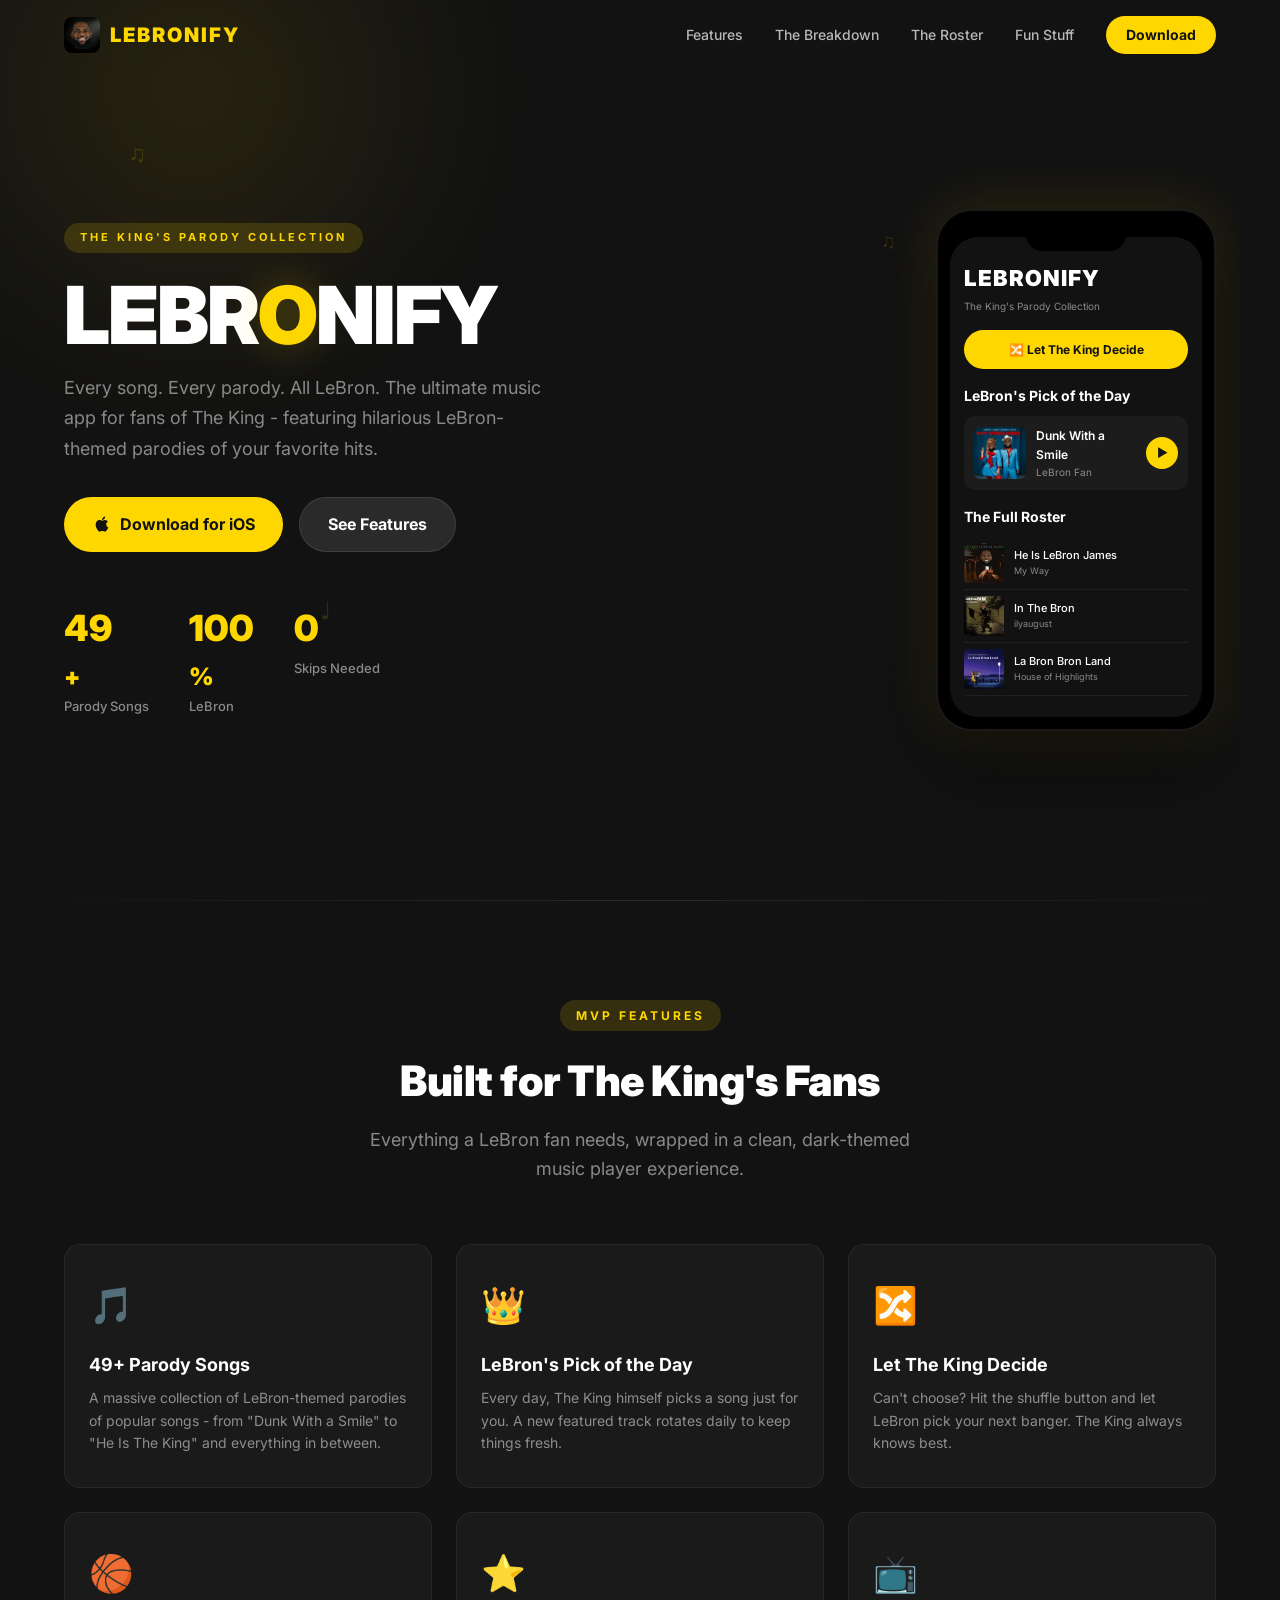
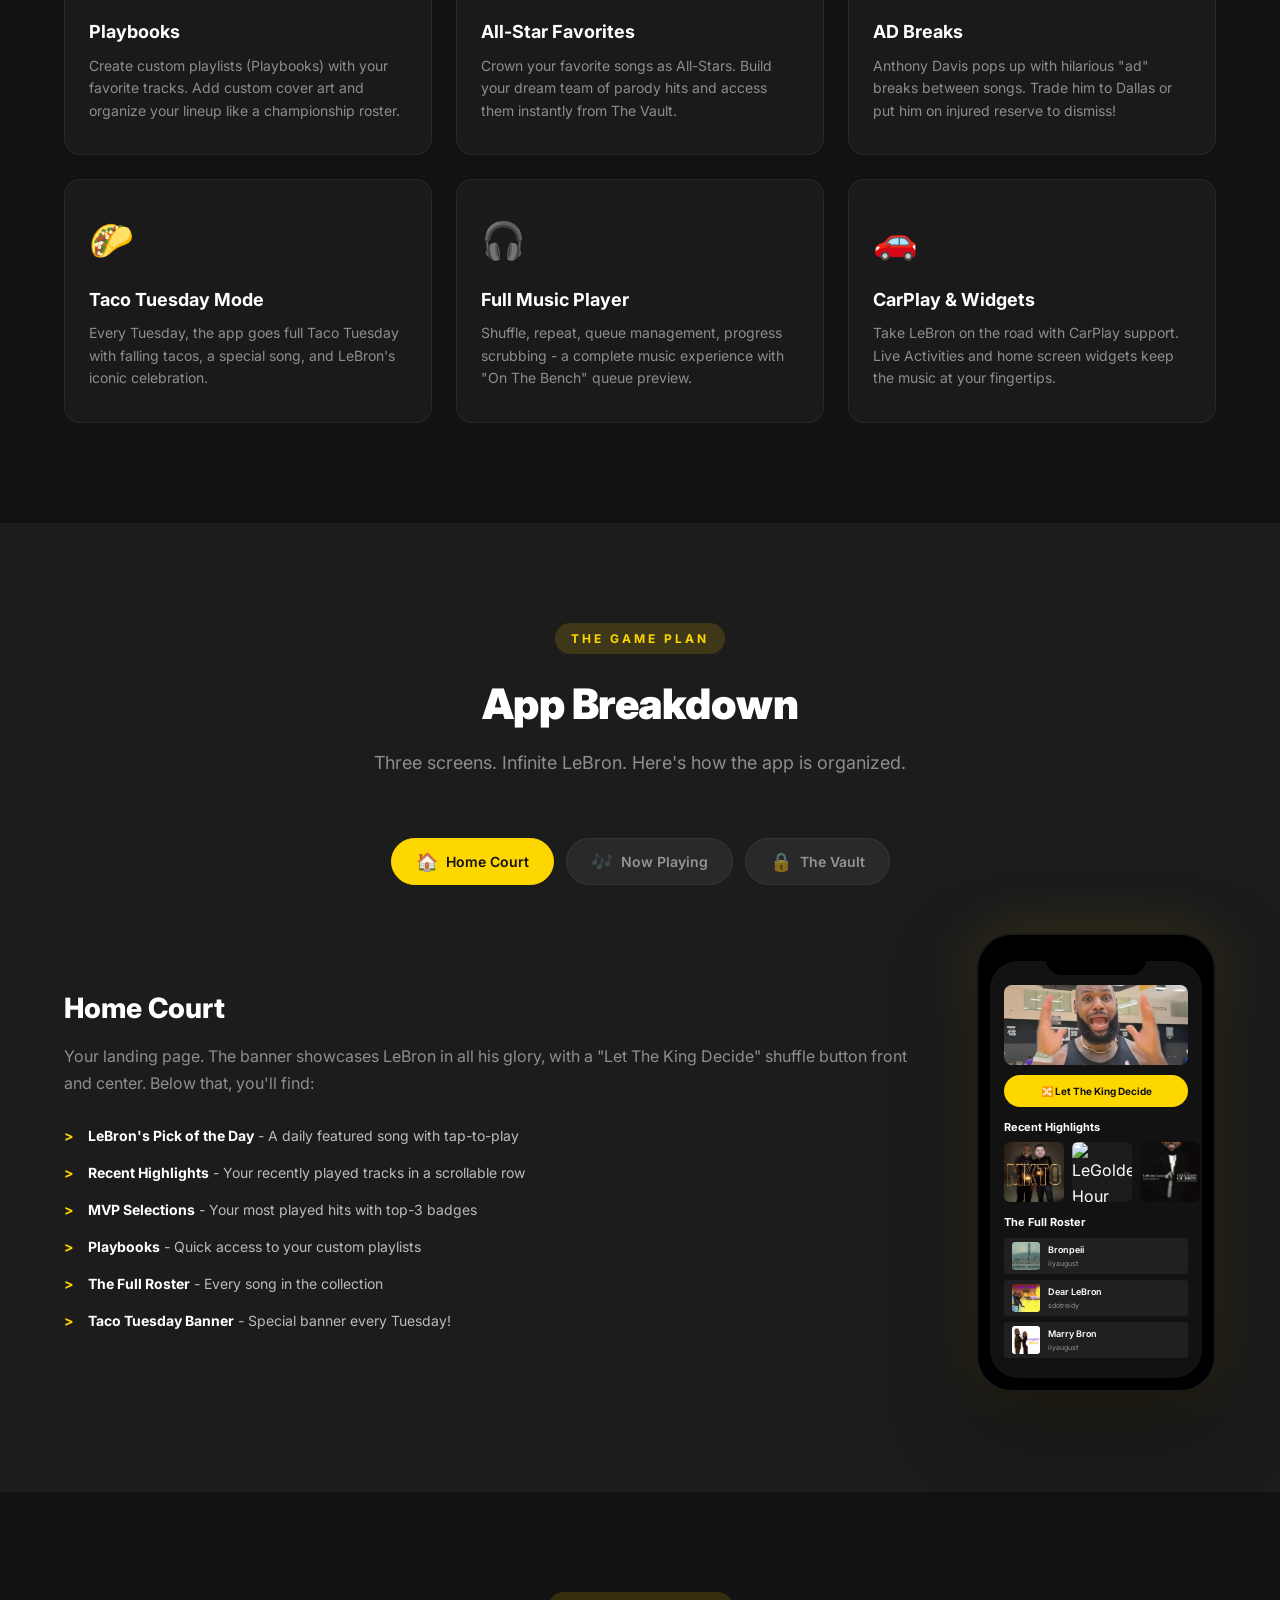
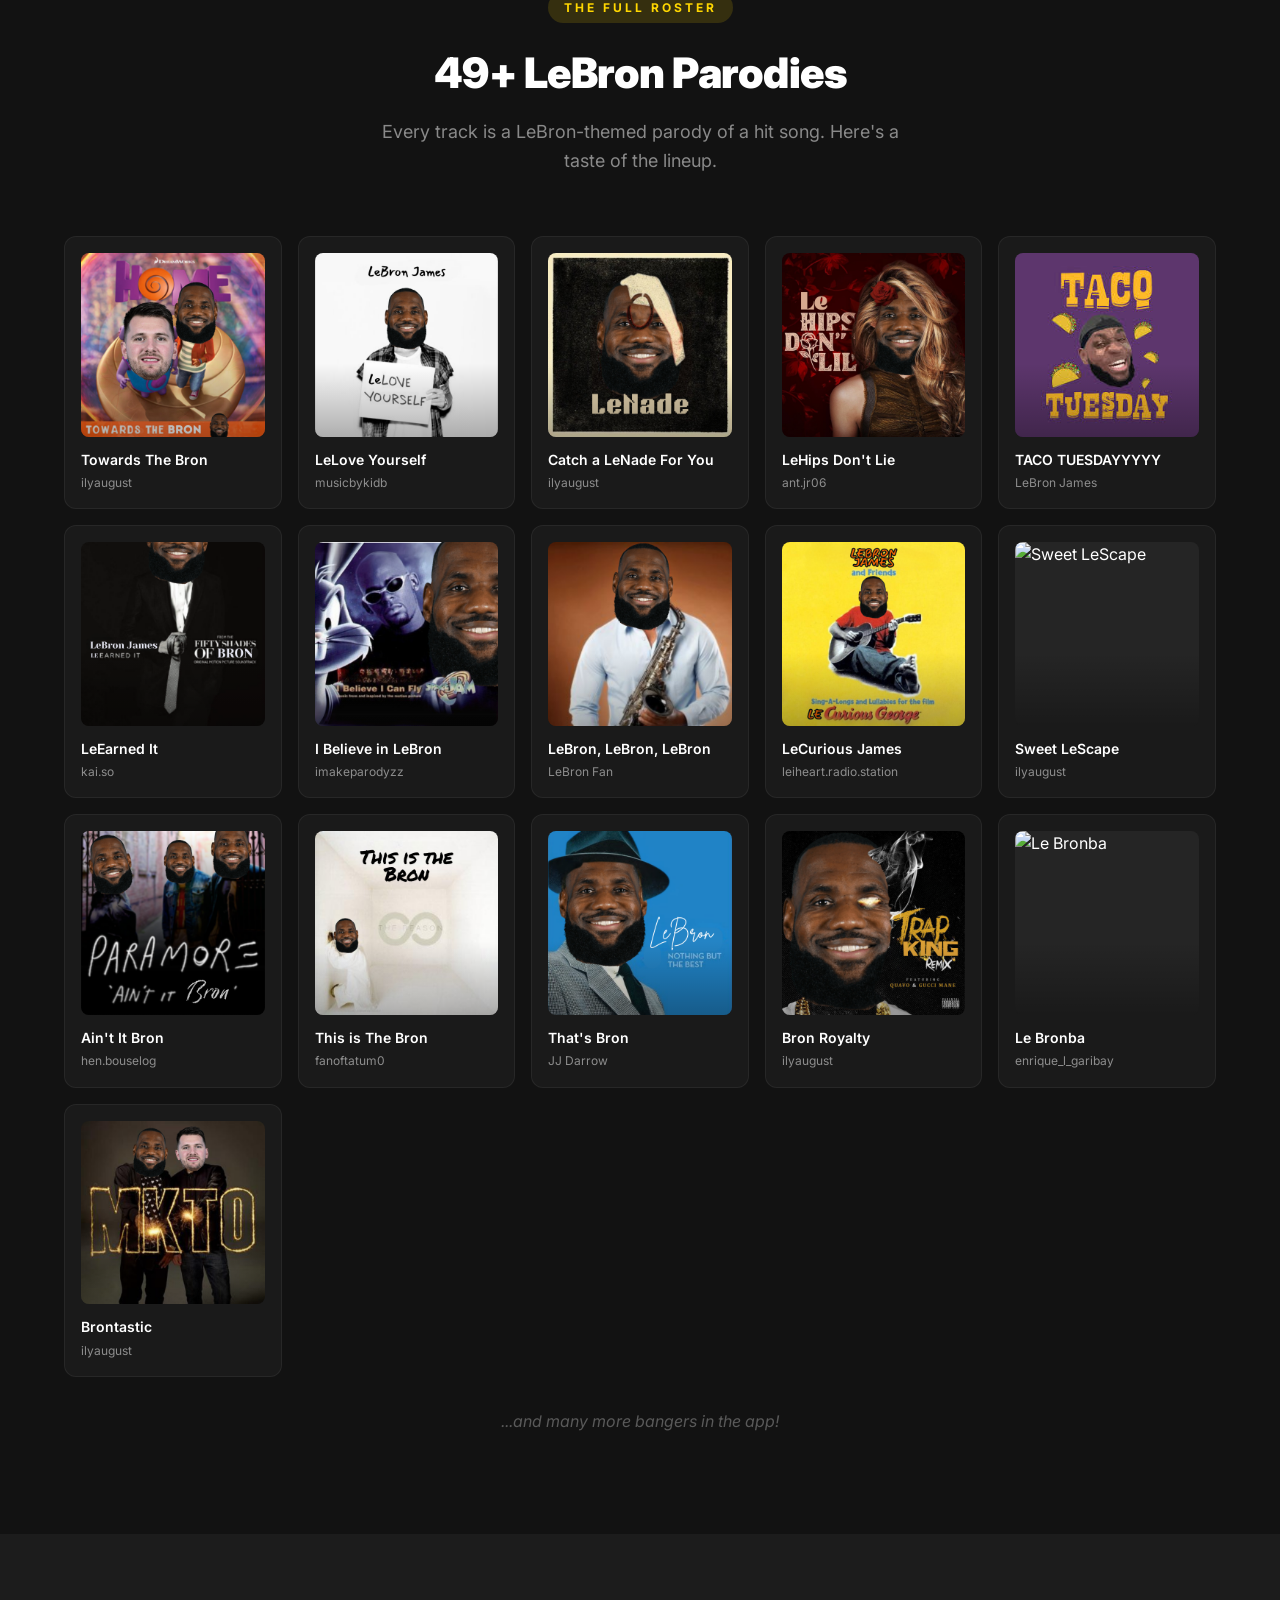
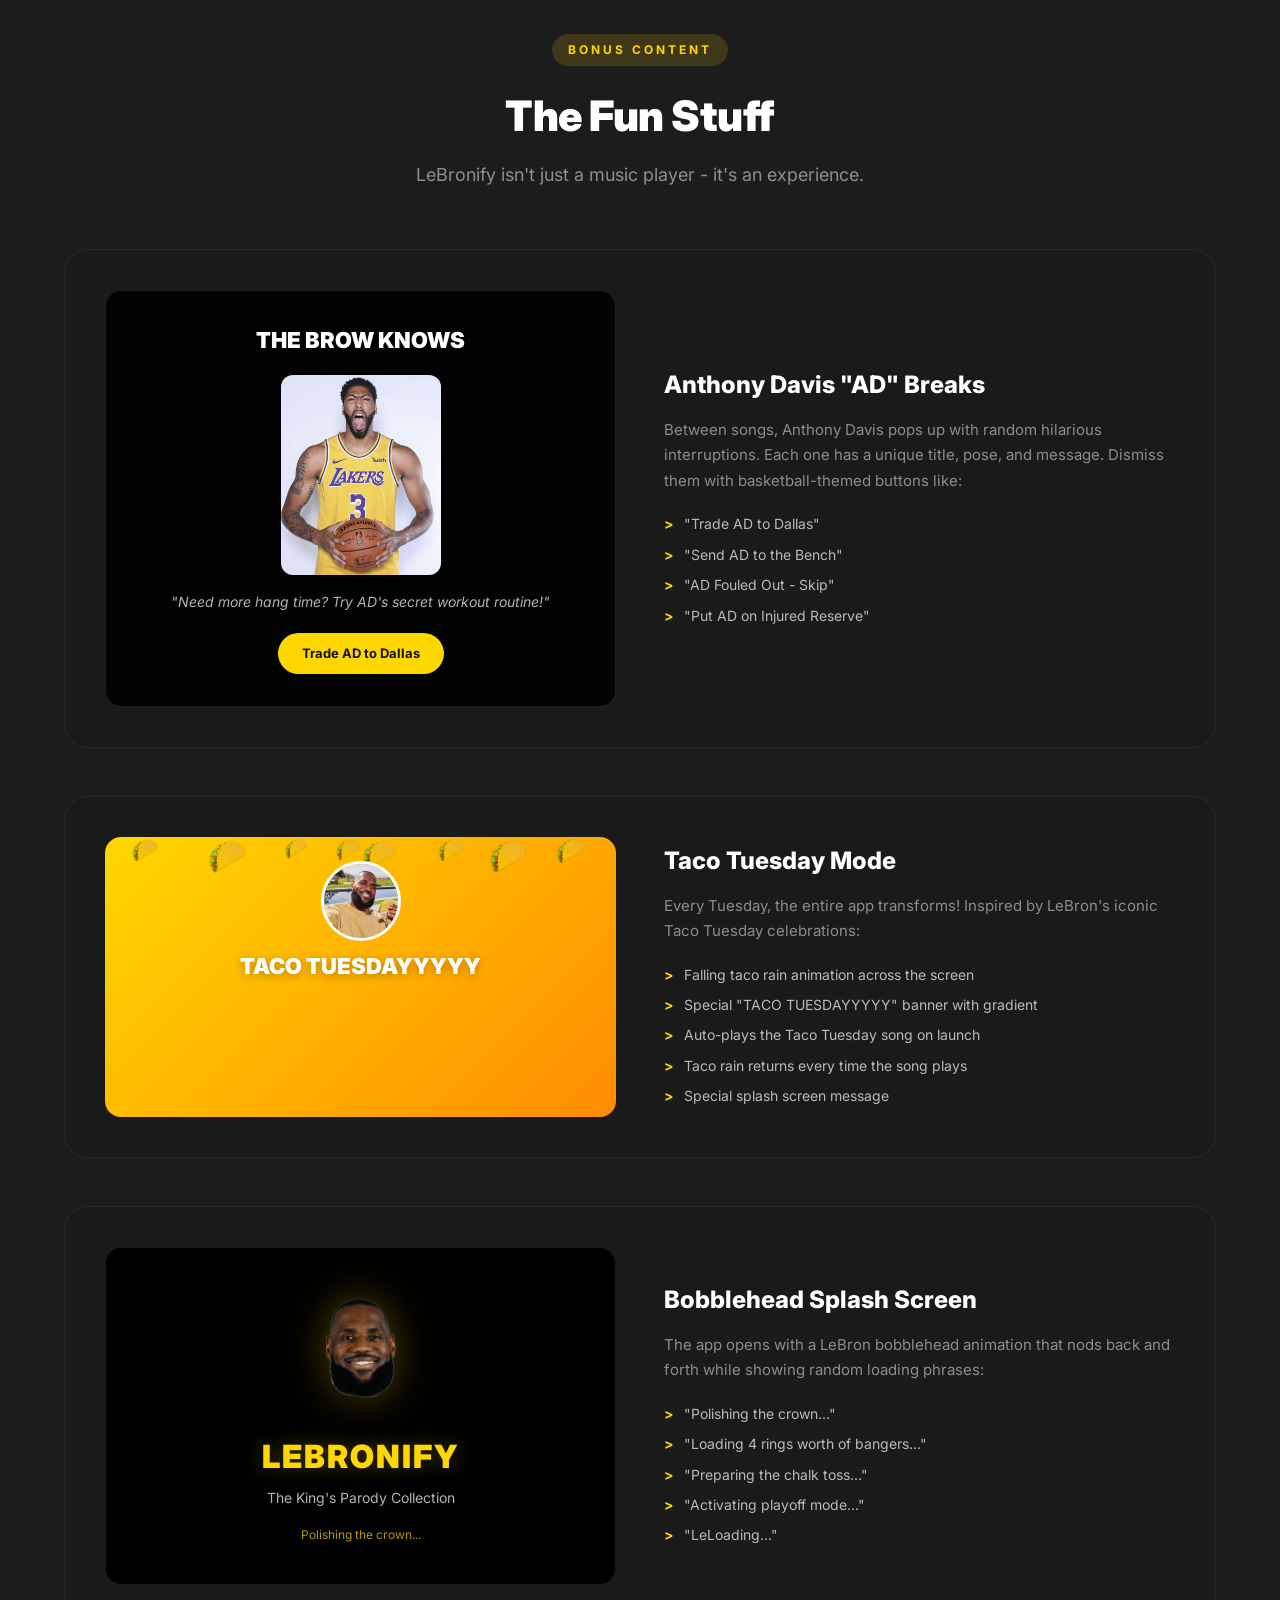
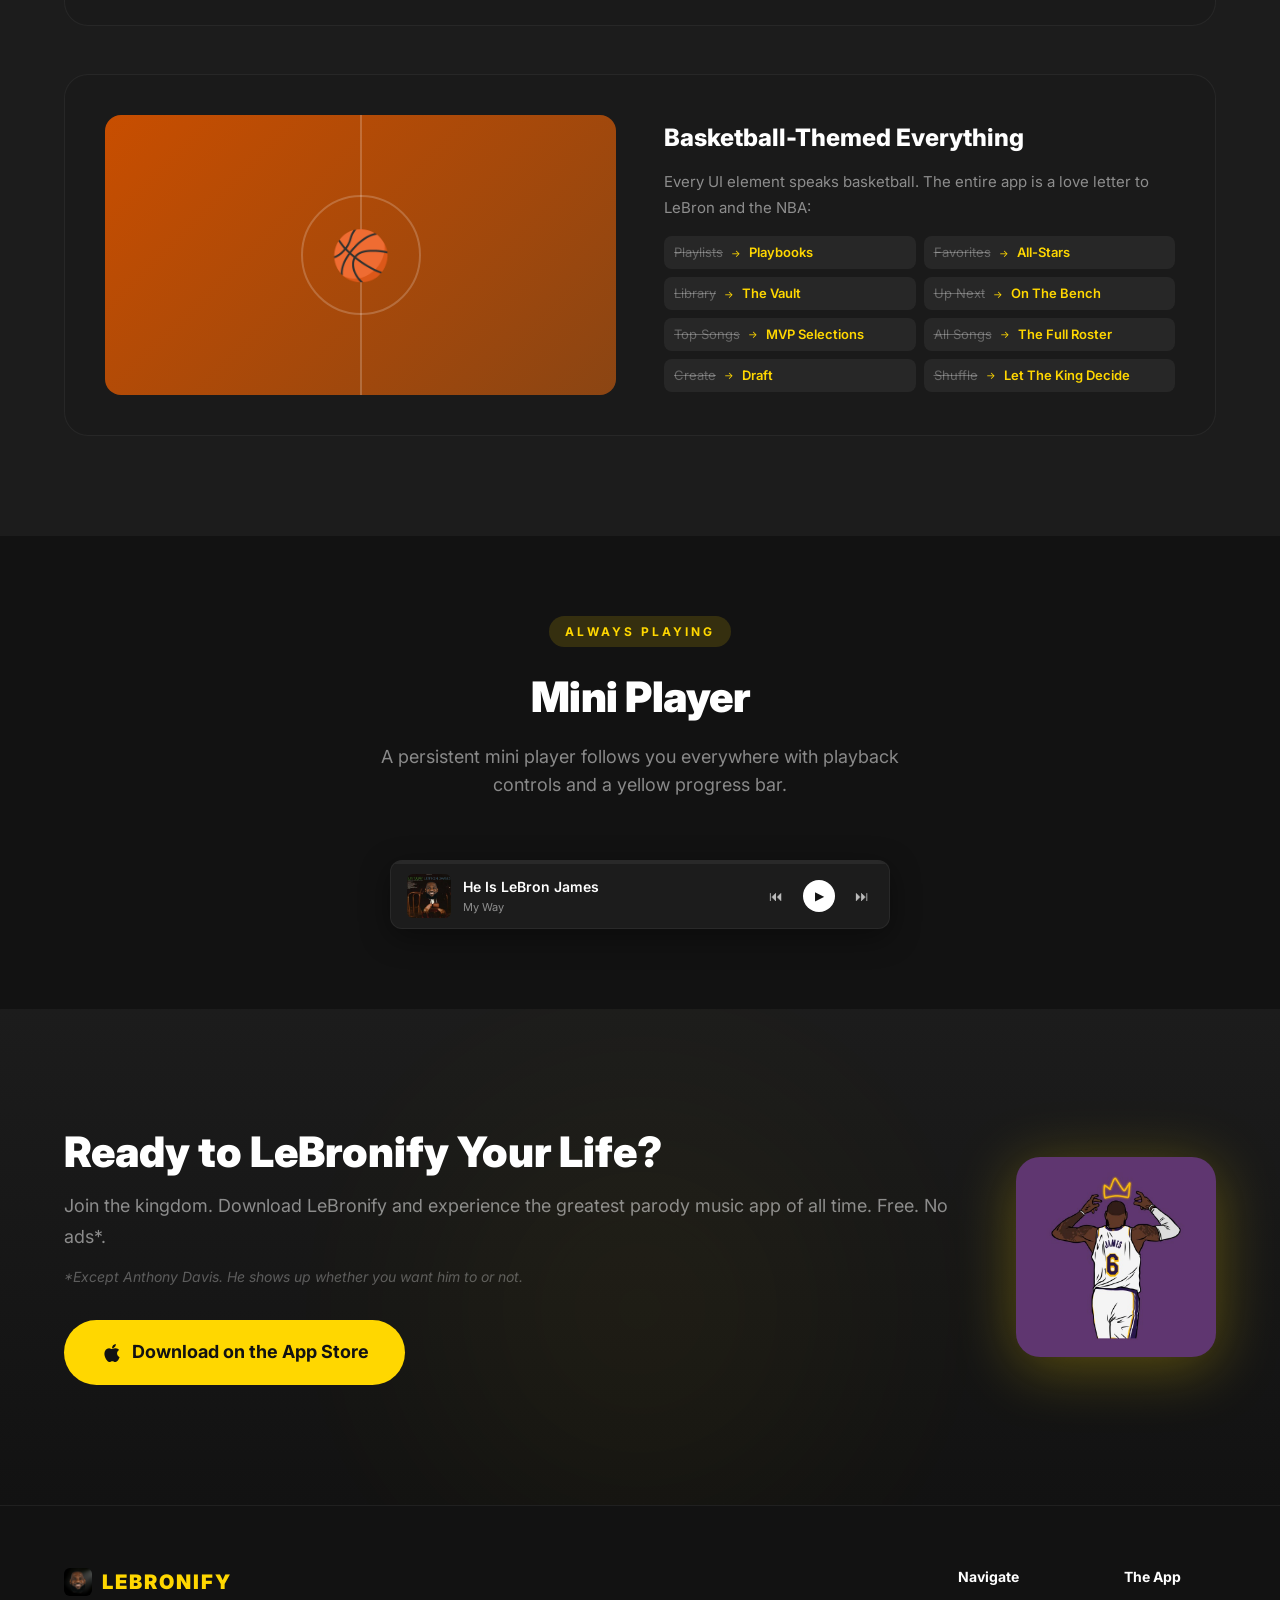
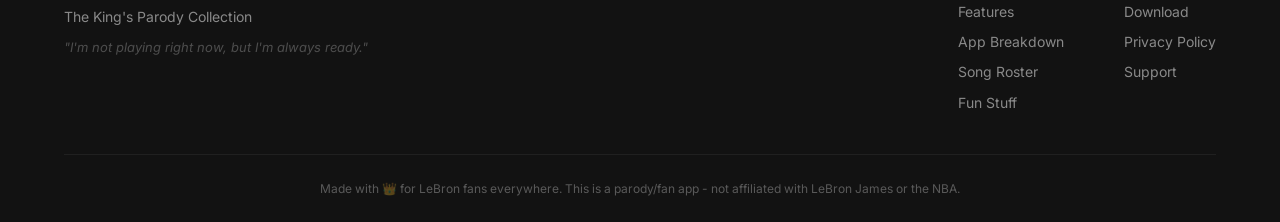
==== commit ffb457b5: "Use real app assets in website - album art, LeBron images, app icon Duplicated all iOS asset images " ====
--- a/website/index.html
+++ b/website/index.html
@@ -5,6 +5,7 @@
     <meta name="viewport" content="width=device-width, initial-scale=1.0">
     <title>LeBronify - The King's Parody Collection</title>
     <link rel="stylesheet" href="styles.css">
+    <link rel="icon" type="image/png" href="images/ui/app-icon.png">
     <link rel="preconnect" href="https://fonts.googleapis.com">
     <link rel="preconnect" href="https://fonts.gstatic.com" crossorigin>
     <link href="https://fonts.googleapis.com/css2?family=Inter:wght@400;500;600;700;800;900&display=swap" rel="stylesheet">
@@ -17,7 +18,7 @@
     <nav class="navbar" id="navbar">
         <div class="nav-content">
             <a href="#" class="nav-logo">
-                <span class="logo-crown">&#x1F451;</span>
+                <img src="images/ui/app-icon.png" alt="LeBronify" class="logo-icon">
                 <span class="logo-text">LEBRONIFY</span>
             </a>
             <div class="nav-links" id="nav-links">
@@ -62,7 +63,7 @@
             </div>
             <div class="hero-stats">
                 <div class="stat">
-                    <span class="stat-number" data-target="40">0</span><span class="stat-plus">+</span>
+                    <span class="stat-number" data-target="49">0</span><span class="stat-plus">+</span>
                     <span class="stat-label">Parody Songs</span>
                 </div>
                 <div class="stat">
@@ -87,33 +88,41 @@
                         <div class="mock-shuffle-btn">&#x1F500; Let The King Decide</div>
                         <div class="mock-section-title">LeBron's Pick of the Day</div>
                         <div class="mock-song-card">
-                            <div class="mock-album-art"></div>
+                            <div class="mock-album-art">
+                                <img src="images/albums/dunk_with_a_smile.png" alt="Dunk With a Smile">
+                            </div>
                             <div class="mock-song-info">
                                 <div class="mock-song-title">Dunk With a Smile</div>
-                                <div class="mock-song-artist">ilyaugust</div>
+                                <div class="mock-song-artist">LeBron Fan</div>
                             </div>
                             <div class="mock-play-btn">&#x25B6;</div>
                         </div>
                         <div class="mock-section-title">The Full Roster</div>
                         <div class="mock-song-row">
-                            <div class="mock-row-art"></div>
+                            <div class="mock-row-art">
+                                <img src="images/albums/he_is_lebron_james.png" alt="He Is LeBron James">
+                            </div>
                             <div class="mock-row-info">
                                 <div class="mock-row-title">He Is LeBron James</div>
-                                <div class="mock-row-artist">LeBron Fan</div>
+                                <div class="mock-row-artist">My Way</div>
                             </div>
                         </div>
                         <div class="mock-song-row">
-                            <div class="mock-row-art"></div>
+                            <div class="mock-row-art">
+                                <img src="images/albums/in_the_bron.png" alt="In The Bron">
+                            </div>
                             <div class="mock-row-info">
                                 <div class="mock-row-title">In The Bron</div>
                                 <div class="mock-row-artist">ilyaugust</div>
                             </div>
                         </div>
                         <div class="mock-song-row">
-                            <div class="mock-row-art"></div>
+                            <div class="mock-row-art">
+                                <img src="images/albums/la_bron_bron_land.png" alt="La Bron Bron Land">
+                            </div>
                             <div class="mock-row-info">
                                 <div class="mock-row-title">La Bron Bron Land</div>
-                                <div class="mock-row-artist">LeBron Fan</div>
+                                <div class="mock-row-artist">House of Highlights</div>
                             </div>
                         </div>
                     </div>
@@ -133,7 +142,7 @@
             <div class="features-grid">
                 <div class="feature-card" data-animate>
                     <div class="feature-icon">&#x1F3B5;</div>
-                    <h3>40+ Parody Songs</h3>
+                    <h3>49+ Parody Songs</h3>
                     <p>A massive collection of LeBron-themed parodies of popular songs - from "Dunk With a Smile" to "He Is The King" and everything in between.</p>
                 </div>
                 <div class="feature-card" data-animate>
@@ -218,18 +227,44 @@
                             <div class="phone-notch"></div>
                             <div class="phone-screen">
                                 <div class="mock-app dark">
-                                    <div class="mock-banner"></div>
+                                    <div class="mock-banner">
+                                        <img src="images/ui/lebron_banner.jpg" alt="LeBron Banner">
+                                    </div>
                                     <div class="mock-shuffle-btn small">&#x1F500; Let The King Decide</div>
-                                    <div class="mock-section-title small">LeBron's Pick of the Day</div>
+                                    <div class="mock-section-title small">Recent Highlights</div>
                                     <div class="mock-card-row">
-                                        <div class="mock-mini-card"></div>
-                                        <div class="mock-mini-card"></div>
-                                        <div class="mock-mini-card"></div>
+                                        <div class="mock-mini-card">
+                                            <img src="images/albums/brontastic.png" alt="Brontastic">
+                                        </div>
+                                        <div class="mock-mini-card">
+                                            <img src="images/albums/legolden_hour.png" alt="LeGolden Hour">
+                                        </div>
+                                        <div class="mock-mini-card">
+                                            <img src="images/albums/leearned_it.png" alt="LeEarned It">
+                                        </div>
                                     </div>
                                     <div class="mock-section-title small">The Full Roster</div>
-                                    <div class="mock-list-item"></div>
-                                    <div class="mock-list-item"></div>
-                                    <div class="mock-list-item"></div>
+                                    <div class="mock-list-item has-art">
+                                        <img src="images/albums/bronpeii.png" alt="Bronpeii">
+                                        <div class="mock-list-text">
+                                            <span class="mock-list-name">Bronpeii</span>
+                                            <span class="mock-list-sub">ilyaugust</span>
+                                        </div>
+                                    </div>
+                                    <div class="mock-list-item has-art">
+                                        <img src="images/albums/dear_lebron.png" alt="Dear LeBron">
+                                        <div class="mock-list-text">
+                                            <span class="mock-list-name">Dear LeBron</span>
+                                            <span class="mock-list-sub">sdotreidy</span>
+                                        </div>
+                                    </div>
+                                    <div class="mock-list-item has-art">
+                                        <img src="images/albums/marry_bron.png" alt="Marry Bron">
+                                        <div class="mock-list-text">
+                                            <span class="mock-list-name">Marry Bron</span>
+                                            <span class="mock-list-sub">ilyaugust</span>
+                                        </div>
+                                    </div>
                                 </div>
                             </div>
                         </div>
@@ -253,9 +288,11 @@
                             <div class="phone-notch"></div>
                             <div class="phone-screen">
                                 <div class="mock-app dark player">
-                                    <div class="mock-album-large"></div>
+                                    <div class="mock-album-large">
+                                        <img src="images/albums/dunk_with_a_smile.png" alt="Dunk With a Smile">
+                                    </div>
                                     <div class="mock-song-name">Dunk With a Smile</div>
-                                    <div class="mock-song-artist-name">ilyaugust</div>
+                                    <div class="mock-song-artist-name">LeBron Fan</div>
                                     <div class="mock-progress">
                                         <div class="mock-progress-fill"></div>
                                     </div>
@@ -301,23 +338,29 @@
                                         <span class="mock-tab">All-Stars</span>
                                     </div>
                                     <div class="mock-playlist-row">
-                                        <div class="mock-pl-art"></div>
+                                        <div class="mock-pl-art">
+                                            <img src="images/ui/lebron_recent.png" alt="Recently Played">
+                                        </div>
                                         <div class="mock-pl-info">
-                                            <div class="mock-pl-name">Game Day Bangers</div>
+                                            <div class="mock-pl-name">Recently Played</div>
                                             <div class="mock-pl-count">12 songs</div>
                                         </div>
                                     </div>
                                     <div class="mock-playlist-row">
-                                        <div class="mock-pl-art"></div>
+                                        <div class="mock-pl-art">
+                                            <img src="images/ui/lebron_top.png" alt="Top Hits">
+                                        </div>
                                         <div class="mock-pl-info">
-                                            <div class="mock-pl-name">Pregame Hype</div>
+                                            <div class="mock-pl-name">MVP Selections</div>
                                             <div class="mock-pl-count">8 songs</div>
                                         </div>
                                     </div>
                                     <div class="mock-playlist-row">
-                                        <div class="mock-pl-art"></div>
+                                        <div class="mock-pl-art">
+                                            <img src="images/ui/lebron_favorites.png" alt="Favorites">
+                                        </div>
                                         <div class="mock-pl-info">
-                                            <div class="mock-pl-name">LeBron Classics</div>
+                                            <div class="mock-pl-name">All-Stars</div>
                                             <div class="mock-pl-count">15 songs</div>
                                         </div>
                                     </div>
@@ -335,7 +378,7 @@
         <div class="container">
             <div class="section-header">
                 <span class="section-tag">THE FULL ROSTER</span>
-                <h2>40+ LeBron Parodies</h2>
+                <h2>49+ LeBron Parodies</h2>
                 <p>Every track is a LeBron-themed parody of a hit song. Here's a taste of the lineup.</p>
             </div>
             <div class="song-grid" id="song-grid">
@@ -360,7 +403,7 @@
                         <div class="ad-mockup">
                             <div class="ad-title">THE BROW KNOWS</div>
                             <div class="ad-image-placeholder">
-                                <span>AD</span>
+                                <img src="images/ui/ad_pose1.jpg" alt="Anthony Davis">
                             </div>
                             <div class="ad-message">"Need more hang time? Try AD's secret workout routine!"</div>
                             <div class="ad-dismiss">Trade AD to Dallas</div>
@@ -394,17 +437,18 @@
                     <div class="fun-card-visual">
                         <div class="taco-rain-demo" id="taco-demo">
                             <div class="taco-banner">
+                                <img src="images/ui/lebron_taco_tuesday.png" alt="Taco Tuesday LeBron" class="taco-lebron-img">
                                 <div class="taco-banner-text">TACO TUESDAYYYYY</div>
                             </div>
                             <div class="falling-tacos">
-                                <span class="taco">&#x1F32E;</span>
-                                <span class="taco">&#x1F32E;</span>
-                                <span class="taco">&#x1F32E;</span>
-                                <span class="taco">&#x1F32E;</span>
-                                <span class="taco">&#x1F32E;</span>
-                                <span class="taco">&#x1F32E;</span>
-                                <span class="taco">&#x1F32E;</span>
-                                <span class="taco">&#x1F32E;</span>
+                                <span class="taco"><img src="images/ui/taco_image.png" alt="taco" class="taco-img"></span>
+                                <span class="taco"><img src="images/ui/taco_image.png" alt="taco" class="taco-img"></span>
+                                <span class="taco"><img src="images/ui/taco_image.png" alt="taco" class="taco-img"></span>
+                                <span class="taco"><img src="images/ui/taco_image.png" alt="taco" class="taco-img"></span>
+                                <span class="taco"><img src="images/ui/taco_image.png" alt="taco" class="taco-img"></span>
+                                <span class="taco"><img src="images/ui/taco_image.png" alt="taco" class="taco-img"></span>
+                                <span class="taco"><img src="images/ui/taco_image.png" alt="taco" class="taco-img"></span>
+                                <span class="taco"><img src="images/ui/taco_image.png" alt="taco" class="taco-img"></span>
                             </div>
                         </div>
                     </div>
@@ -414,7 +458,9 @@
                 <div class="fun-card splash-card" data-animate>
                     <div class="fun-card-visual">
                         <div class="splash-mockup">
-                            <div class="splash-avatar" id="bobblehead">&#x1F451;</div>
+                            <div class="splash-avatar" id="bobblehead">
+                                <img src="images/ui/lebron_default.png" alt="LeBron Bobblehead" class="bobblehead-img">
+                            </div>
                             <div class="splash-title-mock">LEBRONIFY</div>
                             <div class="splash-sub">The King's Parody Collection</div>
                             <div class="splash-phrase" id="splash-phrase">Checking LeBron's playlist...</div>
@@ -507,10 +553,12 @@
                         <div class="mini-progress-fill" id="mini-progress-fill"></div>
                     </div>
                     <div class="mini-content">
-                        <div class="mini-art"></div>
+                        <div class="mini-art">
+                            <img src="images/albums/he_is_lebron_james.png" alt="He Is LeBron James">
+                        </div>
                         <div class="mini-info">
                             <div class="mini-title">He Is LeBron James</div>
-                            <div class="mini-artist">LeBron Fan</div>
+                            <div class="mini-artist">My Way</div>
                         </div>
                         <div class="mini-controls">
                             <button class="mini-ctrl">&#x23EE;</button>
@@ -538,7 +586,7 @@
                 </div>
                 <div class="download-visual">
                     <div class="crown-animation">
-                        <span class="big-crown">&#x1F451;</span>
+                        <img src="images/ui/lebron_crown.jpg" alt="LeBron Crown" class="big-crown-img">
                     </div>
                 </div>
             </div>
@@ -550,7 +598,9 @@
         <div class="container">
             <div class="footer-content">
                 <div class="footer-brand">
-                    <span class="footer-logo">&#x1F451; LEBRONIFY</span>
+                    <span class="footer-logo">
+                        <img src="images/ui/app-icon.png" alt="LeBronify" class="footer-logo-icon"> LEBRONIFY
+                    </span>
                     <p>The King's Parody Collection</p>
                     <p class="footer-quote">"I'm not playing right now, but I'm always ready."</p>
                 </div>
--- a/website/styles.css
+++ b/website/styles.css
@@ -108,14 +108,16 @@
 .nav-logo {
     display: flex;
     align-items: center;
-    gap: 8px;
+    gap: 10px;
     font-size: 20px;
     font-weight: 900;
     letter-spacing: 2px;
 }
 
-.logo-crown {
-    font-size: 24px;
+.logo-icon {
+    width: 36px;
+    height: 36px;
+    border-radius: 8px;
 }
 
 .logo-text {
@@ -509,9 +511,16 @@
 .mock-album-art {
     width: 52px;
     height: 52px;
-    background: linear-gradient(135deg, var(--yellow-dim), var(--bg-tertiary));
     border-radius: 6px;
     flex-shrink: 0;
+    overflow: hidden;
+    background: var(--bg-tertiary);
+}
+
+.mock-album-art img {
+    width: 100%;
+    height: 100%;
+    object-fit: cover;
 }
 
 .mock-song-info {
@@ -554,9 +563,16 @@
 .mock-row-art {
     width: 40px;
     height: 40px;
-    background: linear-gradient(135deg, var(--yellow-dim), var(--bg-tertiary));
     border-radius: 4px;
     flex-shrink: 0;
+    overflow: hidden;
+    background: var(--bg-tertiary);
+}
+
+.mock-row-art img {
+    width: 100%;
+    height: 100%;
+    object-fit: cover;
 }
 
 .mock-row-info { flex: 1; }
@@ -575,9 +591,16 @@
 /* Mock app breakdown screens */
 .mock-banner {
     height: 80px;
-    background: linear-gradient(135deg, var(--bg-tertiary), var(--yellow-dim));
     border-radius: var(--radius-sm);
     margin-bottom: 10px;
+    overflow: hidden;
+    position: relative;
+}
+
+.mock-banner img {
+    width: 100%;
+    height: 100%;
+    object-fit: cover;
 }
 
 .mock-card-row {
@@ -592,6 +615,13 @@
     background: var(--bg-secondary);
     border-radius: 6px;
     flex-shrink: 0;
+    overflow: hidden;
+}
+
+.mock-mini-card img {
+    width: 100%;
+    height: 100%;
+    object-fit: cover;
 }
 
 .mock-list-item {
@@ -601,6 +631,43 @@
     margin-bottom: 6px;
 }
 
+.mock-list-item.has-art {
+    display: flex;
+    align-items: center;
+    gap: 8px;
+    padding: 0 8px;
+    height: auto;
+    padding: 4px 8px;
+}
+
+.mock-list-item.has-art img {
+    width: 28px;
+    height: 28px;
+    border-radius: 3px;
+    object-fit: cover;
+    flex-shrink: 0;
+}
+
+.mock-list-text {
+    display: flex;
+    flex-direction: column;
+    min-width: 0;
+}
+
+.mock-list-name {
+    font-size: 9px;
+    font-weight: 600;
+    color: var(--white);
+    white-space: nowrap;
+    overflow: hidden;
+    text-overflow: ellipsis;
+}
+
+.mock-list-sub {
+    font-size: 7px;
+    color: var(--white-50);
+}
+
 /* Player mock */
 .mock-app.player {
     display: flex;
@@ -612,10 +679,16 @@
 .mock-album-large {
     width: 160px;
     height: 160px;
-    background: linear-gradient(135deg, var(--yellow-dim), var(--bg-tertiary));
     border-radius: var(--radius-md);
     margin-bottom: 16px;
     box-shadow: 0 10px 30px rgba(0, 0, 0, 0.3);
+    overflow: hidden;
+}
+
+.mock-album-large img {
+    width: 100%;
+    height: 100%;
+    object-fit: cover;
 }
 
 .mock-song-name {
@@ -715,9 +788,16 @@
 .mock-pl-art {
     width: 44px;
     height: 44px;
-    background: linear-gradient(135deg, #4a148c, #1a237e);
     border-radius: 6px;
     flex-shrink: 0;
+    overflow: hidden;
+    background: var(--bg-tertiary);
+}
+
+.mock-pl-art img {
+    width: 100%;
+    height: 100%;
+    object-fit: cover;
 }
 
 .mock-pl-name {
@@ -931,22 +1011,26 @@
 .song-item-art {
     width: 100%;
     aspect-ratio: 1;
-    background: linear-gradient(135deg, var(--yellow-dim), var(--bg-tertiary));
     border-radius: var(--radius-sm);
     margin-bottom: 12px;
-    display: flex;
-    align-items: center;
-    justify-content: center;
-    font-size: 32px;
     position: relative;
     overflow: hidden;
+    background: var(--bg-tertiary);
+}
+
+.song-item-art img {
+    width: 100%;
+    height: 100%;
+    object-fit: cover;
+    display: block;
 }
 
 .song-item-art::after {
     content: '';
     position: absolute;
     inset: 0;
-    background: linear-gradient(180deg, transparent 60%, rgba(0,0,0,0.4));
+    background: linear-gradient(180deg, transparent 60%, rgba(0,0,0,0.3));
+    pointer-events: none;
 }
 
 .song-item-title {
@@ -1065,17 +1149,17 @@
 }
 
 .ad-image-placeholder {
-    width: 140px;
-    height: 180px;
-    background: linear-gradient(135deg, var(--bg-tertiary), var(--white-10));
+    width: 160px;
+    height: 200px;
     border-radius: var(--radius-md);
     margin: 0 auto 16px;
-    display: flex;
-    align-items: center;
-    justify-content: center;
-    font-size: 48px;
-    font-weight: 900;
-    color: var(--white-30);
+    overflow: hidden;
+}
+
+.ad-image-placeholder img {
+    width: 100%;
+    height: 100%;
+    object-fit: cover;
 }
 
 .ad-message {
@@ -1106,6 +1190,20 @@
     min-height: 280px;
 }
 
+.taco-banner {
+    position: relative;
+    z-index: 2;
+}
+
+.taco-lebron-img {
+    width: 80px;
+    height: 80px;
+    object-fit: cover;
+    border-radius: 50%;
+    margin: 0 auto 8px;
+    border: 3px solid white;
+}
+
 .taco-banner-text {
     font-size: 22px;
     font-weight: 900;
@@ -1131,14 +1229,27 @@
     opacity: 0.8;
 }
 
-.taco:nth-child(1) { left: 5%; animation-delay: 0s; font-size: 28px; }
-.taco:nth-child(2) { left: 20%; animation-delay: 0.5s; font-size: 36px; }
-.taco:nth-child(3) { left: 35%; animation-delay: 1s; font-size: 24px; }
-.taco:nth-child(4) { left: 50%; animation-delay: 1.5s; font-size: 32px; }
-.taco:nth-child(5) { left: 65%; animation-delay: 0.3s; font-size: 28px; }
-.taco:nth-child(6) { left: 75%; animation-delay: 0.8s; font-size: 36px; }
-.taco:nth-child(7) { left: 88%; animation-delay: 1.2s; font-size: 30px; }
-.taco:nth-child(8) { left: 45%; animation-delay: 2s; font-size: 26px; }
+.taco-img {
+    width: 36px;
+    height: 36px;
+    object-fit: contain;
+}
+
+.taco:nth-child(1) { left: 5%; animation-delay: 0s; }
+.taco:nth-child(1) .taco-img { width: 28px; height: 28px; }
+.taco:nth-child(2) { left: 20%; animation-delay: 0.5s; }
+.taco:nth-child(2) .taco-img { width: 40px; height: 40px; }
+.taco:nth-child(3) { left: 35%; animation-delay: 1s; }
+.taco:nth-child(3) .taco-img { width: 24px; height: 24px; }
+.taco:nth-child(4) { left: 50%; animation-delay: 1.5s; }
+.taco:nth-child(5) { left: 65%; animation-delay: 0.3s; }
+.taco:nth-child(5) .taco-img { width: 28px; height: 28px; }
+.taco:nth-child(6) { left: 75%; animation-delay: 0.8s; }
+.taco:nth-child(6) .taco-img { width: 40px; height: 40px; }
+.taco:nth-child(7) { left: 88%; animation-delay: 1.2s; }
+.taco:nth-child(7) .taco-img { width: 30px; height: 30px; }
+.taco:nth-child(8) { left: 45%; animation-delay: 2s; }
+.taco:nth-child(8) .taco-img { width: 26px; height: 26px; }
 
 @keyframes tacoFall {
     0% { transform: translateY(-50px) rotate(0deg); opacity: 0; }
@@ -1157,10 +1268,16 @@
 }
 
 .splash-avatar {
-    font-size: 80px;
     animation: bobble 1.5s ease-in-out infinite alternate;
     display: inline-block;
     margin-bottom: 16px;
+}
+
+.bobblehead-img {
+    width: 120px;
+    height: 120px;
+    object-fit: contain;
+    filter: drop-shadow(0 0 20px var(--yellow-glow));
 }
 
 @keyframes bobble {
@@ -1305,9 +1422,16 @@
 .mini-art {
     width: 44px;
     height: 44px;
-    background: linear-gradient(135deg, var(--yellow-dim), var(--bg-tertiary));
     border-radius: 6px;
     flex-shrink: 0;
+    overflow: hidden;
+    background: var(--bg-tertiary);
+}
+
+.mini-art img {
+    width: 100%;
+    height: 100%;
+    object-fit: cover;
 }
 
 .mini-info {
@@ -1421,9 +1545,11 @@
     position: relative;
 }
 
-.big-crown {
-    font-size: 120px;
-    display: block;
+.big-crown-img {
+    width: 200px;
+    height: 200px;
+    object-fit: cover;
+    border-radius: var(--radius-xl);
     animation: crownFloat 3s ease-in-out infinite;
     filter: drop-shadow(0 10px 30px var(--yellow-glow));
 }
@@ -1457,8 +1583,16 @@
     font-weight: 900;
     color: var(--yellow);
     letter-spacing: 2px;
-    display: block;
+    display: flex;
+    align-items: center;
+    gap: 10px;
     margin-bottom: 8px;
+}
+
+.footer-logo-icon {
+    width: 28px;
+    height: 28px;
+    border-radius: 6px;
 }
 
 .footer-brand p {
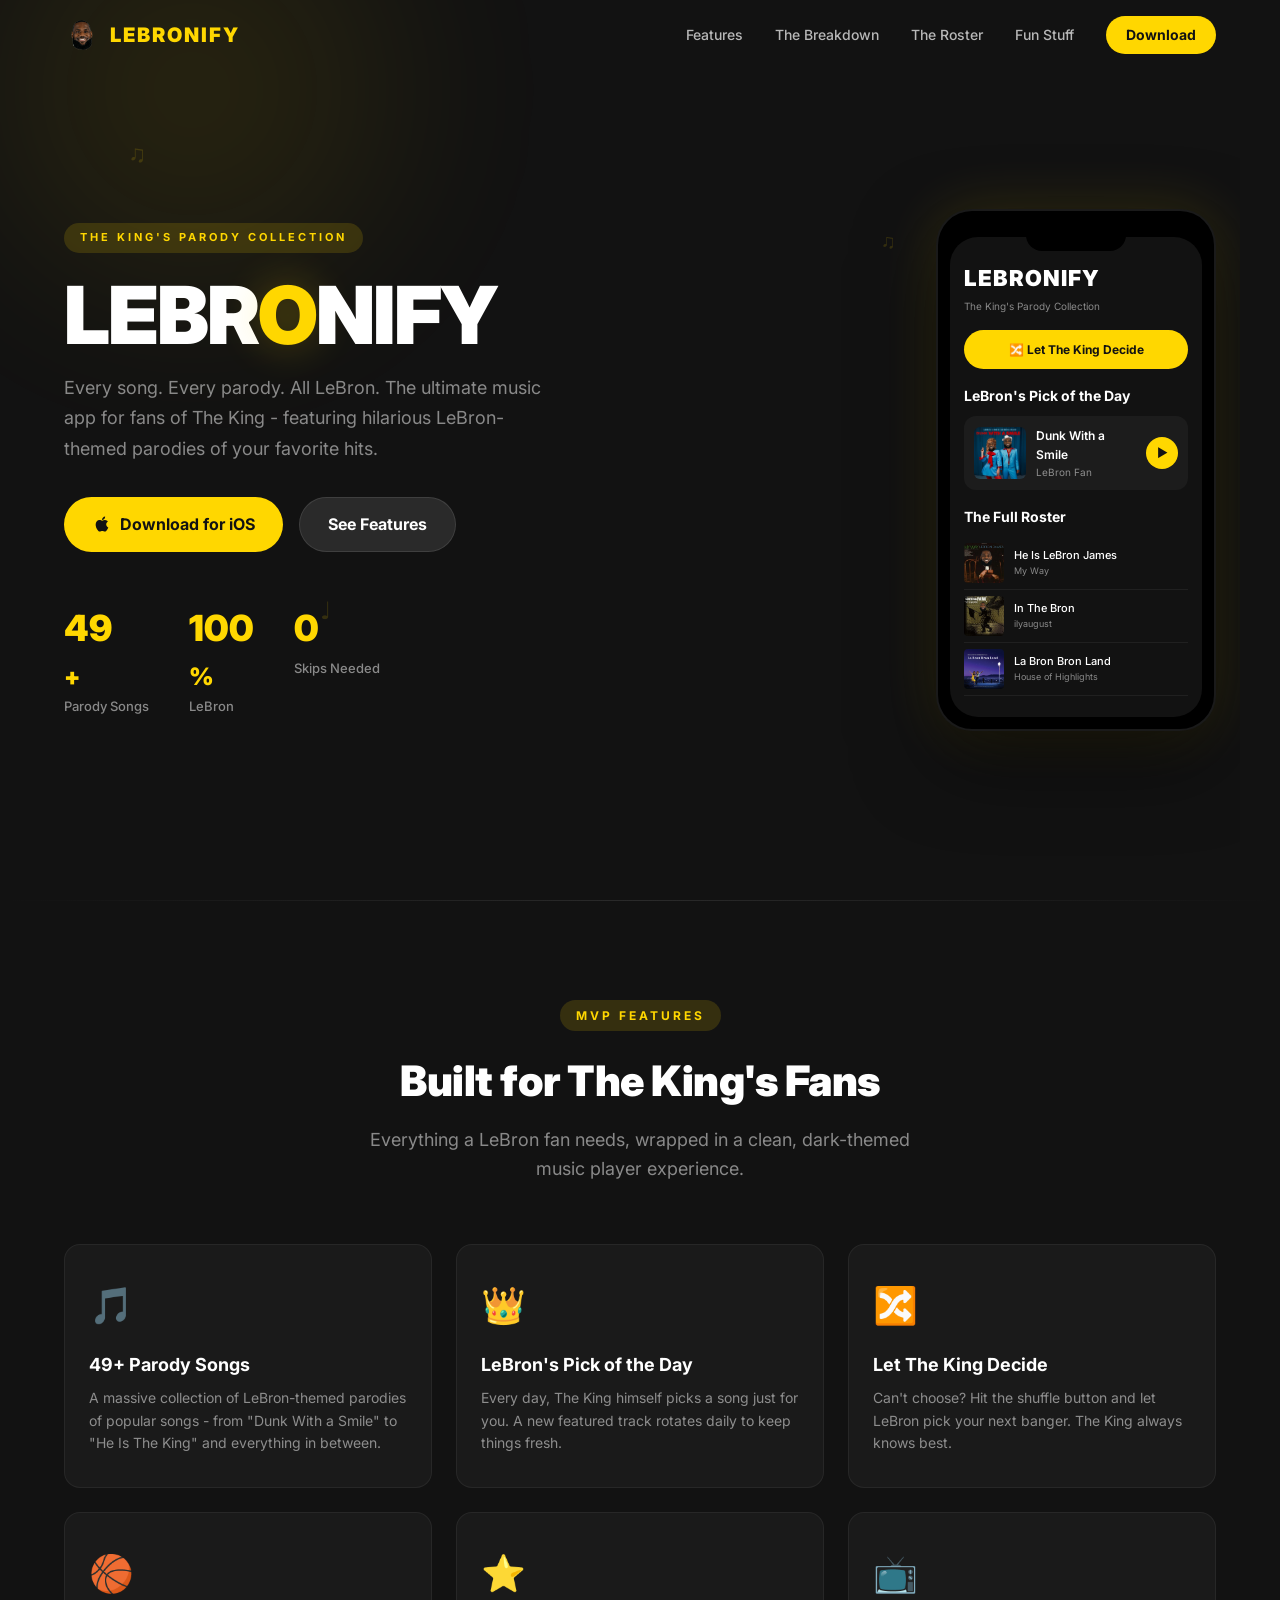
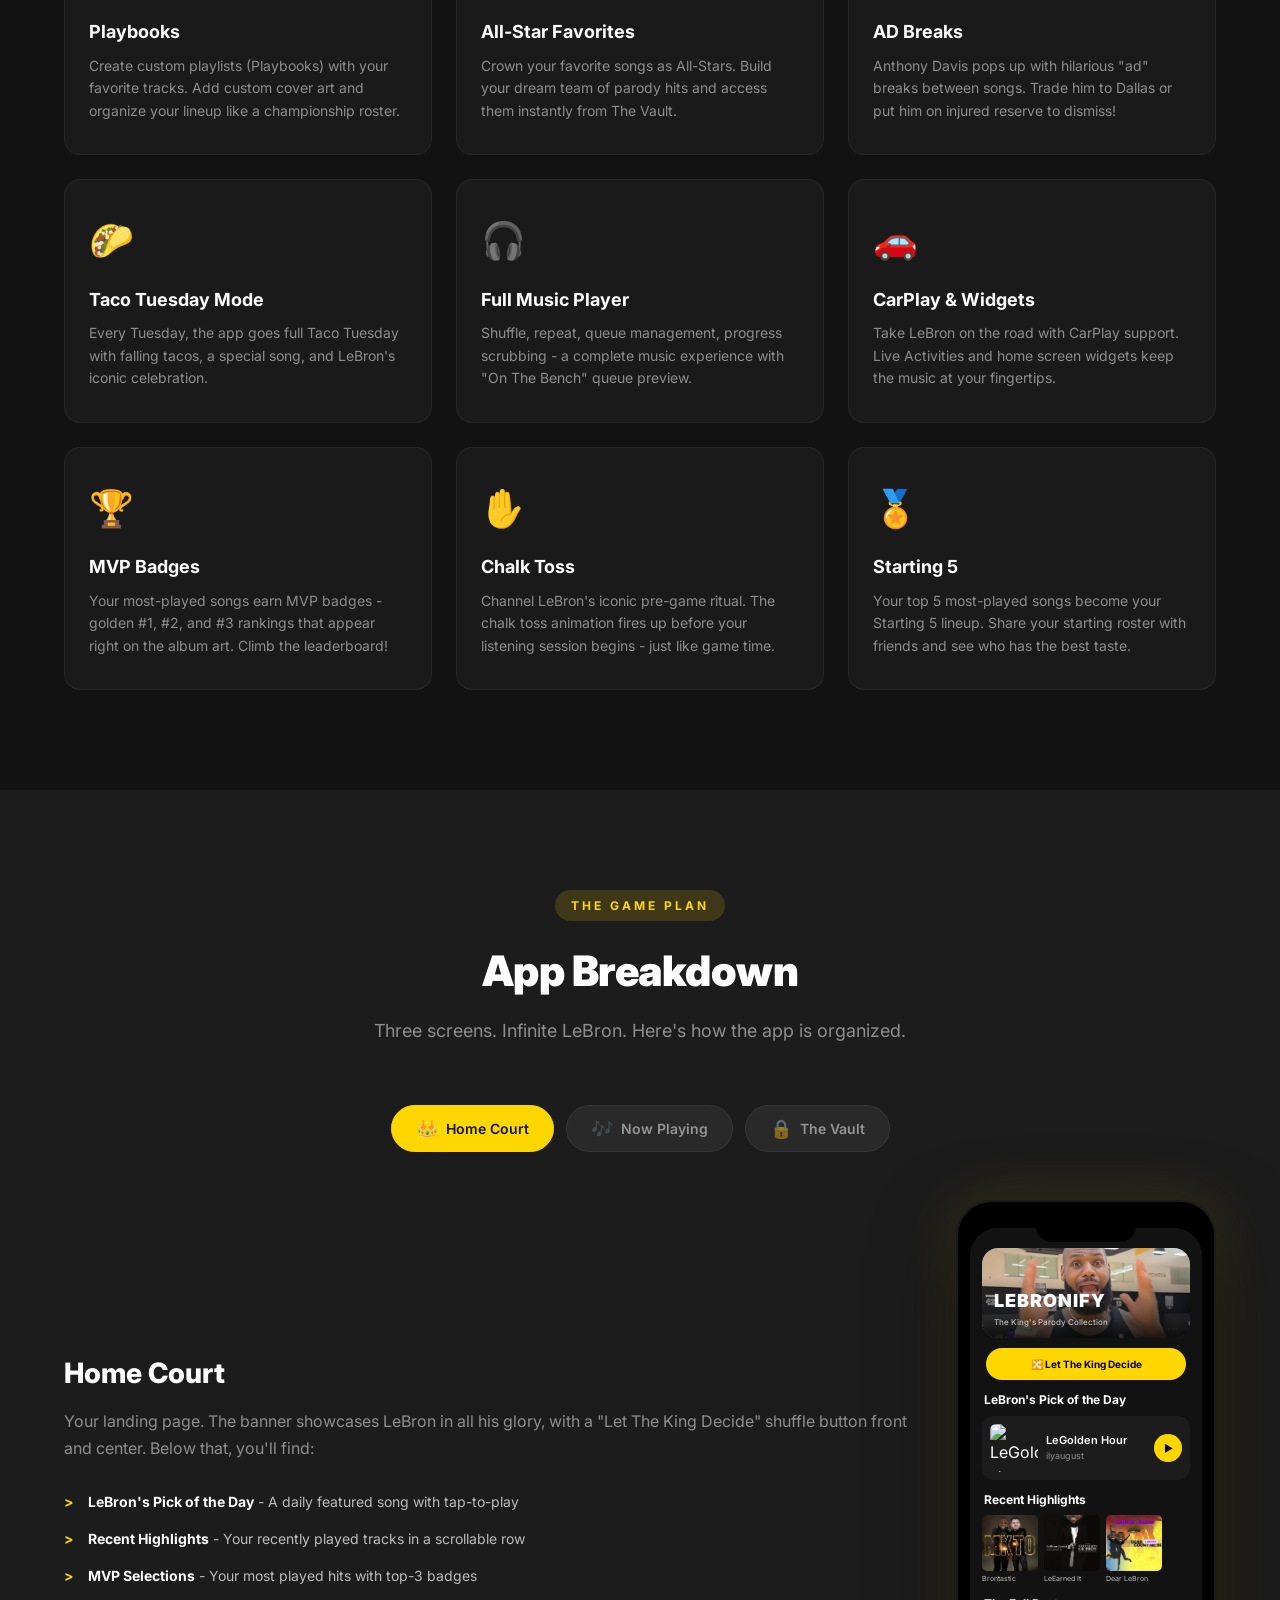
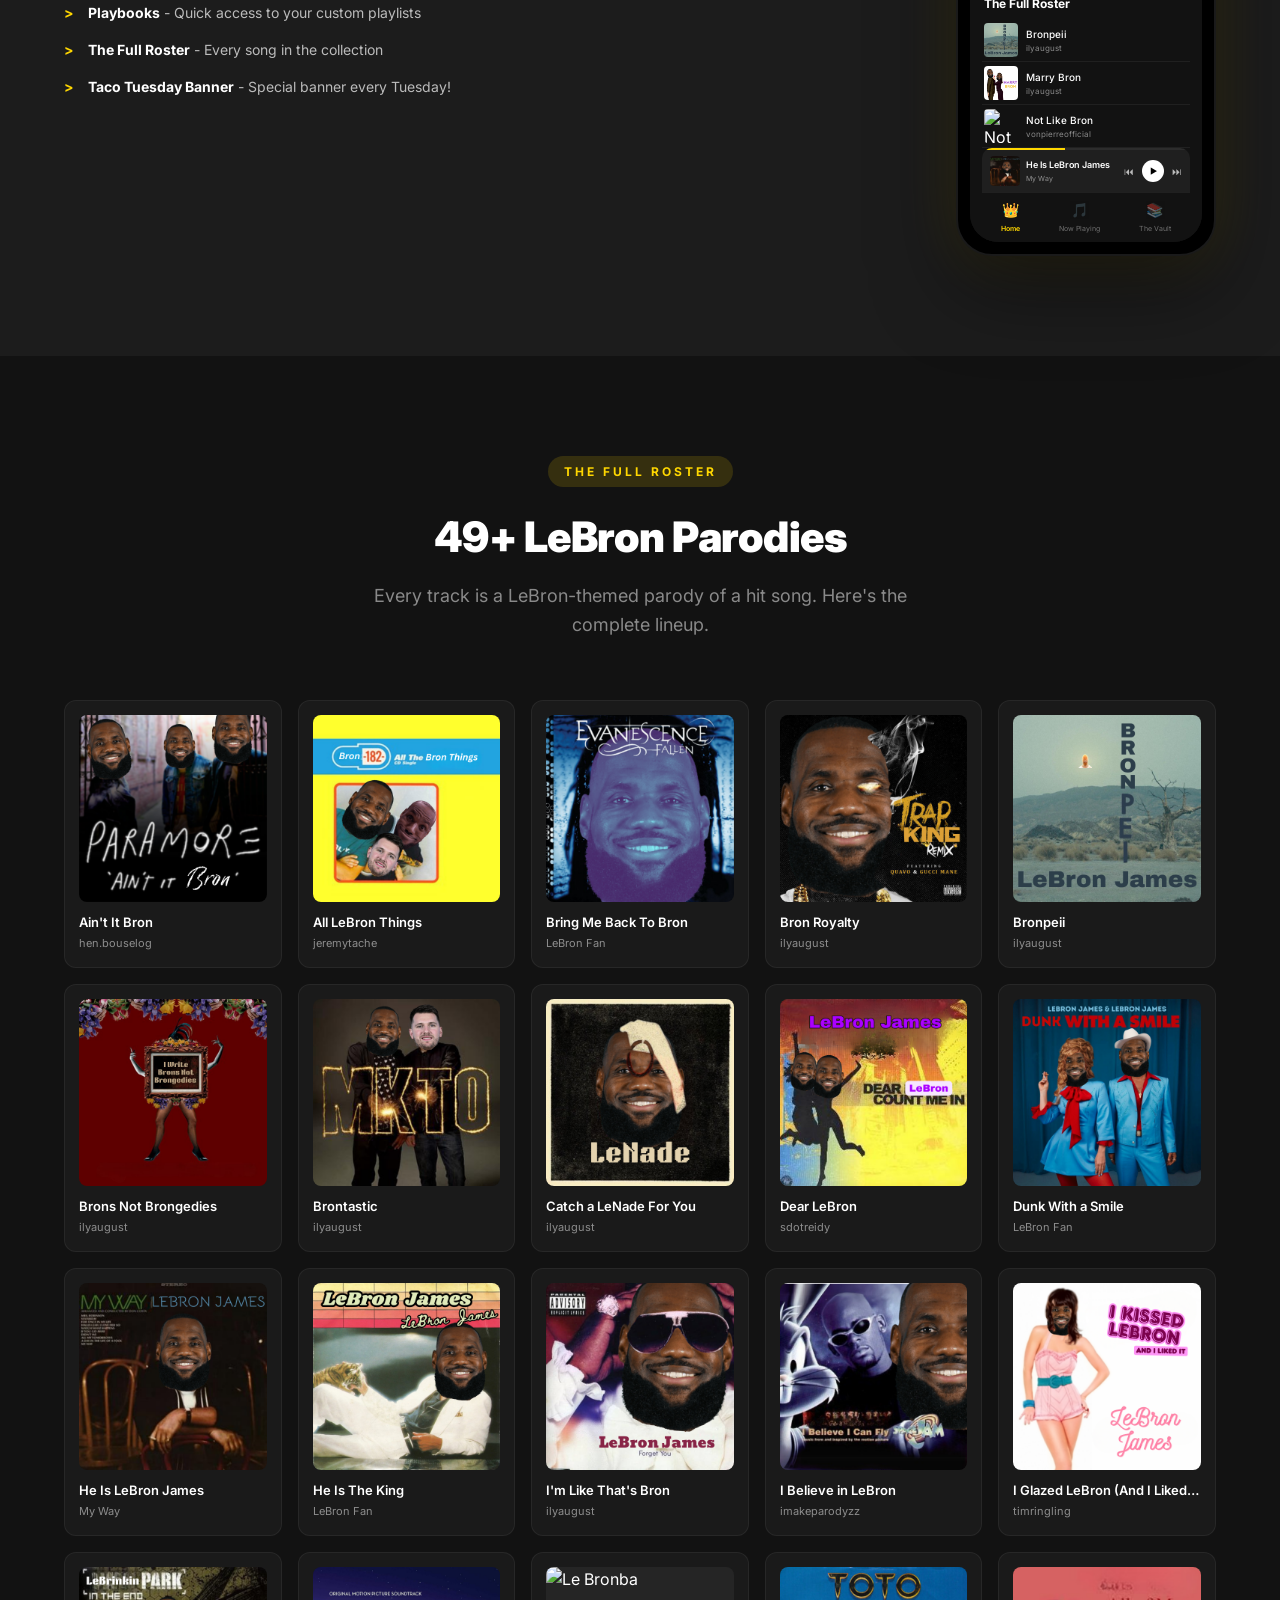
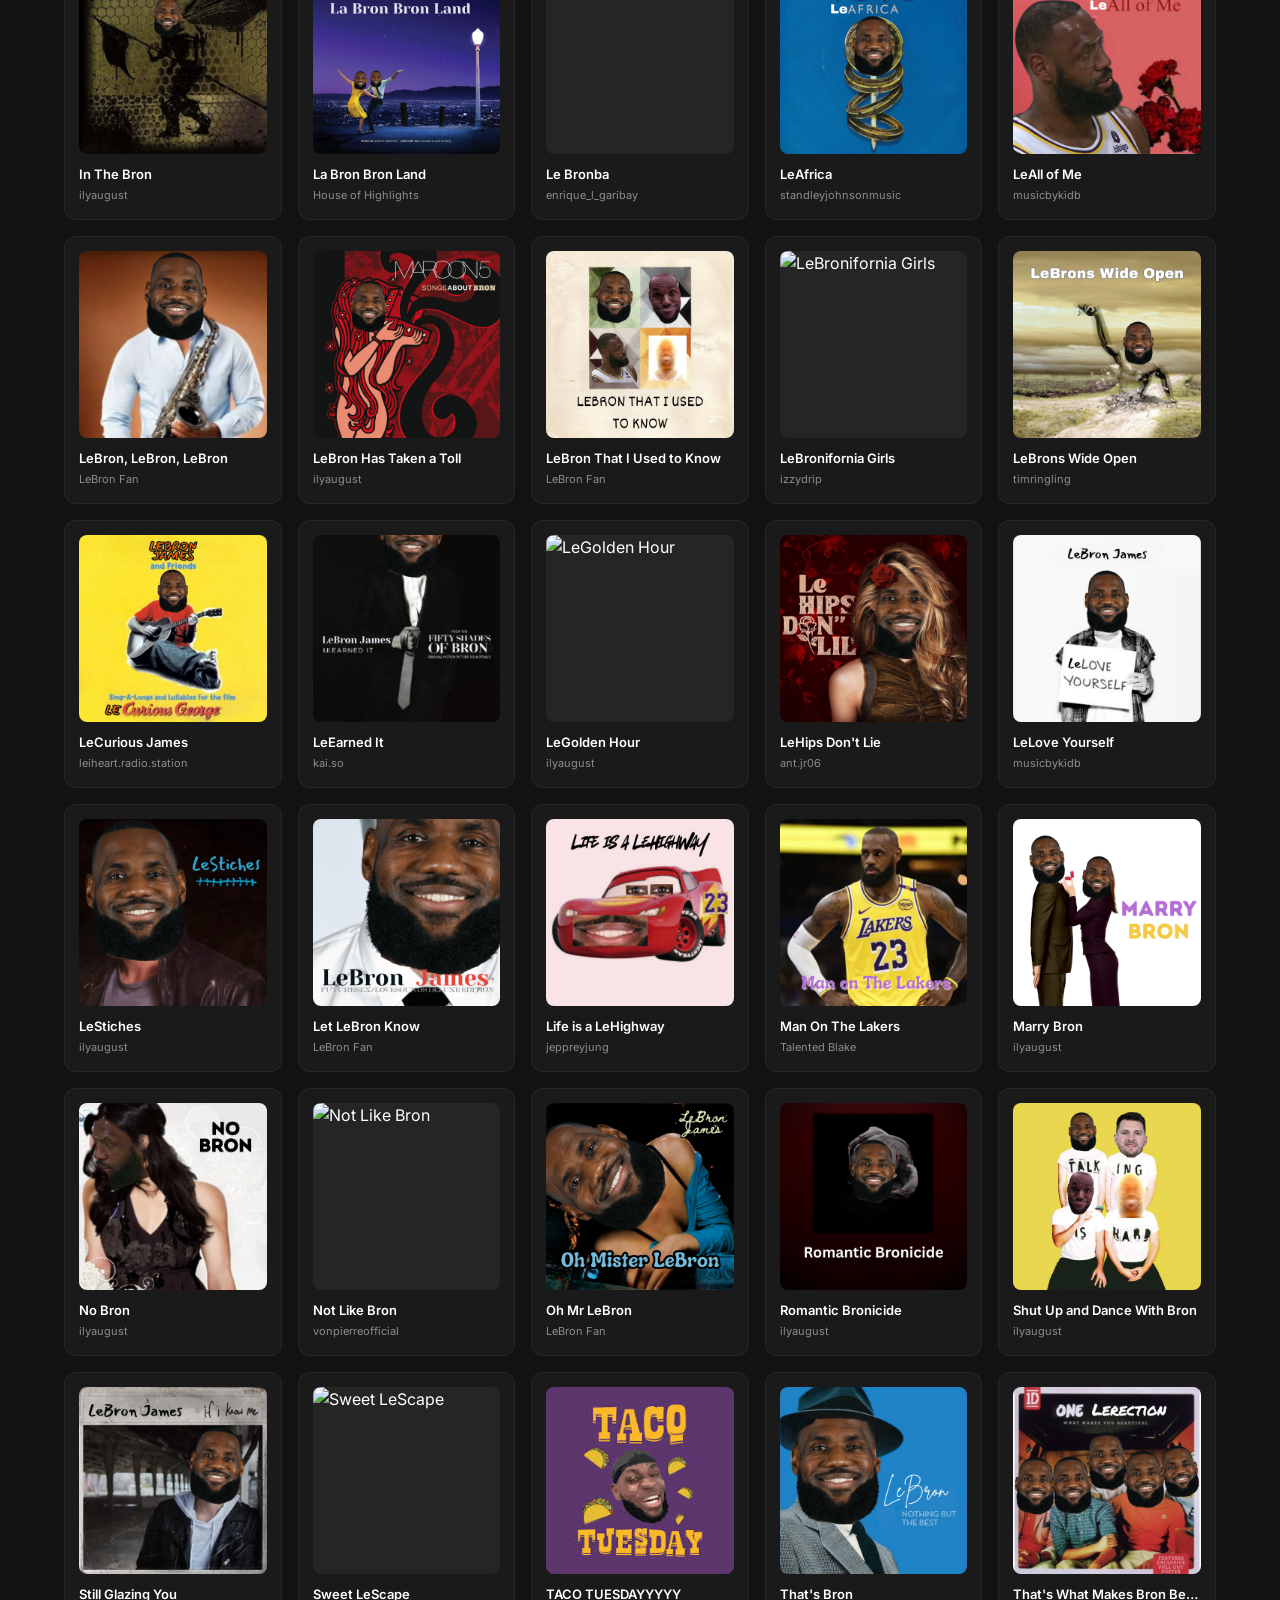
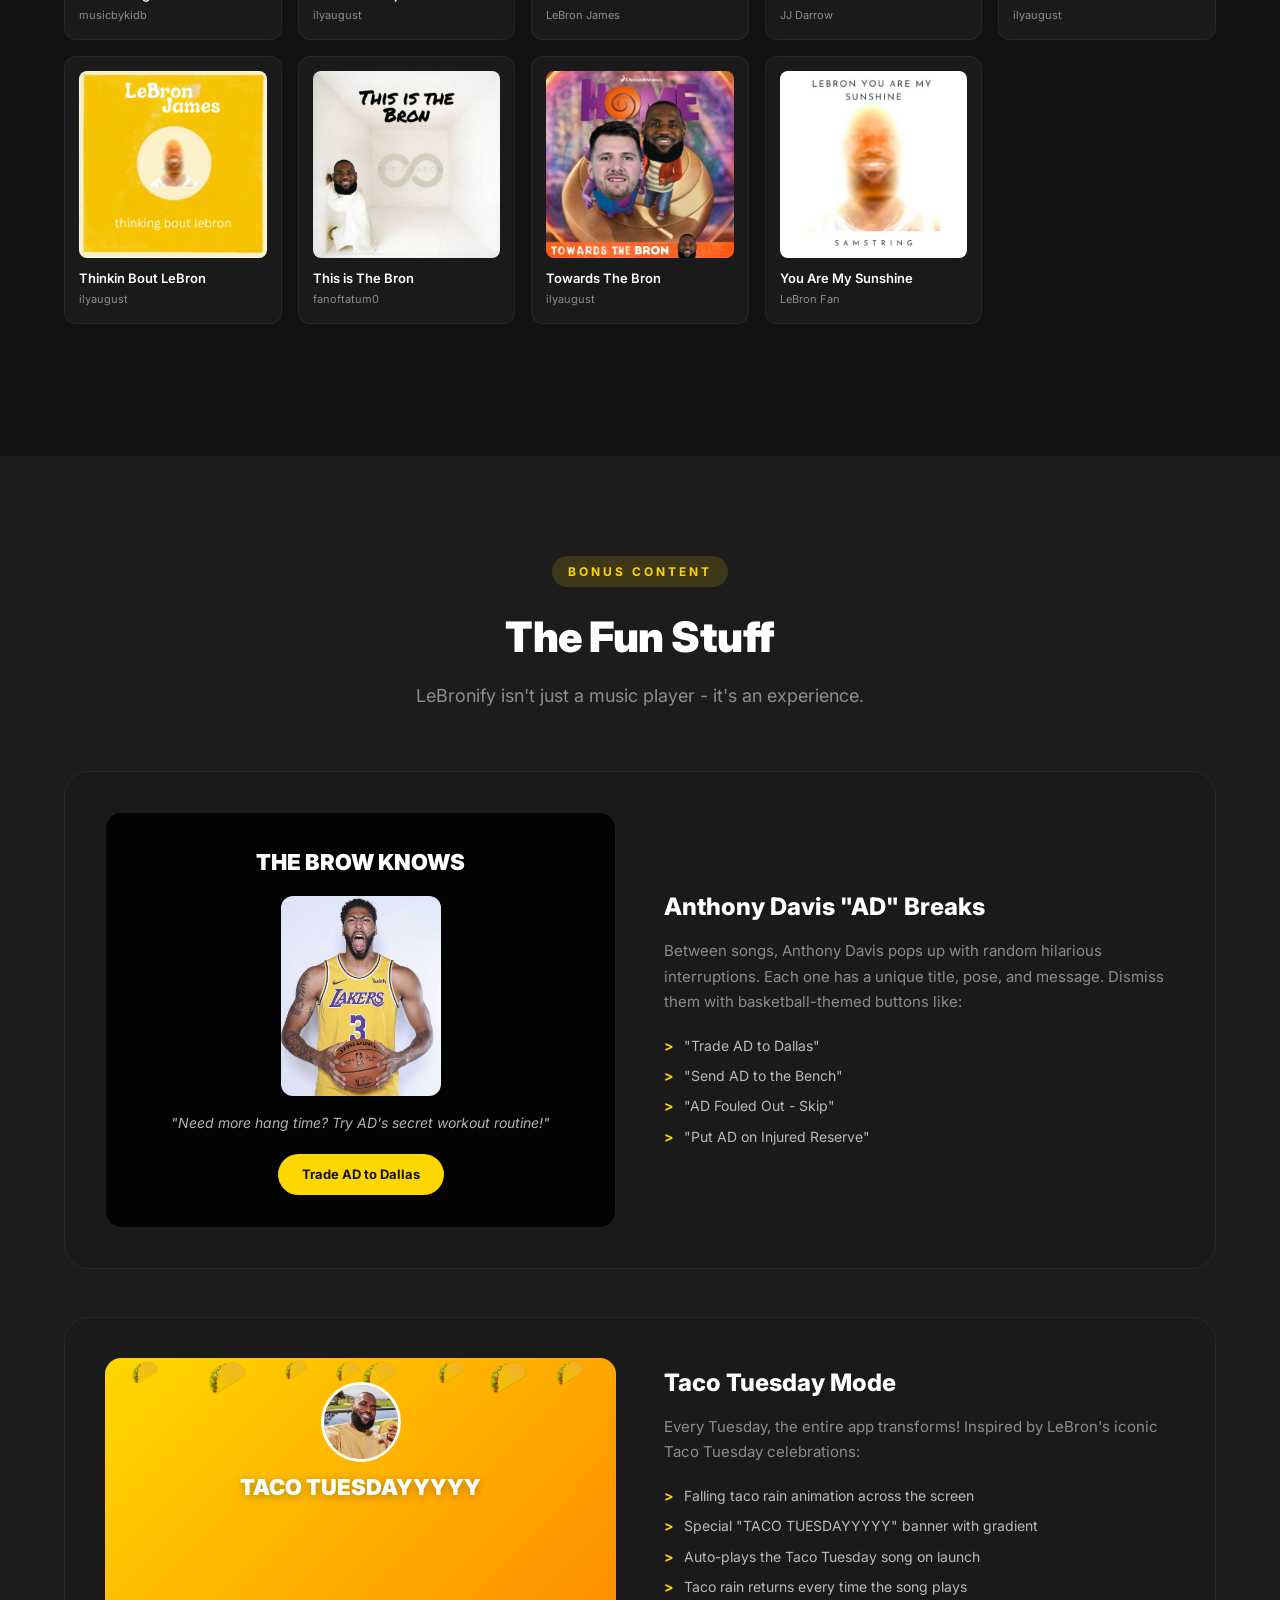
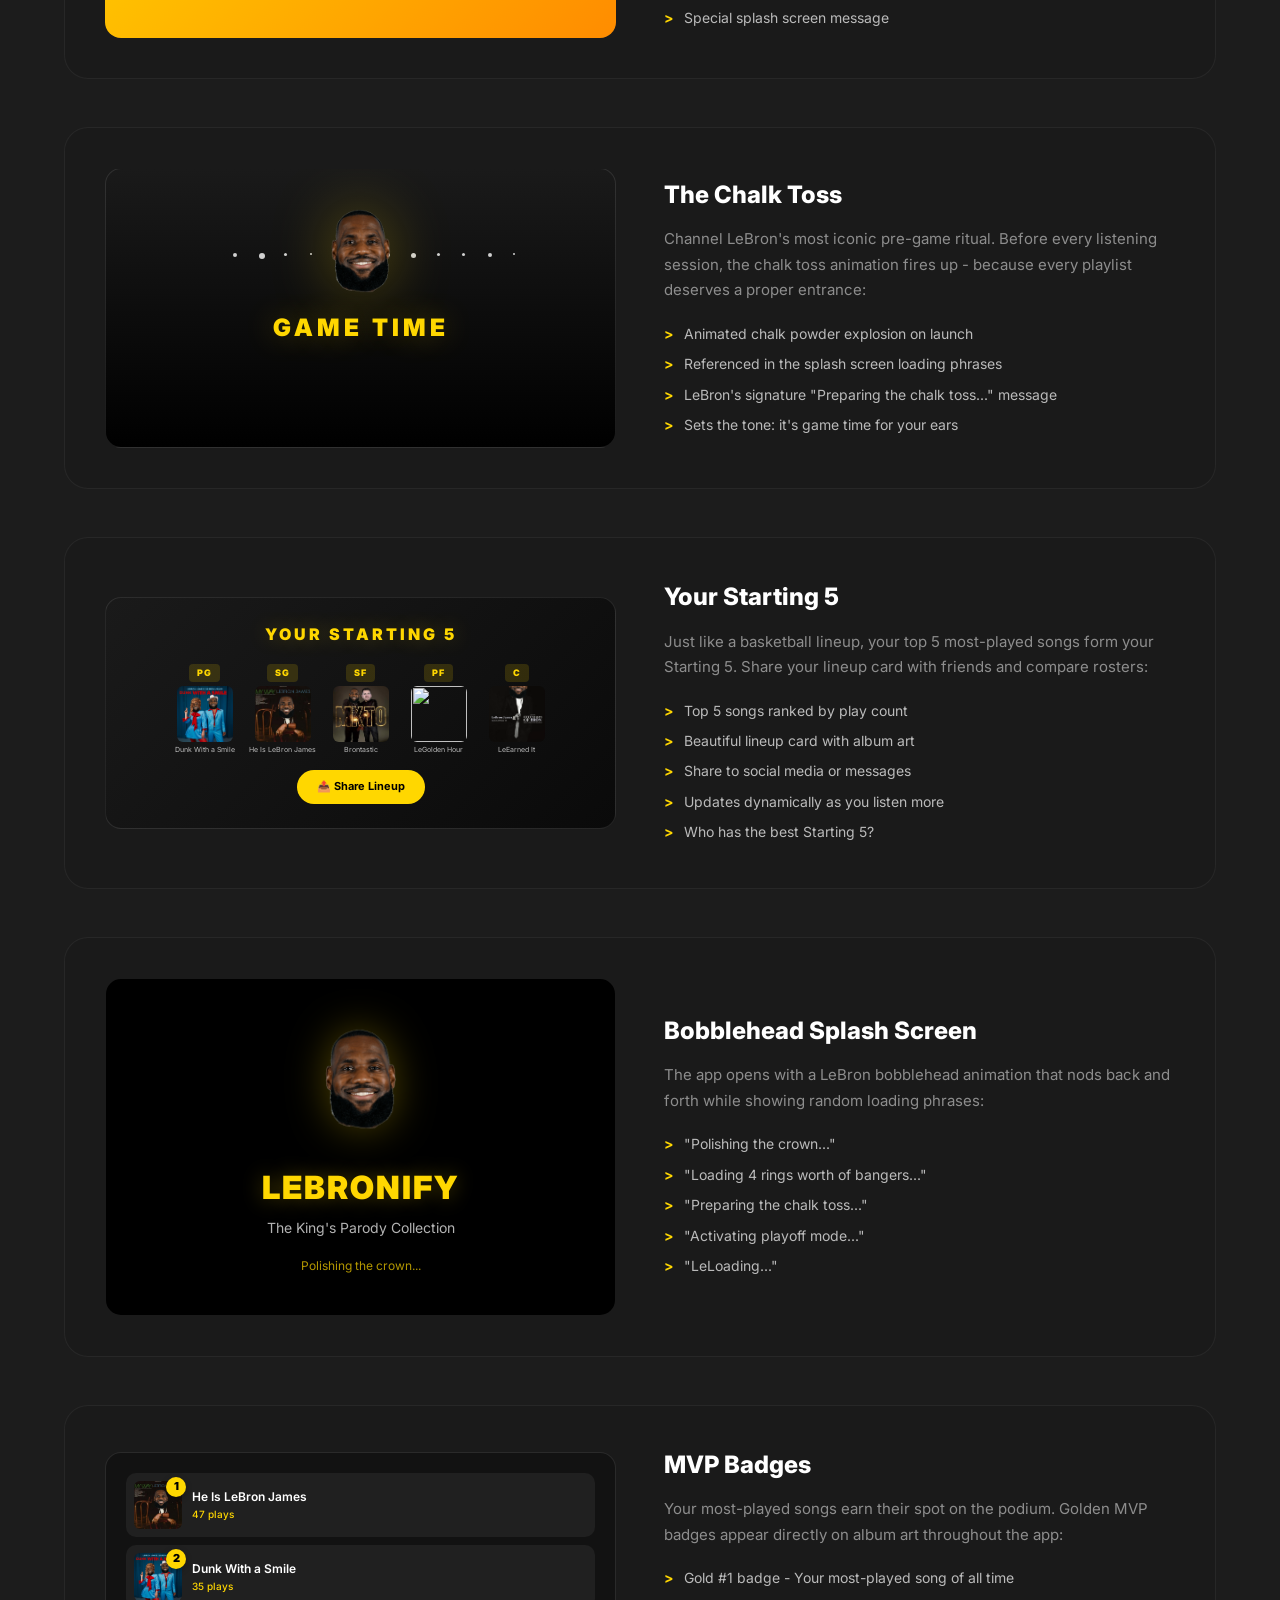
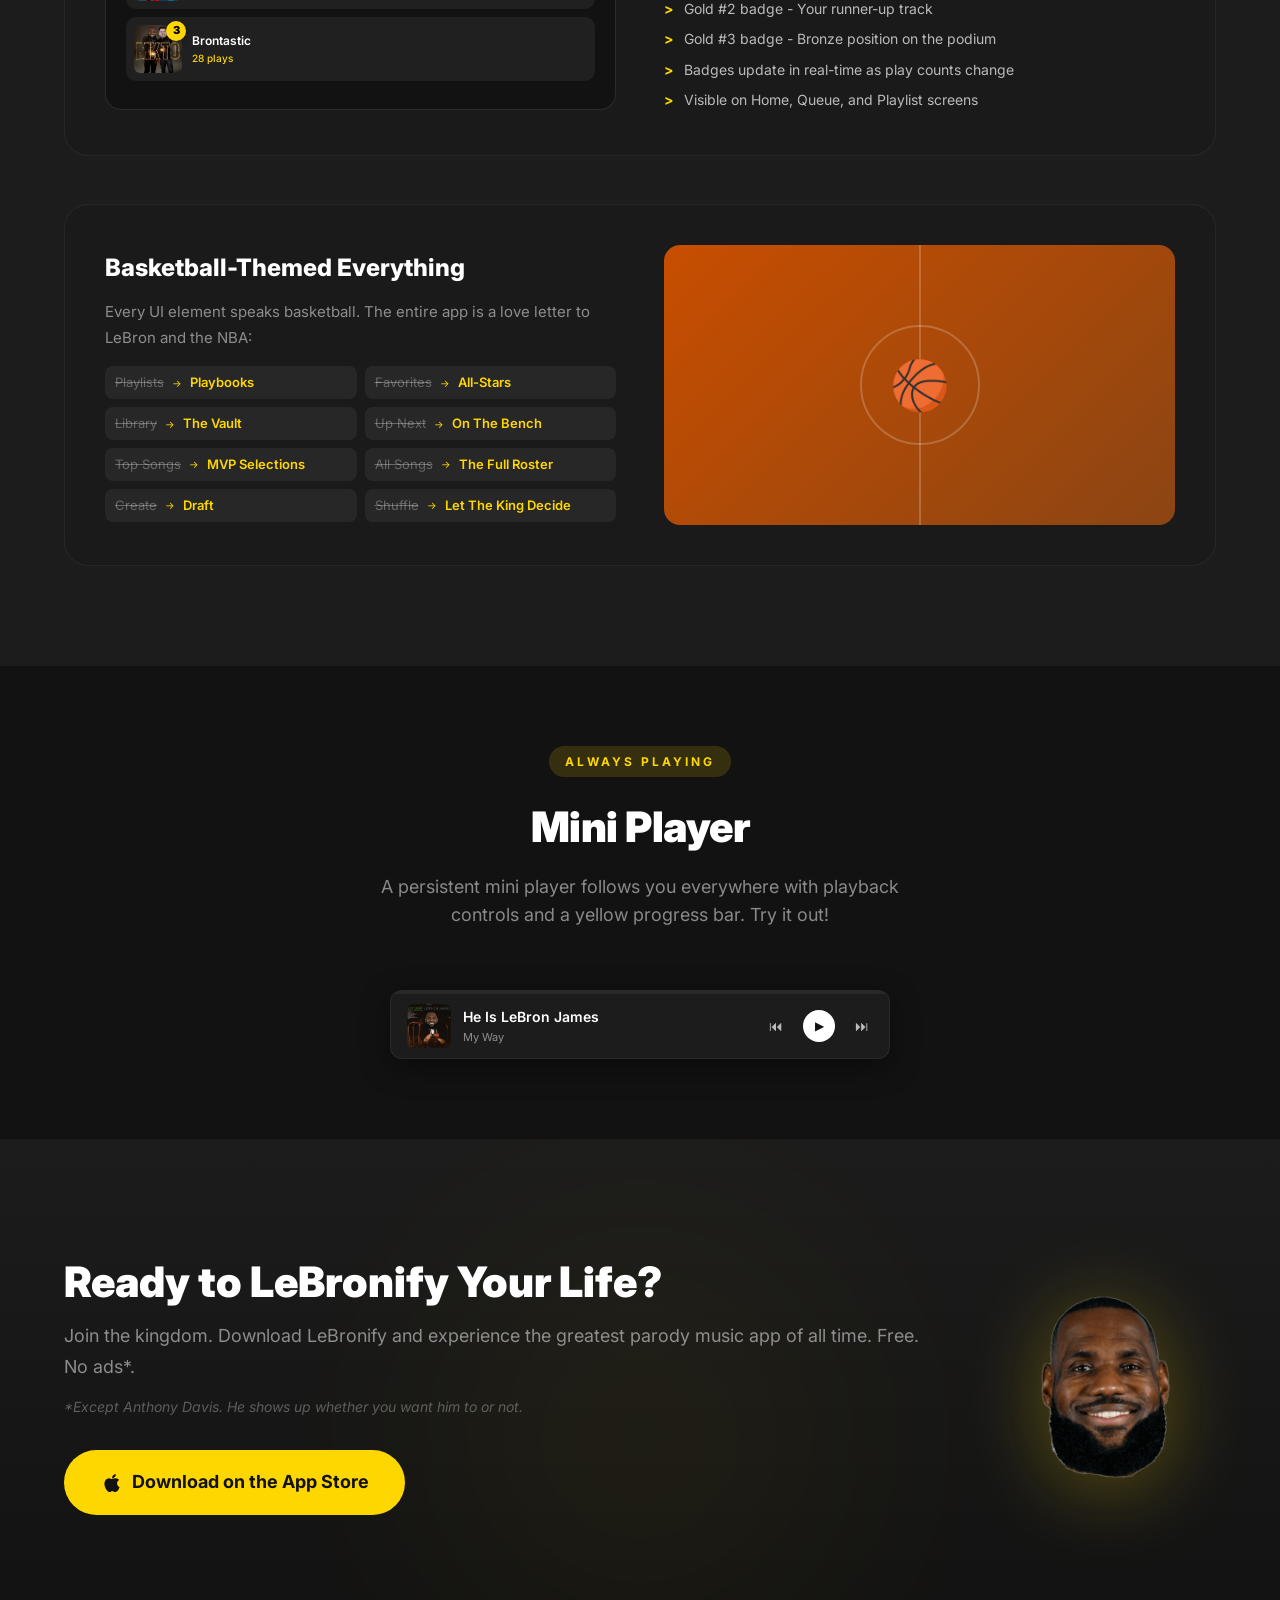
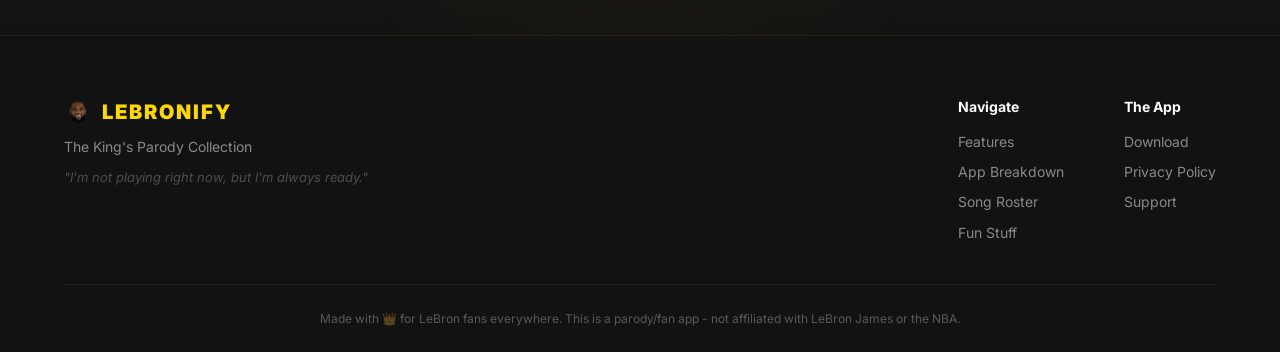
==== commit 053d9688: "Overhaul website to match app exactly with real assets and new features - Logo/favicon: Use LeBron's" ====
--- a/website/index.html
+++ b/website/index.html
@@ -5,7 +5,7 @@
     <meta name="viewport" content="width=device-width, initial-scale=1.0">
     <title>LeBronify - The King's Parody Collection</title>
     <link rel="stylesheet" href="styles.css">
-    <link rel="icon" type="image/png" href="images/ui/app-icon.png">
+    <link rel="icon" type="image/png" href="images/ui/lebron_default.png">
     <link rel="preconnect" href="https://fonts.googleapis.com">
     <link rel="preconnect" href="https://fonts.gstatic.com" crossorigin>
     <link href="https://fonts.googleapis.com/css2?family=Inter:wght@400;500;600;700;800;900&display=swap" rel="stylesheet">
@@ -18,7 +18,7 @@
     <nav class="navbar" id="navbar">
         <div class="nav-content">
             <a href="#" class="nav-logo">
-                <img src="images/ui/app-icon.png" alt="LeBronify" class="logo-icon">
+                <img src="images/ui/lebron_default.png" alt="LeBronify" class="logo-icon">
                 <span class="logo-text">LEBRONIFY</span>
             </a>
             <div class="nav-links" id="nav-links">
@@ -185,6 +185,21 @@
                     <h3>CarPlay & Widgets</h3>
                     <p>Take LeBron on the road with CarPlay support. Live Activities and home screen widgets keep the music at your fingertips.</p>
                 </div>
+                <div class="feature-card" data-animate>
+                    <div class="feature-icon">&#x1F3C6;</div>
+                    <h3>MVP Badges</h3>
+                    <p>Your most-played songs earn MVP badges - golden #1, #2, and #3 rankings that appear right on the album art. Climb the leaderboard!</p>
+                </div>
+                <div class="feature-card" data-animate>
+                    <div class="feature-icon">&#x270B;</div>
+                    <h3>Chalk Toss</h3>
+                    <p>Channel LeBron's iconic pre-game ritual. The chalk toss animation fires up before your listening session begins - just like game time.</p>
+                </div>
+                <div class="feature-card" data-animate>
+                    <div class="feature-icon">&#x1F3C5;</div>
+                    <h3>Starting 5</h3>
+                    <p>Your top 5 most-played songs become your Starting 5 lineup. Share your starting roster with friends and see who has the best taste.</p>
+                </div>
             </div>
         </div>
     </section>
@@ -199,7 +214,7 @@
             </div>
             <div class="breakdown-tabs">
                 <button class="tab-btn active" data-tab="home">
-                    <span class="tab-icon">&#x1F3E0;</span> Home Court
+                    <span class="tab-icon">&#x1F451;</span> Home Court
                 </button>
                 <button class="tab-btn" data-tab="player">
                     <span class="tab-icon">&#x1F3B6;</span> Now Playing
@@ -209,6 +224,7 @@
                 </button>
             </div>
             <div class="breakdown-content">
+                <!-- HOME COURT TAB -->
                 <div class="breakdown-panel active" id="tab-home">
                     <div class="panel-info">
                         <h3>Home Court</h3>
@@ -226,50 +242,104 @@
                         <div class="phone-mockup small">
                             <div class="phone-notch"></div>
                             <div class="phone-screen">
-                                <div class="mock-app dark">
-                                    <div class="mock-banner">
+                                <div class="mock-app-screen home-screen">
+                                    <!-- Banner -->
+                                    <div class="app-banner">
                                         <img src="images/ui/lebron_banner.jpg" alt="LeBron Banner">
-                                    </div>
-                                    <div class="mock-shuffle-btn small">&#x1F500; Let The King Decide</div>
-                                    <div class="mock-section-title small">Recent Highlights</div>
-                                    <div class="mock-card-row">
-                                        <div class="mock-mini-card">
+                                        <div class="app-banner-overlay">
+                                            <div class="app-banner-title">LEBRONIFY</div>
+                                            <div class="app-banner-sub">The King's Parody Collection</div>
+                                        </div>
+                                    </div>
+                                    <!-- Shuffle button -->
+                                    <div class="app-shuffle-btn">&#x1F500; Let The King Decide</div>
+                                    <!-- Pick of the Day -->
+                                    <div class="app-section-label">LeBron's Pick of the Day</div>
+                                    <div class="app-potd-card">
+                                        <img src="images/albums/legolden_hour.png" alt="LeGolden Hour" class="app-potd-art">
+                                        <div class="app-potd-info">
+                                            <div class="app-potd-title">LeGolden Hour</div>
+                                            <div class="app-potd-artist">ilyaugust</div>
+                                        </div>
+                                        <div class="app-potd-play">&#x25B6;</div>
+                                    </div>
+                                    <!-- Recent Highlights -->
+                                    <div class="app-section-label">Recent Highlights</div>
+                                    <div class="app-scroll-row">
+                                        <div class="app-scroll-card">
                                             <img src="images/albums/brontastic.png" alt="Brontastic">
-                                        </div>
-                                        <div class="mock-mini-card">
-                                            <img src="images/albums/legolden_hour.png" alt="LeGolden Hour">
-                                        </div>
-                                        <div class="mock-mini-card">
+                                            <span class="app-card-name">Brontastic</span>
+                                        </div>
+                                        <div class="app-scroll-card">
                                             <img src="images/albums/leearned_it.png" alt="LeEarned It">
-                                        </div>
-                                    </div>
-                                    <div class="mock-section-title small">The Full Roster</div>
-                                    <div class="mock-list-item has-art">
-                                        <img src="images/albums/bronpeii.png" alt="Bronpeii">
-                                        <div class="mock-list-text">
-                                            <span class="mock-list-name">Bronpeii</span>
-                                            <span class="mock-list-sub">ilyaugust</span>
-                                        </div>
-                                    </div>
-                                    <div class="mock-list-item has-art">
-                                        <img src="images/albums/dear_lebron.png" alt="Dear LeBron">
-                                        <div class="mock-list-text">
-                                            <span class="mock-list-name">Dear LeBron</span>
-                                            <span class="mock-list-sub">sdotreidy</span>
-                                        </div>
-                                    </div>
-                                    <div class="mock-list-item has-art">
-                                        <img src="images/albums/marry_bron.png" alt="Marry Bron">
-                                        <div class="mock-list-text">
-                                            <span class="mock-list-name">Marry Bron</span>
-                                            <span class="mock-list-sub">ilyaugust</span>
-                                        </div>
-                                    </div>
-                                </div>
-                            </div>
-                        </div>
-                    </div>
-                </div>
+                                            <span class="app-card-name">LeEarned It</span>
+                                        </div>
+                                        <div class="app-scroll-card">
+                                            <img src="images/albums/dear_lebron.png" alt="Dear LeBron">
+                                            <span class="app-card-name">Dear LeBron</span>
+                                        </div>
+                                    </div>
+                                    <!-- Full Roster -->
+                                    <div class="app-section-label">The Full Roster</div>
+                                    <div class="app-song-row">
+                                        <img src="images/albums/bronpeii.png" alt="Bronpeii" class="app-row-art">
+                                        <div class="app-row-text">
+                                            <div class="app-row-name">Bronpeii</div>
+                                            <div class="app-row-artist">ilyaugust</div>
+                                        </div>
+                                    </div>
+                                    <div class="app-song-row">
+                                        <img src="images/albums/marry_bron.png" alt="Marry Bron" class="app-row-art">
+                                        <div class="app-row-text">
+                                            <div class="app-row-name">Marry Bron</div>
+                                            <div class="app-row-artist">ilyaugust</div>
+                                        </div>
+                                    </div>
+                                    <div class="app-song-row">
+                                        <img src="images/albums/not_like_bron.png" alt="Not Like Bron" class="app-row-art">
+                                        <div class="app-row-text">
+                                            <div class="app-row-name">Not Like Bron</div>
+                                            <div class="app-row-artist">vonpierreofficial</div>
+                                        </div>
+                                    </div>
+                                    <!-- Mini player -->
+                                    <div class="app-mini-player">
+                                        <div class="app-mini-progress"></div>
+                                        <div class="app-mini-content">
+                                            <img src="images/albums/he_is_lebron_james.png" alt="" class="app-mini-art">
+                                            <div class="app-mini-info">
+                                                <div class="app-mini-title">He Is LeBron James</div>
+                                                <div class="app-mini-artist">My Way</div>
+                                            </div>
+                                            <div class="app-mini-controls">
+                                                <span>&#x23EE;</span>
+                                                <span class="app-mini-play">&#x25B6;</span>
+                                                <span>&#x23ED;</span>
+                                            </div>
+                                        </div>
+                                    </div>
+                                    <!-- Tab bar -->
+                                    <div class="app-tab-bar">
+                                        <div class="app-tab active">
+                                            <span class="app-tab-icon">&#x1F451;</span>
+                                            <span class="app-tab-label">Home</span>
+                                        </div>
+                                        <div class="app-tab">
+                                            <span class="app-tab-icon">&#x1F3B5;</span>
+                                            <span class="app-tab-label">Now Playing</span>
+                                        </div>
+                                        <div class="app-tab">
+                                            <span class="app-tab-icon">&#x1F4DA;</span>
+                                            <span class="app-tab-label">The Vault</span>
+                                        </div>
+                                    </div>
+                                </div>
+                            </div>
+                        </div>
+                    </div>
+                </div>
+
+                <!-- NOW PLAYING TAB -->
                 <div class="breakdown-panel" id="tab-player">
                     <div class="panel-info">
                         <h3>Now Playing</h3>
@@ -287,33 +357,77 @@
                         <div class="phone-mockup small">
                             <div class="phone-notch"></div>
                             <div class="phone-screen">
-                                <div class="mock-app dark player">
-                                    <div class="mock-album-large">
-                                        <img src="images/albums/dunk_with_a_smile.png" alt="Dunk With a Smile">
-                                    </div>
-                                    <div class="mock-song-name">Dunk With a Smile</div>
-                                    <div class="mock-song-artist-name">LeBron Fan</div>
-                                    <div class="mock-progress">
-                                        <div class="mock-progress-fill"></div>
-                                    </div>
-                                    <div class="mock-controls">
-                                        <span>&#x1F500;</span>
-                                        <span>&#x23EE;</span>
-                                        <span class="mock-play-circle">&#x25B6;</span>
-                                        <span>&#x23ED;</span>
-                                        <span>&#x1F501;</span>
-                                    </div>
-                                    <div class="mock-action-row">
-                                        <span>&#x2B50;</span>
-                                        <span>&#x1F4CB;</span>
-                                        <span>&#x2795;</span>
-                                        <span>&#x2728;</span>
-                                    </div>
-                                </div>
-                            </div>
-                        </div>
-                    </div>
-                </div>
+                                <div class="mock-app-screen player-screen">
+                                    <!-- Album art -->
+                                    <div class="app-player-art-wrap">
+                                        <img src="images/albums/dunk_with_a_smile.png" alt="Dunk With a Smile" class="app-player-art">
+                                    </div>
+                                    <!-- Song info -->
+                                    <div class="app-player-title">Dunk With a Smile</div>
+                                    <div class="app-player-artist">LeBron Fan</div>
+                                    <!-- Progress bar -->
+                                    <div class="app-player-progress-wrap">
+                                        <div class="app-player-progress">
+                                            <div class="app-player-progress-fill"></div>
+                                            <div class="app-player-thumb"></div>
+                                        </div>
+                                        <div class="app-player-times">
+                                            <span>1:23</span>
+                                            <span>3:45</span>
+                                        </div>
+                                    </div>
+                                    <!-- Controls -->
+                                    <div class="app-player-controls">
+                                        <span class="app-ctrl-dim">&#x1F500;</span>
+                                        <span class="app-ctrl">&#x23EE;</span>
+                                        <span class="app-ctrl-play">&#x25B6;</span>
+                                        <span class="app-ctrl">&#x23ED;</span>
+                                        <span class="app-ctrl-dim">&#x1F501;</span>
+                                    </div>
+                                    <!-- Action row -->
+                                    <div class="app-player-actions">
+                                        <div class="app-action">
+                                            <span>&#x2B50;</span>
+                                            <span class="app-action-label">All-Star</span>
+                                        </div>
+                                        <div class="app-action">
+                                            <span>&#x1F4CB;</span>
+                                            <span class="app-action-label">Queue</span>
+                                        </div>
+                                        <div class="app-action">
+                                            <span>&#x2795;</span>
+                                            <span class="app-action-label">Playbook</span>
+                                        </div>
+                                        <div class="app-action">
+                                            <span>&#x2728;</span>
+                                            <span class="app-action-label">Mix</span>
+                                        </div>
+                                    </div>
+                                    <!-- On The Bench -->
+                                    <div class="app-bench">
+                                        <div class="app-bench-header">On The Bench</div>
+                                        <div class="app-bench-song">
+                                            <img src="images/albums/brontastic.png" alt="" class="app-bench-art">
+                                            <div class="app-bench-info">
+                                                <div class="app-bench-name">Brontastic</div>
+                                                <div class="app-bench-artist">ilyaugust</div>
+                                            </div>
+                                        </div>
+                                        <div class="app-bench-song">
+                                            <img src="images/albums/legolden_hour.png" alt="" class="app-bench-art">
+                                            <div class="app-bench-info">
+                                                <div class="app-bench-name">LeGolden Hour</div>
+                                                <div class="app-bench-artist">ilyaugust</div>
+                                            </div>
+                                        </div>
+                                    </div>
+                                </div>
+                            </div>
+                        </div>
+                    </div>
+                </div>
+
+                <!-- THE VAULT TAB -->
                 <div class="breakdown-panel" id="tab-vault">
                     <div class="panel-info">
                         <h3>The Vault</h3>
@@ -331,37 +445,63 @@
                         <div class="phone-mockup small">
                             <div class="phone-notch"></div>
                             <div class="phone-screen">
-                                <div class="mock-app dark vault">
-                                    <div class="mock-vault-header">The Vault</div>
-                                    <div class="mock-tabs">
-                                        <span class="mock-tab active">Playbooks</span>
-                                        <span class="mock-tab">All-Stars</span>
-                                    </div>
-                                    <div class="mock-playlist-row">
-                                        <div class="mock-pl-art">
-                                            <img src="images/ui/lebron_recent.png" alt="Recently Played">
-                                        </div>
-                                        <div class="mock-pl-info">
-                                            <div class="mock-pl-name">Recently Played</div>
-                                            <div class="mock-pl-count">12 songs</div>
-                                        </div>
-                                    </div>
-                                    <div class="mock-playlist-row">
-                                        <div class="mock-pl-art">
-                                            <img src="images/ui/lebron_top.png" alt="Top Hits">
-                                        </div>
-                                        <div class="mock-pl-info">
-                                            <div class="mock-pl-name">MVP Selections</div>
-                                            <div class="mock-pl-count">8 songs</div>
-                                        </div>
-                                    </div>
-                                    <div class="mock-playlist-row">
-                                        <div class="mock-pl-art">
-                                            <img src="images/ui/lebron_favorites.png" alt="Favorites">
-                                        </div>
-                                        <div class="mock-pl-info">
-                                            <div class="mock-pl-name">All-Stars</div>
-                                            <div class="mock-pl-count">15 songs</div>
+                                <div class="mock-app-screen vault-screen">
+                                    <div class="app-vault-title">The Vault</div>
+                                    <!-- Tabs -->
+                                    <div class="app-vault-tabs">
+                                        <div class="app-vault-tab active">
+                                            <span>Playbooks</span>
+                                            <div class="app-vault-tab-line"></div>
+                                        </div>
+                                        <div class="app-vault-tab">
+                                            <span>All-Stars</span>
+                                        </div>
+                                    </div>
+                                    <!-- System playlists label -->
+                                    <div class="app-vault-section-label">System Playlists</div>
+                                    <!-- Playlist rows -->
+                                    <div class="app-vault-row">
+                                        <img src="images/ui/lebron_recent.png" alt="" class="app-vault-art">
+                                        <div class="app-vault-info">
+                                            <div class="app-vault-name">Recently Played</div>
+                                            <div class="app-vault-desc">Your recent hits</div>
+                                            <div class="app-vault-count">12 songs</div>
+                                        </div>
+                                        <span class="app-vault-chevron">&#x203A;</span>
+                                    </div>
+                                    <div class="app-vault-row">
+                                        <img src="images/ui/lebron_top.png" alt="" class="app-vault-art">
+                                        <div class="app-vault-info">
+                                            <div class="app-vault-name">MVP Selections</div>
+                                            <div class="app-vault-desc">Most played tracks</div>
+                                            <div class="app-vault-count">8 songs</div>
+                                        </div>
+                                        <span class="app-vault-chevron">&#x203A;</span>
+                                    </div>
+                                    <div class="app-vault-row">
+                                        <img src="images/ui/lebron_favorites.png" alt="" class="app-vault-art">
+                                        <div class="app-vault-info">
+                                            <div class="app-vault-name">All-Stars</div>
+                                            <div class="app-vault-desc">Your favorites</div>
+                                            <div class="app-vault-count">15 songs</div>
+                                        </div>
+                                        <span class="app-vault-chevron">&#x203A;</span>
+                                    </div>
+                                    <!-- Draft button -->
+                                    <div class="app-vault-draft-btn">+ Draft a Playbook</div>
+                                    <!-- Tab bar -->
+                                    <div class="app-tab-bar">
+                                        <div class="app-tab">
+                                            <span class="app-tab-icon">&#x1F451;</span>
+                                            <span class="app-tab-label">Home</span>
+                                        </div>
+                                        <div class="app-tab">
+                                            <span class="app-tab-icon">&#x1F3B5;</span>
+                                            <span class="app-tab-label">Now Playing</span>
+                                        </div>
+                                        <div class="app-tab active">
+                                            <span class="app-tab-icon">&#x1F4DA;</span>
+                                            <span class="app-tab-label">The Vault</span>
                                         </div>
                                     </div>
                                 </div>
@@ -379,12 +519,11 @@
             <div class="section-header">
                 <span class="section-tag">THE FULL ROSTER</span>
                 <h2>49+ LeBron Parodies</h2>
-                <p>Every track is a LeBron-themed parody of a hit song. Here's a taste of the lineup.</p>
+                <p>Every track is a LeBron-themed parody of a hit song. Here's the complete lineup.</p>
             </div>
             <div class="song-grid" id="song-grid">
-                <!-- Songs populated by JS -->
-            </div>
-            <p class="songs-footer">...and many more bangers in the app!</p>
+                <!-- Songs populated by JS - ALL songs shown -->
+            </div>
         </div>
     </section>
 
@@ -454,6 +593,90 @@
                     </div>
                 </div>
 
+                <!-- Chalk Toss -->
+                <div class="fun-card chalk-card" data-animate>
+                    <div class="fun-card-visual">
+                        <div class="chalk-toss-demo">
+                            <div class="chalk-lebron">
+                                <img src="images/ui/lebron_default.png" alt="LeBron Chalk Toss" class="chalk-lebron-img">
+                            </div>
+                            <div class="chalk-particles" id="chalk-particles">
+                                <span class="chalk-dot"></span>
+                                <span class="chalk-dot"></span>
+                                <span class="chalk-dot"></span>
+                                <span class="chalk-dot"></span>
+                                <span class="chalk-dot"></span>
+                                <span class="chalk-dot"></span>
+                                <span class="chalk-dot"></span>
+                                <span class="chalk-dot"></span>
+                                <span class="chalk-dot"></span>
+                                <span class="chalk-dot"></span>
+                                <span class="chalk-dot"></span>
+                                <span class="chalk-dot"></span>
+                            </div>
+                            <div class="chalk-text">GAME TIME</div>
+                        </div>
+                    </div>
+                    <div class="fun-card-info">
+                        <h3>The Chalk Toss</h3>
+                        <p>Channel LeBron's most iconic pre-game ritual. Before every listening session, the chalk toss animation fires up - because every playlist deserves a proper entrance:</p>
+                        <ul class="fun-list">
+                            <li>Animated chalk powder explosion on launch</li>
+                            <li>Referenced in the splash screen loading phrases</li>
+                            <li>LeBron's signature "Preparing the chalk toss..." message</li>
+                            <li>Sets the tone: it's game time for your ears</li>
+                        </ul>
+                    </div>
+                </div>
+
+                <!-- Starting 5 -->
+                <div class="fun-card starting5-card" data-animate>
+                    <div class="fun-card-info">
+                        <h3>Your Starting 5</h3>
+                        <p>Just like a basketball lineup, your top 5 most-played songs form your Starting 5. Share your lineup card with friends and compare rosters:</p>
+                        <ul class="fun-list">
+                            <li>Top 5 songs ranked by play count</li>
+                            <li>Beautiful lineup card with album art</li>
+                            <li>Share to social media or messages</li>
+                            <li>Updates dynamically as you listen more</li>
+                            <li>Who has the best Starting 5?</li>
+                        </ul>
+                    </div>
+                    <div class="fun-card-visual">
+                        <div class="starting5-demo">
+                            <div class="s5-header">YOUR STARTING 5</div>
+                            <div class="s5-lineup">
+                                <div class="s5-slot">
+                                    <div class="s5-rank">PG</div>
+                                    <img src="images/albums/dunk_with_a_smile.png" alt="" class="s5-art">
+                                    <div class="s5-name">Dunk With a Smile</div>
+                                </div>
+                                <div class="s5-slot">
+                                    <div class="s5-rank">SG</div>
+                                    <img src="images/albums/he_is_lebron_james.png" alt="" class="s5-art">
+                                    <div class="s5-name">He Is LeBron James</div>
+                                </div>
+                                <div class="s5-slot">
+                                    <div class="s5-rank">SF</div>
+                                    <img src="images/albums/brontastic.png" alt="" class="s5-art">
+                                    <div class="s5-name">Brontastic</div>
+                                </div>
+                                <div class="s5-slot">
+                                    <div class="s5-rank">PF</div>
+                                    <img src="images/albums/legolden_hour.png" alt="" class="s5-art">
+                                    <div class="s5-name">LeGolden Hour</div>
+                                </div>
+                                <div class="s5-slot">
+                                    <div class="s5-rank">C</div>
+                                    <img src="images/albums/leearned_it.png" alt="" class="s5-art">
+                                    <div class="s5-name">LeEarned It</div>
+                                </div>
+                            </div>
+                            <div class="s5-share">&#x1F4E4; Share Lineup</div>
+                        </div>
+                    </div>
+                </div>
+
                 <!-- Splash Screen -->
                 <div class="fun-card splash-card" data-animate>
                     <div class="fun-card-visual">
@@ -479,6 +702,55 @@
                     </div>
                 </div>
 
+                <!-- MVP Badges -->
+                <div class="fun-card badges-card" data-animate>
+                    <div class="fun-card-info">
+                        <h3>MVP Badges</h3>
+                        <p>Your most-played songs earn their spot on the podium. Golden MVP badges appear directly on album art throughout the app:</p>
+                        <ul class="fun-list">
+                            <li>Gold #1 badge - Your most-played song of all time</li>
+                            <li>Gold #2 badge - Your runner-up track</li>
+                            <li>Gold #3 badge - Bronze position on the podium</li>
+                            <li>Badges update in real-time as play counts change</li>
+                            <li>Visible on Home, Queue, and Playlist screens</li>
+                        </ul>
+                    </div>
+                    <div class="fun-card-visual">
+                        <div class="badges-demo">
+                            <div class="badge-song">
+                                <div class="badge-art-wrap">
+                                    <img src="images/albums/he_is_lebron_james.png" alt="" class="badge-art">
+                                    <div class="mvp-badge gold">1</div>
+                                </div>
+                                <div class="badge-info">
+                                    <div class="badge-name">He Is LeBron James</div>
+                                    <div class="badge-plays">47 plays</div>
+                                </div>
+                            </div>
+                            <div class="badge-song">
+                                <div class="badge-art-wrap">
+                                    <img src="images/albums/dunk_with_a_smile.png" alt="" class="badge-art">
+                                    <div class="mvp-badge gold">2</div>
+                                </div>
+                                <div class="badge-info">
+                                    <div class="badge-name">Dunk With a Smile</div>
+                                    <div class="badge-plays">35 plays</div>
+                                </div>
+                            </div>
+                            <div class="badge-song">
+                                <div class="badge-art-wrap">
+                                    <img src="images/albums/brontastic.png" alt="" class="badge-art">
+                                    <div class="mvp-badge gold">3</div>
+                                </div>
+                                <div class="badge-info">
+                                    <div class="badge-name">Brontastic</div>
+                                    <div class="badge-plays">28 plays</div>
+                                </div>
+                            </div>
+                        </div>
+                    </div>
+                </div>
+
                 <!-- Basketball Language -->
                 <div class="fun-card language-card" data-animate>
                     <div class="fun-card-info">
@@ -545,7 +817,7 @@
             <div class="section-header">
                 <span class="section-tag">ALWAYS PLAYING</span>
                 <h2>Mini Player</h2>
-                <p>A persistent mini player follows you everywhere with playback controls and a yellow progress bar.</p>
+                <p>A persistent mini player follows you everywhere with playback controls and a yellow progress bar. Try it out!</p>
             </div>
             <div class="mini-player-demo">
                 <div class="mini-demo-bar">
@@ -553,17 +825,17 @@
                         <div class="mini-progress-fill" id="mini-progress-fill"></div>
                     </div>
                     <div class="mini-content">
-                        <div class="mini-art">
-                            <img src="images/albums/he_is_lebron_james.png" alt="He Is LeBron James">
+                        <div class="mini-art" id="mini-art">
+                            <img src="images/albums/he_is_lebron_james.png" alt="He Is LeBron James" id="mini-art-img">
                         </div>
                         <div class="mini-info">
-                            <div class="mini-title">He Is LeBron James</div>
-                            <div class="mini-artist">My Way</div>
+                            <div class="mini-title" id="mini-song-title">He Is LeBron James</div>
+                            <div class="mini-artist" id="mini-song-artist">My Way</div>
                         </div>
                         <div class="mini-controls">
-                            <button class="mini-ctrl">&#x23EE;</button>
+                            <button class="mini-ctrl" id="mini-prev-btn">&#x23EE;</button>
                             <button class="mini-ctrl play" id="mini-play-btn">&#x25B6;</button>
-                            <button class="mini-ctrl">&#x23ED;</button>
+                            <button class="mini-ctrl" id="mini-next-btn">&#x23ED;</button>
                         </div>
                     </div>
                 </div>
@@ -585,8 +857,8 @@
                     </a>
                 </div>
                 <div class="download-visual">
-                    <div class="crown-animation">
-                        <img src="images/ui/lebron_crown.jpg" alt="LeBron Crown" class="big-crown-img">
+                    <div class="download-bobblehead">
+                        <img src="images/ui/lebron_default.png" alt="LeBron" class="download-lebron-img">
                     </div>
                 </div>
             </div>
@@ -599,7 +871,7 @@
             <div class="footer-content">
                 <div class="footer-brand">
                     <span class="footer-logo">
-                        <img src="images/ui/app-icon.png" alt="LeBronify" class="footer-logo-icon"> LEBRONIFY
+                        <img src="images/ui/lebron_default.png" alt="LeBronify" class="footer-logo-icon"> LEBRONIFY
                     </span>
                     <p>The King's Parody Collection</p>
                     <p class="footer-quote">"I'm not playing right now, but I'm always ready."</p>
--- a/website/styles.css
+++ b/website/styles.css
@@ -3,12 +3,15 @@
    Matching the app's dark theme + yellow accent
    ============================================ */
 
-/* --- CSS Variables --- */
+/* --- CSS Variables (matching app exactly) --- */
 :root {
     --bg-primary: #121212;
     --bg-secondary: #1C1C1C;
     --bg-tertiary: #252525;
     --bg-card: #1a1a1a;
+    --app-bg: rgb(18, 18, 18);
+    --app-card: rgb(28, 28, 28);
+    --app-mini: rgb(31, 31, 31);
     --yellow: #FFD700;
     --yellow-dim: rgba(255, 215, 0, 0.15);
     --yellow-glow: rgba(255, 215, 0, 0.3);
@@ -16,9 +19,12 @@
     --white: #FFFFFF;
     --white-70: rgba(255, 255, 255, 0.7);
     --white-50: rgba(255, 255, 255, 0.5);
+    --white-40: rgba(255, 255, 255, 0.4);
     --white-30: rgba(255, 255, 255, 0.3);
+    --white-15: rgba(255, 255, 255, 0.15);
     --white-10: rgba(255, 255, 255, 0.1);
     --white-06: rgba(255, 255, 255, 0.06);
+    --white-04: rgba(255, 255, 255, 0.04);
     --font: 'Inter', -apple-system, BlinkMacSystemFont, 'Segoe UI', sans-serif;
     --radius-sm: 8px;
     --radius-md: 12px;
@@ -29,17 +35,8 @@
 }
 
 /* --- Reset & Base --- */
-*, *::before, *::after {
-    margin: 0;
-    padding: 0;
-    box-sizing: border-box;
-}
-
-html {
-    scroll-behavior: smooth;
-    scroll-padding-top: 80px;
-}
-
+*, *::before, *::after { margin: 0; padding: 0; box-sizing: border-box; }
+html { scroll-behavior: smooth; scroll-padding-top: 80px; }
 body {
     font-family: var(--font);
     background: var(--bg-primary);
@@ -48,281 +45,102 @@
     overflow-x: hidden;
     -webkit-font-smoothing: antialiased;
 }
-
-a {
-    text-decoration: none;
-    color: inherit;
-}
-
-img {
-    max-width: 100%;
-    display: block;
-}
-
-.container {
-    max-width: 1200px;
-    margin: 0 auto;
-    padding: 0 24px;
-}
+a { text-decoration: none; color: inherit; }
+img { max-width: 100%; display: block; }
+.container { max-width: 1200px; margin: 0 auto; padding: 0 24px; }
 
 /* --- Crown Trail Canvas --- */
 #crown-trail {
-    position: fixed;
-    top: 0;
-    left: 0;
-    width: 100%;
-    height: 100%;
-    pointer-events: none;
-    z-index: 9999;
-}
-
-/* --- Navigation --- */
+    position: fixed; top: 0; left: 0; width: 100%; height: 100%;
+    pointer-events: none; z-index: 9999;
+}
+
+/* ============================================
+   NAVIGATION
+   ============================================ */
 .navbar {
-    position: fixed;
-    top: 0;
-    left: 0;
-    right: 0;
-    z-index: 1000;
-    padding: 16px 0;
-    transition: var(--transition);
-    background: transparent;
-}
-
+    position: fixed; top: 0; left: 0; right: 0; z-index: 1000;
+    padding: 16px 0; transition: var(--transition); background: transparent;
+}
 .navbar.scrolled {
     background: rgba(18, 18, 18, 0.95);
-    backdrop-filter: blur(20px);
-    -webkit-backdrop-filter: blur(20px);
-    border-bottom: 1px solid var(--white-06);
-    padding: 12px 0;
-}
-
+    backdrop-filter: blur(20px); -webkit-backdrop-filter: blur(20px);
+    border-bottom: 1px solid var(--white-06); padding: 12px 0;
+}
 .nav-content {
-    max-width: 1200px;
-    margin: 0 auto;
-    padding: 0 24px;
-    display: flex;
-    align-items: center;
-    justify-content: space-between;
-}
-
+    max-width: 1200px; margin: 0 auto; padding: 0 24px;
+    display: flex; align-items: center; justify-content: space-between;
+}
 .nav-logo {
-    display: flex;
-    align-items: center;
-    gap: 10px;
-    font-size: 20px;
-    font-weight: 900;
-    letter-spacing: 2px;
-}
-
-.logo-icon {
-    width: 36px;
-    height: 36px;
-    border-radius: 8px;
-}
-
-.logo-text {
-    color: var(--yellow);
-}
-
-.nav-links {
-    display: flex;
-    align-items: center;
-    gap: 32px;
-}
-
-.nav-links a {
-    font-size: 14px;
-    font-weight: 500;
-    color: var(--white-70);
-    transition: color var(--transition);
-}
-
-.nav-links a:hover {
-    color: var(--white);
-}
-
+    display: flex; align-items: center; gap: 10px;
+    font-size: 20px; font-weight: 900; letter-spacing: 2px;
+}
+.logo-icon { width: 36px; height: 36px; border-radius: 50%; object-fit: contain; }
+.logo-text { color: var(--yellow); }
+.nav-links { display: flex; align-items: center; gap: 32px; }
+.nav-links a { font-size: 14px; font-weight: 500; color: var(--white-70); transition: color var(--transition); }
+.nav-links a:hover { color: var(--white); }
 .nav-cta {
-    background: var(--yellow) !important;
-    color: var(--bg-primary) !important;
-    padding: 8px 20px;
-    border-radius: var(--radius-pill);
-    font-weight: 700 !important;
+    background: var(--yellow) !important; color: var(--bg-primary) !important;
+    padding: 8px 20px; border-radius: var(--radius-pill); font-weight: 700 !important;
     transition: transform var(--transition), box-shadow var(--transition) !important;
 }
-
-.nav-cta:hover {
-    transform: translateY(-1px);
-    box-shadow: 0 4px 20px var(--yellow-glow);
-}
+.nav-cta:hover { transform: translateY(-1px); box-shadow: 0 4px 20px var(--yellow-glow); }
 
 .mobile-menu-btn {
-    display: none;
-    flex-direction: column;
-    gap: 5px;
-    background: none;
-    border: none;
-    cursor: pointer;
-    padding: 4px;
-}
-
-.mobile-menu-btn span {
-    display: block;
-    width: 24px;
-    height: 2px;
-    background: var(--white);
-    transition: var(--transition);
-    border-radius: 2px;
-}
-
-.mobile-menu-btn.active span:nth-child(1) {
-    transform: rotate(45deg) translate(5px, 5px);
-}
-
-.mobile-menu-btn.active span:nth-child(2) {
-    opacity: 0;
-}
-
-.mobile-menu-btn.active span:nth-child(3) {
-    transform: rotate(-45deg) translate(5px, -5px);
-}
+    display: none; flex-direction: column; gap: 5px;
+    background: none; border: none; cursor: pointer; padding: 4px;
+}
+.mobile-menu-btn span { display: block; width: 24px; height: 2px; background: var(--white); transition: var(--transition); border-radius: 2px; }
+.mobile-menu-btn.active span:nth-child(1) { transform: rotate(45deg) translate(5px, 5px); }
+.mobile-menu-btn.active span:nth-child(2) { opacity: 0; }
+.mobile-menu-btn.active span:nth-child(3) { transform: rotate(-45deg) translate(5px, -5px); }
 
 /* --- Buttons --- */
 .btn {
-    display: inline-flex;
-    align-items: center;
-    gap: 8px;
-    padding: 14px 28px;
-    border-radius: var(--radius-pill);
-    font-size: 16px;
-    font-weight: 700;
-    cursor: pointer;
-    transition: all var(--transition);
-    border: none;
-    white-space: nowrap;
-}
-
-.btn-primary {
-    background: var(--yellow);
-    color: var(--bg-primary);
-}
-
-.btn-primary:hover {
-    transform: translateY(-2px);
-    box-shadow: 0 8px 30px var(--yellow-glow);
-}
-
-.btn-secondary {
-    background: var(--white-10);
-    color: var(--white);
-    border: 1px solid var(--white-10);
-}
-
-.btn-secondary:hover {
-    background: var(--white-30);
-    border-color: var(--white-30);
-}
-
-.btn-large {
-    padding: 18px 36px;
-    font-size: 18px;
-}
+    display: inline-flex; align-items: center; gap: 8px; padding: 14px 28px;
+    border-radius: var(--radius-pill); font-size: 16px; font-weight: 700;
+    cursor: pointer; transition: all var(--transition); border: none; white-space: nowrap;
+}
+.btn-primary { background: var(--yellow); color: var(--bg-primary); }
+.btn-primary:hover { transform: translateY(-2px); box-shadow: 0 8px 30px var(--yellow-glow); }
+.btn-secondary { background: var(--white-10); color: var(--white); border: 1px solid var(--white-10); }
+.btn-secondary:hover { background: var(--white-30); border-color: var(--white-30); }
+.btn-large { padding: 18px 36px; font-size: 18px; }
 
 /* --- Section Headers --- */
-.section-header {
-    text-align: center;
-    margin-bottom: 60px;
-}
-
+.section-header { text-align: center; margin-bottom: 60px; }
 .section-tag {
-    display: inline-block;
-    font-size: 12px;
-    font-weight: 700;
-    letter-spacing: 3px;
-    color: var(--yellow);
-    background: var(--yellow-dim);
-    padding: 6px 16px;
-    border-radius: var(--radius-pill);
-    margin-bottom: 16px;
-}
-
-.section-header h2 {
-    font-size: 42px;
-    font-weight: 900;
-    margin-bottom: 12px;
-    letter-spacing: -0.5px;
-}
-
-.section-header p {
-    font-size: 18px;
-    color: var(--white-50);
-    max-width: 560px;
-    margin: 0 auto;
-}
+    display: inline-block; font-size: 12px; font-weight: 700; letter-spacing: 3px;
+    color: var(--yellow); background: var(--yellow-dim);
+    padding: 6px 16px; border-radius: var(--radius-pill); margin-bottom: 16px;
+}
+.section-header h2 { font-size: 42px; font-weight: 900; margin-bottom: 12px; letter-spacing: -0.5px; }
+.section-header p { font-size: 18px; color: var(--white-50); max-width: 560px; margin: 0 auto; }
 
 /* ============================================
    HERO SECTION
    ============================================ */
 .hero {
-    min-height: 100vh;
-    display: flex;
-    align-items: center;
-    padding: 120px 24px 80px;
-    position: relative;
-    overflow: hidden;
-    max-width: 1200px;
-    margin: 0 auto;
-    gap: 60px;
-}
-
-.hero-bg-effects {
-    position: fixed;
-    top: 0;
-    left: 0;
-    right: 0;
-    bottom: 0;
-    pointer-events: none;
-    z-index: 0;
-}
-
+    min-height: 100vh; display: flex; align-items: center;
+    padding: 120px 24px 80px; position: relative; overflow: hidden;
+    max-width: 1200px; margin: 0 auto; gap: 60px;
+}
+.hero-bg-effects { position: fixed; top: 0; left: 0; right: 0; bottom: 0; pointer-events: none; z-index: 0; }
 .hero-glow {
-    position: absolute;
-    top: -20%;
-    left: -10%;
-    width: 50%;
-    height: 60%;
+    position: absolute; top: -20%; left: -10%; width: 50%; height: 60%;
     background: radial-gradient(circle, var(--yellow-glow) 0%, transparent 70%);
-    filter: blur(80px);
-    opacity: 0.4;
-    animation: glowPulse 8s ease-in-out infinite alternate;
-}
-
-@keyframes glowPulse {
-    from { opacity: 0.3; transform: scale(1); }
-    to { opacity: 0.5; transform: scale(1.1); }
-}
-
-.floating-notes {
-    position: absolute;
-    top: 0;
-    left: 0;
-    right: 0;
-    bottom: 0;
-}
-
-.note {
-    position: absolute;
-    font-size: 24px;
-    color: var(--yellow);
-    opacity: 0.15;
-    animation: floatNote 15s ease-in-out infinite;
-}
-
+    filter: blur(80px); opacity: 0.4; animation: glowPulse 8s ease-in-out infinite alternate;
+}
+@keyframes glowPulse { from { opacity: 0.3; transform: scale(1); } to { opacity: 0.5; transform: scale(1.1); } }
+
+.floating-notes { position: absolute; top: 0; left: 0; right: 0; bottom: 0; }
+.note { position: absolute; font-size: 24px; color: var(--yellow); opacity: 0.15; animation: floatNote 15s ease-in-out infinite; }
 .note:nth-child(1) { top: 15%; left: 10%; animation-delay: 0s; }
 .note:nth-child(2) { top: 40%; right: 15%; animation-delay: 3s; font-size: 32px; }
 .note:nth-child(3) { bottom: 30%; left: 25%; animation-delay: 6s; }
 .note:nth-child(4) { top: 25%; right: 30%; animation-delay: 9s; font-size: 20px; }
 .note:nth-child(5) { bottom: 20%; right: 10%; animation-delay: 12s; font-size: 28px; }
-
 @keyframes floatNote {
     0%, 100% { transform: translateY(0) rotate(0deg); opacity: 0.1; }
     25% { transform: translateY(-30px) rotate(10deg); opacity: 0.2; }
@@ -330,911 +148,389 @@
     75% { transform: translateY(-40px) rotate(15deg); opacity: 0.25; }
 }
 
-.hero-content {
-    flex: 1;
-    position: relative;
-    z-index: 1;
-}
-
+.hero-content { flex: 1; position: relative; z-index: 1; }
 .hero-badge {
-    display: inline-block;
-    font-size: 11px;
-    font-weight: 700;
-    letter-spacing: 3px;
-    color: var(--yellow);
-    background: var(--yellow-dim);
-    padding: 6px 16px;
-    border-radius: var(--radius-pill);
-    margin-bottom: 24px;
-}
-
-.hero-title {
-    font-size: clamp(56px, 8vw, 80px);
-    font-weight: 900;
-    line-height: 0.95;
-    letter-spacing: -2px;
-    margin-bottom: 20px;
-}
-
-.title-highlight {
-    color: var(--yellow);
-    text-shadow: 0 0 40px var(--yellow-glow);
-}
-
-.hero-subtitle {
-    font-size: 18px;
-    color: var(--white-50);
-    max-width: 480px;
-    margin-bottom: 32px;
-    line-height: 1.7;
-}
-
-.hero-actions {
-    display: flex;
-    gap: 16px;
-    margin-bottom: 48px;
-    flex-wrap: wrap;
-}
-
-.hero-stats {
-    display: flex;
-    gap: 40px;
-}
-
-.stat {
-    display: flex;
-    flex-direction: column;
-}
-
-.stat-number {
-    font-size: 36px;
-    font-weight: 900;
-    color: var(--yellow);
-}
-
-.stat-plus, .stat-percent {
-    font-size: 24px;
-    font-weight: 900;
-    color: var(--yellow);
-}
-
-.stat-label {
-    font-size: 13px;
-    color: var(--white-50);
-    font-weight: 500;
-}
+    display: inline-block; font-size: 11px; font-weight: 700; letter-spacing: 3px;
+    color: var(--yellow); background: var(--yellow-dim);
+    padding: 6px 16px; border-radius: var(--radius-pill); margin-bottom: 24px;
+}
+.hero-title { font-size: clamp(56px, 8vw, 80px); font-weight: 900; line-height: 0.95; letter-spacing: -2px; margin-bottom: 20px; }
+.title-highlight { color: var(--yellow); text-shadow: 0 0 40px var(--yellow-glow); }
+.hero-subtitle { font-size: 18px; color: var(--white-50); max-width: 480px; margin-bottom: 32px; line-height: 1.7; }
+.hero-actions { display: flex; gap: 16px; margin-bottom: 48px; flex-wrap: wrap; }
+.hero-stats { display: flex; gap: 40px; }
+.stat { display: flex; flex-direction: column; }
+.stat-number { font-size: 36px; font-weight: 900; color: var(--yellow); }
+.stat-plus, .stat-percent { font-size: 24px; font-weight: 900; color: var(--yellow); }
+.stat-label { font-size: 13px; color: var(--white-50); font-weight: 500; }
 
 /* --- Phone Mockup --- */
-.hero-phone {
-    flex-shrink: 0;
-    position: relative;
-    z-index: 1;
-}
-
+.hero-phone { flex-shrink: 0; position: relative; z-index: 1; }
 .phone-mockup {
-    width: 280px;
-    background: #000;
-    border-radius: 36px;
-    padding: 12px;
+    width: 280px; background: #000; border-radius: 36px; padding: 12px;
     border: 2px solid var(--white-10);
     box-shadow: 0 30px 80px rgba(0, 0, 0, 0.5), 0 0 60px var(--yellow-dim);
     position: relative;
 }
-
-.phone-mockup.small {
-    width: 240px;
-}
-
+.phone-mockup.small { width: 260px; }
 .phone-notch {
-    width: 100px;
-    height: 28px;
-    background: #000;
-    border-radius: 0 0 16px 16px;
-    margin: 0 auto;
-    position: relative;
-    z-index: 2;
-}
-
+    width: 100px; height: 28px; background: #000;
+    border-radius: 0 0 16px 16px; margin: 0 auto; position: relative; z-index: 2;
+}
 .phone-screen {
-    background: var(--bg-primary);
-    border-radius: 28px;
-    margin-top: -14px;
-    overflow: hidden;
-    min-height: 480px;
-}
-
-.phone-mockup.small .phone-screen {
-    min-height: 400px;
-}
-
-/* --- Mock App Screens --- */
-.mock-app {
-    padding: 24px 14px 14px;
-}
-
-.mock-header {
-    margin-bottom: 16px;
-}
-
-.mock-title {
-    font-size: 22px;
-    font-weight: 900;
-    color: var(--white);
-    letter-spacing: 1px;
-}
-
-.mock-subtitle {
-    font-size: 10px;
-    color: var(--white-50);
-    margin-top: 2px;
-}
-
+    background: var(--app-bg); border-radius: 28px;
+    margin-top: -14px; overflow: hidden; min-height: 480px;
+}
+.phone-mockup.small .phone-screen { min-height: 460px; }
+
+/* --- Hero phone mock (old style kept for hero) --- */
+.mock-app { padding: 24px 14px 14px; }
+.mock-header { margin-bottom: 16px; }
+.mock-title { font-size: 22px; font-weight: 900; color: var(--white); letter-spacing: 1px; }
+.mock-subtitle { font-size: 10px; color: var(--white-50); margin-top: 2px; }
 .mock-shuffle-btn {
-    background: var(--yellow);
-    color: var(--bg-primary);
-    text-align: center;
-    padding: 10px;
-    border-radius: var(--radius-pill);
-    font-size: 12px;
-    font-weight: 700;
-    margin-bottom: 16px;
-}
-
-.mock-shuffle-btn.small {
-    padding: 8px;
-    font-size: 10px;
-    margin-bottom: 12px;
-}
-
-.mock-section-title {
-    font-size: 14px;
-    font-weight: 700;
-    color: var(--white);
-    margin-bottom: 8px;
-}
-
-.mock-section-title.small {
-    font-size: 11px;
-    margin-bottom: 6px;
-}
-
+    background: var(--yellow); color: var(--bg-primary); text-align: center;
+    padding: 10px; border-radius: var(--radius-pill); font-size: 12px; font-weight: 700; margin-bottom: 16px;
+}
+.mock-section-title { font-size: 14px; font-weight: 700; color: var(--white); margin-bottom: 8px; }
 .mock-song-card {
-    display: flex;
-    align-items: center;
-    gap: 10px;
-    background: var(--bg-secondary);
-    padding: 10px;
-    border-radius: var(--radius-md);
-    margin-bottom: 16px;
-}
-
-.mock-album-art {
-    width: 52px;
-    height: 52px;
-    border-radius: 6px;
-    flex-shrink: 0;
-    overflow: hidden;
-    background: var(--bg-tertiary);
-}
-
-.mock-album-art img {
-    width: 100%;
-    height: 100%;
-    object-fit: cover;
-}
-
-.mock-song-info {
-    flex: 1;
-    min-width: 0;
-}
-
-.mock-song-title {
-    font-size: 12px;
-    font-weight: 600;
-    color: var(--white);
-}
-
-.mock-song-artist {
-    font-size: 10px;
-    color: var(--white-50);
-}
-
+    display: flex; align-items: center; gap: 10px;
+    background: var(--bg-secondary); padding: 10px; border-radius: var(--radius-md); margin-bottom: 16px;
+}
+.mock-album-art { width: 52px; height: 52px; border-radius: 6px; flex-shrink: 0; overflow: hidden; background: var(--bg-tertiary); }
+.mock-album-art img { width: 100%; height: 100%; object-fit: cover; }
+.mock-song-info { flex: 1; min-width: 0; }
+.mock-song-title { font-size: 12px; font-weight: 600; color: var(--white); }
+.mock-song-artist { font-size: 10px; color: var(--white-50); }
 .mock-play-btn {
-    width: 32px;
-    height: 32px;
-    background: var(--yellow);
-    color: var(--bg-primary);
-    border-radius: 50%;
-    display: flex;
-    align-items: center;
-    justify-content: center;
-    font-size: 12px;
-    flex-shrink: 0;
-}
-
-.mock-song-row {
-    display: flex;
-    align-items: center;
-    gap: 10px;
-    padding: 6px 0;
-    border-bottom: 1px solid var(--white-06);
-}
-
-.mock-row-art {
-    width: 40px;
-    height: 40px;
-    border-radius: 4px;
-    flex-shrink: 0;
-    overflow: hidden;
-    background: var(--bg-tertiary);
-}
-
-.mock-row-art img {
-    width: 100%;
-    height: 100%;
-    object-fit: cover;
-}
-
+    width: 32px; height: 32px; background: var(--yellow); color: var(--bg-primary);
+    border-radius: 50%; display: flex; align-items: center; justify-content: center; font-size: 12px; flex-shrink: 0;
+}
+.mock-song-row { display: flex; align-items: center; gap: 10px; padding: 6px 0; border-bottom: 1px solid var(--white-06); }
+.mock-row-art { width: 40px; height: 40px; border-radius: 4px; flex-shrink: 0; overflow: hidden; background: var(--bg-tertiary); }
+.mock-row-art img { width: 100%; height: 100%; object-fit: cover; }
 .mock-row-info { flex: 1; }
-
-.mock-row-title {
-    font-size: 11px;
-    font-weight: 500;
-    color: var(--white);
-}
-
-.mock-row-artist {
-    font-size: 9px;
-    color: var(--white-50);
-}
-
-/* Mock app breakdown screens */
-.mock-banner {
-    height: 80px;
-    border-radius: var(--radius-sm);
-    margin-bottom: 10px;
-    overflow: hidden;
-    position: relative;
-}
-
-.mock-banner img {
-    width: 100%;
-    height: 100%;
-    object-fit: cover;
-}
-
-.mock-card-row {
-    display: flex;
-    gap: 8px;
-    margin-bottom: 12px;
-}
-
-.mock-mini-card {
-    width: 60px;
-    height: 60px;
-    background: var(--bg-secondary);
-    border-radius: 6px;
-    flex-shrink: 0;
-    overflow: hidden;
-}
-
-.mock-mini-card img {
-    width: 100%;
-    height: 100%;
-    object-fit: cover;
-}
-
-.mock-list-item {
-    height: 36px;
-    background: var(--white-06);
-    border-radius: 4px;
-    margin-bottom: 6px;
-}
-
-.mock-list-item.has-art {
-    display: flex;
-    align-items: center;
-    gap: 8px;
-    padding: 0 8px;
-    height: auto;
-    padding: 4px 8px;
-}
-
-.mock-list-item.has-art img {
-    width: 28px;
-    height: 28px;
-    border-radius: 3px;
-    object-fit: cover;
-    flex-shrink: 0;
-}
-
-.mock-list-text {
+.mock-row-title { font-size: 11px; font-weight: 500; color: var(--white); }
+.mock-row-artist { font-size: 9px; color: var(--white-50); }
+
+/* ============================================
+   APP-FAITHFUL MOCKUP SCREENS (Breakdown)
+   ============================================ */
+.mock-app-screen {
+    background: var(--app-bg);
+    padding: 20px 12px 0;
     display: flex;
     flex-direction: column;
-    min-width: 0;
-}
-
-.mock-list-name {
-    font-size: 9px;
-    font-weight: 600;
-    color: var(--white);
-    white-space: nowrap;
+    min-height: 460px;
+    position: relative;
+    font-family: var(--font);
+}
+
+/* --- Home Screen --- */
+.home-screen { padding-bottom: 0; }
+.app-banner {
+    height: 90px; border-radius: var(--radius-lg); overflow: hidden;
+    position: relative; margin-bottom: 10px;
+}
+.app-banner img { width: 100%; height: 100%; object-fit: cover; }
+.app-banner-overlay {
+    position: absolute; bottom: 0; left: 0; right: 0;
+    padding: 10px 12px;
+    background: linear-gradient(transparent, rgba(0,0,0,0.8));
+}
+.app-banner-title {
+    font-size: 18px; font-weight: 900; color: var(--white);
+    letter-spacing: 1px; font-family: var(--font);
+}
+.app-banner-sub { font-size: 8px; color: var(--white-70); font-weight: 500; }
+.app-shuffle-btn {
+    background: var(--yellow); color: #000; text-align: center;
+    padding: 8px; border-radius: 25px; font-size: 10px; font-weight: 700;
+    margin: 0 4px 10px;
+}
+.app-section-label {
+    font-size: 12px; font-weight: 700; color: var(--white);
+    margin-bottom: 6px; padding: 0 2px;
+}
+.app-potd-card {
+    display: flex; align-items: center; gap: 8px;
+    background: rgb(28, 28, 28); padding: 8px; border-radius: var(--radius-md);
+    margin-bottom: 10px;
+}
+.app-potd-art { width: 48px; height: 48px; border-radius: 6px; object-fit: cover; flex-shrink: 0; }
+.app-potd-info { flex: 1; min-width: 0; }
+.app-potd-title { font-size: 11px; font-weight: 600; color: var(--white); }
+.app-potd-artist { font-size: 9px; color: var(--white-50); }
+.app-potd-play {
+    width: 28px; height: 28px; background: var(--yellow); color: #000;
+    border-radius: 50%; display: flex; align-items: center; justify-content: center;
+    font-size: 10px; flex-shrink: 0;
+}
+.app-scroll-row { display: flex; gap: 6px; margin-bottom: 10px; overflow: hidden; }
+.app-scroll-card { width: 56px; flex-shrink: 0; }
+.app-scroll-card img { width: 56px; height: 56px; border-radius: 5px; object-fit: cover; }
+.app-card-name { font-size: 7px; color: var(--white-70); margin-top: 2px; display: block; white-space: nowrap; overflow: hidden; text-overflow: ellipsis; }
+.app-song-row {
+    display: flex; align-items: center; gap: 8px;
+    padding: 4px 2px; border-bottom: 1px solid var(--white-06);
+}
+.app-row-art { width: 34px; height: 34px; border-radius: 4px; object-fit: cover; flex-shrink: 0; }
+.app-row-text { flex: 1; min-width: 0; }
+.app-row-name { font-size: 10px; font-weight: 500; color: var(--white); white-space: nowrap; overflow: hidden; text-overflow: ellipsis; }
+.app-row-artist { font-size: 8px; color: var(--white-50); }
+
+/* Mini player inside mockup */
+.app-mini-player {
+    margin-top: auto;
+    background: var(--app-mini);
+    border-radius: 10px 10px 0 0;
     overflow: hidden;
-    text-overflow: ellipsis;
-}
-
-.mock-list-sub {
-    font-size: 7px;
-    color: var(--white-50);
-}
-
-/* Player mock */
-.mock-app.player {
-    display: flex;
-    flex-direction: column;
+}
+.app-mini-progress { height: 2px; background: var(--white-06); }
+.app-mini-progress::after {
+    content: ''; display: block; height: 100%; width: 40%;
+    background: var(--yellow);
+}
+.app-mini-content { display: flex; align-items: center; gap: 6px; padding: 6px 8px; }
+.app-mini-art { width: 30px; height: 30px; border-radius: 4px; object-fit: cover; flex-shrink: 0; }
+.app-mini-info { flex: 1; min-width: 0; }
+.app-mini-title { font-size: 9px; font-weight: 600; color: var(--white); white-space: nowrap; overflow: hidden; text-overflow: ellipsis; }
+.app-mini-artist { font-size: 7px; color: var(--white-50); }
+.app-mini-controls { display: flex; align-items: center; gap: 8px; font-size: 10px; color: var(--white-70); }
+.app-mini-play {
+    width: 22px; height: 22px; background: var(--white);
+    color: #000; border-radius: 50%; display: flex;
+    align-items: center; justify-content: center; font-size: 8px;
+}
+
+/* Tab bar */
+.app-tab-bar {
+    display: flex; justify-content: space-around;
+    background: var(--app-bg);
+    border-top: 1px solid var(--white-06);
+    padding: 6px 0 8px;
+}
+.app-tab { display: flex; flex-direction: column; align-items: center; gap: 1px; }
+.app-tab-icon { font-size: 14px; opacity: 0.4; }
+.app-tab-label { font-size: 7px; color: var(--white-40); }
+.app-tab.active .app-tab-icon { opacity: 1; }
+.app-tab.active .app-tab-label { color: var(--yellow); font-weight: 600; }
+
+/* --- Player Screen --- */
+.player-screen {
+    background: linear-gradient(180deg, rgba(255,215,0,0.25) 0%, var(--app-bg) 50%);
     align-items: center;
     padding-top: 30px;
 }
-
-.mock-album-large {
-    width: 160px;
-    height: 160px;
-    border-radius: var(--radius-md);
-    margin-bottom: 16px;
-    box-shadow: 0 10px 30px rgba(0, 0, 0, 0.3);
-    overflow: hidden;
-}
-
-.mock-album-large img {
-    width: 100%;
-    height: 100%;
-    object-fit: cover;
-}
-
-.mock-song-name {
-    font-size: 14px;
-    font-weight: 700;
-    color: var(--white);
-    margin-bottom: 2px;
-}
-
-.mock-song-artist-name {
-    font-size: 11px;
-    color: var(--white-50);
-    margin-bottom: 16px;
-}
-
-.mock-progress {
-    width: 100%;
-    height: 3px;
-    background: var(--white-10);
-    border-radius: 2px;
-    margin-bottom: 16px;
-    padding: 0 16px;
-}
-
-.mock-progress-fill {
-    width: 45%;
-    height: 100%;
-    background: var(--white);
-    border-radius: 2px;
-}
-
-.mock-controls {
-    display: flex;
-    align-items: center;
-    gap: 20px;
-    font-size: 14px;
-    color: var(--white-50);
-    margin-bottom: 16px;
-}
-
-.mock-play-circle {
-    width: 40px;
-    height: 40px;
-    background: var(--white);
-    color: var(--bg-primary);
-    border-radius: 50%;
-    display: flex;
-    align-items: center;
-    justify-content: center;
-    font-size: 16px;
-}
-
-.mock-action-row {
-    display: flex;
-    gap: 30px;
-    font-size: 16px;
-    color: var(--white-30);
-}
-
-/* Vault mock */
-.mock-vault-header {
+.app-player-art-wrap {
+    width: 150px; height: 150px; border-radius: var(--radius-md);
+    overflow: hidden; box-shadow: 0 10px 30px rgba(0,0,0,0.5);
+    margin-bottom: 12px;
+}
+.app-player-art { width: 100%; height: 100%; object-fit: cover; }
+.app-player-title { font-size: 14px; font-weight: 700; color: var(--white); margin-bottom: 2px; }
+.app-player-artist { font-size: 11px; color: var(--white-50); margin-bottom: 14px; }
+.app-player-progress-wrap { width: 100%; padding: 0 16px; margin-bottom: 4px; }
+.app-player-progress {
+    height: 4px; background: var(--white-15); border-radius: 2px;
+    position: relative;
+}
+.app-player-progress-fill {
+    width: 38%; height: 100%; background: var(--white); border-radius: 2px;
+}
+.app-player-thumb {
+    position: absolute; top: 50%; right: 62%;
+    width: 10px; height: 10px; background: var(--white);
+    border-radius: 50%; transform: translateY(-50%);
+}
+.app-player-times {
+    display: flex; justify-content: space-between;
+    font-size: 9px; color: var(--white-50); font-weight: 500;
+    font-variant-numeric: tabular-nums; margin-top: 4px;
+}
+.app-player-controls {
+    display: flex; align-items: center; justify-content: center;
+    gap: 18px; margin: 10px 0; font-size: 16px;
+}
+.app-ctrl { color: var(--white); font-size: 18px; }
+.app-ctrl-dim { color: var(--white-50); font-size: 14px; }
+.app-ctrl-play {
+    width: 44px; height: 44px; background: var(--white); color: #000;
+    border-radius: 50%; display: flex; align-items: center; justify-content: center;
     font-size: 18px;
-    font-weight: 900;
-    margin-bottom: 10px;
-}
-
-.mock-tabs {
-    display: flex;
-    gap: 16px;
-    margin-bottom: 16px;
-    border-bottom: 1px solid var(--white-06);
-    padding-bottom: 8px;
-}
-
-.mock-tab {
-    font-size: 12px;
-    font-weight: 600;
-    color: var(--white-30);
-    padding-bottom: 4px;
-}
-
-.mock-tab.active {
-    color: var(--white);
-    border-bottom: 2px solid var(--yellow);
-}
-
-.mock-playlist-row {
-    display: flex;
-    align-items: center;
-    gap: 10px;
-    padding: 8px;
-    background: var(--white-06);
-    border-radius: var(--radius-sm);
-    margin-bottom: 8px;
-}
-
-.mock-pl-art {
-    width: 44px;
-    height: 44px;
-    border-radius: 6px;
-    flex-shrink: 0;
-    overflow: hidden;
-    background: var(--bg-tertiary);
-}
-
-.mock-pl-art img {
-    width: 100%;
-    height: 100%;
-    object-fit: cover;
-}
-
-.mock-pl-name {
-    font-size: 12px;
-    font-weight: 600;
-    color: var(--white);
-}
-
-.mock-pl-count {
-    font-size: 10px;
-    color: var(--white-50);
+}
+.app-player-actions {
+    display: flex; justify-content: center; gap: 28px;
+    margin-bottom: 14px;
+}
+.app-action { display: flex; flex-direction: column; align-items: center; gap: 2px; }
+.app-action span:first-child { font-size: 14px; color: var(--white-50); }
+.app-action-label { font-size: 7px; color: var(--white-40); font-weight: 500; }
+.app-bench {
+    width: calc(100% - 16px); background: var(--white-04); border-radius: 10px;
+    padding: 8px 10px; margin: 0 8px;
+}
+.app-bench-header { font-size: 9px; font-weight: 700; color: var(--white-70); margin-bottom: 6px; }
+.app-bench-song { display: flex; align-items: center; gap: 6px; padding: 3px 0; }
+.app-bench-art { width: 26px; height: 26px; border-radius: 3px; object-fit: cover; flex-shrink: 0; }
+.app-bench-info { flex: 1; }
+.app-bench-name { font-size: 9px; color: var(--white); font-weight: 500; }
+.app-bench-artist { font-size: 7px; color: var(--white-40); }
+
+/* --- Vault Screen --- */
+.vault-screen { padding-bottom: 0; }
+.app-vault-title { font-size: 18px; font-weight: 900; color: var(--white); margin-bottom: 8px; }
+.app-vault-tabs { display: flex; gap: 0; margin-bottom: 12px; border-bottom: 1px solid var(--white-06); }
+.app-vault-tab { flex: 1; text-align: center; padding: 8px 0 6px; position: relative; }
+.app-vault-tab span { font-size: 12px; font-weight: 600; color: var(--white-30); }
+.app-vault-tab.active span { color: var(--white); }
+.app-vault-tab-line {
+    position: absolute; bottom: -1px; left: 0; right: 0;
+    height: 3px; background: var(--yellow); border-radius: 2px 2px 0 0;
+}
+.app-vault-section-label { font-size: 9px; font-weight: 600; color: var(--white-50); margin-bottom: 6px; }
+.app-vault-row {
+    display: flex; align-items: center; gap: 8px;
+    background: var(--white-06); border-radius: 10px;
+    padding: 8px; margin-bottom: 6px;
+}
+.app-vault-art { width: 48px; height: 48px; border-radius: 6px; object-fit: cover; flex-shrink: 0; }
+.app-vault-info { flex: 1; min-width: 0; }
+.app-vault-name { font-size: 11px; font-weight: 600; color: var(--white); }
+.app-vault-desc { font-size: 8px; color: var(--white-50); }
+.app-vault-count { font-size: 8px; color: var(--white-40); }
+.app-vault-chevron { color: var(--white-30); font-size: 16px; font-weight: 300; }
+.app-vault-draft-btn {
+    background: var(--yellow); color: #000; text-align: center;
+    padding: 8px; border-radius: 25px; font-size: 10px; font-weight: 700;
+    margin: 8px 4px 12px;
 }
 
 /* ============================================
    FEATURES SECTION
    ============================================ */
-.features {
-    padding: 100px 0;
-    background: var(--bg-primary);
-    position: relative;
-}
-
+.features { padding: 100px 0; background: var(--bg-primary); position: relative; }
 .features::before {
-    content: '';
-    position: absolute;
-    top: 0;
-    left: 0;
-    right: 0;
-    height: 1px;
+    content: ''; position: absolute; top: 0; left: 0; right: 0; height: 1px;
     background: linear-gradient(90deg, transparent, var(--white-10), transparent);
 }
-
-.features-grid {
-    display: grid;
-    grid-template-columns: repeat(3, 1fr);
-    gap: 24px;
-}
-
+.features-grid { display: grid; grid-template-columns: repeat(3, 1fr); gap: 24px; }
 .feature-card {
-    background: var(--bg-card);
-    border: 1px solid var(--white-06);
-    border-radius: var(--radius-lg);
-    padding: 32px 24px;
-    transition: all var(--transition);
-    opacity: 0;
-    transform: translateY(20px);
-}
-
-.feature-card.visible {
-    opacity: 1;
-    transform: translateY(0);
-}
-
+    background: var(--bg-card); border: 1px solid var(--white-06);
+    border-radius: var(--radius-lg); padding: 32px 24px;
+    transition: all var(--transition); opacity: 0; transform: translateY(20px);
+}
+.feature-card.visible { opacity: 1; transform: translateY(0); }
 .feature-card:hover {
-    border-color: var(--yellow-dim);
-    background: var(--bg-secondary);
-    transform: translateY(-4px);
-    box-shadow: 0 12px 40px rgba(0, 0, 0, 0.3);
-}
-
-.feature-icon {
-    font-size: 36px;
-    margin-bottom: 16px;
-}
-
-.feature-card h3 {
-    font-size: 18px;
-    font-weight: 700;
-    margin-bottom: 8px;
-}
-
-.feature-card p {
-    font-size: 14px;
-    color: var(--white-50);
-    line-height: 1.6;
-}
+    border-color: var(--yellow-dim); background: var(--bg-secondary);
+    transform: translateY(-4px); box-shadow: 0 12px 40px rgba(0, 0, 0, 0.3);
+}
+.feature-icon { font-size: 36px; margin-bottom: 16px; }
+.feature-card h3 { font-size: 18px; font-weight: 700; margin-bottom: 8px; }
+.feature-card p { font-size: 14px; color: var(--white-50); line-height: 1.6; }
 
 /* ============================================
    APP BREAKDOWN SECTION
    ============================================ */
-.app-breakdown {
-    padding: 100px 0;
-    background: var(--bg-secondary);
-}
-
-.breakdown-tabs {
-    display: flex;
-    justify-content: center;
-    gap: 12px;
-    margin-bottom: 48px;
-    flex-wrap: wrap;
-}
-
+.app-breakdown { padding: 100px 0; background: var(--bg-secondary); }
+.breakdown-tabs { display: flex; justify-content: center; gap: 12px; margin-bottom: 48px; flex-wrap: wrap; }
 .tab-btn {
-    display: flex;
-    align-items: center;
-    gap: 8px;
-    padding: 12px 24px;
-    background: var(--white-06);
-    border: 1px solid var(--white-06);
-    border-radius: var(--radius-pill);
-    color: var(--white-50);
-    font-size: 14px;
-    font-weight: 600;
-    cursor: pointer;
-    transition: all var(--transition);
-    font-family: var(--font);
-}
-
-.tab-btn:hover {
-    background: var(--white-10);
-    color: var(--white);
-}
-
-.tab-btn.active {
-    background: var(--yellow);
-    color: var(--bg-primary);
-    border-color: var(--yellow);
-}
-
-.tab-icon {
-    font-size: 18px;
-}
-
-.breakdown-panel {
-    display: none;
-    gap: 48px;
-    align-items: center;
-}
-
-.breakdown-panel.active {
-    display: flex;
-}
-
-.panel-info {
-    flex: 1;
-}
-
-.panel-info h3 {
-    font-size: 28px;
-    font-weight: 800;
-    margin-bottom: 12px;
-}
-
-.panel-info p {
-    font-size: 16px;
-    color: var(--white-50);
-    line-height: 1.7;
-    margin-bottom: 20px;
-}
-
-.panel-features {
-    list-style: none;
-}
-
-.panel-features li {
-    padding: 8px 0;
-    padding-left: 24px;
-    position: relative;
-    font-size: 14px;
-    color: var(--white-70);
-    line-height: 1.5;
-}
-
-.panel-features li::before {
-    content: '>';
-    position: absolute;
-    left: 0;
-    color: var(--yellow);
-    font-weight: 700;
-}
-
-.panel-features li strong {
-    color: var(--white);
-}
-
-.panel-phone {
-    flex-shrink: 0;
-}
+    display: flex; align-items: center; gap: 8px; padding: 12px 24px;
+    background: var(--white-06); border: 1px solid var(--white-06);
+    border-radius: var(--radius-pill); color: var(--white-50);
+    font-size: 14px; font-weight: 600; cursor: pointer;
+    transition: all var(--transition); font-family: var(--font);
+}
+.tab-btn:hover { background: var(--white-10); color: var(--white); }
+.tab-btn.active { background: var(--yellow); color: var(--bg-primary); border-color: var(--yellow); }
+.tab-icon { font-size: 18px; }
+.breakdown-panel { display: none; gap: 48px; align-items: center; }
+.breakdown-panel.active { display: flex; }
+.panel-info { flex: 1; }
+.panel-info h3 { font-size: 28px; font-weight: 800; margin-bottom: 12px; }
+.panel-info p { font-size: 16px; color: var(--white-50); line-height: 1.7; margin-bottom: 20px; }
+.panel-features { list-style: none; }
+.panel-features li { padding: 8px 0; padding-left: 24px; position: relative; font-size: 14px; color: var(--white-70); line-height: 1.5; }
+.panel-features li::before { content: '>'; position: absolute; left: 0; color: var(--yellow); font-weight: 700; }
+.panel-features li strong { color: var(--white); }
+.panel-phone { flex-shrink: 0; }
 
 /* ============================================
    SONGS SECTION
    ============================================ */
-.songs {
-    padding: 100px 0;
-    background: var(--bg-primary);
-}
-
-.song-grid {
-    display: grid;
-    grid-template-columns: repeat(auto-fill, minmax(200px, 1fr));
-    gap: 16px;
-    margin-bottom: 32px;
-}
-
+.songs { padding: 100px 0; background: var(--bg-primary); }
+.song-grid { display: grid; grid-template-columns: repeat(auto-fill, minmax(180px, 1fr)); gap: 16px; margin-bottom: 32px; }
 .song-item {
-    background: var(--bg-card);
-    border: 1px solid var(--white-06);
-    border-radius: var(--radius-md);
-    padding: 16px;
-    transition: all var(--transition);
-    cursor: default;
-}
-
-.song-item:hover {
-    border-color: var(--yellow-dim);
-    transform: translateY(-2px);
-    background: var(--bg-secondary);
-}
-
+    background: var(--bg-card); border: 1px solid var(--white-06);
+    border-radius: var(--radius-md); padding: 14px; transition: all var(--transition); cursor: default;
+}
+.song-item:hover { border-color: var(--yellow-dim); transform: translateY(-2px); background: var(--bg-secondary); }
 .song-item-art {
-    width: 100%;
-    aspect-ratio: 1;
-    border-radius: var(--radius-sm);
-    margin-bottom: 12px;
-    position: relative;
-    overflow: hidden;
-    background: var(--bg-tertiary);
-}
-
-.song-item-art img {
-    width: 100%;
-    height: 100%;
-    object-fit: cover;
-    display: block;
-}
-
-.song-item-art::after {
-    content: '';
-    position: absolute;
-    inset: 0;
-    background: linear-gradient(180deg, transparent 60%, rgba(0,0,0,0.3));
-    pointer-events: none;
-}
-
+    width: 100%; aspect-ratio: 1; border-radius: var(--radius-sm);
+    margin-bottom: 10px; position: relative; overflow: hidden; background: var(--bg-tertiary);
+}
+.song-item-art img { width: 100%; height: 100%; object-fit: cover; display: block; }
 .song-item-title {
-    font-size: 14px;
-    font-weight: 600;
-    color: var(--white);
-    margin-bottom: 2px;
-    white-space: nowrap;
-    overflow: hidden;
-    text-overflow: ellipsis;
-}
-
-.song-item-artist {
-    font-size: 12px;
-    color: var(--white-50);
-}
-
-.songs-footer {
-    text-align: center;
-    font-size: 16px;
-    color: var(--white-30);
-    font-style: italic;
-}
+    font-size: 13px; font-weight: 600; color: var(--white);
+    margin-bottom: 2px; white-space: nowrap; overflow: hidden; text-overflow: ellipsis;
+}
+.song-item-artist { font-size: 11px; color: var(--white-50); }
 
 /* ============================================
    FUN STUFF SECTION
    ============================================ */
-.fun-stuff {
-    padding: 100px 0;
-    background: var(--bg-secondary);
-}
-
-.fun-grid {
-    display: flex;
-    flex-direction: column;
-    gap: 48px;
-}
-
+.fun-stuff { padding: 100px 0; background: var(--bg-secondary); }
+.fun-grid { display: flex; flex-direction: column; gap: 48px; }
 .fun-card {
-    display: flex;
-    gap: 48px;
-    align-items: center;
-    background: var(--bg-card);
-    border: 1px solid var(--white-06);
-    border-radius: var(--radius-xl);
-    padding: 40px;
-    opacity: 0;
-    transform: translateY(30px);
+    display: flex; gap: 48px; align-items: center;
+    background: var(--bg-card); border: 1px solid var(--white-06);
+    border-radius: var(--radius-xl); padding: 40px;
+    opacity: 0; transform: translateY(30px);
     transition: opacity 0.6s ease, transform 0.6s ease;
 }
-
-.fun-card.visible {
-    opacity: 1;
-    transform: translateY(0);
-}
-
-.fun-card:nth-child(even) {
-    flex-direction: row-reverse;
-}
-
-.fun-card-visual {
-    flex: 1;
-    min-width: 280px;
-}
-
-.fun-card-info {
-    flex: 1;
-}
-
-.fun-card-info h3 {
-    font-size: 24px;
-    font-weight: 800;
-    margin-bottom: 12px;
-}
-
-.fun-card-info p {
-    font-size: 15px;
-    color: var(--white-50);
-    line-height: 1.7;
-    margin-bottom: 16px;
-}
-
-.fun-list {
-    list-style: none;
-}
-
-.fun-list li {
-    padding: 4px 0 4px 20px;
-    position: relative;
-    font-size: 14px;
-    color: var(--white-70);
-}
-
-.fun-list li::before {
-    content: '>';
-    position: absolute;
-    left: 0;
-    color: var(--yellow);
-    font-weight: 700;
-}
+.fun-card.visible { opacity: 1; transform: translateY(0); }
+.fun-card:nth-child(even) { flex-direction: row-reverse; }
+.fun-card-visual { flex: 1; min-width: 280px; }
+.fun-card-info { flex: 1; }
+.fun-card-info h3 { font-size: 24px; font-weight: 800; margin-bottom: 12px; }
+.fun-card-info p { font-size: 15px; color: var(--white-50); line-height: 1.7; margin-bottom: 16px; }
+.fun-list { list-style: none; }
+.fun-list li { padding: 4px 0 4px 20px; position: relative; font-size: 14px; color: var(--white-70); }
+.fun-list li::before { content: '>'; position: absolute; left: 0; color: var(--yellow); font-weight: 700; }
 
 /* AD Mockup */
 .ad-mockup {
-    background: rgba(0, 0, 0, 0.85);
-    border-radius: var(--radius-lg);
-    padding: 32px;
-    text-align: center;
-    border: 1px solid var(--white-10);
-}
-
-.ad-title {
-    font-size: 22px;
-    font-weight: 900;
-    color: var(--white);
-    margin-bottom: 16px;
-}
-
-.ad-image-placeholder {
-    width: 160px;
-    height: 200px;
-    border-radius: var(--radius-md);
-    margin: 0 auto 16px;
-    overflow: hidden;
-}
-
-.ad-image-placeholder img {
-    width: 100%;
-    height: 100%;
-    object-fit: cover;
-}
-
-.ad-message {
-    font-size: 14px;
-    color: var(--white-70);
-    margin-bottom: 20px;
-    font-style: italic;
-}
-
+    background: rgba(0, 0, 0, 0.85); border-radius: var(--radius-lg);
+    padding: 32px; text-align: center; border: 1px solid var(--white-10);
+}
+.ad-title { font-size: 22px; font-weight: 900; color: var(--white); margin-bottom: 16px; }
+.ad-image-placeholder { width: 160px; height: 200px; border-radius: var(--radius-md); margin: 0 auto 16px; overflow: hidden; }
+.ad-image-placeholder img { width: 100%; height: 100%; object-fit: cover; }
+.ad-message { font-size: 14px; color: var(--white-70); margin-bottom: 20px; font-style: italic; }
 .ad-dismiss {
-    display: inline-block;
-    background: var(--yellow);
-    color: var(--bg-primary);
-    padding: 10px 24px;
-    border-radius: var(--radius-pill);
-    font-size: 13px;
-    font-weight: 700;
+    display: inline-block; background: var(--yellow); color: var(--bg-primary);
+    padding: 10px 24px; border-radius: var(--radius-pill); font-size: 13px; font-weight: 700;
 }
 
 /* Taco Rain Demo */
 .taco-rain-demo {
     background: linear-gradient(135deg, #FFD700, #FF8C00);
-    border-radius: var(--radius-lg);
-    padding: 24px;
-    text-align: center;
-    position: relative;
-    overflow: hidden;
-    min-height: 280px;
-}
-
-.taco-banner {
-    position: relative;
-    z-index: 2;
-}
-
+    border-radius: var(--radius-lg); padding: 24px; text-align: center;
+    position: relative; overflow: hidden; min-height: 280px;
+}
+.taco-banner { position: relative; z-index: 2; }
 .taco-lebron-img {
-    width: 80px;
-    height: 80px;
-    object-fit: cover;
-    border-radius: 50%;
-    margin: 0 auto 8px;
-    border: 3px solid white;
-}
-
+    width: 80px; height: 80px; object-fit: cover;
+    border-radius: 50%; margin: 0 auto 8px; border: 3px solid white;
+}
 .taco-banner-text {
-    font-size: 22px;
-    font-weight: 900;
-    color: var(--white);
+    font-size: 22px; font-weight: 900; color: var(--white);
     text-shadow: 0 2px 8px rgba(0, 0, 0, 0.3);
-    position: relative;
-    z-index: 2;
-    margin-bottom: 12px;
-}
-
-.falling-tacos {
-    position: absolute;
-    top: 0;
-    left: 0;
-    right: 0;
-    bottom: 0;
-}
-
-.taco {
-    position: absolute;
-    font-size: 32px;
-    animation: tacoFall 4s linear infinite;
-    opacity: 0.8;
-}
-
-.taco-img {
-    width: 36px;
-    height: 36px;
-    object-fit: contain;
-}
-
+    position: relative; z-index: 2; margin-bottom: 12px;
+}
+.falling-tacos { position: absolute; top: 0; left: 0; right: 0; bottom: 0; }
+.taco { position: absolute; font-size: 32px; animation: tacoFall 4s linear infinite; opacity: 0.8; }
+.taco-img { width: 36px; height: 36px; object-fit: contain; }
 .taco:nth-child(1) { left: 5%; animation-delay: 0s; }
 .taco:nth-child(1) .taco-img { width: 28px; height: 28px; }
 .taco:nth-child(2) { left: 20%; animation-delay: 0.5s; }
@@ -1250,522 +546,259 @@
 .taco:nth-child(7) .taco-img { width: 30px; height: 30px; }
 .taco:nth-child(8) { left: 45%; animation-delay: 2s; }
 .taco:nth-child(8) .taco-img { width: 26px; height: 26px; }
-
 @keyframes tacoFall {
     0% { transform: translateY(-50px) rotate(0deg); opacity: 0; }
-    10% { opacity: 0.8; }
-    90% { opacity: 0.8; }
+    10% { opacity: 0.8; } 90% { opacity: 0.8; }
     100% { transform: translateY(320px) rotate(360deg); opacity: 0; }
 }
+
+/* Chalk Toss Demo */
+.chalk-toss-demo {
+    background: linear-gradient(180deg, #1a1a1a, #000);
+    border-radius: var(--radius-lg); padding: 32px 24px;
+    text-align: center; position: relative; overflow: hidden;
+    min-height: 280px; border: 1px solid var(--white-10);
+}
+.chalk-lebron { margin-bottom: 8px; position: relative; z-index: 2; }
+.chalk-lebron-img {
+    width: 100px; height: 100px; object-fit: contain;
+    margin: 0 auto; filter: drop-shadow(0 0 30px var(--yellow-glow));
+}
+.chalk-particles { position: absolute; top: 30%; left: 0; right: 0; bottom: 0; pointer-events: none; }
+.chalk-dot {
+    position: absolute; width: 4px; height: 4px;
+    background: rgba(255, 255, 255, 0.8); border-radius: 50%;
+    animation: chalkRise 2.5s ease-out infinite;
+}
+.chalk-dot:nth-child(1) { left: 25%; animation-delay: 0s; }
+.chalk-dot:nth-child(2) { left: 35%; animation-delay: 0.2s; width: 3px; height: 3px; }
+.chalk-dot:nth-child(3) { left: 45%; animation-delay: 0.4s; width: 5px; height: 5px; }
+.chalk-dot:nth-child(4) { left: 55%; animation-delay: 0.1s; }
+.chalk-dot:nth-child(5) { left: 65%; animation-delay: 0.3s; width: 3px; height: 3px; }
+.chalk-dot:nth-child(6) { left: 75%; animation-delay: 0.5s; }
+.chalk-dot:nth-child(7) { left: 30%; animation-delay: 0.7s; width: 6px; height: 6px; }
+.chalk-dot:nth-child(8) { left: 40%; animation-delay: 0.6s; width: 2px; height: 2px; }
+.chalk-dot:nth-child(9) { left: 50%; animation-delay: 0.8s; }
+.chalk-dot:nth-child(10) { left: 60%; animation-delay: 0.15s; width: 5px; height: 5px; }
+.chalk-dot:nth-child(11) { left: 70%; animation-delay: 0.45s; width: 3px; height: 3px; }
+.chalk-dot:nth-child(12) { left: 80%; animation-delay: 0.9s; width: 2px; height: 2px; }
+@keyframes chalkRise {
+    0% { transform: translateY(0) scale(1); opacity: 0; }
+    20% { opacity: 0.9; }
+    100% { transform: translateY(-120px) scale(0); opacity: 0; }
+}
+.chalk-text {
+    font-size: 24px; font-weight: 900; color: var(--yellow);
+    text-shadow: 0 0 30px var(--yellow-glow);
+    letter-spacing: 4px; position: relative; z-index: 2; margin-top: 8px;
+}
+
+/* Starting 5 Demo */
+.starting5-demo {
+    background: linear-gradient(135deg, #1a1a1a, #0a0a0a);
+    border-radius: var(--radius-lg); padding: 24px;
+    border: 1px solid var(--white-10); text-align: center;
+}
+.s5-header {
+    font-size: 16px; font-weight: 900; color: var(--yellow);
+    letter-spacing: 3px; margin-bottom: 16px;
+    text-shadow: 0 0 20px var(--yellow-glow);
+}
+.s5-lineup { display: flex; gap: 8px; justify-content: center; flex-wrap: wrap; margin-bottom: 16px; }
+.s5-slot { display: flex; flex-direction: column; align-items: center; gap: 4px; width: 70px; }
+.s5-rank {
+    font-size: 9px; font-weight: 900; color: var(--yellow);
+    background: var(--yellow-dim); padding: 2px 8px; border-radius: 4px;
+    letter-spacing: 1px;
+}
+.s5-art { width: 56px; height: 56px; border-radius: 6px; object-fit: cover; }
+.s5-name { font-size: 7px; color: var(--white-70); line-height: 1.2; }
+.s5-share {
+    display: inline-block; background: var(--yellow); color: #000;
+    padding: 8px 20px; border-radius: var(--radius-pill);
+    font-size: 11px; font-weight: 700;
+}
+
+/* MVP Badges Demo */
+.badges-demo {
+    background: var(--app-bg); border-radius: var(--radius-lg);
+    padding: 20px; border: 1px solid var(--white-10);
+}
+.badge-song {
+    display: flex; align-items: center; gap: 10px;
+    padding: 8px; background: var(--white-06); border-radius: 10px; margin-bottom: 8px;
+}
+.badge-art-wrap { position: relative; flex-shrink: 0; }
+.badge-art { width: 48px; height: 48px; border-radius: 6px; object-fit: cover; }
+.mvp-badge {
+    position: absolute; top: -4px; right: -4px;
+    width: 20px; height: 20px; border-radius: 50%;
+    background: var(--yellow); color: #000;
+    font-size: 11px; font-weight: 900;
+    display: flex; align-items: center; justify-content: center;
+    box-shadow: 0 2px 6px rgba(0,0,0,0.3);
+}
+.badge-info { flex: 1; }
+.badge-name { font-size: 12px; font-weight: 600; color: var(--white); }
+.badge-plays { font-size: 10px; color: var(--yellow); font-weight: 500; }
 
 /* Splash Mockup */
 .splash-mockup {
-    background: #000;
-    border-radius: var(--radius-lg);
-    padding: 40px 24px;
-    text-align: center;
-    border: 1px solid var(--white-10);
-}
-
-.splash-avatar {
-    animation: bobble 1.5s ease-in-out infinite alternate;
-    display: inline-block;
-    margin-bottom: 16px;
-}
-
-.bobblehead-img {
-    width: 120px;
-    height: 120px;
-    object-fit: contain;
-    filter: drop-shadow(0 0 20px var(--yellow-glow));
-}
-
-@keyframes bobble {
-    0% { transform: rotate(-8deg) scale(0.95); }
-    100% { transform: rotate(8deg) scale(1.05); }
-}
-
+    background: #000; border-radius: var(--radius-lg);
+    padding: 40px 24px; text-align: center; border: 1px solid var(--white-10);
+}
+.splash-avatar { animation: bobble 1.5s ease-in-out infinite alternate; display: inline-block; margin-bottom: 16px; }
+.bobblehead-img { width: 120px; height: 120px; object-fit: contain; filter: drop-shadow(0 0 20px var(--yellow-glow)); }
+@keyframes bobble { 0% { transform: rotate(-8deg) scale(0.95); } 100% { transform: rotate(8deg) scale(1.05); } }
 .splash-title-mock {
-    font-size: 32px;
-    font-weight: 900;
-    color: var(--yellow);
-    text-shadow: 0 0 20px var(--yellow-glow);
-    letter-spacing: 2px;
-    margin-bottom: 4px;
-}
-
-.splash-sub {
-    font-size: 14px;
-    color: var(--white-70);
-    margin-bottom: 16px;
-}
-
-.splash-phrase {
-    font-size: 12px;
-    color: var(--yellow);
-    opacity: 0.7;
-    transition: opacity 0.3s;
-}
+    font-size: 32px; font-weight: 900; color: var(--yellow);
+    text-shadow: 0 0 20px var(--yellow-glow); letter-spacing: 2px; margin-bottom: 4px;
+}
+.splash-sub { font-size: 14px; color: var(--white-70); margin-bottom: 16px; }
+.splash-phrase { font-size: 12px; color: var(--yellow); opacity: 0.7; transition: opacity 0.3s; }
 
 /* Language Grid */
-.language-grid {
-    display: grid;
-    grid-template-columns: 1fr 1fr;
-    gap: 8px;
-    margin-top: 12px;
-}
-
-.lang-item {
-    display: flex;
-    align-items: center;
-    gap: 8px;
-    font-size: 13px;
-    padding: 6px 10px;
-    background: var(--white-06);
-    border-radius: var(--radius-sm);
-}
-
-.lang-normal {
-    color: var(--white-30);
-    text-decoration: line-through;
-}
-
-.lang-arrow {
-    color: var(--yellow);
-    font-size: 10px;
-}
-
-.lang-bron {
-    color: var(--yellow);
-    font-weight: 600;
-}
+.language-grid { display: grid; grid-template-columns: 1fr 1fr; gap: 8px; margin-top: 12px; }
+.lang-item { display: flex; align-items: center; gap: 8px; font-size: 13px; padding: 6px 10px; background: var(--white-06); border-radius: var(--radius-sm); }
+.lang-normal { color: var(--white-30); text-decoration: line-through; }
+.lang-arrow { color: var(--yellow); font-size: 10px; }
+.lang-bron { color: var(--yellow); font-weight: 600; }
 
 /* Basketball Court */
 .bball-court {
     background: linear-gradient(135deg, #c84e00, #8B4513);
-    border-radius: var(--radius-lg);
-    height: 280px;
-    display: flex;
-    align-items: center;
-    justify-content: center;
-    position: relative;
-    overflow: hidden;
-}
-
-.court-circle {
-    width: 120px;
-    height: 120px;
-    border: 2px solid rgba(255, 255, 255, 0.2);
-    border-radius: 50%;
-    position: absolute;
-}
-
-.court-line {
-    width: 2px;
-    height: 100%;
-    background: rgba(255, 255, 255, 0.2);
-    position: absolute;
-}
-
-.bounce-ball {
-    font-size: 48px;
-    animation: bounceBall 1s ease-in-out infinite;
-    position: relative;
-    z-index: 1;
-}
-
-@keyframes bounceBall {
-    0%, 100% { transform: translateY(0); }
-    50% { transform: translateY(-40px); }
-}
+    border-radius: var(--radius-lg); height: 280px;
+    display: flex; align-items: center; justify-content: center;
+    position: relative; overflow: hidden;
+}
+.court-circle { width: 120px; height: 120px; border: 2px solid rgba(255, 255, 255, 0.2); border-radius: 50%; position: absolute; }
+.court-line { width: 2px; height: 100%; background: rgba(255, 255, 255, 0.2); position: absolute; }
+.bounce-ball { font-size: 48px; animation: bounceBall 1s ease-in-out infinite; position: relative; z-index: 1; }
+@keyframes bounceBall { 0%, 100% { transform: translateY(0); } 50% { transform: translateY(-40px); } }
 
 /* ============================================
    MINI PLAYER SECTION
    ============================================ */
-.mini-player-section {
-    padding: 80px 0;
-    background: var(--bg-primary);
-}
-
-.mini-player-demo {
-    max-width: 500px;
-    margin: 0 auto;
-}
-
+.mini-player-section { padding: 80px 0; background: var(--bg-primary); }
+.mini-player-demo { max-width: 500px; margin: 0 auto; }
 .mini-demo-bar {
-    background: var(--bg-secondary);
-    border-radius: var(--radius-md);
-    overflow: hidden;
-    box-shadow: 0 8px 30px rgba(0, 0, 0, 0.4);
+    background: var(--bg-secondary); border-radius: var(--radius-md);
+    overflow: hidden; box-shadow: 0 8px 30px rgba(0, 0, 0, 0.4);
     border: 1px solid var(--white-06);
 }
-
-.mini-progress {
-    height: 3px;
-    background: var(--white-06);
-}
-
-.mini-progress-fill {
-    height: 100%;
-    background: var(--yellow);
-    width: 0%;
-    transition: width 0.1s linear;
-}
-
-.mini-content {
-    display: flex;
-    align-items: center;
-    gap: 12px;
-    padding: 10px 16px;
-}
-
-.mini-art {
-    width: 44px;
-    height: 44px;
-    border-radius: 6px;
-    flex-shrink: 0;
-    overflow: hidden;
-    background: var(--bg-tertiary);
-}
-
-.mini-art img {
-    width: 100%;
-    height: 100%;
-    object-fit: cover;
-}
-
-.mini-info {
-    flex: 1;
-    min-width: 0;
-}
-
-.mini-title {
-    font-size: 14px;
-    font-weight: 600;
-}
-
-.mini-artist {
-    font-size: 11px;
-    color: var(--white-50);
-}
-
-.mini-controls {
-    display: flex;
-    align-items: center;
-    gap: 16px;
-}
-
+.mini-progress { height: 3px; background: var(--white-06); }
+.mini-progress-fill { height: 100%; background: var(--yellow); width: 0%; transition: width 0.1s linear; }
+.mini-content { display: flex; align-items: center; gap: 12px; padding: 10px 16px; }
+.mini-art { width: 44px; height: 44px; border-radius: 6px; flex-shrink: 0; overflow: hidden; background: var(--bg-tertiary); }
+.mini-art img { width: 100%; height: 100%; object-fit: cover; }
+.mini-info { flex: 1; min-width: 0; }
+.mini-title { font-size: 14px; font-weight: 600; }
+.mini-artist { font-size: 11px; color: var(--white-50); }
+.mini-controls { display: flex; align-items: center; gap: 16px; }
 .mini-ctrl {
-    background: none;
-    border: none;
-    color: var(--white-70);
-    font-size: 14px;
-    cursor: pointer;
-    padding: 4px;
-    transition: color var(--transition);
-}
-
-.mini-ctrl:hover {
-    color: var(--white);
-}
-
+    background: none; border: none; color: var(--white-70);
+    font-size: 14px; cursor: pointer; padding: 4px; transition: color var(--transition);
+}
+.mini-ctrl:hover { color: var(--white); }
 .mini-ctrl.play {
-    width: 32px;
-    height: 32px;
-    background: var(--white);
-    color: var(--bg-primary);
-    border-radius: 50%;
-    display: flex;
-    align-items: center;
-    justify-content: center;
-    font-size: 12px;
+    width: 32px; height: 32px; background: var(--white); color: var(--bg-primary);
+    border-radius: 50%; display: flex; align-items: center; justify-content: center; font-size: 12px;
 }
 
 /* ============================================
    DOWNLOAD SECTION
    ============================================ */
 .download {
-    padding: 120px 0;
-    background: linear-gradient(180deg, var(--bg-secondary), var(--bg-primary));
-    position: relative;
-    overflow: hidden;
-}
-
+    padding: 120px 0; background: linear-gradient(180deg, var(--bg-secondary), var(--bg-primary));
+    position: relative; overflow: hidden;
+}
 .download::before {
-    content: '';
-    position: absolute;
-    top: 0;
-    left: 50%;
-    transform: translateX(-50%);
-    width: 600px;
-    height: 600px;
+    content: ''; position: absolute; top: 0; left: 50%; transform: translateX(-50%);
+    width: 600px; height: 600px;
     background: radial-gradient(circle, var(--yellow-glow) 0%, transparent 70%);
-    filter: blur(100px);
-    opacity: 0.2;
-}
-
-.download-content {
-    display: flex;
-    align-items: center;
-    gap: 60px;
-    position: relative;
-    z-index: 1;
-}
-
-.download-info {
-    flex: 1;
-}
-
-.download-info h2 {
-    font-size: 42px;
-    font-weight: 900;
-    margin-bottom: 16px;
-    line-height: 1.1;
-}
-
-.download-info p {
-    font-size: 18px;
-    color: var(--white-50);
-    margin-bottom: 12px;
-    line-height: 1.7;
-}
-
-.download-disclaimer {
-    font-size: 14px !important;
-    color: var(--white-30) !important;
-    font-style: italic;
-    margin-bottom: 32px !important;
-}
-
-.download-visual {
-    flex-shrink: 0;
-}
-
-.crown-animation {
-    position: relative;
-}
-
-.big-crown-img {
-    width: 200px;
-    height: 200px;
-    object-fit: cover;
-    border-radius: var(--radius-xl);
-    animation: crownFloat 3s ease-in-out infinite;
-    filter: drop-shadow(0 10px 30px var(--yellow-glow));
-}
-
-@keyframes crownFloat {
-    0%, 100% { transform: translateY(0) rotate(-3deg); }
-    50% { transform: translateY(-15px) rotate(3deg); }
+    filter: blur(100px); opacity: 0.2;
+}
+.download-content { display: flex; align-items: center; gap: 60px; position: relative; z-index: 1; }
+.download-info { flex: 1; }
+.download-info h2 { font-size: 42px; font-weight: 900; margin-bottom: 16px; line-height: 1.1; }
+.download-info p { font-size: 18px; color: var(--white-50); margin-bottom: 12px; line-height: 1.7; }
+.download-disclaimer { font-size: 14px !important; color: var(--white-30) !important; font-style: italic; margin-bottom: 32px !important; }
+.download-visual { flex-shrink: 0; }
+.download-bobblehead { position: relative; }
+.download-lebron-img {
+    width: 220px; height: 220px; object-fit: contain;
+    animation: bobbleFloat 3s ease-in-out infinite;
+    filter: drop-shadow(0 10px 40px var(--yellow-glow));
+}
+@keyframes bobbleFloat {
+    0%, 100% { transform: translateY(0) rotate(-5deg) scale(0.97); }
+    50% { transform: translateY(-15px) rotate(5deg) scale(1.03); }
 }
 
 /* ============================================
    FOOTER
    ============================================ */
-.footer {
-    padding: 60px 0 24px;
-    background: var(--bg-primary);
-    border-top: 1px solid var(--white-06);
-}
-
-.footer-content {
-    display: flex;
-    gap: 60px;
-    margin-bottom: 40px;
-}
-
-.footer-brand {
-    flex: 1;
-}
-
+.footer { padding: 60px 0 24px; background: var(--bg-primary); border-top: 1px solid var(--white-06); }
+.footer-content { display: flex; gap: 60px; margin-bottom: 40px; }
+.footer-brand { flex: 1; }
 .footer-logo {
-    font-size: 20px;
-    font-weight: 900;
-    color: var(--yellow);
-    letter-spacing: 2px;
-    display: flex;
-    align-items: center;
-    gap: 10px;
-    margin-bottom: 8px;
-}
-
-.footer-logo-icon {
-    width: 28px;
-    height: 28px;
-    border-radius: 6px;
-}
-
-.footer-brand p {
-    font-size: 14px;
-    color: var(--white-50);
-    margin-bottom: 8px;
-}
-
-.footer-quote {
-    font-style: italic;
-    color: var(--yellow);
-    opacity: 0.5;
-    font-size: 13px !important;
-}
-
-.footer-links {
-    display: flex;
-    flex-direction: column;
-    gap: 8px;
-}
-
-.footer-links h4 {
-    font-size: 14px;
-    font-weight: 700;
-    margin-bottom: 4px;
-    color: var(--white);
-}
-
-.footer-links a {
-    font-size: 14px;
-    color: var(--white-50);
-    transition: color var(--transition);
-}
-
-.footer-links a:hover {
-    color: var(--yellow);
-}
-
-.footer-bottom {
-    border-top: 1px solid var(--white-06);
-    padding-top: 24px;
-    text-align: center;
-}
-
-.footer-bottom p {
-    font-size: 12px;
-    color: var(--white-30);
-}
+    font-size: 20px; font-weight: 900; color: var(--yellow);
+    letter-spacing: 2px; display: flex; align-items: center; gap: 10px; margin-bottom: 8px;
+}
+.footer-logo-icon { width: 28px; height: 28px; border-radius: 50%; object-fit: contain; }
+.footer-brand p { font-size: 14px; color: var(--white-50); margin-bottom: 8px; }
+.footer-quote { font-style: italic; color: var(--yellow); opacity: 0.5; font-size: 13px !important; }
+.footer-links { display: flex; flex-direction: column; gap: 8px; }
+.footer-links h4 { font-size: 14px; font-weight: 700; margin-bottom: 4px; color: var(--white); }
+.footer-links a { font-size: 14px; color: var(--white-50); transition: color var(--transition); }
+.footer-links a:hover { color: var(--yellow); }
+.footer-bottom { border-top: 1px solid var(--white-06); padding-top: 24px; text-align: center; }
+.footer-bottom p { font-size: 12px; color: var(--white-30); }
 
 /* ============================================
    RESPONSIVE
    ============================================ */
 @media (max-width: 1024px) {
-    .hero {
-        flex-direction: column;
-        text-align: center;
-        padding-top: 100px;
-        gap: 40px;
-    }
-
-    .hero-subtitle {
-        margin: 0 auto 32px;
-    }
-
-    .hero-actions {
-        justify-content: center;
-    }
-
-    .hero-stats {
-        justify-content: center;
-    }
-
-    .features-grid {
-        grid-template-columns: repeat(2, 1fr);
-    }
-
-    .breakdown-panel {
-        flex-direction: column !important;
-    }
-
-    .fun-card {
-        flex-direction: column !important;
-    }
-
-    .download-content {
-        flex-direction: column;
-        text-align: center;
-    }
+    .hero { flex-direction: column; text-align: center; padding-top: 100px; gap: 40px; }
+    .hero-subtitle { margin: 0 auto 32px; }
+    .hero-actions { justify-content: center; }
+    .hero-stats { justify-content: center; }
+    .features-grid { grid-template-columns: repeat(2, 1fr); }
+    .breakdown-panel { flex-direction: column !important; }
+    .fun-card { flex-direction: column !important; }
+    .download-content { flex-direction: column; text-align: center; }
 }
 
 @media (max-width: 768px) {
     .nav-links {
-        display: none;
-        position: absolute;
-        top: 100%;
-        left: 0;
-        right: 0;
-        background: rgba(18, 18, 18, 0.98);
-        backdrop-filter: blur(20px);
-        flex-direction: column;
-        padding: 24px;
-        gap: 16px;
+        display: none; position: absolute; top: 100%; left: 0; right: 0;
+        background: rgba(18, 18, 18, 0.98); backdrop-filter: blur(20px);
+        flex-direction: column; padding: 24px; gap: 16px;
         border-bottom: 1px solid var(--white-06);
     }
-
-    .nav-links.active {
-        display: flex;
-    }
-
-    .mobile-menu-btn {
-        display: flex;
-    }
-
-    .section-header h2 {
-        font-size: 32px;
-    }
-
-    .features-grid {
-        grid-template-columns: 1fr;
-    }
-
-    .song-grid {
-        grid-template-columns: repeat(2, 1fr);
-    }
-
-    .fun-card {
-        padding: 24px;
-    }
-
-    .fun-card-visual {
-        min-width: unset;
-    }
-
-    .language-grid {
-        grid-template-columns: 1fr;
-    }
-
-    .footer-content {
-        flex-direction: column;
-        gap: 32px;
-    }
-
-    .hero-title {
-        font-size: clamp(42px, 10vw, 60px);
-    }
-
-    .download-info h2 {
-        font-size: 32px;
-    }
+    .nav-links.active { display: flex; }
+    .mobile-menu-btn { display: flex; }
+    .section-header h2 { font-size: 32px; }
+    .features-grid { grid-template-columns: 1fr; }
+    .song-grid { grid-template-columns: repeat(2, 1fr); }
+    .fun-card { padding: 24px; }
+    .fun-card-visual { min-width: unset; }
+    .language-grid { grid-template-columns: 1fr; }
+    .footer-content { flex-direction: column; gap: 32px; }
+    .hero-title { font-size: clamp(42px, 10vw, 60px); }
+    .download-info h2 { font-size: 32px; }
+    .s5-lineup { gap: 6px; }
+    .s5-slot { width: 60px; }
+    .s5-art { width: 48px; height: 48px; }
 }
 
 @media (max-width: 480px) {
-    .hero-stats {
-        flex-direction: column;
-        gap: 16px;
-        align-items: center;
-    }
-
-    .hero-actions {
-        flex-direction: column;
-        align-items: center;
-    }
-
-    .song-grid {
-        grid-template-columns: 1fr 1fr;
-        gap: 10px;
-    }
-
-    .phone-mockup {
-        width: 240px;
-    }
-
-    .phone-mockup.small {
-        width: 200px;
-    }
-}
+    .hero-stats { flex-direction: column; gap: 16px; align-items: center; }
+    .hero-actions { flex-direction: column; align-items: center; }
+    .song-grid { grid-template-columns: 1fr 1fr; gap: 10px; }
+    .phone-mockup { width: 240px; }
+    .phone-mockup.small { width: 220px; }
+    .s5-slot { width: 50px; }
+    .s5-art { width: 40px; height: 40px; }
+    .s5-name { font-size: 6px; }
+}
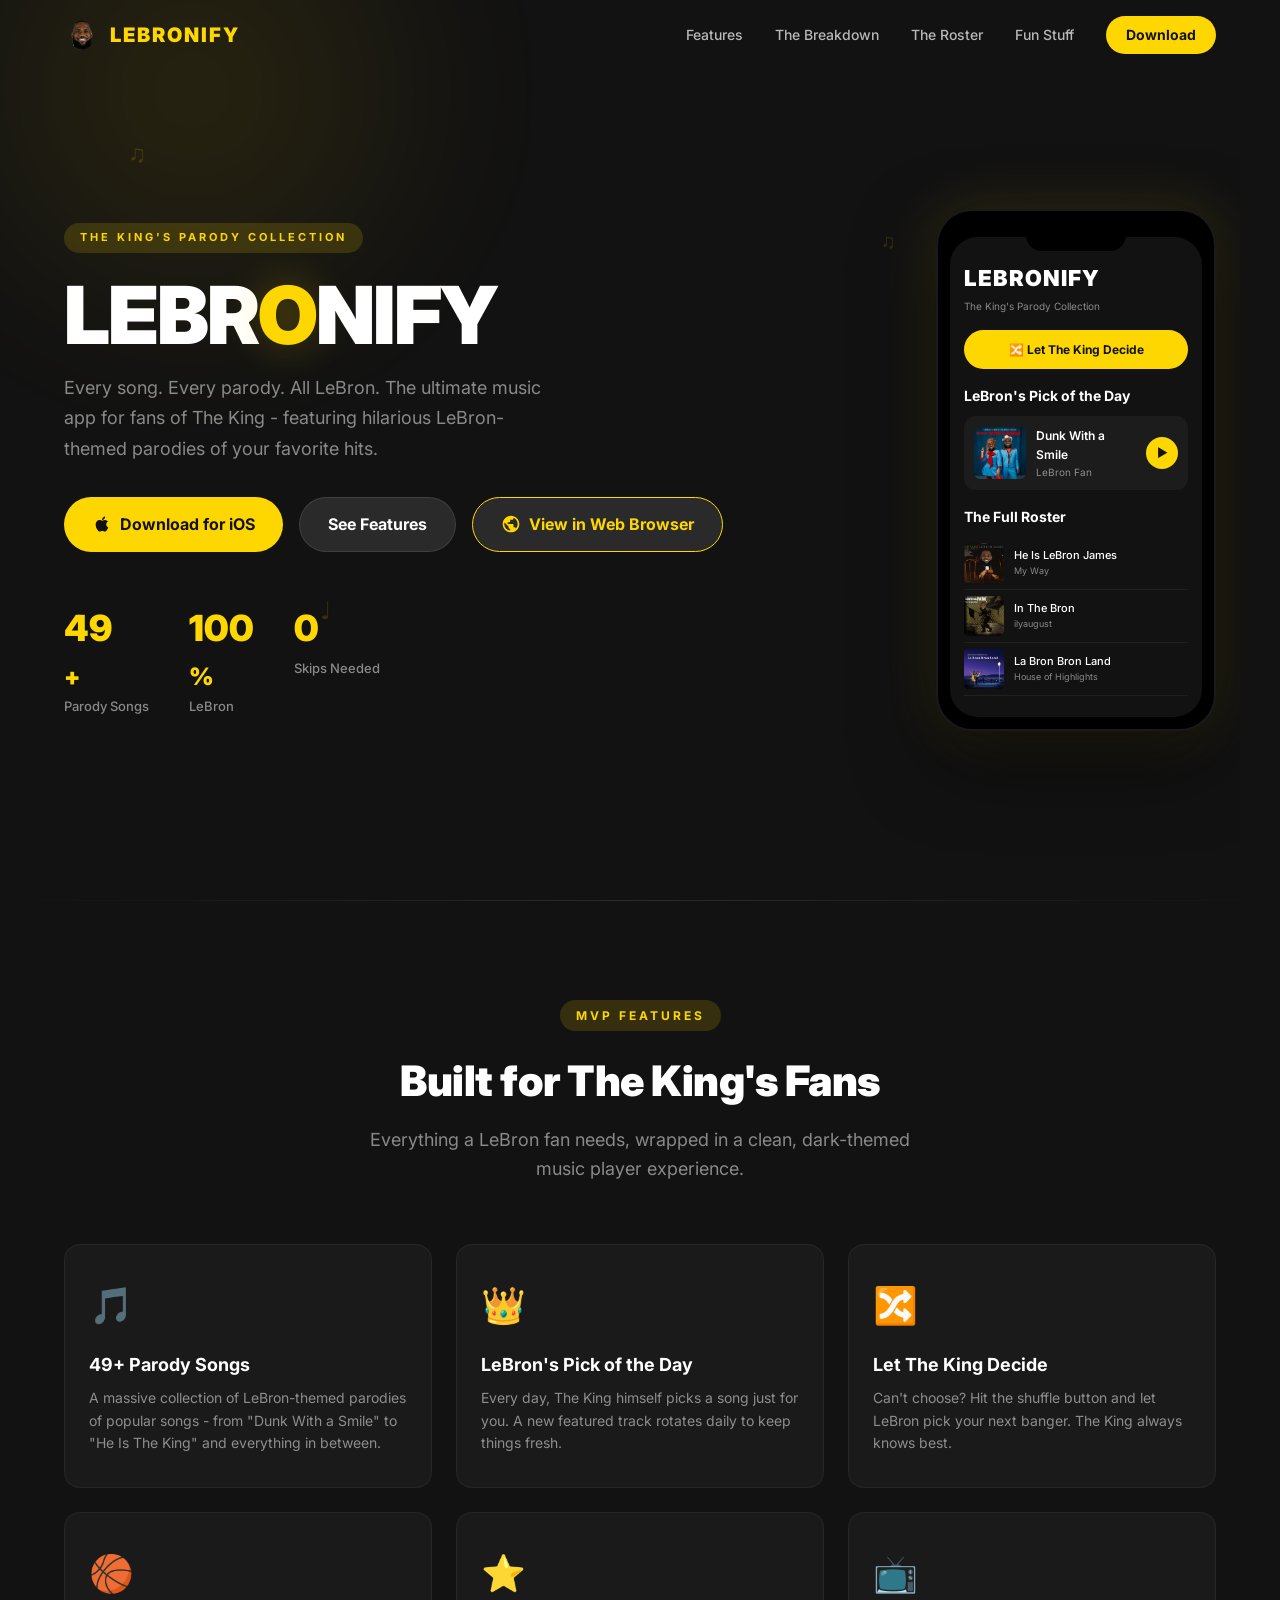
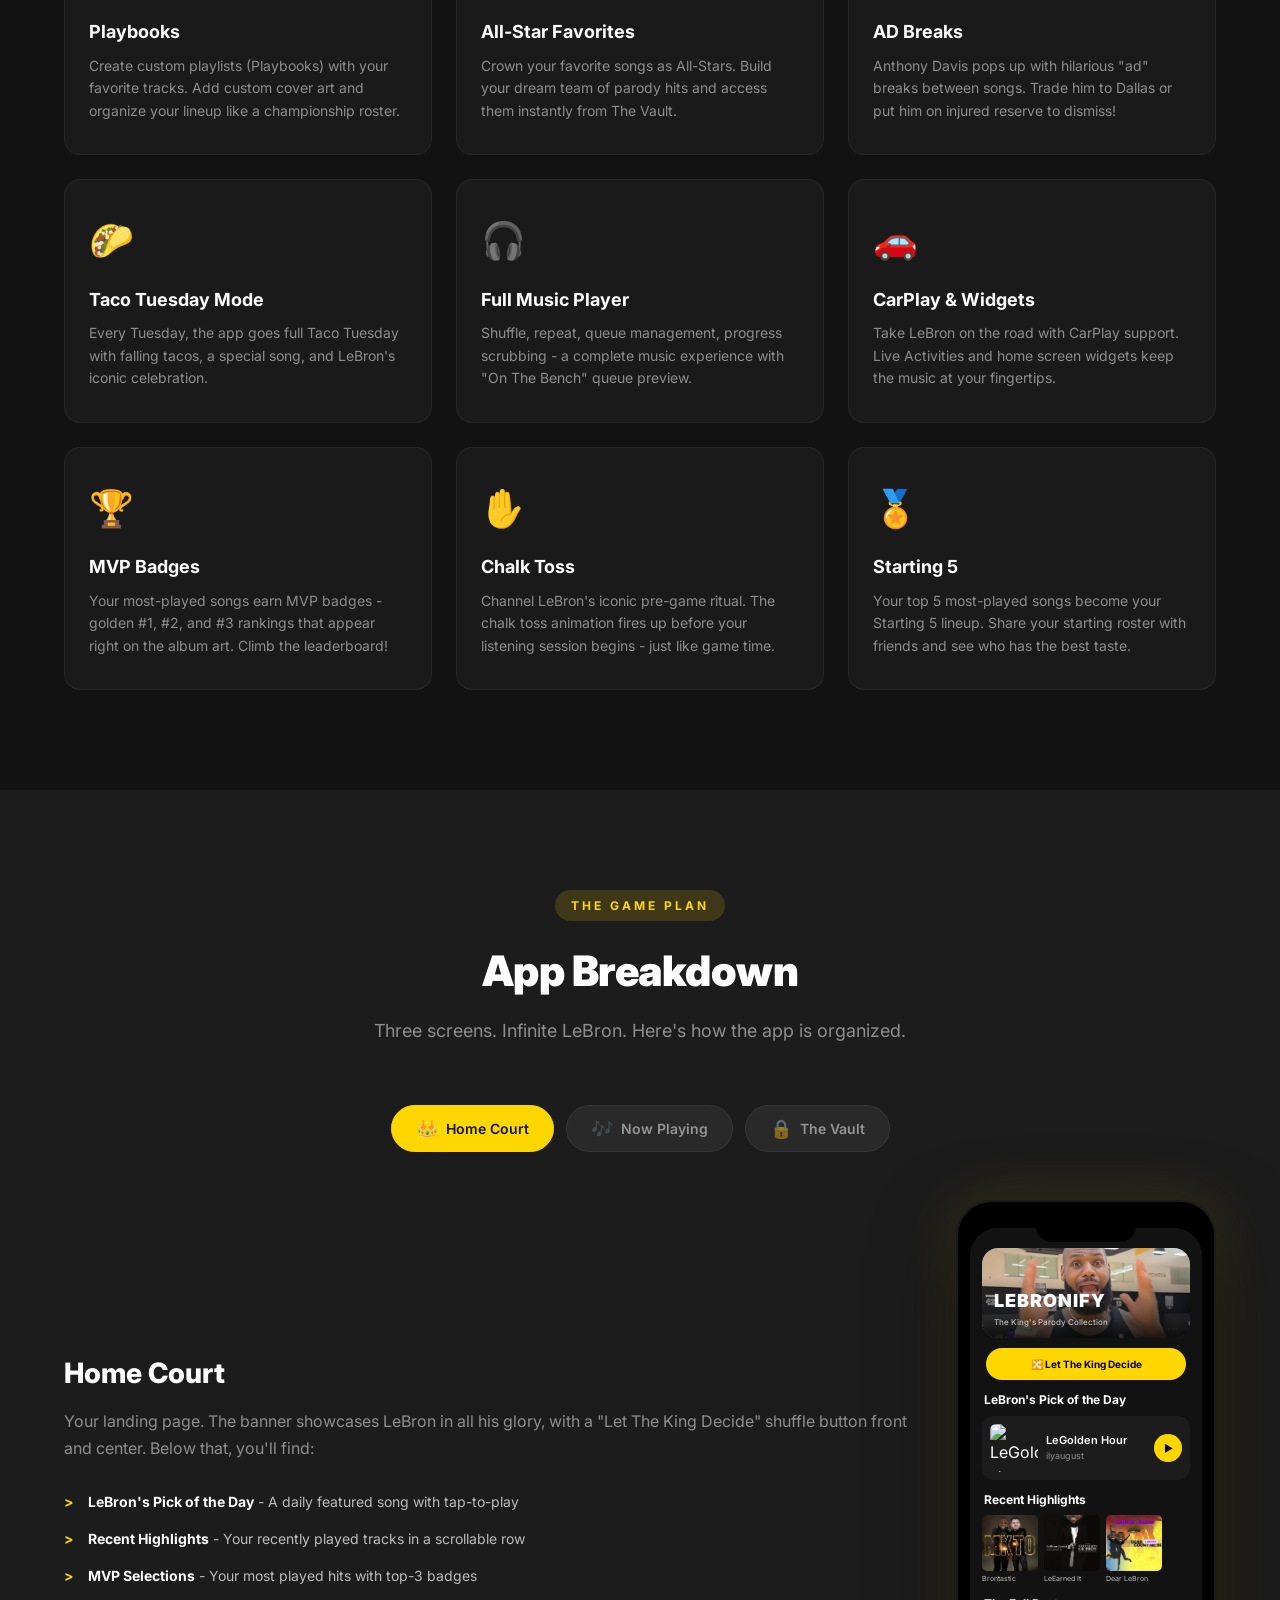
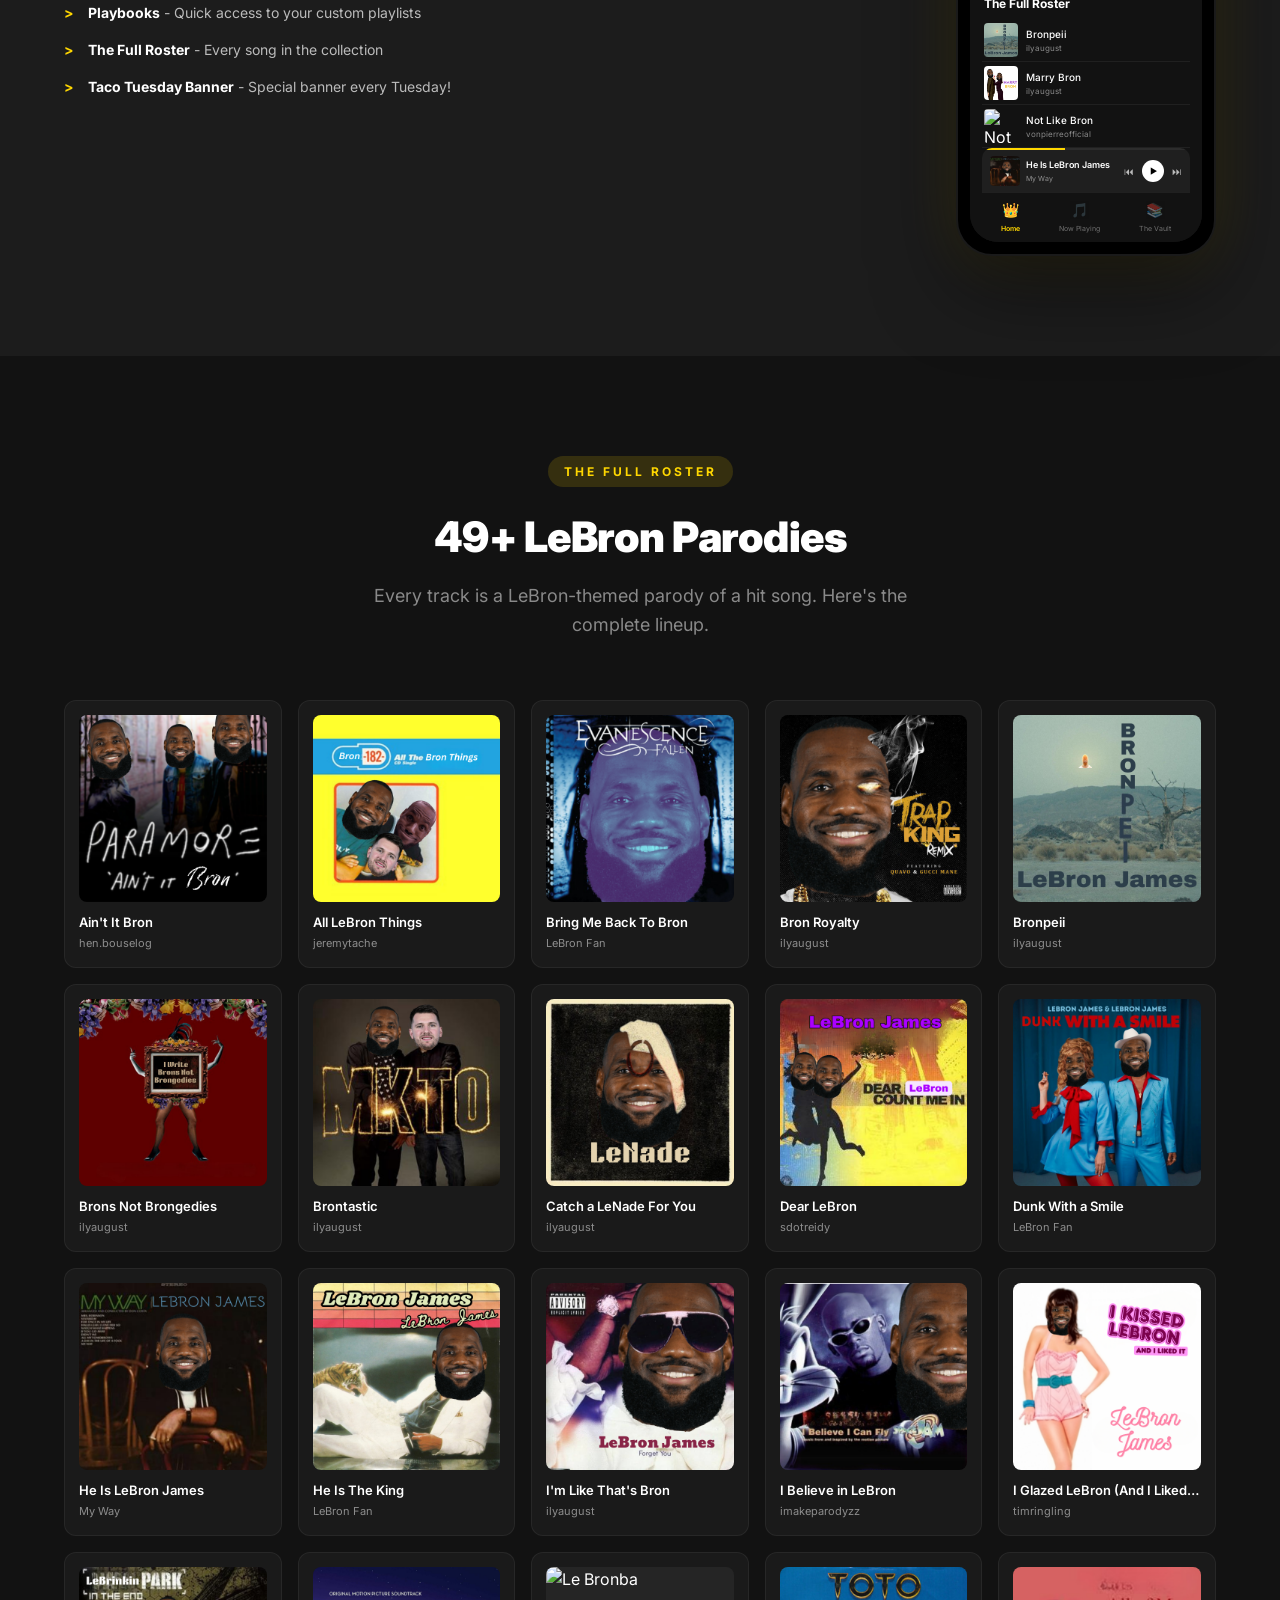
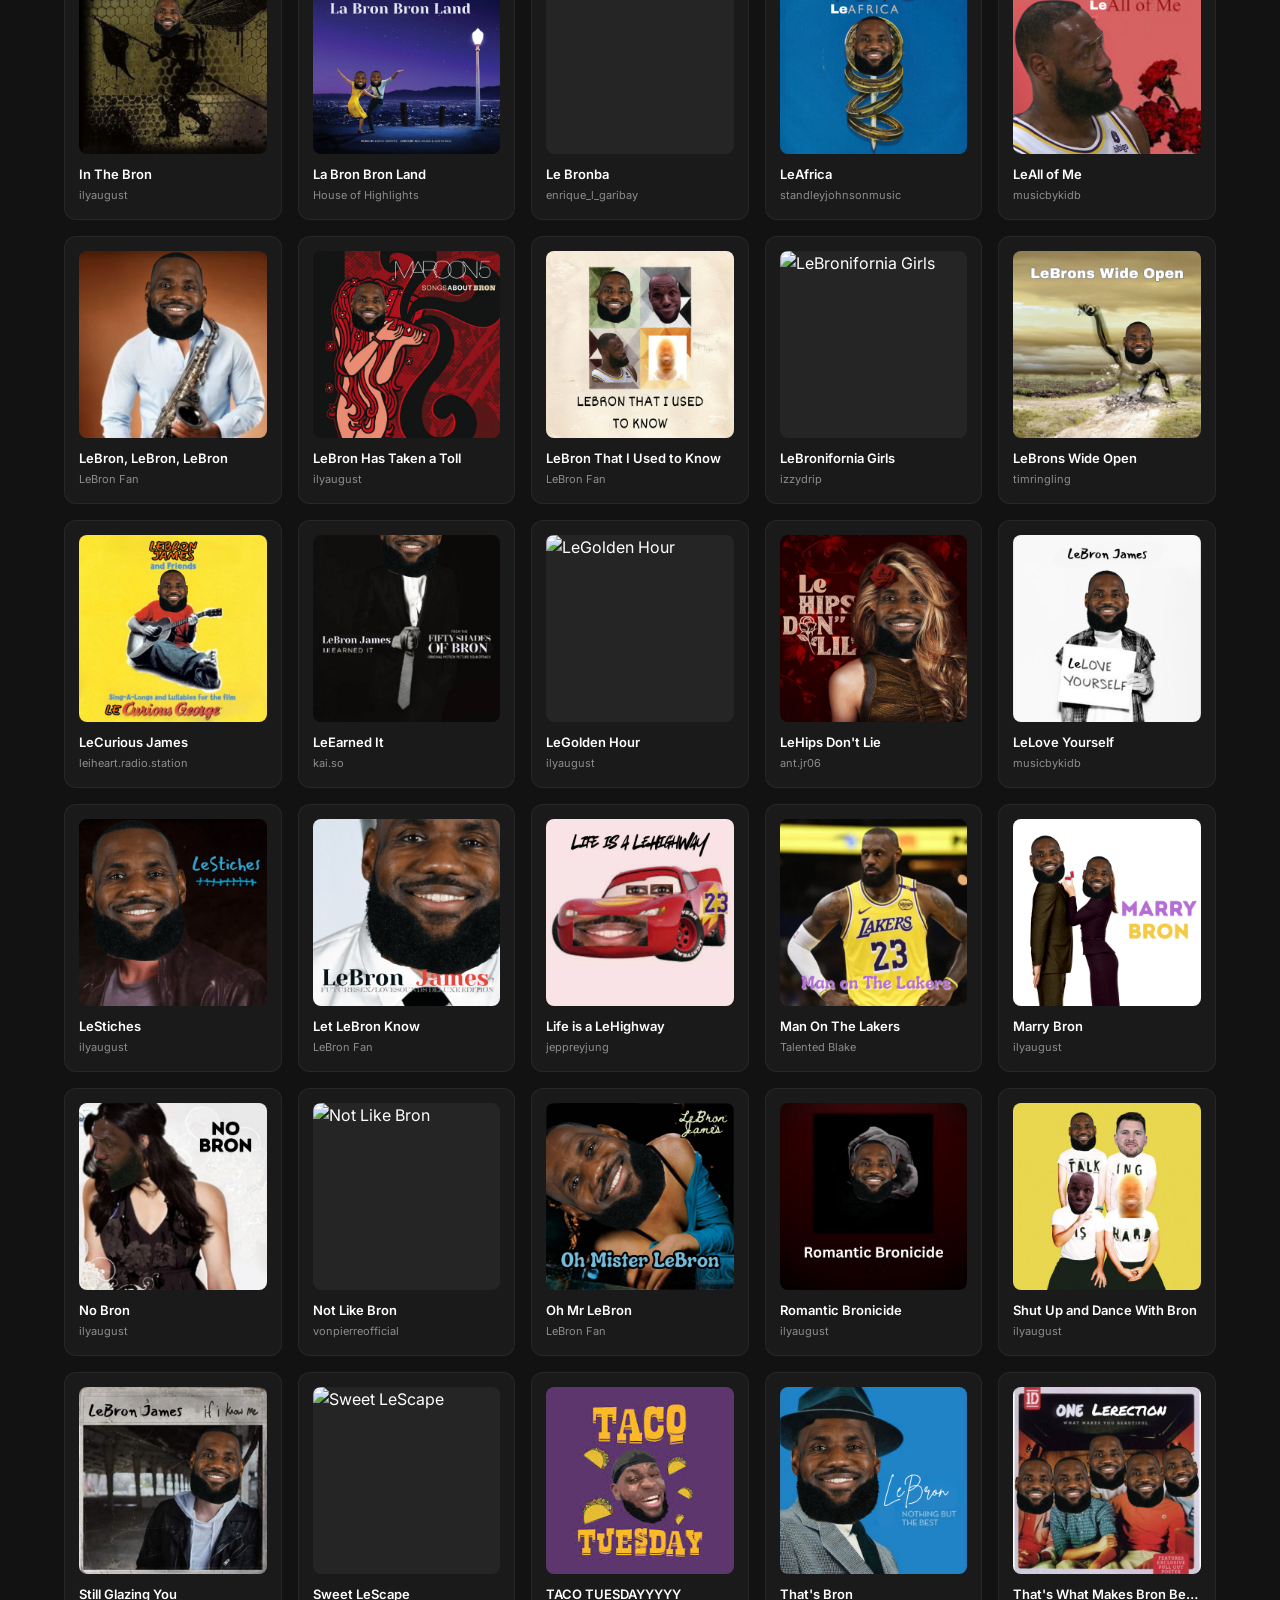
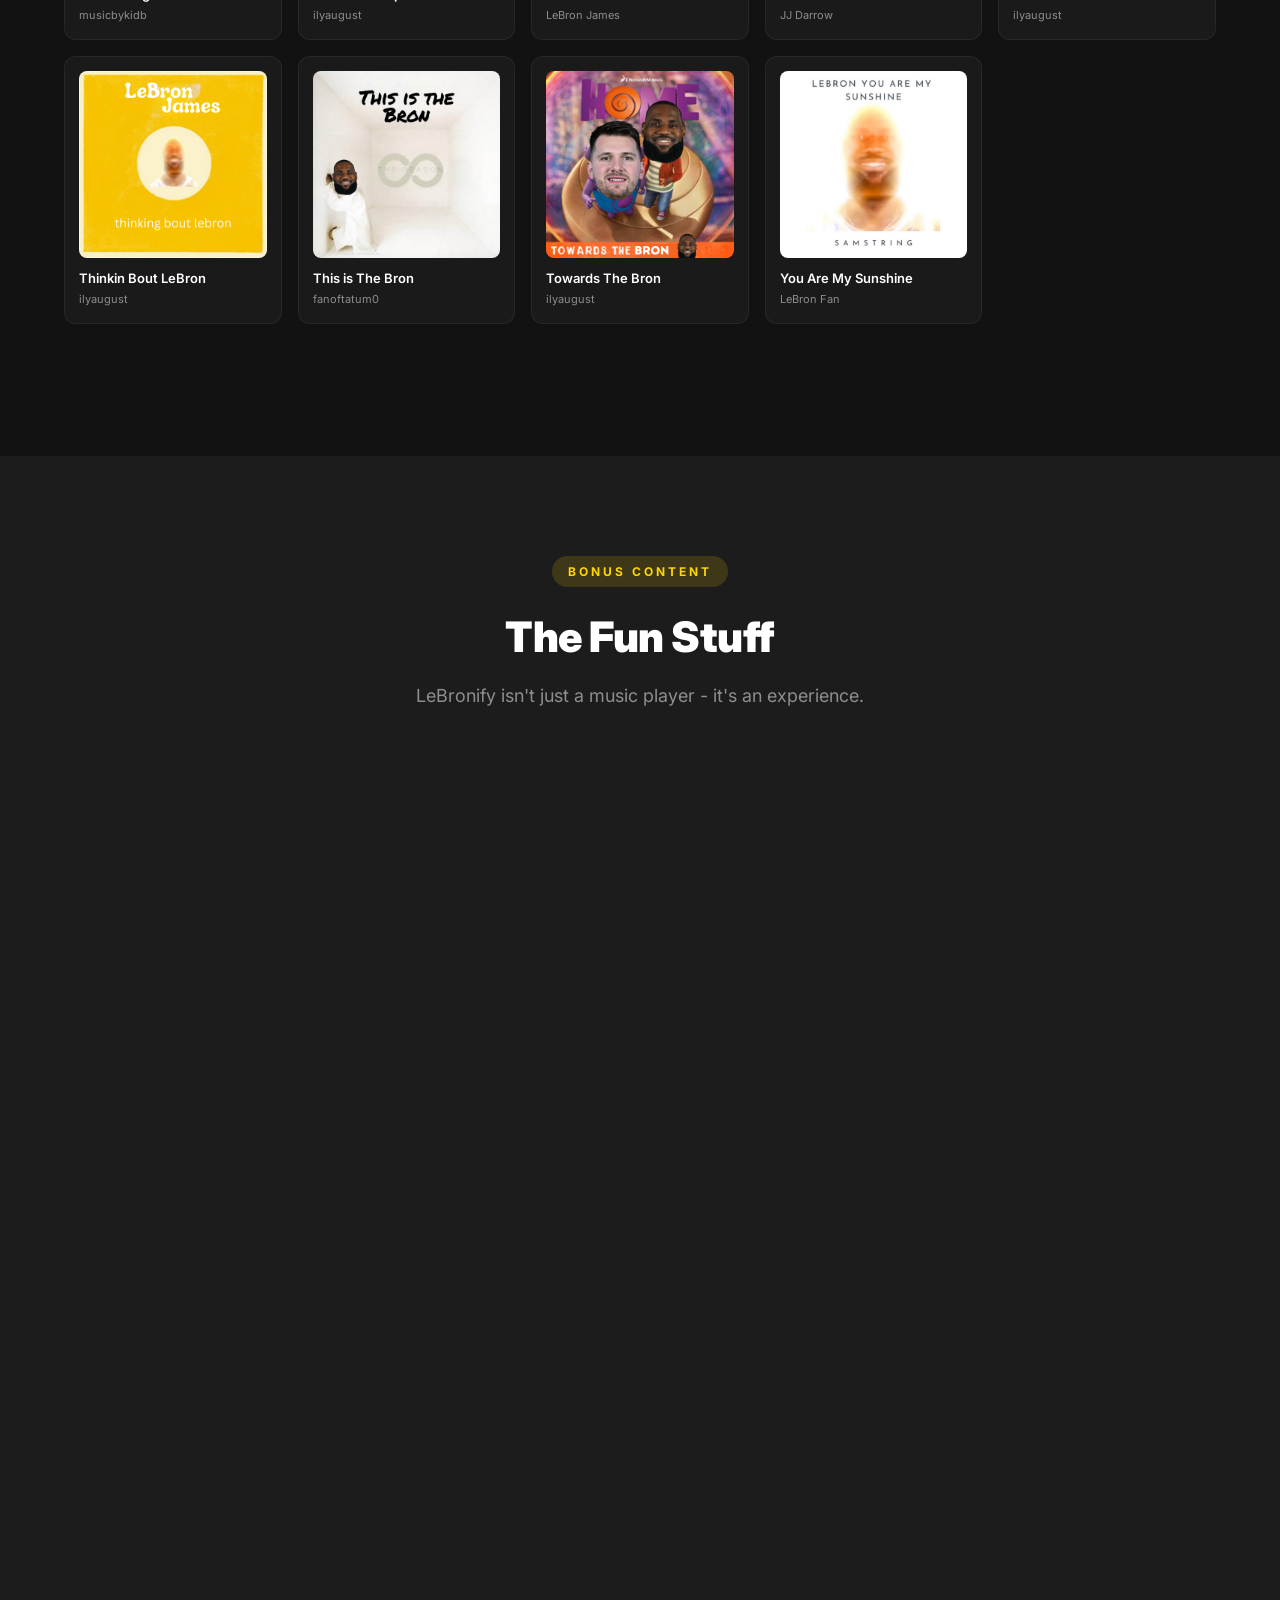
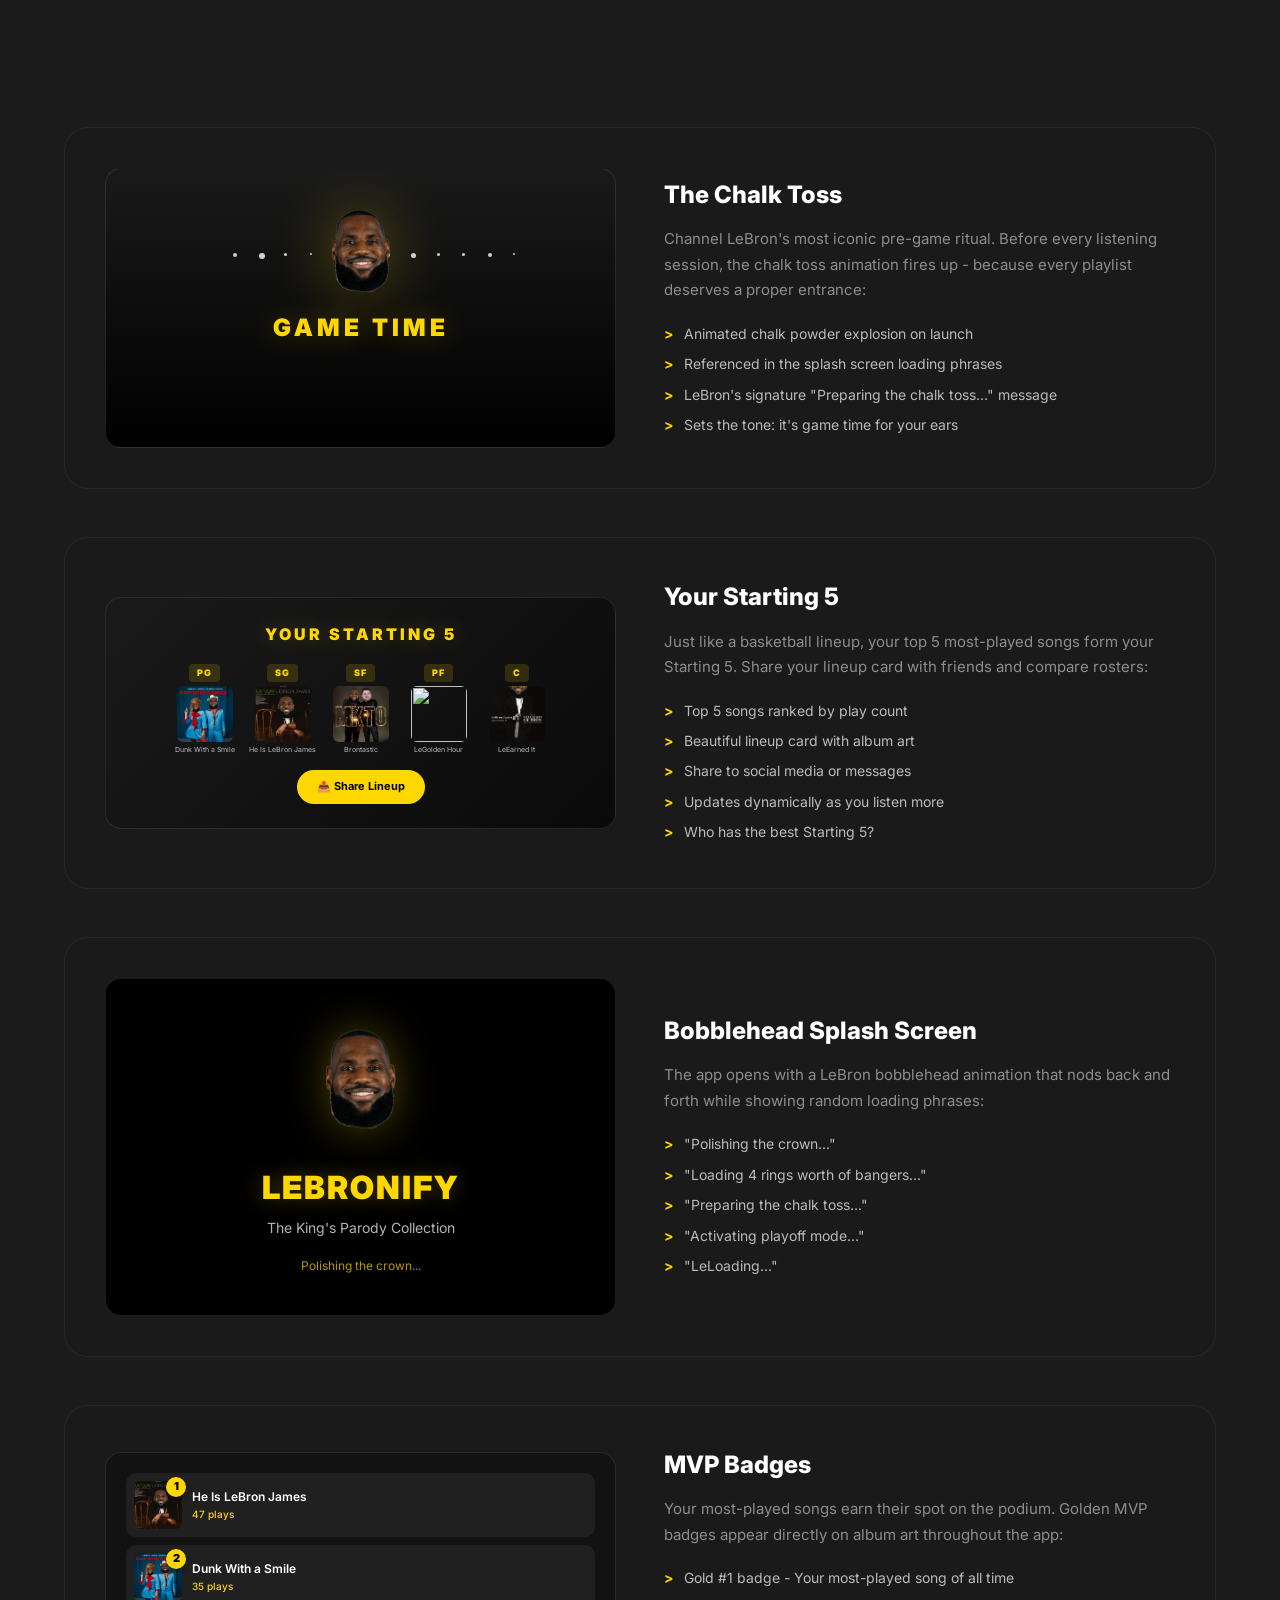
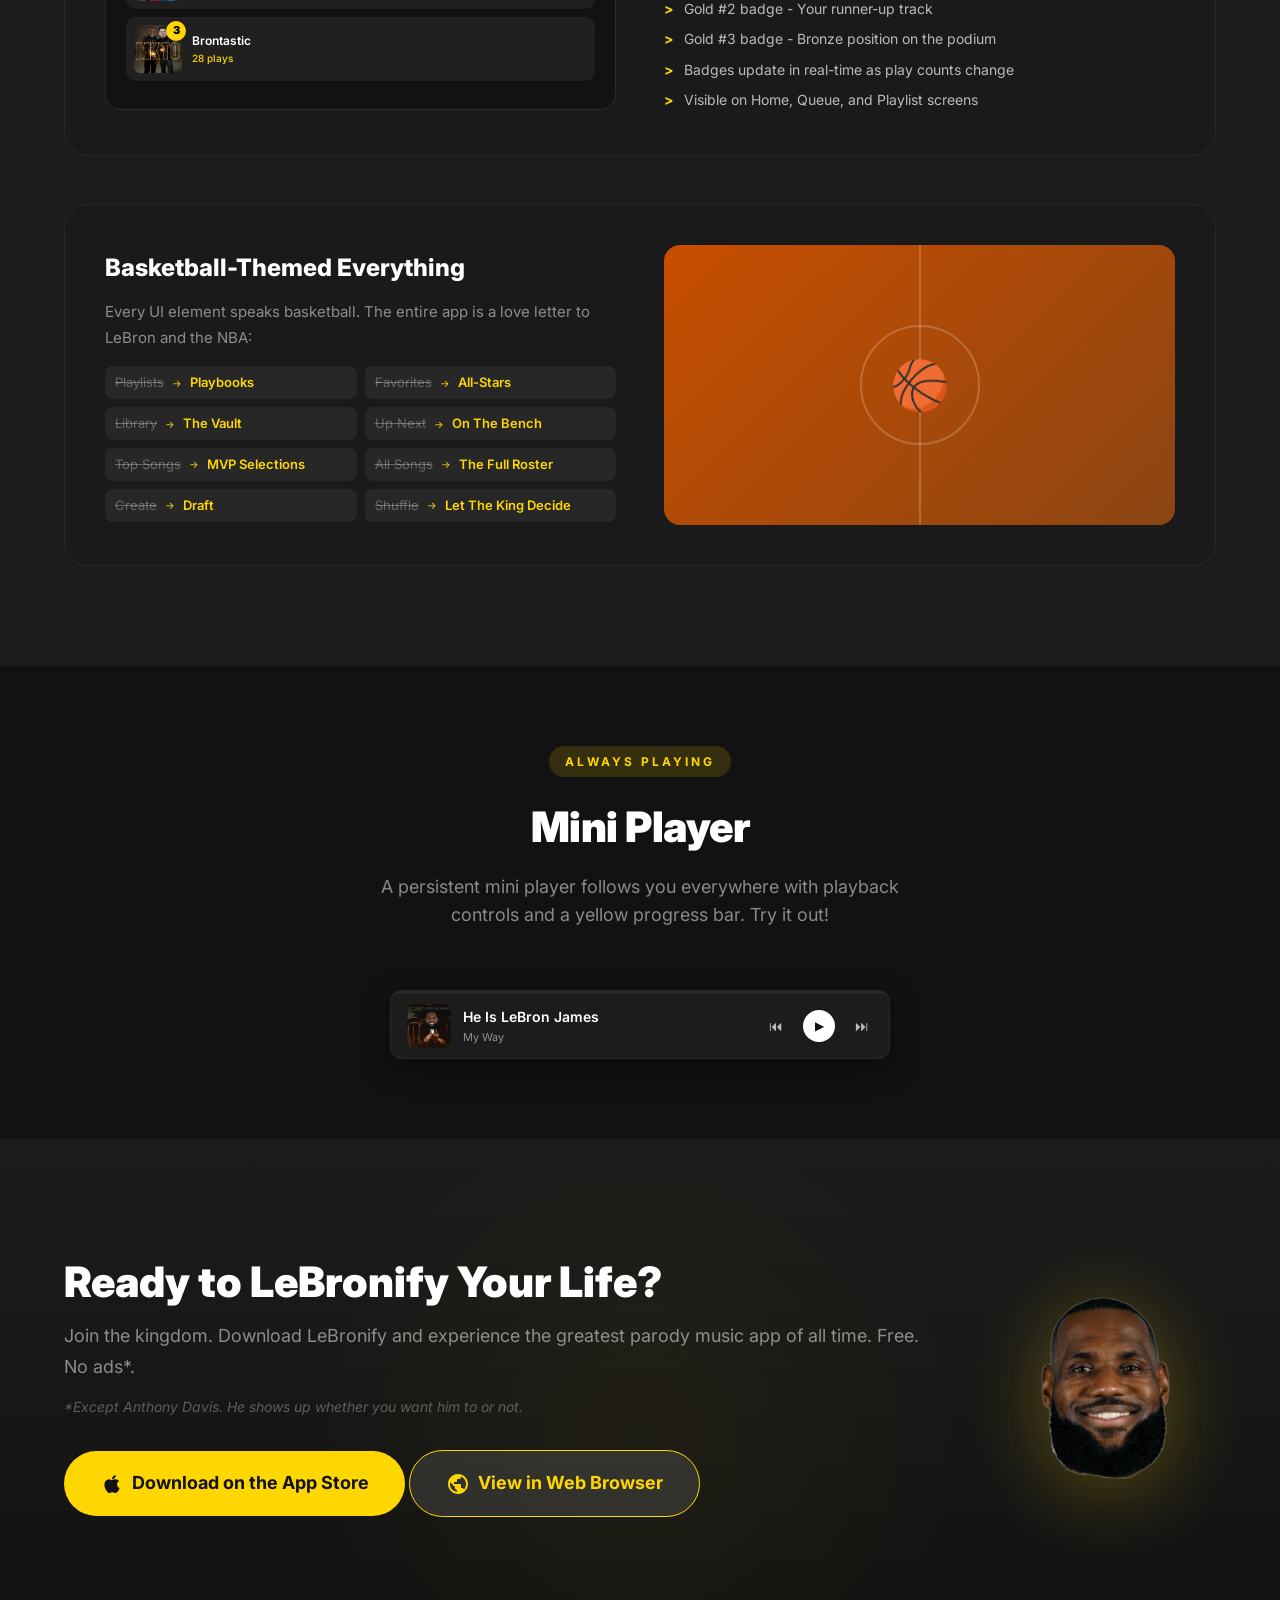
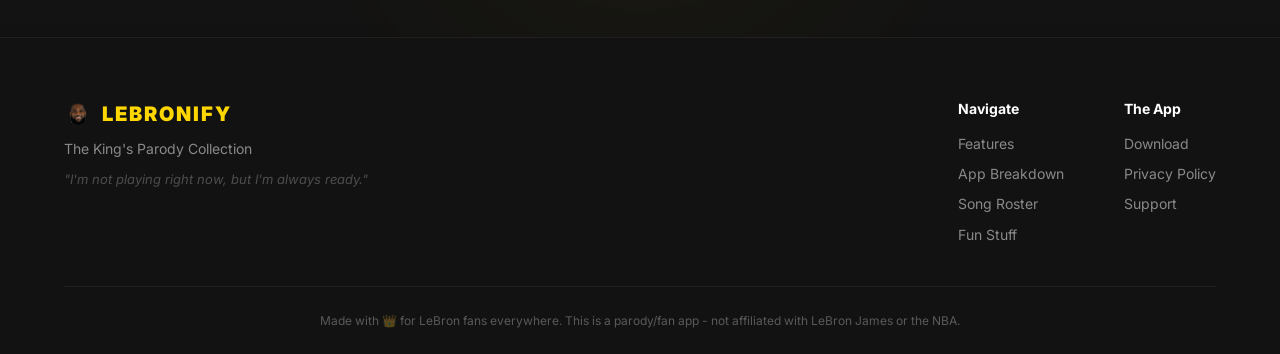
==== commit a2cea3a8: "Add LeBronify web browser experience with full music player Build a Spotify-style web app (app.html/" ====
--- a/website/index.html
+++ b/website/index.html
@@ -60,6 +60,10 @@
                     Download for iOS
                 </a>
                 <a href="#features" class="btn btn-secondary">See Features</a>
+                <a href="app.html" class="btn btn-secondary btn-web">
+                    <svg width="20" height="20" viewBox="0 0 24 24" fill="currentColor"><path d="M12 2C6.48 2 2 6.48 2 12s4.48 10 10 10 10-4.48 10-10S17.52 2 12 2zm-1 17.93c-3.95-.49-7-3.85-7-7.93 0-.62.08-1.21.21-1.79L9 15v1c0 1.1.9 2 2 2v1.93zm6.9-2.54c-.26-.81-1-1.39-1.9-1.39h-1v-3c0-.55-.45-1-1-1H8v-2h2c.55 0 1-.45 1-1V7h2c1.1 0 2-.9 2-2v-.41c2.93 1.19 5 4.06 5 7.41 0 2.08-.8 3.97-2.1 5.39z"/></svg>
+                    View in Web Browser
+                </a>
             </div>
             <div class="hero-stats">
                 <div class="stat">
@@ -855,6 +859,10 @@
                         <svg width="24" height="24" viewBox="0 0 24 24" fill="currentColor"><path d="M17.05 20.28c-.98.95-2.05.8-3.08.35-1.09-.46-2.09-.48-3.24 0-1.44.62-2.2.44-3.06-.35C2.79 15.25 3.51 7.59 9.05 7.31c1.35.07 2.29.74 3.08.8 1.18-.24 2.31-.93 3.57-.84 1.51.12 2.65.72 3.4 1.8-3.12 1.87-2.38 5.98.48 7.13-.57 1.5-1.31 2.99-2.54 4.09zM12.03 7.25c-.15-2.23 1.66-4.07 3.74-4.25.29 2.58-2.34 4.5-3.74 4.25z"/></svg>
                         Download on the App Store
                     </a>
+                    <a href="app.html" class="btn btn-secondary btn-large btn-web">
+                        <svg width="24" height="24" viewBox="0 0 24 24" fill="currentColor"><path d="M12 2C6.48 2 2 6.48 2 12s4.48 10 10 10 10-4.48 10-10S17.52 2 12 2zm-1 17.93c-3.95-.49-7-3.85-7-7.93 0-.62.08-1.21.21-1.79L9 15v1c0 1.1.9 2 2 2v1.93zm6.9-2.54c-.26-.81-1-1.39-1.9-1.39h-1v-3c0-.55-.45-1-1-1H8v-2h2c.55 0 1-.45 1-1V7h2c1.1 0 2-.9 2-2v-.41c2.93 1.19 5 4.06 5 7.41 0 2.08-.8 3.97-2.1 5.39z"/></svg>
+                        View in Web Browser
+                    </a>
                 </div>
                 <div class="download-visual">
                     <div class="download-bobblehead">
--- a/website/styles.css
+++ b/website/styles.css
@@ -107,6 +107,8 @@
 .btn-secondary { background: var(--white-10); color: var(--white); border: 1px solid var(--white-10); }
 .btn-secondary:hover { background: var(--white-30); border-color: var(--white-30); }
 .btn-large { padding: 18px 36px; font-size: 18px; }
+.btn-web { border-color: var(--yellow); color: var(--yellow); }
+.btn-web:hover { background: rgba(255, 215, 0, 0.15); border-color: var(--yellow); }
 
 /* --- Section Headers --- */
 .section-header { text-align: center; margin-bottom: 60px; }
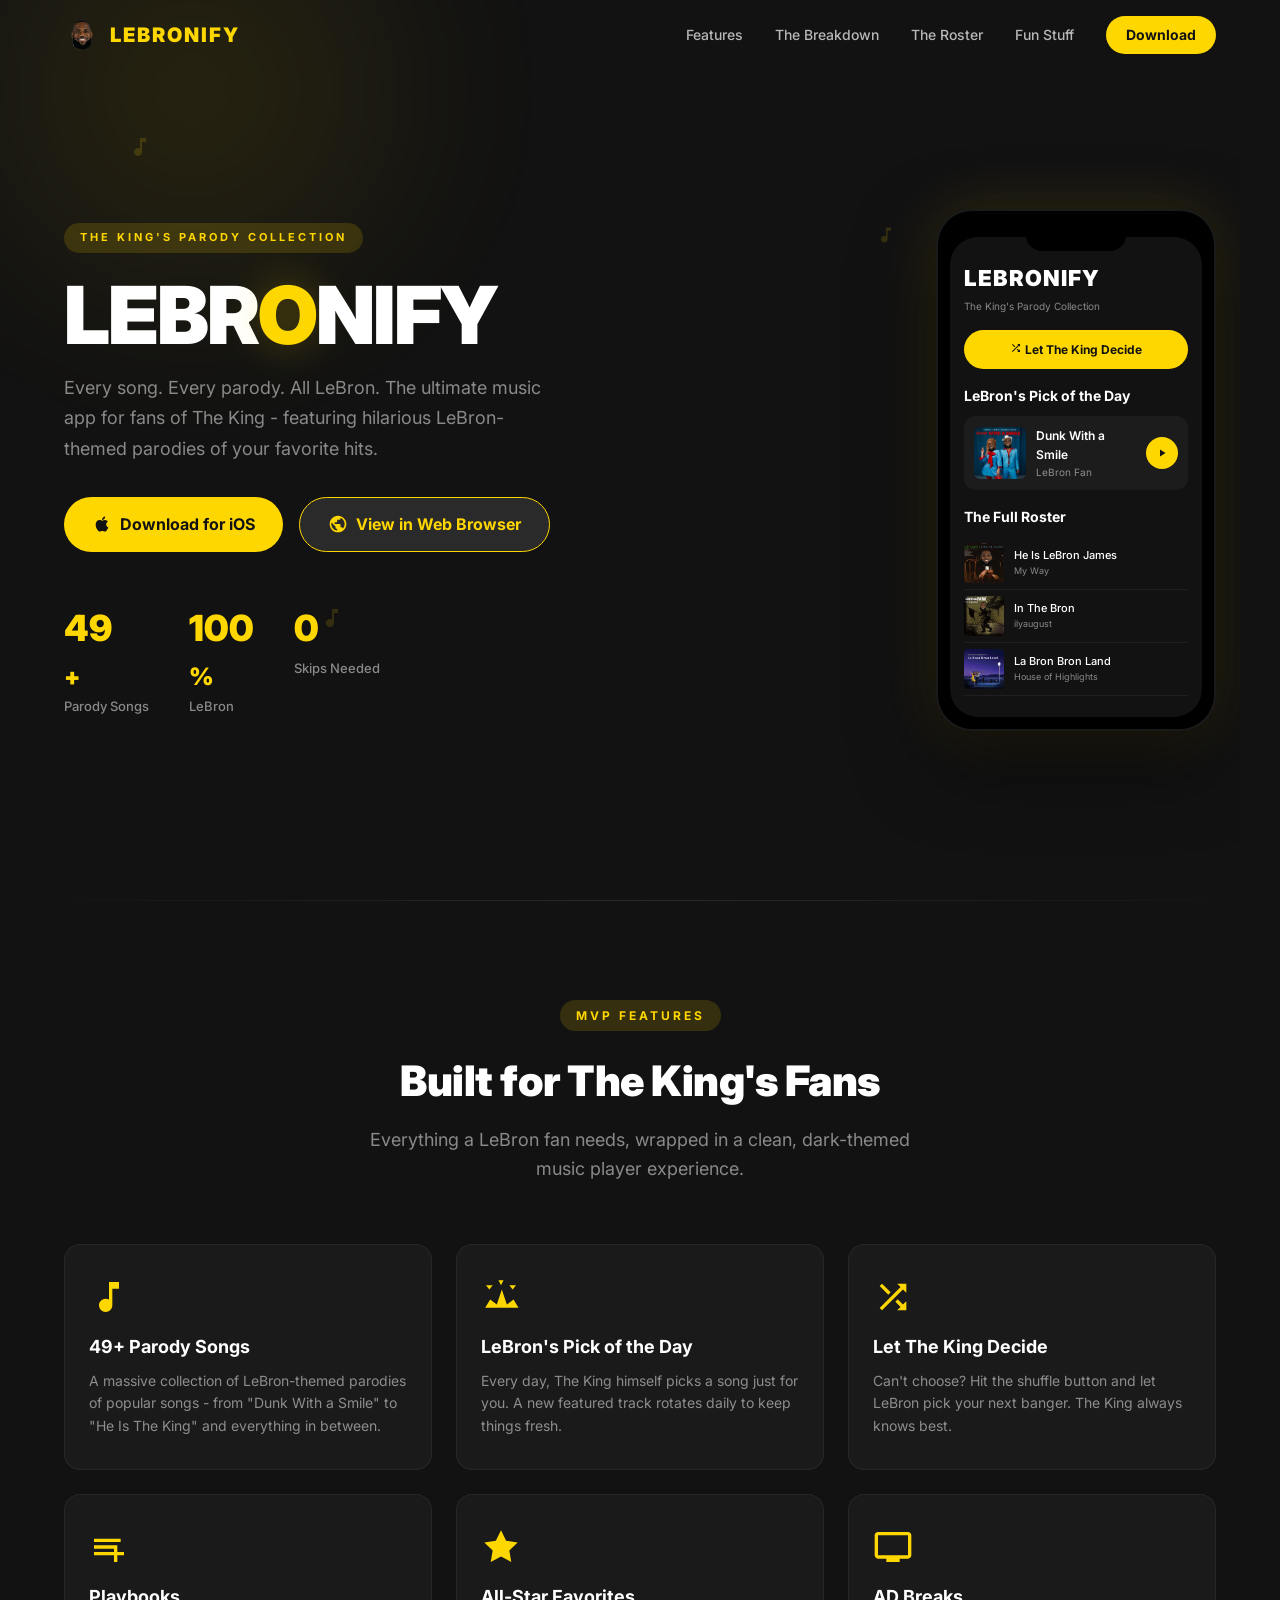
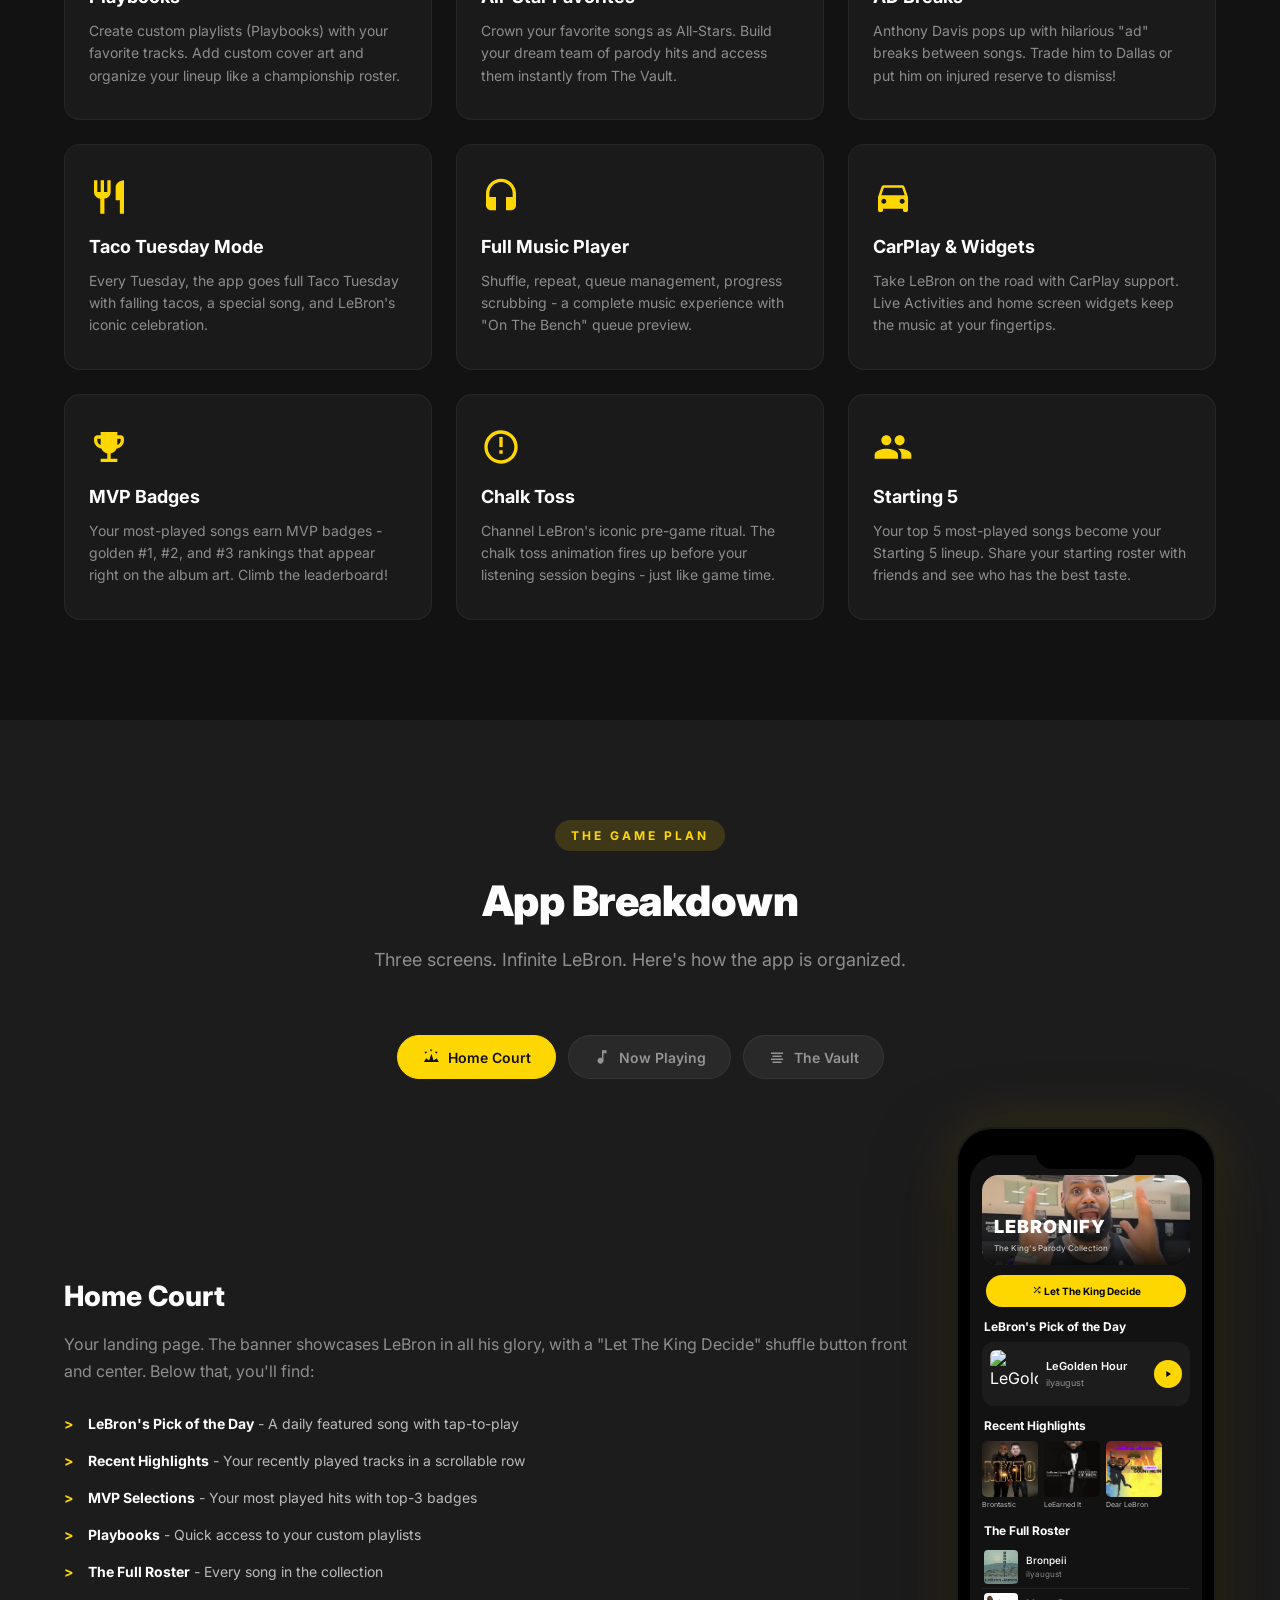
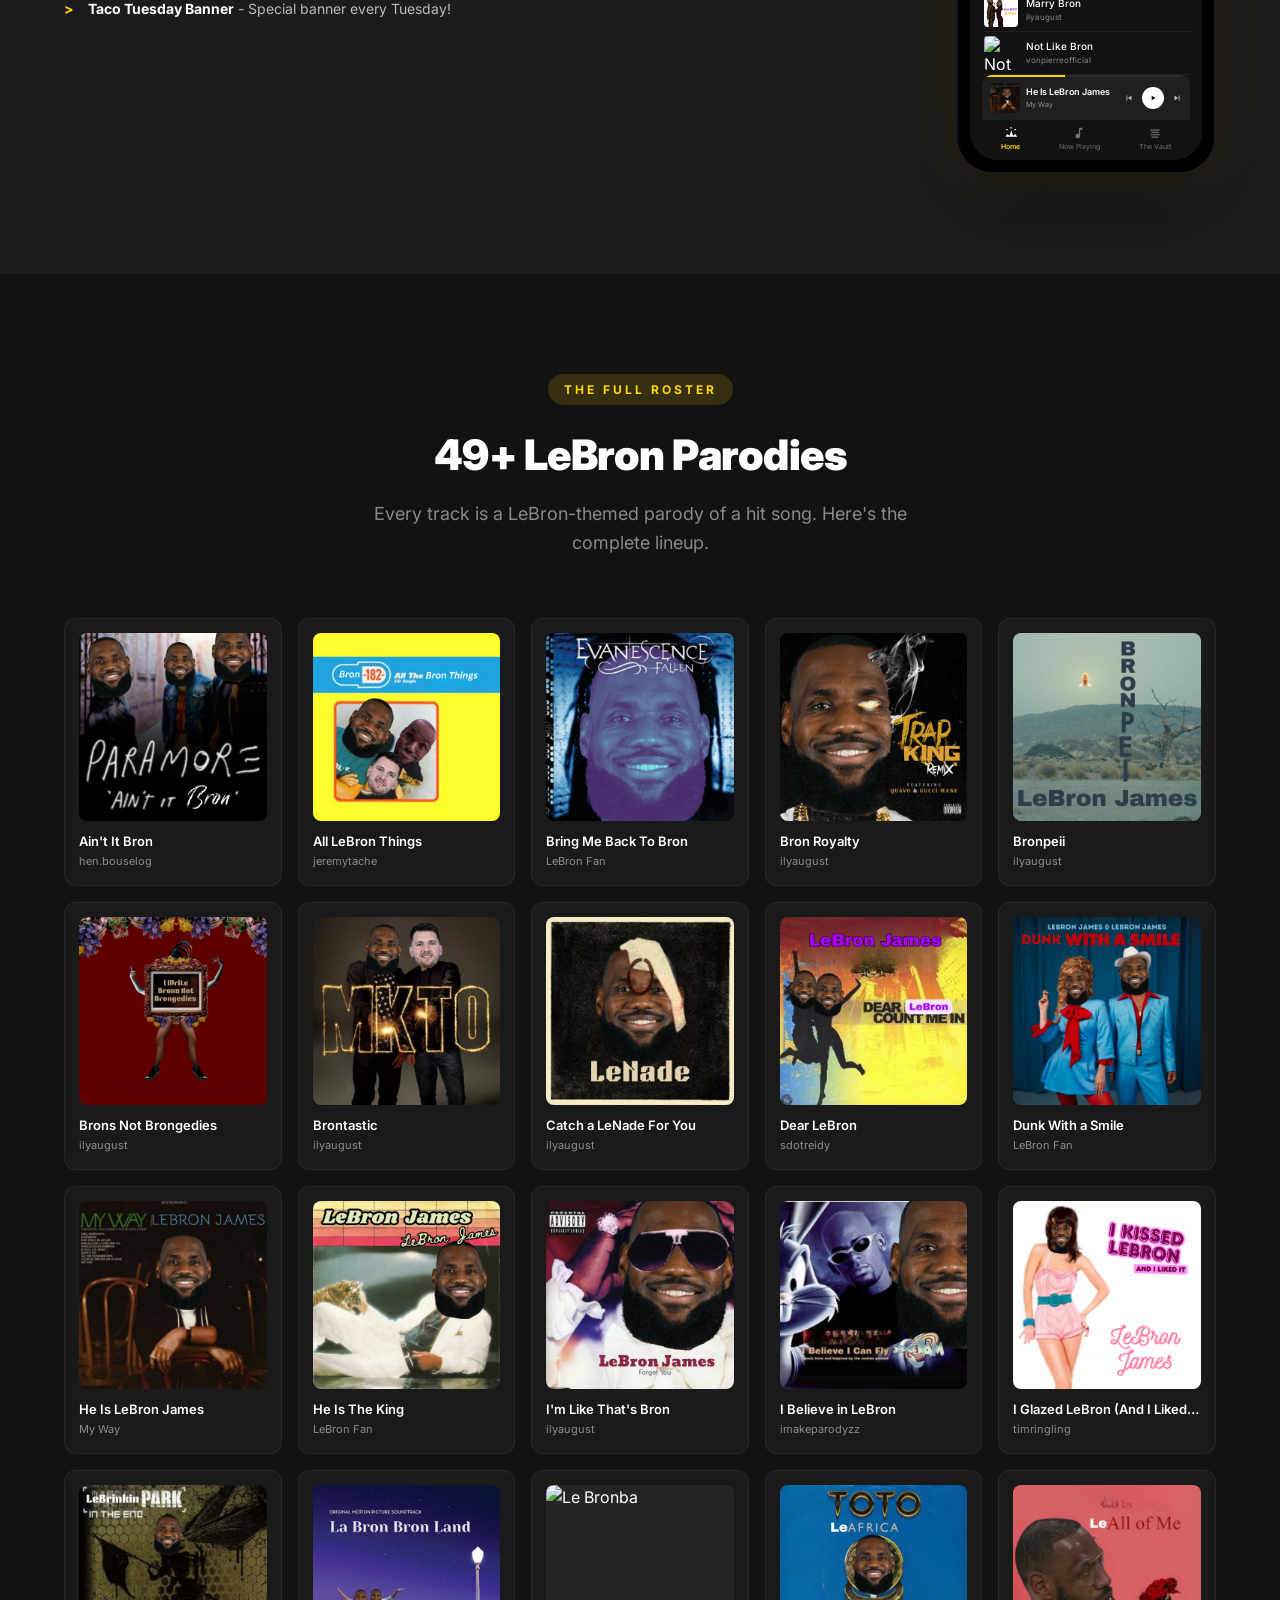
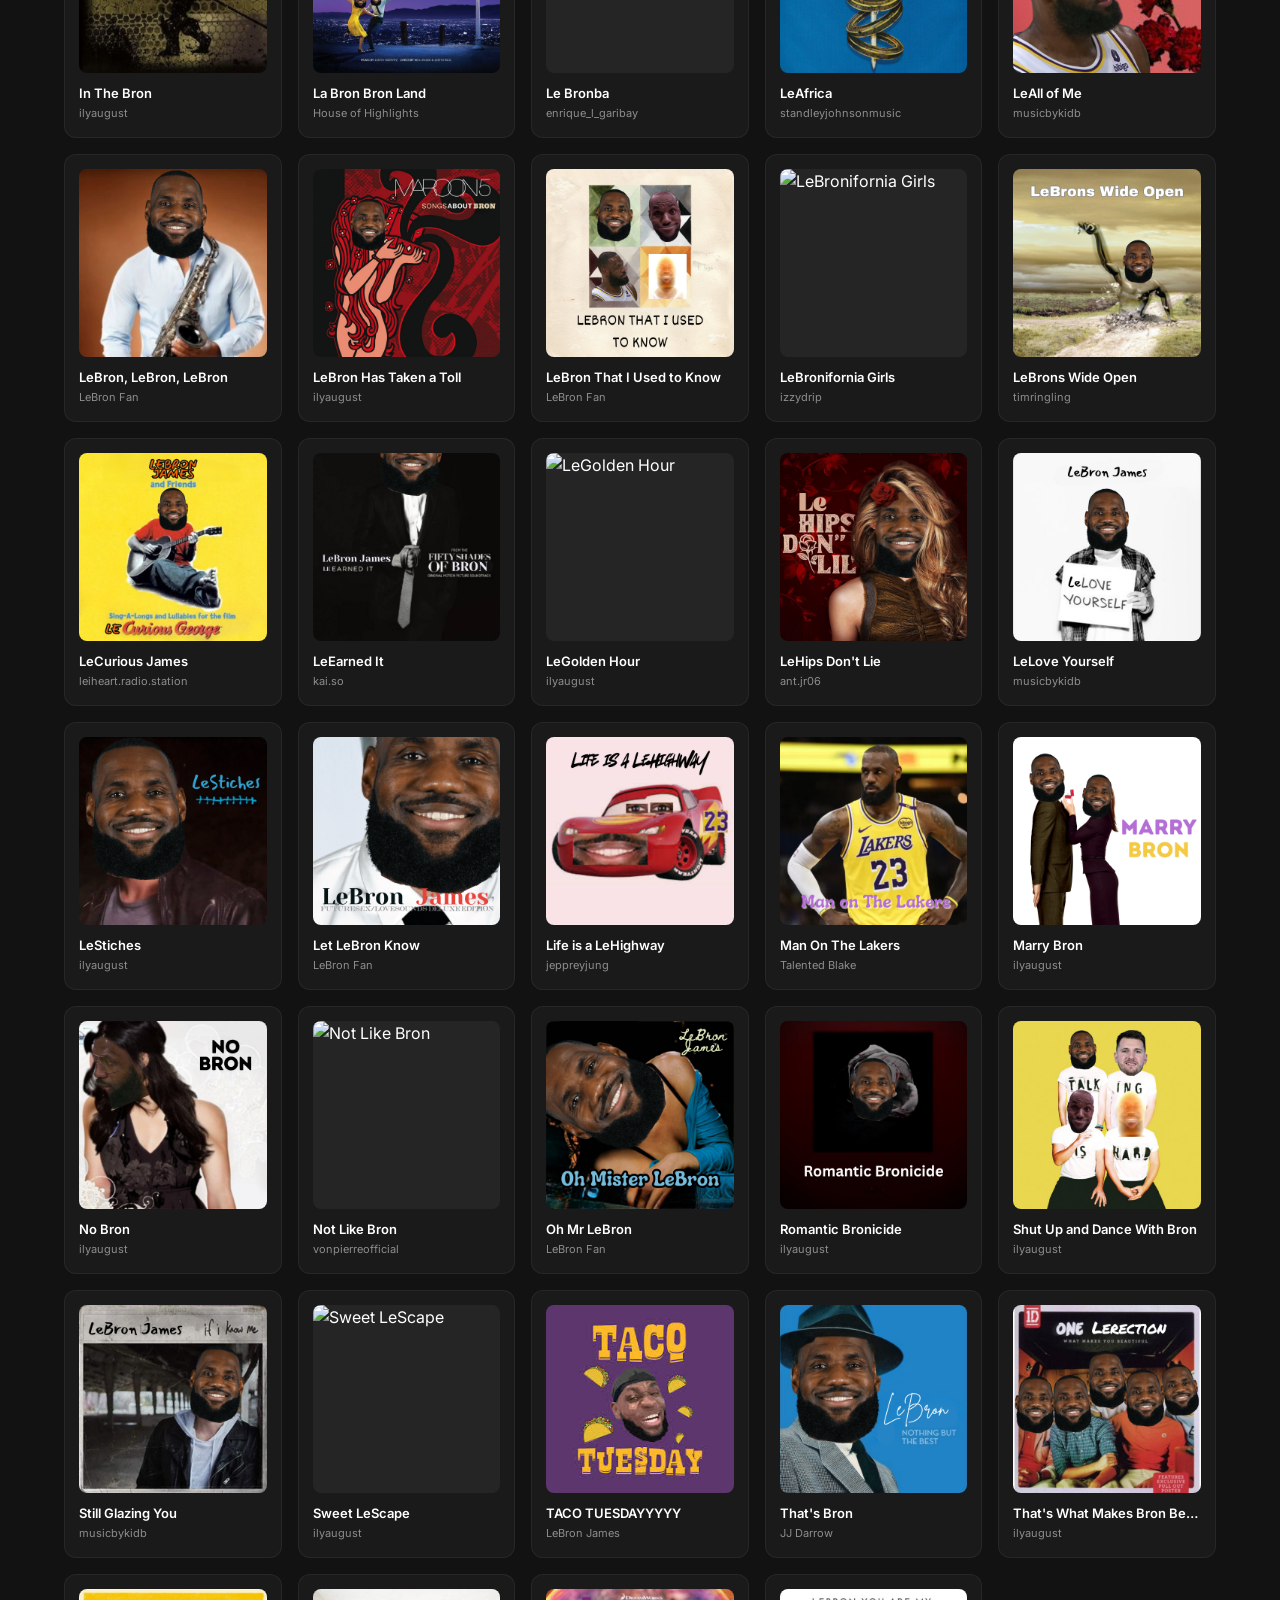
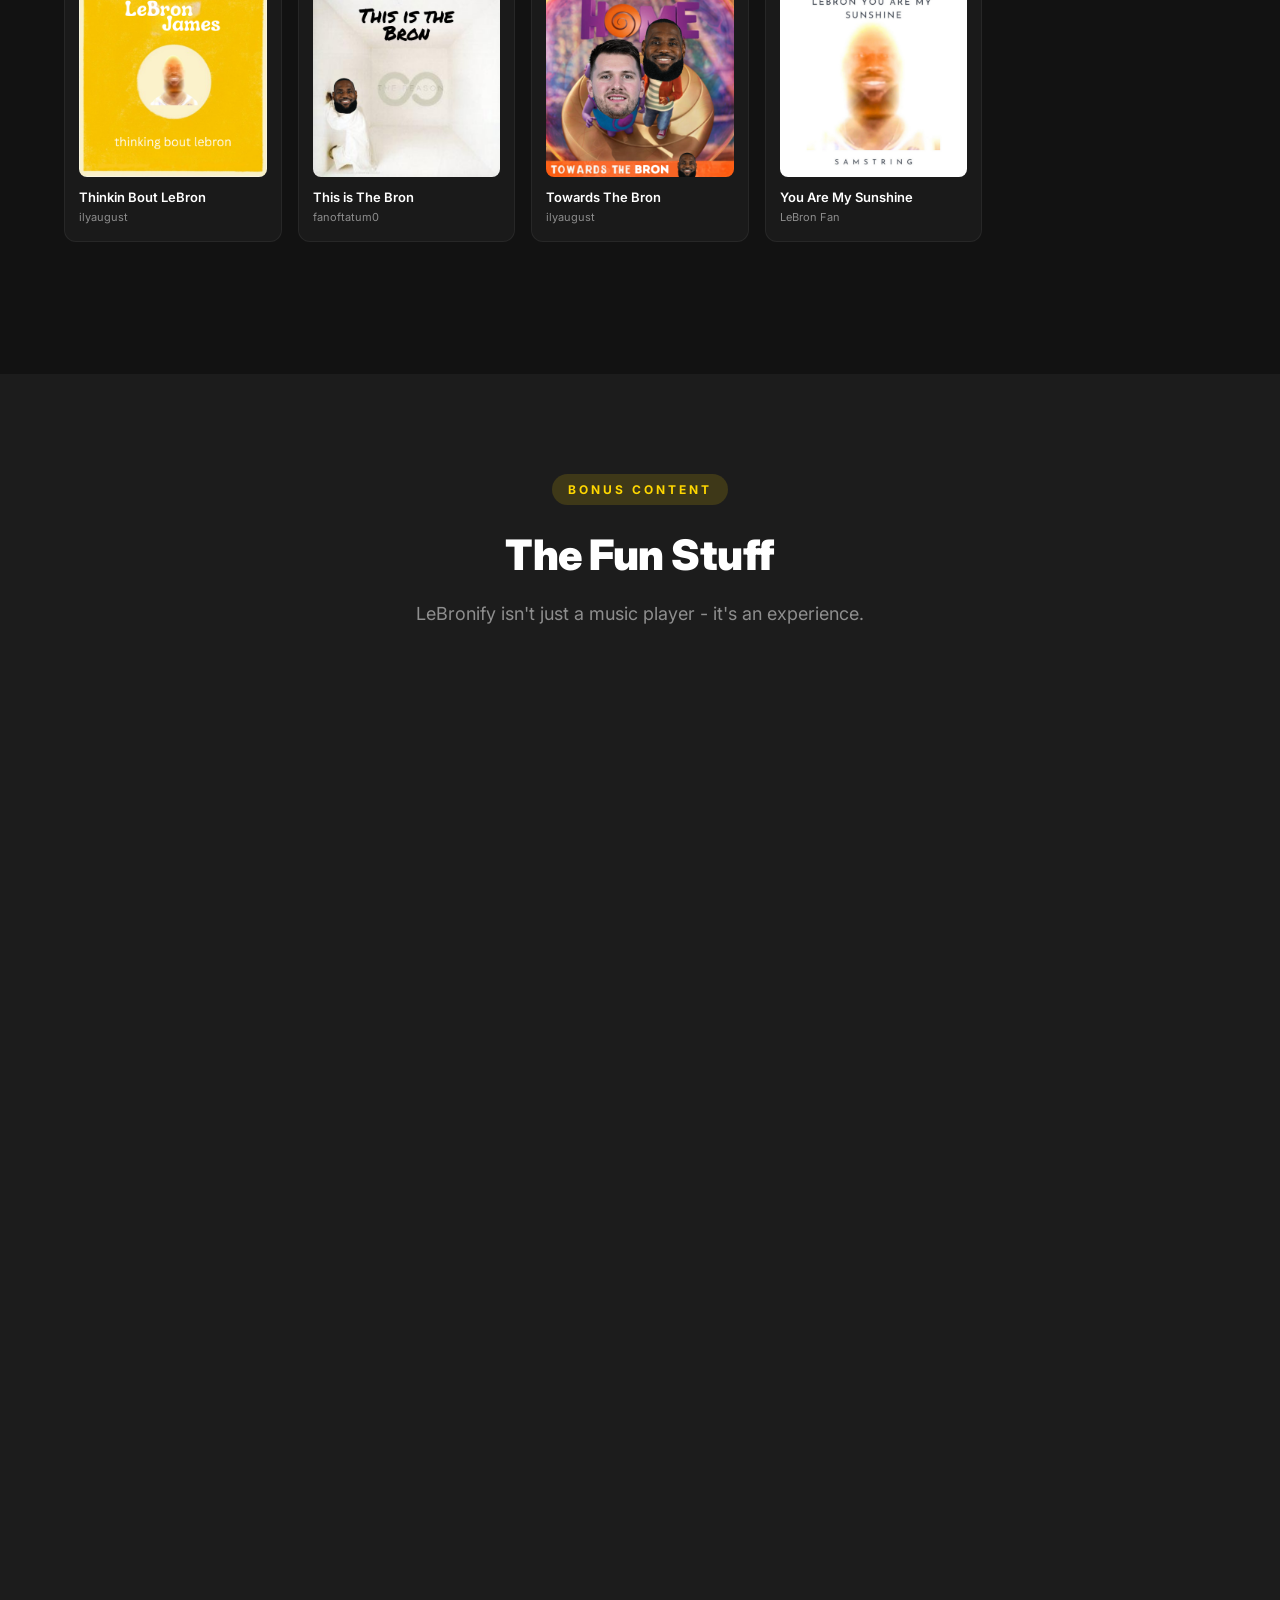
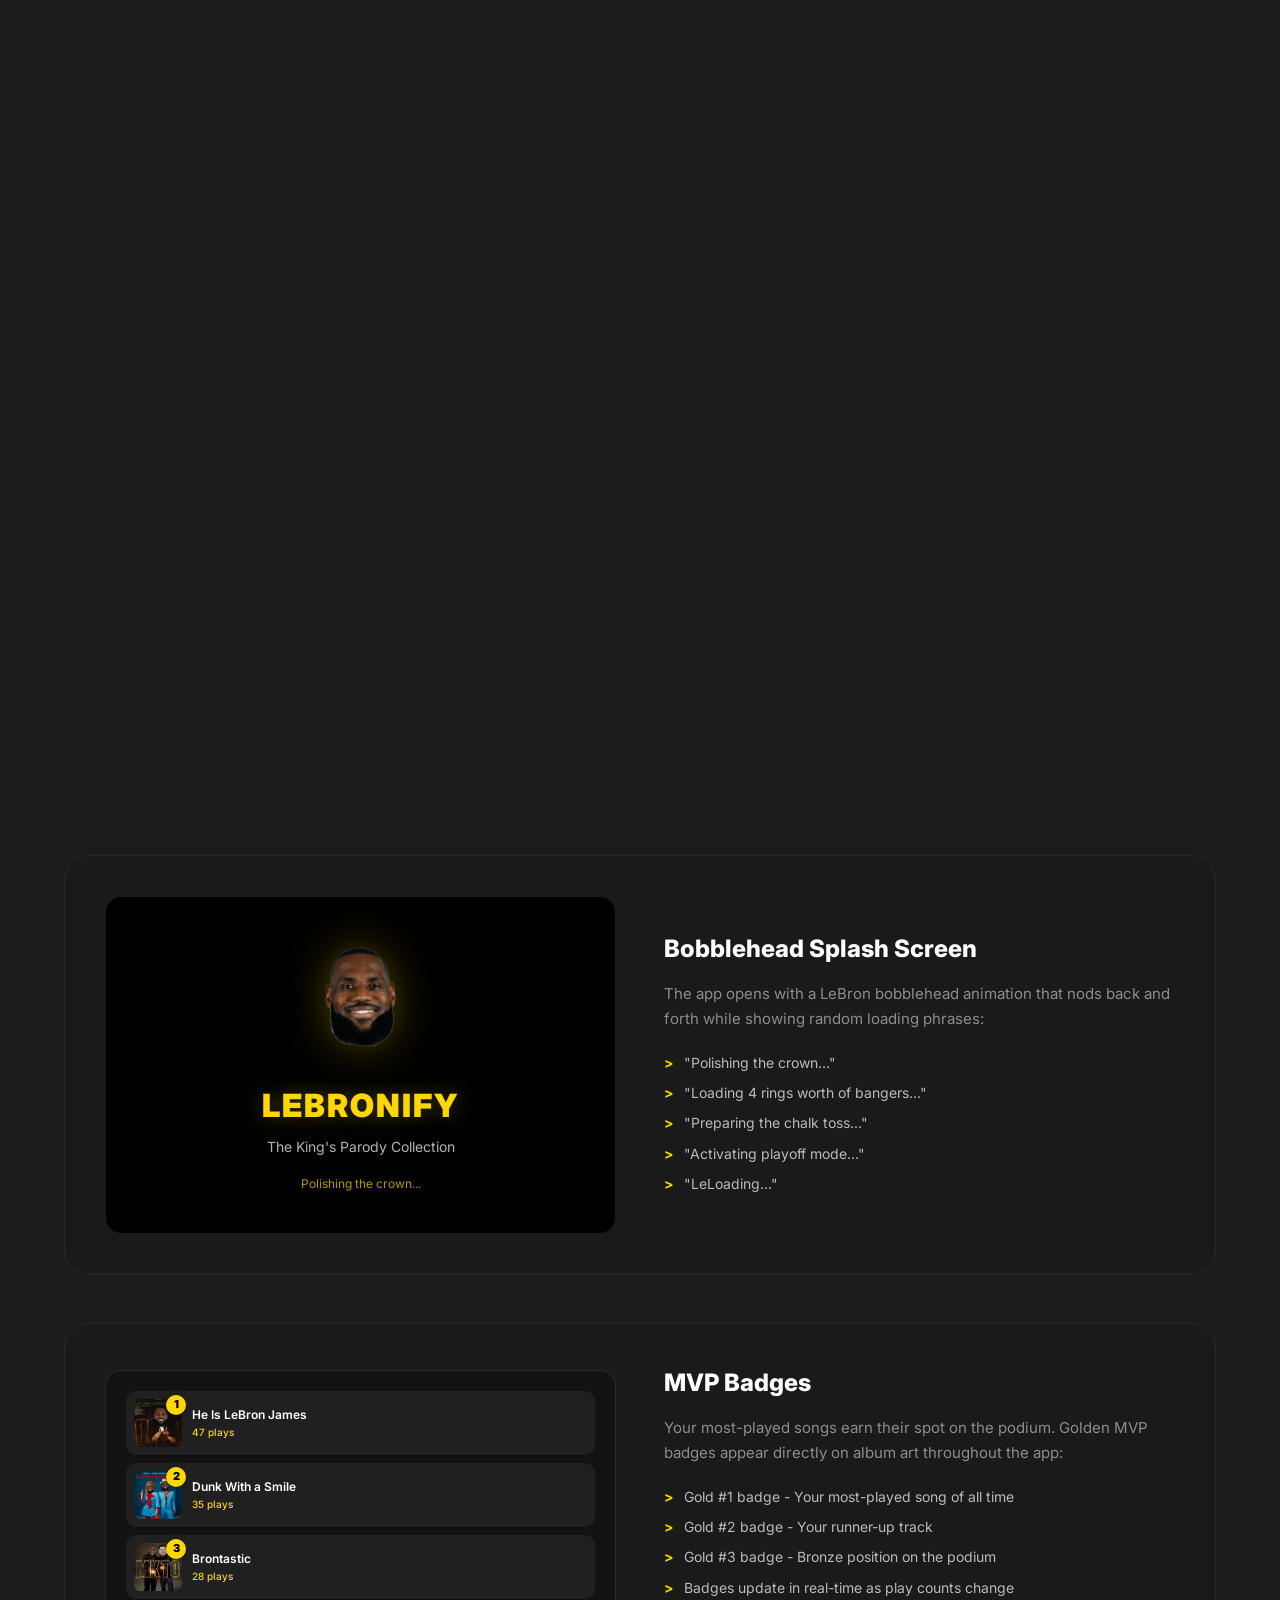
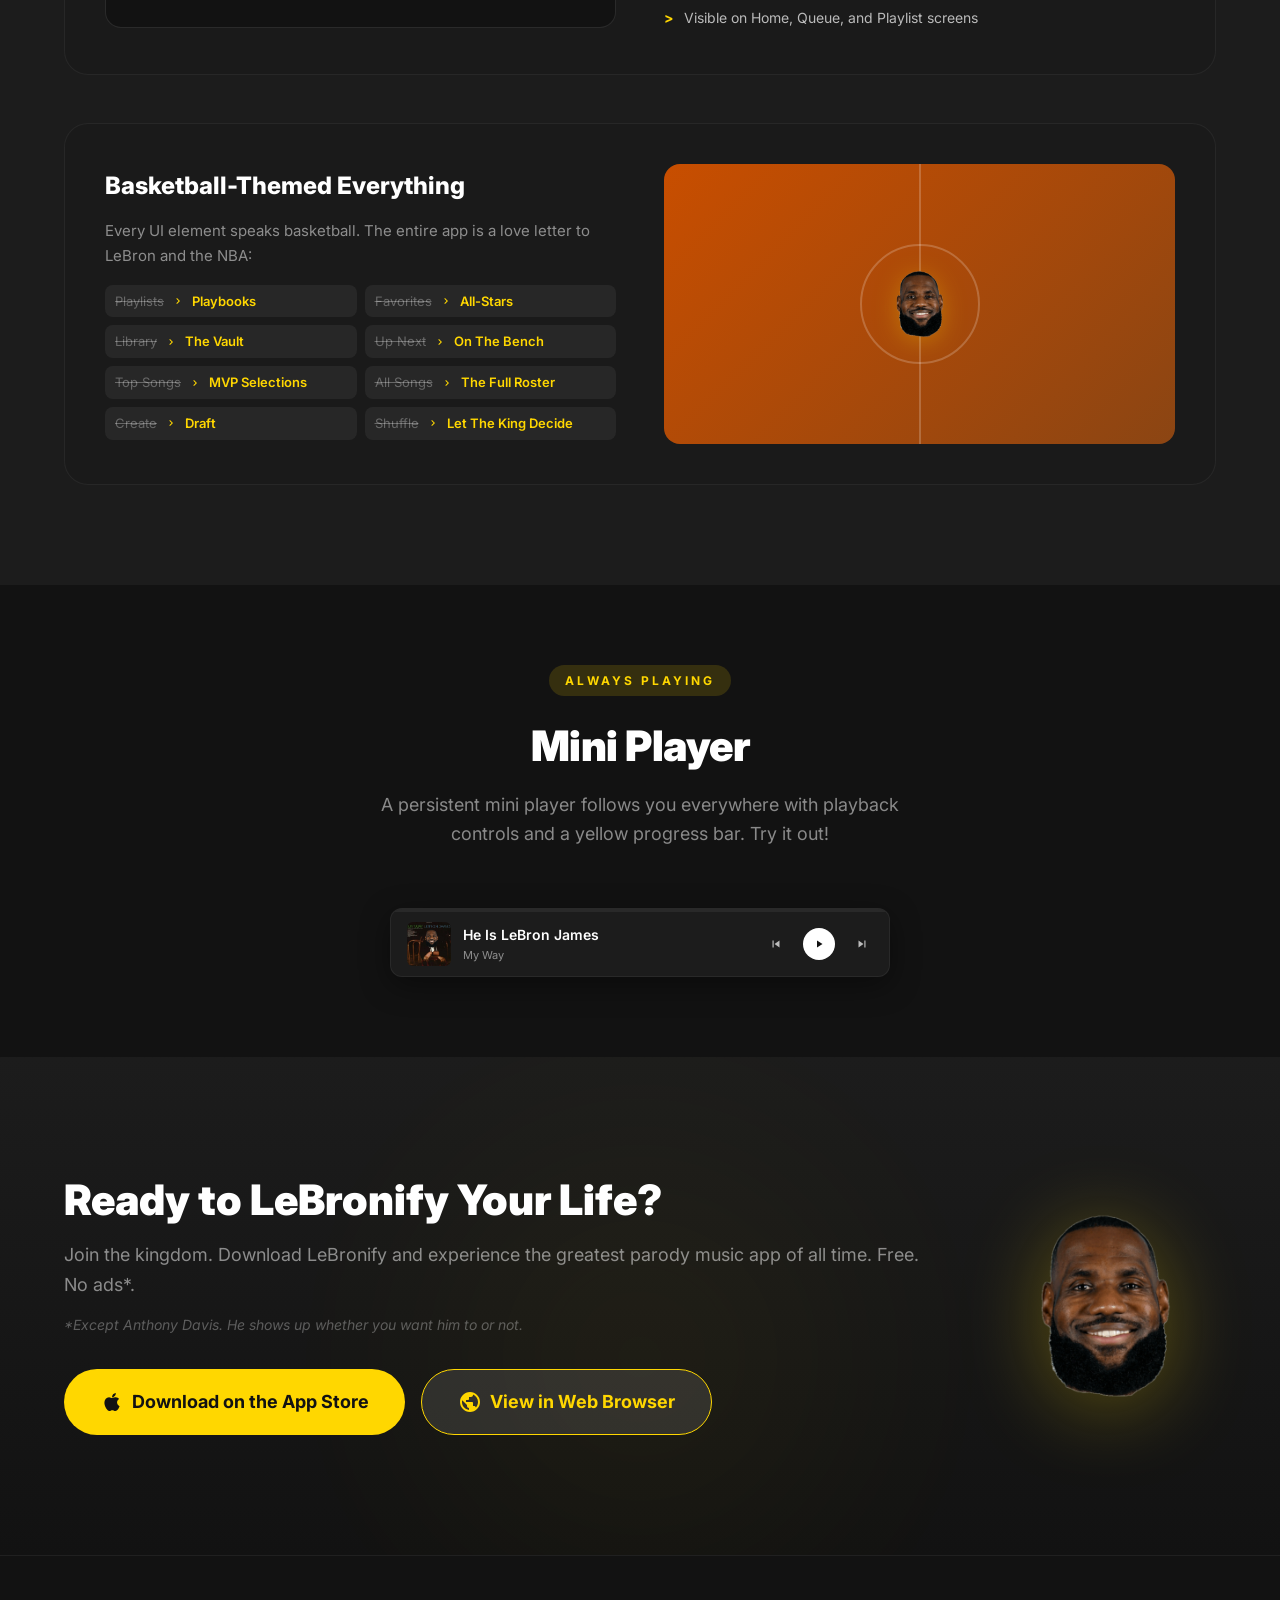
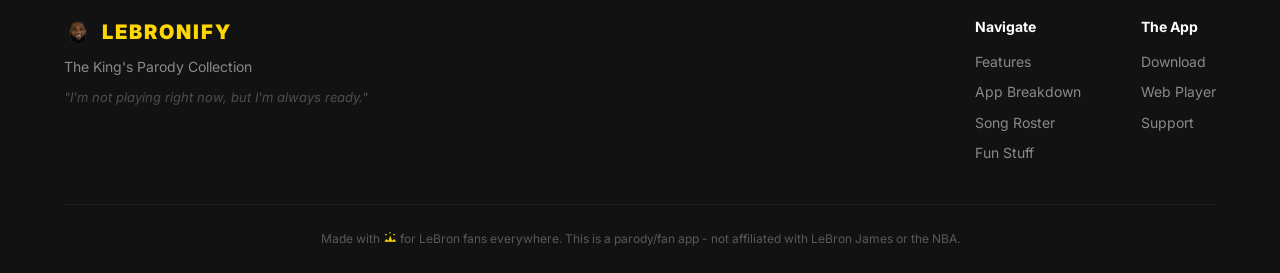
==== commit 1c84273b: "Replace all emojis with proper SVG icons and polish UI - Replace every emoji/unicode symbol across a" ====
--- a/website/index.html
+++ b/website/index.html
@@ -41,11 +41,11 @@
         <div class="hero-bg-effects">
             <div class="hero-glow"></div>
             <div class="floating-notes">
-                <span class="note">&#9835;</span>
-                <span class="note">&#9834;</span>
-                <span class="note">&#9833;</span>
-                <span class="note">&#9835;</span>
-                <span class="note">&#9834;</span>
+                <svg class="note" viewBox="0 0 24 24" fill="currentColor"><path d="M12 3v10.55c-.59-.34-1.27-.55-2-.55C7.79 13 6 14.79 6 17s1.79 4 4 4 4-1.79 4-4V7h4V3h-6z"/></svg>
+                <svg class="note" viewBox="0 0 24 24" fill="currentColor"><path d="M12 3v10.55c-.59-.34-1.27-.55-2-.55C7.79 13 6 14.79 6 17s1.79 4 4 4 4-1.79 4-4V7h4V3h-6z"/></svg>
+                <svg class="note" viewBox="0 0 24 24" fill="currentColor"><path d="M12 3v10.55c-.59-.34-1.27-.55-2-.55C7.79 13 6 14.79 6 17s1.79 4 4 4 4-1.79 4-4V7h4V3h-6z"/></svg>
+                <svg class="note" viewBox="0 0 24 24" fill="currentColor"><path d="M12 3v10.55c-.59-.34-1.27-.55-2-.55C7.79 13 6 14.79 6 17s1.79 4 4 4 4-1.79 4-4V7h4V3h-6z"/></svg>
+                <svg class="note" viewBox="0 0 24 24" fill="currentColor"><path d="M12 3v10.55c-.59-.34-1.27-.55-2-.55C7.79 13 6 14.79 6 17s1.79 4 4 4 4-1.79 4-4V7h4V3h-6z"/></svg>
             </div>
         </div>
         <div class="hero-content">
@@ -59,7 +59,6 @@
                     <svg width="20" height="20" viewBox="0 0 24 24" fill="currentColor"><path d="M17.05 20.28c-.98.95-2.05.8-3.08.35-1.09-.46-2.09-.48-3.24 0-1.44.62-2.2.44-3.06-.35C2.79 15.25 3.51 7.59 9.05 7.31c1.35.07 2.29.74 3.08.8 1.18-.24 2.31-.93 3.57-.84 1.51.12 2.65.72 3.4 1.8-3.12 1.87-2.38 5.98.48 7.13-.57 1.5-1.31 2.99-2.54 4.09zM12.03 7.25c-.15-2.23 1.66-4.07 3.74-4.25.29 2.58-2.34 4.5-3.74 4.25z"/></svg>
                     Download for iOS
                 </a>
-                <a href="#features" class="btn btn-secondary">See Features</a>
                 <a href="app.html" class="btn btn-secondary btn-web">
                     <svg width="20" height="20" viewBox="0 0 24 24" fill="currentColor"><path d="M12 2C6.48 2 2 6.48 2 12s4.48 10 10 10 10-4.48 10-10S17.52 2 12 2zm-1 17.93c-3.95-.49-7-3.85-7-7.93 0-.62.08-1.21.21-1.79L9 15v1c0 1.1.9 2 2 2v1.93zm6.9-2.54c-.26-.81-1-1.39-1.9-1.39h-1v-3c0-.55-.45-1-1-1H8v-2h2c.55 0 1-.45 1-1V7h2c1.1 0 2-.9 2-2v-.41c2.93 1.19 5 4.06 5 7.41 0 2.08-.8 3.97-2.1 5.39z"/></svg>
                     View in Web Browser
@@ -89,7 +88,10 @@
                             <div class="mock-title">LEBRONIFY</div>
                             <div class="mock-subtitle">The King's Parody Collection</div>
                         </div>
-                        <div class="mock-shuffle-btn">&#x1F500; Let The King Decide</div>
+                        <div class="mock-shuffle-btn">
+                            <svg width="12" height="12" viewBox="0 0 24 24" fill="currentColor"><path d="M10.59 9.17L5.41 4 4 5.41l5.17 5.17 1.42-1.41zM14.5 4l2.04 2.04L4 18.59 5.41 20 17.96 7.46 20 9.5V4h-5.5zm.33 9.41l-1.41 1.41 3.13 3.13L14.5 20H20v-5.5l-2.04 2.04-3.13-3.13z"/></svg>
+                            Let The King Decide
+                        </div>
                         <div class="mock-section-title">LeBron's Pick of the Day</div>
                         <div class="mock-song-card">
                             <div class="mock-album-art">
@@ -99,7 +101,9 @@
                                 <div class="mock-song-title">Dunk With a Smile</div>
                                 <div class="mock-song-artist">LeBron Fan</div>
                             </div>
-                            <div class="mock-play-btn">&#x25B6;</div>
+                            <div class="mock-play-btn">
+                                <svg width="12" height="12" viewBox="0 0 24 24" fill="currentColor"><path d="M8 5v14l11-7z"/></svg>
+                            </div>
                         </div>
                         <div class="mock-section-title">The Full Roster</div>
                         <div class="mock-song-row">
@@ -145,62 +149,62 @@
             </div>
             <div class="features-grid">
                 <div class="feature-card" data-animate>
-                    <div class="feature-icon">&#x1F3B5;</div>
+                    <div class="feature-icon"><svg viewBox="0 0 24 24" fill="currentColor"><path d="M12 3v10.55c-.59-.34-1.27-.55-2-.55C7.79 13 6 14.79 6 17s1.79 4 4 4 4-1.79 4-4V7h4V3h-6z"/></svg></div>
                     <h3>49+ Parody Songs</h3>
                     <p>A massive collection of LeBron-themed parodies of popular songs - from "Dunk With a Smile" to "He Is The King" and everything in between.</p>
                 </div>
                 <div class="feature-card" data-animate>
-                    <div class="feature-icon">&#x1F451;</div>
+                    <div class="feature-icon"><svg viewBox="0 0 24 24" fill="currentColor"><path d="M2.5 18.5l3-5 4 3 3-9 3 9 4-3 3 5H2.5zM5 7.5L3 5h4L5 7.5zm14 0L17 5h4l-2 2.5zM12 5l-1.5-3h3L12 5z"/></svg></div>
                     <h3>LeBron's Pick of the Day</h3>
                     <p>Every day, The King himself picks a song just for you. A new featured track rotates daily to keep things fresh.</p>
                 </div>
                 <div class="feature-card" data-animate>
-                    <div class="feature-icon">&#x1F500;</div>
+                    <div class="feature-icon"><svg viewBox="0 0 24 24" fill="currentColor"><path d="M10.59 9.17L5.41 4 4 5.41l5.17 5.17 1.42-1.41zM14.5 4l2.04 2.04L4 18.59 5.41 20 17.96 7.46 20 9.5V4h-5.5zm.33 9.41l-1.41 1.41 3.13 3.13L14.5 20H20v-5.5l-2.04 2.04-3.13-3.13z"/></svg></div>
                     <h3>Let The King Decide</h3>
                     <p>Can't choose? Hit the shuffle button and let LeBron pick your next banger. The King always knows best.</p>
                 </div>
                 <div class="feature-card" data-animate>
-                    <div class="feature-icon">&#x1F3C0;</div>
+                    <div class="feature-icon"><svg viewBox="0 0 24 24" fill="currentColor"><path d="M3 13h12v-2H3v2zm0-6v2h16V7H3zm0 10h8v-2H3v2zm14-2v-4h-2v4h-4v2h4v4h2v-4h4v-2h-4z"/></svg></div>
                     <h3>Playbooks</h3>
                     <p>Create custom playlists (Playbooks) with your favorite tracks. Add custom cover art and organize your lineup like a championship roster.</p>
                 </div>
                 <div class="feature-card" data-animate>
-                    <div class="feature-icon">&#x2B50;</div>
+                    <div class="feature-icon"><svg viewBox="0 0 24 24" fill="currentColor"><path d="M12 2l3.09 6.26L22 9.27l-5 4.87 1.18 6.88L12 17.77l-6.18 3.25L7 14.14 2 9.27l6.91-1.01L12 2z"/></svg></div>
                     <h3>All-Star Favorites</h3>
                     <p>Crown your favorite songs as All-Stars. Build your dream team of parody hits and access them instantly from The Vault.</p>
                 </div>
                 <div class="feature-card" data-animate>
-                    <div class="feature-icon">&#x1F4FA;</div>
+                    <div class="feature-icon"><svg viewBox="0 0 24 24" fill="currentColor"><path d="M21 3H3c-1.1 0-2 .9-2 2v12c0 1.1.9 2 2 2h5v2h8v-2h5c1.1 0 2-.9 2-2V5c0-1.1-.9-2-2-2zm0 14H3V5h18v12z"/></svg></div>
                     <h3>AD Breaks</h3>
                     <p>Anthony Davis pops up with hilarious "ad" breaks between songs. Trade him to Dallas or put him on injured reserve to dismiss!</p>
                 </div>
                 <div class="feature-card" data-animate>
-                    <div class="feature-icon">&#x1F32E;</div>
+                    <div class="feature-icon"><svg viewBox="0 0 24 24" fill="currentColor"><path d="M11 9H9V2H7v7H5V2H3v7c0 2.12 1.66 3.84 3.75 3.97V22h2.5v-9.03C11.34 12.84 13 11.12 13 9V2h-2v7zm5-3v8h2.5v8H21V2c-2.76 0-5 2.24-5 4z"/></svg></div>
                     <h3>Taco Tuesday Mode</h3>
                     <p>Every Tuesday, the app goes full Taco Tuesday with falling tacos, a special song, and LeBron's iconic celebration.</p>
                 </div>
                 <div class="feature-card" data-animate>
-                    <div class="feature-icon">&#x1F3A7;</div>
+                    <div class="feature-icon"><svg viewBox="0 0 24 24" fill="currentColor"><path d="M12 1c-4.97 0-9 4.03-9 9v7c0 1.66 1.34 3 3 3h3v-8H5v-2c0-3.87 3.13-7 7-7s7 3.13 7 7v2h-4v8h3c1.66 0 3-1.34 3-3v-7c0-4.97-4.03-9-9-9z"/></svg></div>
                     <h3>Full Music Player</h3>
                     <p>Shuffle, repeat, queue management, progress scrubbing - a complete music experience with "On The Bench" queue preview.</p>
                 </div>
                 <div class="feature-card" data-animate>
-                    <div class="feature-icon">&#x1F697;</div>
+                    <div class="feature-icon"><svg viewBox="0 0 24 24" fill="currentColor"><path d="M18.92 6.01C18.72 5.42 18.16 5 17.5 5h-11c-.66 0-1.21.42-1.42 1.01L3 12v8c0 .55.45 1 1 1h1c.55 0 1-.45 1-1v-1h12v1c0 .55.45 1 1 1h1c.55 0 1-.45 1-1v-8l-2.08-5.99zM6.5 16c-.83 0-1.5-.67-1.5-1.5S5.67 13 6.5 13s1.5.67 1.5 1.5S7.33 16 6.5 16zm11 0c-.83 0-1.5-.67-1.5-1.5s.67-1.5 1.5-1.5 1.5.67 1.5 1.5-.67 1.5-1.5 1.5zM5 11l1.5-4.5h11L19 11H5z"/></svg></div>
                     <h3>CarPlay & Widgets</h3>
                     <p>Take LeBron on the road with CarPlay support. Live Activities and home screen widgets keep the music at your fingertips.</p>
                 </div>
                 <div class="feature-card" data-animate>
-                    <div class="feature-icon">&#x1F3C6;</div>
+                    <div class="feature-icon"><svg viewBox="0 0 24 24" fill="currentColor"><path d="M19 5h-2V3H7v2H5c-1.1 0-2 .9-2 2v1c0 2.55 1.92 4.63 4.39 4.94.63 1.5 1.98 2.63 3.61 2.96V19H7v2h10v-2h-4v-3.1c1.63-.33 2.98-1.46 3.61-2.96C19.08 12.63 21 10.55 21 8V7c0-1.1-.9-2-2-2zM5 8V7h2v3.82C5.84 10.4 5 9.3 5 8zm14 0c0 1.3-.84 2.4-2 2.82V7h2v1z"/></svg></div>
                     <h3>MVP Badges</h3>
                     <p>Your most-played songs earn MVP badges - golden #1, #2, and #3 rankings that appear right on the album art. Climb the leaderboard!</p>
                 </div>
                 <div class="feature-card" data-animate>
-                    <div class="feature-icon">&#x270B;</div>
+                    <div class="feature-icon"><svg viewBox="0 0 24 24" fill="currentColor"><path d="M12 2C6.48 2 2 6.48 2 12s4.48 10 10 10 10-4.48 10-10S17.52 2 12 2zm0 18c-4.41 0-8-3.59-8-8s3.59-8 8-8 8 3.59 8 8-3.59 8-8 8zm-1-4h2v-2h-2v2zm0-10v6h2V6h-2z"/></svg></div>
                     <h3>Chalk Toss</h3>
                     <p>Channel LeBron's iconic pre-game ritual. The chalk toss animation fires up before your listening session begins - just like game time.</p>
                 </div>
                 <div class="feature-card" data-animate>
-                    <div class="feature-icon">&#x1F3C5;</div>
+                    <div class="feature-icon"><svg viewBox="0 0 24 24" fill="currentColor"><path d="M16 11c1.66 0 2.99-1.34 2.99-3S17.66 5 16 5c-1.66 0-3 1.34-3 3s1.34 3 3 3zm-8 0c1.66 0 2.99-1.34 2.99-3S9.66 5 8 5C6.34 5 5 6.34 5 8s1.34 3 3 3zm0 2c-2.33 0-7 1.17-7 3.5V19h14v-2.5c0-2.33-4.67-3.5-7-3.5zm8 0c-.29 0-.62.02-.97.05 1.16.84 1.97 1.97 1.97 3.45V19h6v-2.5c0-2.33-4.67-3.5-7-3.5z"/></svg></div>
                     <h3>Starting 5</h3>
                     <p>Your top 5 most-played songs become your Starting 5 lineup. Share your starting roster with friends and see who has the best taste.</p>
                 </div>
@@ -218,13 +222,16 @@
             </div>
             <div class="breakdown-tabs">
                 <button class="tab-btn active" data-tab="home">
-                    <span class="tab-icon">&#x1F451;</span> Home Court
+                    <svg class="tab-icon" viewBox="0 0 24 24" fill="currentColor"><path d="M2.5 18.5l3-5 4 3 3-9 3 9 4-3 3 5H2.5zM5 7.5L3 5h4L5 7.5zm14 0L17 5h4l-2 2.5zM12 5l-1.5-3h3L12 5z"/></svg>
+                    Home Court
                 </button>
                 <button class="tab-btn" data-tab="player">
-                    <span class="tab-icon">&#x1F3B6;</span> Now Playing
+                    <svg class="tab-icon" viewBox="0 0 24 24" fill="currentColor"><path d="M12 3v10.55c-.59-.34-1.27-.55-2-.55C7.79 13 6 14.79 6 17s1.79 4 4 4 4-1.79 4-4V7h4V3h-6z"/></svg>
+                    Now Playing
                 </button>
                 <button class="tab-btn" data-tab="vault">
-                    <span class="tab-icon">&#x1F512;</span> The Vault
+                    <svg class="tab-icon" viewBox="0 0 24 24" fill="currentColor"><path d="M4 6h16v2H4zm2 4h12v2H6zm-2 4h16v2H4zm2 4h12v2H6z"/></svg>
+                    The Vault
                 </button>
             </div>
             <div class="breakdown-content">
@@ -247,7 +254,6 @@
                             <div class="phone-notch"></div>
                             <div class="phone-screen">
                                 <div class="mock-app-screen home-screen">
-                                    <!-- Banner -->
                                     <div class="app-banner">
                                         <img src="images/ui/lebron_banner.jpg" alt="LeBron Banner">
                                         <div class="app-banner-overlay">
@@ -255,9 +261,7 @@
                                             <div class="app-banner-sub">The King's Parody Collection</div>
                                         </div>
                                     </div>
-                                    <!-- Shuffle button -->
-                                    <div class="app-shuffle-btn">&#x1F500; Let The King Decide</div>
-                                    <!-- Pick of the Day -->
+                                    <div class="app-shuffle-btn"><svg width="10" height="10" viewBox="0 0 24 24" fill="currentColor"><path d="M10.59 9.17L5.41 4 4 5.41l5.17 5.17 1.42-1.41zM14.5 4l2.04 2.04L4 18.59 5.41 20 17.96 7.46 20 9.5V4h-5.5zm.33 9.41l-1.41 1.41 3.13 3.13L14.5 20H20v-5.5l-2.04 2.04-3.13-3.13z"/></svg> Let The King Decide</div>
                                     <div class="app-section-label">LeBron's Pick of the Day</div>
                                     <div class="app-potd-card">
                                         <img src="images/albums/legolden_hour.png" alt="LeGolden Hour" class="app-potd-art">
@@ -265,48 +269,27 @@
                                             <div class="app-potd-title">LeGolden Hour</div>
                                             <div class="app-potd-artist">ilyaugust</div>
                                         </div>
-                                        <div class="app-potd-play">&#x25B6;</div>
-                                    </div>
-                                    <!-- Recent Highlights -->
+                                        <div class="app-potd-play"><svg width="10" height="10" viewBox="0 0 24 24" fill="currentColor"><path d="M8 5v14l11-7z"/></svg></div>
+                                    </div>
                                     <div class="app-section-label">Recent Highlights</div>
                                     <div class="app-scroll-row">
-                                        <div class="app-scroll-card">
-                                            <img src="images/albums/brontastic.png" alt="Brontastic">
-                                            <span class="app-card-name">Brontastic</span>
-                                        </div>
-                                        <div class="app-scroll-card">
-                                            <img src="images/albums/leearned_it.png" alt="LeEarned It">
-                                            <span class="app-card-name">LeEarned It</span>
-                                        </div>
-                                        <div class="app-scroll-card">
-                                            <img src="images/albums/dear_lebron.png" alt="Dear LeBron">
-                                            <span class="app-card-name">Dear LeBron</span>
-                                        </div>
-                                    </div>
-                                    <!-- Full Roster -->
+                                        <div class="app-scroll-card"><img src="images/albums/brontastic.png" alt="Brontastic"><span class="app-card-name">Brontastic</span></div>
+                                        <div class="app-scroll-card"><img src="images/albums/leearned_it.png" alt="LeEarned It"><span class="app-card-name">LeEarned It</span></div>
+                                        <div class="app-scroll-card"><img src="images/albums/dear_lebron.png" alt="Dear LeBron"><span class="app-card-name">Dear LeBron</span></div>
+                                    </div>
                                     <div class="app-section-label">The Full Roster</div>
                                     <div class="app-song-row">
                                         <img src="images/albums/bronpeii.png" alt="Bronpeii" class="app-row-art">
-                                        <div class="app-row-text">
-                                            <div class="app-row-name">Bronpeii</div>
-                                            <div class="app-row-artist">ilyaugust</div>
-                                        </div>
+                                        <div class="app-row-text"><div class="app-row-name">Bronpeii</div><div class="app-row-artist">ilyaugust</div></div>
                                     </div>
                                     <div class="app-song-row">
                                         <img src="images/albums/marry_bron.png" alt="Marry Bron" class="app-row-art">
-                                        <div class="app-row-text">
-                                            <div class="app-row-name">Marry Bron</div>
-                                            <div class="app-row-artist">ilyaugust</div>
-                                        </div>
+                                        <div class="app-row-text"><div class="app-row-name">Marry Bron</div><div class="app-row-artist">ilyaugust</div></div>
                                     </div>
                                     <div class="app-song-row">
                                         <img src="images/albums/not_like_bron.png" alt="Not Like Bron" class="app-row-art">
-                                        <div class="app-row-text">
-                                            <div class="app-row-name">Not Like Bron</div>
-                                            <div class="app-row-artist">vonpierreofficial</div>
-                                        </div>
-                                    </div>
-                                    <!-- Mini player -->
+                                        <div class="app-row-text"><div class="app-row-name">Not Like Bron</div><div class="app-row-artist">vonpierreofficial</div></div>
+                                    </div>
                                     <div class="app-mini-player">
                                         <div class="app-mini-progress"></div>
                                         <div class="app-mini-content">
@@ -316,24 +299,23 @@
                                                 <div class="app-mini-artist">My Way</div>
                                             </div>
                                             <div class="app-mini-controls">
-                                                <span>&#x23EE;</span>
-                                                <span class="app-mini-play">&#x25B6;</span>
-                                                <span>&#x23ED;</span>
+                                                <svg width="10" height="10" viewBox="0 0 24 24" fill="currentColor"><path d="M6 6h2v12H6zm3.5 6l8.5 6V6z"/></svg>
+                                                <span class="app-mini-play"><svg width="8" height="8" viewBox="0 0 24 24" fill="currentColor"><path d="M8 5v14l11-7z"/></svg></span>
+                                                <svg width="10" height="10" viewBox="0 0 24 24" fill="currentColor"><path d="M6 18l8.5-6L6 6v12zM16 6v12h2V6h-2z"/></svg>
                                             </div>
                                         </div>
                                     </div>
-                                    <!-- Tab bar -->
                                     <div class="app-tab-bar">
                                         <div class="app-tab active">
-                                            <span class="app-tab-icon">&#x1F451;</span>
+                                            <svg class="app-tab-icon" viewBox="0 0 24 24" fill="currentColor"><path d="M2.5 18.5l3-5 4 3 3-9 3 9 4-3 3 5H2.5zM5 7.5L3 5h4L5 7.5zm14 0L17 5h4l-2 2.5zM12 5l-1.5-3h3L12 5z"/></svg>
                                             <span class="app-tab-label">Home</span>
                                         </div>
                                         <div class="app-tab">
-                                            <span class="app-tab-icon">&#x1F3B5;</span>
+                                            <svg class="app-tab-icon" viewBox="0 0 24 24" fill="currentColor"><path d="M12 3v10.55c-.59-.34-1.27-.55-2-.55C7.79 13 6 14.79 6 17s1.79 4 4 4 4-1.79 4-4V7h4V3h-6z"/></svg>
                                             <span class="app-tab-label">Now Playing</span>
                                         </div>
                                         <div class="app-tab">
-                                            <span class="app-tab-icon">&#x1F4DA;</span>
+                                            <svg class="app-tab-icon" viewBox="0 0 24 24" fill="currentColor"><path d="M4 6h16v2H4zm2 4h12v2H6zm-2 4h16v2H4zm2 4h12v2H6z"/></svg>
                                             <span class="app-tab-label">The Vault</span>
                                         </div>
                                     </div>
@@ -362,67 +344,40 @@
                             <div class="phone-notch"></div>
                             <div class="phone-screen">
                                 <div class="mock-app-screen player-screen">
-                                    <!-- Album art -->
                                     <div class="app-player-art-wrap">
                                         <img src="images/albums/dunk_with_a_smile.png" alt="Dunk With a Smile" class="app-player-art">
                                     </div>
-                                    <!-- Song info -->
                                     <div class="app-player-title">Dunk With a Smile</div>
                                     <div class="app-player-artist">LeBron Fan</div>
-                                    <!-- Progress bar -->
                                     <div class="app-player-progress-wrap">
                                         <div class="app-player-progress">
                                             <div class="app-player-progress-fill"></div>
                                             <div class="app-player-thumb"></div>
                                         </div>
-                                        <div class="app-player-times">
-                                            <span>1:23</span>
-                                            <span>3:45</span>
-                                        </div>
-                                    </div>
-                                    <!-- Controls -->
+                                        <div class="app-player-times"><span>1:23</span><span>3:45</span></div>
+                                    </div>
                                     <div class="app-player-controls">
-                                        <span class="app-ctrl-dim">&#x1F500;</span>
-                                        <span class="app-ctrl">&#x23EE;</span>
-                                        <span class="app-ctrl-play">&#x25B6;</span>
-                                        <span class="app-ctrl">&#x23ED;</span>
-                                        <span class="app-ctrl-dim">&#x1F501;</span>
-                                    </div>
-                                    <!-- Action row -->
+                                        <svg class="app-ctrl-dim" viewBox="0 0 24 24" fill="currentColor"><path d="M10.59 9.17L5.41 4 4 5.41l5.17 5.17 1.42-1.41zM14.5 4l2.04 2.04L4 18.59 5.41 20 17.96 7.46 20 9.5V4h-5.5zm.33 9.41l-1.41 1.41 3.13 3.13L14.5 20H20v-5.5l-2.04 2.04-3.13-3.13z"/></svg>
+                                        <svg class="app-ctrl" viewBox="0 0 24 24" fill="currentColor"><path d="M6 6h2v12H6zm3.5 6l8.5 6V6z"/></svg>
+                                        <span class="app-ctrl-play"><svg width="18" height="18" viewBox="0 0 24 24" fill="currentColor"><path d="M8 5v14l11-7z"/></svg></span>
+                                        <svg class="app-ctrl" viewBox="0 0 24 24" fill="currentColor"><path d="M6 18l8.5-6L6 6v12zM16 6v12h2V6h-2z"/></svg>
+                                        <svg class="app-ctrl-dim" viewBox="0 0 24 24" fill="currentColor"><path d="M7 7h10v3l4-4-4-4v3H5v6h2V7zm10 10H7v-3l-4 4 4 4v-3h12v-6h-2v4z"/></svg>
+                                    </div>
                                     <div class="app-player-actions">
-                                        <div class="app-action">
-                                            <span>&#x2B50;</span>
-                                            <span class="app-action-label">All-Star</span>
-                                        </div>
-                                        <div class="app-action">
-                                            <span>&#x1F4CB;</span>
-                                            <span class="app-action-label">Queue</span>
-                                        </div>
-                                        <div class="app-action">
-                                            <span>&#x2795;</span>
-                                            <span class="app-action-label">Playbook</span>
-                                        </div>
-                                        <div class="app-action">
-                                            <span>&#x2728;</span>
-                                            <span class="app-action-label">Mix</span>
-                                        </div>
-                                    </div>
-                                    <!-- On The Bench -->
+                                        <div class="app-action"><svg width="14" height="14" viewBox="0 0 24 24" fill="none" stroke="currentColor" stroke-width="2"><path d="M12 2l3.09 6.26L22 9.27l-5 4.87 1.18 6.88L12 17.77l-6.18 3.25L7 14.14 2 9.27l6.91-1.01L12 2z"/></svg><span class="app-action-label">All-Star</span></div>
+                                        <div class="app-action"><svg width="14" height="14" viewBox="0 0 24 24" fill="currentColor"><path d="M3 13h12v-2H3v2zm0-6v2h16V7H3zm0 10h8v-2H3v2zm14-2v-4h-2v4h-4v2h4v4h2v-4h4v-2h-4z"/></svg><span class="app-action-label">Queue</span></div>
+                                        <div class="app-action"><svg width="14" height="14" viewBox="0 0 24 24" fill="none" stroke="currentColor" stroke-width="2" stroke-linecap="round"><circle cx="12" cy="12" r="9"/><path d="M12 8v8m-4-4h8"/></svg><span class="app-action-label">Playbook</span></div>
+                                        <div class="app-action"><svg width="14" height="14" viewBox="0 0 24 24" fill="currentColor"><path d="M7.5 5.6L10 7 8.6 4.5 10 2 7.5 3.4 5 2l1.4 2.5L5 7zm12 9.8L17 14l1.4 2.5L17 19l2.5-1.4L22 19l-1.4-2.5L22 14zM22 2l-2.5 1.4L17 2l1.4 2.5L17 7l2.5-1.4L22 7l-1.4-2.5zm-7.63 5.29c-.39-.39-1.02-.39-1.41 0L1.29 18.96c-.39.39-.39 1.02 0 1.41l2.34 2.34c.39.39 1.02.39 1.41 0L16.71 11.04c.39-.39.39-1.02 0-1.41l-2.34-2.34z"/></svg><span class="app-action-label">Mix</span></div>
+                                    </div>
                                     <div class="app-bench">
                                         <div class="app-bench-header">On The Bench</div>
                                         <div class="app-bench-song">
                                             <img src="images/albums/brontastic.png" alt="" class="app-bench-art">
-                                            <div class="app-bench-info">
-                                                <div class="app-bench-name">Brontastic</div>
-                                                <div class="app-bench-artist">ilyaugust</div>
-                                            </div>
+                                            <div class="app-bench-info"><div class="app-bench-name">Brontastic</div><div class="app-bench-artist">ilyaugust</div></div>
                                         </div>
                                         <div class="app-bench-song">
                                             <img src="images/albums/legolden_hour.png" alt="" class="app-bench-art">
-                                            <div class="app-bench-info">
-                                                <div class="app-bench-name">LeGolden Hour</div>
-                                                <div class="app-bench-artist">ilyaugust</div>
-                                            </div>
+                                            <div class="app-bench-info"><div class="app-bench-name">LeGolden Hour</div><div class="app-bench-artist">ilyaugust</div></div>
                                         </div>
                                     </div>
                                 </div>
@@ -451,60 +406,38 @@
                             <div class="phone-screen">
                                 <div class="mock-app-screen vault-screen">
                                     <div class="app-vault-title">The Vault</div>
-                                    <!-- Tabs -->
                                     <div class="app-vault-tabs">
-                                        <div class="app-vault-tab active">
-                                            <span>Playbooks</span>
-                                            <div class="app-vault-tab-line"></div>
-                                        </div>
-                                        <div class="app-vault-tab">
-                                            <span>All-Stars</span>
-                                        </div>
-                                    </div>
-                                    <!-- System playlists label -->
+                                        <div class="app-vault-tab active"><span>Playbooks</span><div class="app-vault-tab-line"></div></div>
+                                        <div class="app-vault-tab"><span>All-Stars</span></div>
+                                    </div>
                                     <div class="app-vault-section-label">System Playlists</div>
-                                    <!-- Playlist rows -->
                                     <div class="app-vault-row">
                                         <img src="images/ui/lebron_recent.png" alt="" class="app-vault-art">
-                                        <div class="app-vault-info">
-                                            <div class="app-vault-name">Recently Played</div>
-                                            <div class="app-vault-desc">Your recent hits</div>
-                                            <div class="app-vault-count">12 songs</div>
-                                        </div>
-                                        <span class="app-vault-chevron">&#x203A;</span>
+                                        <div class="app-vault-info"><div class="app-vault-name">Recently Played</div><div class="app-vault-desc">Your recent hits</div><div class="app-vault-count">12 songs</div></div>
+                                        <svg class="app-vault-chevron" viewBox="0 0 24 24" fill="none" stroke="currentColor" stroke-width="2.5" stroke-linecap="round" stroke-linejoin="round"><path d="M9 18l6-6-6-6"/></svg>
                                     </div>
                                     <div class="app-vault-row">
                                         <img src="images/ui/lebron_top.png" alt="" class="app-vault-art">
-                                        <div class="app-vault-info">
-                                            <div class="app-vault-name">MVP Selections</div>
-                                            <div class="app-vault-desc">Most played tracks</div>
-                                            <div class="app-vault-count">8 songs</div>
-                                        </div>
-                                        <span class="app-vault-chevron">&#x203A;</span>
+                                        <div class="app-vault-info"><div class="app-vault-name">MVP Selections</div><div class="app-vault-desc">Most played tracks</div><div class="app-vault-count">8 songs</div></div>
+                                        <svg class="app-vault-chevron" viewBox="0 0 24 24" fill="none" stroke="currentColor" stroke-width="2.5" stroke-linecap="round" stroke-linejoin="round"><path d="M9 18l6-6-6-6"/></svg>
                                     </div>
                                     <div class="app-vault-row">
                                         <img src="images/ui/lebron_favorites.png" alt="" class="app-vault-art">
-                                        <div class="app-vault-info">
-                                            <div class="app-vault-name">All-Stars</div>
-                                            <div class="app-vault-desc">Your favorites</div>
-                                            <div class="app-vault-count">15 songs</div>
-                                        </div>
-                                        <span class="app-vault-chevron">&#x203A;</span>
-                                    </div>
-                                    <!-- Draft button -->
-                                    <div class="app-vault-draft-btn">+ Draft a Playbook</div>
-                                    <!-- Tab bar -->
+                                        <div class="app-vault-info"><div class="app-vault-name">All-Stars</div><div class="app-vault-desc">Your favorites</div><div class="app-vault-count">15 songs</div></div>
+                                        <svg class="app-vault-chevron" viewBox="0 0 24 24" fill="none" stroke="currentColor" stroke-width="2.5" stroke-linecap="round" stroke-linejoin="round"><path d="M9 18l6-6-6-6"/></svg>
+                                    </div>
+                                    <div class="app-vault-draft-btn"><svg width="10" height="10" viewBox="0 0 24 24" fill="currentColor"><path d="M12 5v14m-7-7h14" stroke="currentColor" stroke-width="3" stroke-linecap="round"/></svg> Draft a Playbook</div>
                                     <div class="app-tab-bar">
                                         <div class="app-tab">
-                                            <span class="app-tab-icon">&#x1F451;</span>
+                                            <svg class="app-tab-icon" viewBox="0 0 24 24" fill="currentColor"><path d="M2.5 18.5l3-5 4 3 3-9 3 9 4-3 3 5H2.5zM5 7.5L3 5h4L5 7.5zm14 0L17 5h4l-2 2.5zM12 5l-1.5-3h3L12 5z"/></svg>
                                             <span class="app-tab-label">Home</span>
                                         </div>
                                         <div class="app-tab">
-                                            <span class="app-tab-icon">&#x1F3B5;</span>
+                                            <svg class="app-tab-icon" viewBox="0 0 24 24" fill="currentColor"><path d="M12 3v10.55c-.59-.34-1.27-.55-2-.55C7.79 13 6 14.79 6 17s1.79 4 4 4 4-1.79 4-4V7h4V3h-6z"/></svg>
                                             <span class="app-tab-label">Now Playing</span>
                                         </div>
                                         <div class="app-tab active">
-                                            <span class="app-tab-icon">&#x1F4DA;</span>
+                                            <svg class="app-tab-icon" viewBox="0 0 24 24" fill="currentColor"><path d="M4 6h16v2H4zm2 4h12v2H6zm-2 4h16v2H4zm2 4h12v2H6z"/></svg>
                                             <span class="app-tab-label">The Vault</span>
                                         </div>
                                     </div>
@@ -525,9 +458,7 @@
                 <h2>49+ LeBron Parodies</h2>
                 <p>Every track is a LeBron-themed parody of a hit song. Here's the complete lineup.</p>
             </div>
-            <div class="song-grid" id="song-grid">
-                <!-- Songs populated by JS - ALL songs shown -->
-            </div>
+            <div class="song-grid" id="song-grid"></div>
         </div>
     </section>
 
@@ -545,9 +476,7 @@
                     <div class="fun-card-visual">
                         <div class="ad-mockup">
                             <div class="ad-title">THE BROW KNOWS</div>
-                            <div class="ad-image-placeholder">
-                                <img src="images/ui/ad_pose1.jpg" alt="Anthony Davis">
-                            </div>
+                            <div class="ad-image-placeholder"><img src="images/ui/ad_pose1.jpg" alt="Anthony Davis"></div>
                             <div class="ad-message">"Need more hang time? Try AD's secret workout routine!"</div>
                             <div class="ad-dismiss">Trade AD to Dallas</div>
                         </div>
@@ -601,22 +530,12 @@
                 <div class="fun-card chalk-card" data-animate>
                     <div class="fun-card-visual">
                         <div class="chalk-toss-demo">
-                            <div class="chalk-lebron">
-                                <img src="images/ui/lebron_default.png" alt="LeBron Chalk Toss" class="chalk-lebron-img">
-                            </div>
+                            <div class="chalk-lebron"><img src="images/ui/lebron_default.png" alt="LeBron Chalk Toss" class="chalk-lebron-img"></div>
                             <div class="chalk-particles" id="chalk-particles">
-                                <span class="chalk-dot"></span>
-                                <span class="chalk-dot"></span>
-                                <span class="chalk-dot"></span>
-                                <span class="chalk-dot"></span>
-                                <span class="chalk-dot"></span>
-                                <span class="chalk-dot"></span>
-                                <span class="chalk-dot"></span>
-                                <span class="chalk-dot"></span>
-                                <span class="chalk-dot"></span>
-                                <span class="chalk-dot"></span>
-                                <span class="chalk-dot"></span>
-                                <span class="chalk-dot"></span>
+                                <span class="chalk-dot"></span><span class="chalk-dot"></span><span class="chalk-dot"></span>
+                                <span class="chalk-dot"></span><span class="chalk-dot"></span><span class="chalk-dot"></span>
+                                <span class="chalk-dot"></span><span class="chalk-dot"></span><span class="chalk-dot"></span>
+                                <span class="chalk-dot"></span><span class="chalk-dot"></span><span class="chalk-dot"></span>
                             </div>
                             <div class="chalk-text">GAME TIME</div>
                         </div>
@@ -650,33 +569,16 @@
                         <div class="starting5-demo">
                             <div class="s5-header">YOUR STARTING 5</div>
                             <div class="s5-lineup">
-                                <div class="s5-slot">
-                                    <div class="s5-rank">PG</div>
-                                    <img src="images/albums/dunk_with_a_smile.png" alt="" class="s5-art">
-                                    <div class="s5-name">Dunk With a Smile</div>
-                                </div>
-                                <div class="s5-slot">
-                                    <div class="s5-rank">SG</div>
-                                    <img src="images/albums/he_is_lebron_james.png" alt="" class="s5-art">
-                                    <div class="s5-name">He Is LeBron James</div>
-                                </div>
-                                <div class="s5-slot">
-                                    <div class="s5-rank">SF</div>
-                                    <img src="images/albums/brontastic.png" alt="" class="s5-art">
-                                    <div class="s5-name">Brontastic</div>
-                                </div>
-                                <div class="s5-slot">
-                                    <div class="s5-rank">PF</div>
-                                    <img src="images/albums/legolden_hour.png" alt="" class="s5-art">
-                                    <div class="s5-name">LeGolden Hour</div>
-                                </div>
-                                <div class="s5-slot">
-                                    <div class="s5-rank">C</div>
-                                    <img src="images/albums/leearned_it.png" alt="" class="s5-art">
-                                    <div class="s5-name">LeEarned It</div>
-                                </div>
-                            </div>
-                            <div class="s5-share">&#x1F4E4; Share Lineup</div>
+                                <div class="s5-slot"><div class="s5-rank">PG</div><img src="images/albums/dunk_with_a_smile.png" alt="" class="s5-art"><div class="s5-name">Dunk With a Smile</div></div>
+                                <div class="s5-slot"><div class="s5-rank">SG</div><img src="images/albums/he_is_lebron_james.png" alt="" class="s5-art"><div class="s5-name">He Is LeBron James</div></div>
+                                <div class="s5-slot"><div class="s5-rank">SF</div><img src="images/albums/brontastic.png" alt="" class="s5-art"><div class="s5-name">Brontastic</div></div>
+                                <div class="s5-slot"><div class="s5-rank">PF</div><img src="images/albums/legolden_hour.png" alt="" class="s5-art"><div class="s5-name">LeGolden Hour</div></div>
+                                <div class="s5-slot"><div class="s5-rank">C</div><img src="images/albums/leearned_it.png" alt="" class="s5-art"><div class="s5-name">LeEarned It</div></div>
+                            </div>
+                            <div class="s5-share">
+                                <svg width="12" height="12" viewBox="0 0 24 24" fill="currentColor"><path d="M18 16.08c-.76 0-1.44.3-1.96.77L8.91 12.7c.05-.23.09-.46.09-.7s-.04-.47-.09-.7l7.05-4.11c.54.5 1.25.81 2.04.81 1.66 0 3-1.34 3-3s-1.34-3-3-3-3 1.34-3 3c0 .24.04.47.09.7L8.04 9.81C7.5 9.31 6.79 9 6 9c-1.66 0-3 1.34-3 3s1.34 3 3 3c.79 0 1.5-.31 2.04-.81l7.12 4.16c-.05.21-.08.43-.08.65 0 1.61 1.31 2.92 2.92 2.92 1.61 0 2.92-1.31 2.92-2.92s-1.31-2.92-2.92-2.92z"/></svg>
+                                Share Lineup
+                            </div>
                         </div>
                     </div>
                 </div>
@@ -685,9 +587,7 @@
                 <div class="fun-card splash-card" data-animate>
                     <div class="fun-card-visual">
                         <div class="splash-mockup">
-                            <div class="splash-avatar" id="bobblehead">
-                                <img src="images/ui/lebron_default.png" alt="LeBron Bobblehead" class="bobblehead-img">
-                            </div>
+                            <div class="splash-avatar" id="bobblehead"><img src="images/ui/lebron_default.png" alt="LeBron Bobblehead" class="bobblehead-img"></div>
                             <div class="splash-title-mock">LEBRONIFY</div>
                             <div class="splash-sub">The King's Parody Collection</div>
                             <div class="splash-phrase" id="splash-phrase">Checking LeBron's playlist...</div>
@@ -721,36 +621,9 @@
                     </div>
                     <div class="fun-card-visual">
                         <div class="badges-demo">
-                            <div class="badge-song">
-                                <div class="badge-art-wrap">
-                                    <img src="images/albums/he_is_lebron_james.png" alt="" class="badge-art">
-                                    <div class="mvp-badge gold">1</div>
-                                </div>
-                                <div class="badge-info">
-                                    <div class="badge-name">He Is LeBron James</div>
-                                    <div class="badge-plays">47 plays</div>
-                                </div>
-                            </div>
-                            <div class="badge-song">
-                                <div class="badge-art-wrap">
-                                    <img src="images/albums/dunk_with_a_smile.png" alt="" class="badge-art">
-                                    <div class="mvp-badge gold">2</div>
-                                </div>
-                                <div class="badge-info">
-                                    <div class="badge-name">Dunk With a Smile</div>
-                                    <div class="badge-plays">35 plays</div>
-                                </div>
-                            </div>
-                            <div class="badge-song">
-                                <div class="badge-art-wrap">
-                                    <img src="images/albums/brontastic.png" alt="" class="badge-art">
-                                    <div class="mvp-badge gold">3</div>
-                                </div>
-                                <div class="badge-info">
-                                    <div class="badge-name">Brontastic</div>
-                                    <div class="badge-plays">28 plays</div>
-                                </div>
-                            </div>
+                            <div class="badge-song"><div class="badge-art-wrap"><img src="images/albums/he_is_lebron_james.png" alt="" class="badge-art"><div class="mvp-badge gold">1</div></div><div class="badge-info"><div class="badge-name">He Is LeBron James</div><div class="badge-plays">47 plays</div></div></div>
+                            <div class="badge-song"><div class="badge-art-wrap"><img src="images/albums/dunk_with_a_smile.png" alt="" class="badge-art"><div class="mvp-badge gold">2</div></div><div class="badge-info"><div class="badge-name">Dunk With a Smile</div><div class="badge-plays">35 plays</div></div></div>
+                            <div class="badge-song"><div class="badge-art-wrap"><img src="images/albums/brontastic.png" alt="" class="badge-art"><div class="mvp-badge gold">3</div></div><div class="badge-info"><div class="badge-name">Brontastic</div><div class="badge-plays">28 plays</div></div></div>
                         </div>
                     </div>
                 </div>
@@ -761,53 +634,21 @@
                         <h3>Basketball-Themed Everything</h3>
                         <p>Every UI element speaks basketball. The entire app is a love letter to LeBron and the NBA:</p>
                         <div class="language-grid">
-                            <div class="lang-item">
-                                <span class="lang-normal">Playlists</span>
-                                <span class="lang-arrow">&#x2192;</span>
-                                <span class="lang-bron">Playbooks</span>
-                            </div>
-                            <div class="lang-item">
-                                <span class="lang-normal">Favorites</span>
-                                <span class="lang-arrow">&#x2192;</span>
-                                <span class="lang-bron">All-Stars</span>
-                            </div>
-                            <div class="lang-item">
-                                <span class="lang-normal">Library</span>
-                                <span class="lang-arrow">&#x2192;</span>
-                                <span class="lang-bron">The Vault</span>
-                            </div>
-                            <div class="lang-item">
-                                <span class="lang-normal">Up Next</span>
-                                <span class="lang-arrow">&#x2192;</span>
-                                <span class="lang-bron">On The Bench</span>
-                            </div>
-                            <div class="lang-item">
-                                <span class="lang-normal">Top Songs</span>
-                                <span class="lang-arrow">&#x2192;</span>
-                                <span class="lang-bron">MVP Selections</span>
-                            </div>
-                            <div class="lang-item">
-                                <span class="lang-normal">All Songs</span>
-                                <span class="lang-arrow">&#x2192;</span>
-                                <span class="lang-bron">The Full Roster</span>
-                            </div>
-                            <div class="lang-item">
-                                <span class="lang-normal">Create</span>
-                                <span class="lang-arrow">&#x2192;</span>
-                                <span class="lang-bron">Draft</span>
-                            </div>
-                            <div class="lang-item">
-                                <span class="lang-normal">Shuffle</span>
-                                <span class="lang-arrow">&#x2192;</span>
-                                <span class="lang-bron">Let The King Decide</span>
-                            </div>
+                            <div class="lang-item"><span class="lang-normal">Playlists</span><svg class="lang-arrow" width="12" height="12" viewBox="0 0 24 24" fill="currentColor"><path d="M10 6L8.59 7.41 13.17 12l-4.58 4.59L10 18l6-6z"/></svg><span class="lang-bron">Playbooks</span></div>
+                            <div class="lang-item"><span class="lang-normal">Favorites</span><svg class="lang-arrow" width="12" height="12" viewBox="0 0 24 24" fill="currentColor"><path d="M10 6L8.59 7.41 13.17 12l-4.58 4.59L10 18l6-6z"/></svg><span class="lang-bron">All-Stars</span></div>
+                            <div class="lang-item"><span class="lang-normal">Library</span><svg class="lang-arrow" width="12" height="12" viewBox="0 0 24 24" fill="currentColor"><path d="M10 6L8.59 7.41 13.17 12l-4.58 4.59L10 18l6-6z"/></svg><span class="lang-bron">The Vault</span></div>
+                            <div class="lang-item"><span class="lang-normal">Up Next</span><svg class="lang-arrow" width="12" height="12" viewBox="0 0 24 24" fill="currentColor"><path d="M10 6L8.59 7.41 13.17 12l-4.58 4.59L10 18l6-6z"/></svg><span class="lang-bron">On The Bench</span></div>
+                            <div class="lang-item"><span class="lang-normal">Top Songs</span><svg class="lang-arrow" width="12" height="12" viewBox="0 0 24 24" fill="currentColor"><path d="M10 6L8.59 7.41 13.17 12l-4.58 4.59L10 18l6-6z"/></svg><span class="lang-bron">MVP Selections</span></div>
+                            <div class="lang-item"><span class="lang-normal">All Songs</span><svg class="lang-arrow" width="12" height="12" viewBox="0 0 24 24" fill="currentColor"><path d="M10 6L8.59 7.41 13.17 12l-4.58 4.59L10 18l6-6z"/></svg><span class="lang-bron">The Full Roster</span></div>
+                            <div class="lang-item"><span class="lang-normal">Create</span><svg class="lang-arrow" width="12" height="12" viewBox="0 0 24 24" fill="currentColor"><path d="M10 6L8.59 7.41 13.17 12l-4.58 4.59L10 18l6-6z"/></svg><span class="lang-bron">Draft</span></div>
+                            <div class="lang-item"><span class="lang-normal">Shuffle</span><svg class="lang-arrow" width="12" height="12" viewBox="0 0 24 24" fill="currentColor"><path d="M10 6L8.59 7.41 13.17 12l-4.58 4.59L10 18l6-6z"/></svg><span class="lang-bron">Let The King Decide</span></div>
                         </div>
                     </div>
                     <div class="fun-card-visual">
                         <div class="bball-court">
                             <div class="court-circle"></div>
                             <div class="court-line"></div>
-                            <span class="bounce-ball" id="bounce-ball">&#x1F3C0;</span>
+                            <img src="images/ui/lebron_default.png" alt="LeBron" class="bounce-ball-img" id="bounce-ball">
                         </div>
                     </div>
                 </div>
@@ -837,9 +678,15 @@
                             <div class="mini-artist" id="mini-song-artist">My Way</div>
                         </div>
                         <div class="mini-controls">
-                            <button class="mini-ctrl" id="mini-prev-btn">&#x23EE;</button>
-                            <button class="mini-ctrl play" id="mini-play-btn">&#x25B6;</button>
-                            <button class="mini-ctrl" id="mini-next-btn">&#x23ED;</button>
+                            <button class="mini-ctrl" id="mini-prev-btn">
+                                <svg width="14" height="14" viewBox="0 0 24 24" fill="currentColor"><path d="M6 6h2v12H6zm3.5 6l8.5 6V6z"/></svg>
+                            </button>
+                            <button class="mini-ctrl play" id="mini-play-btn">
+                                <svg width="12" height="12" viewBox="0 0 24 24" fill="currentColor"><path d="M8 5v14l11-7z"/></svg>
+                            </button>
+                            <button class="mini-ctrl" id="mini-next-btn">
+                                <svg width="14" height="14" viewBox="0 0 24 24" fill="currentColor"><path d="M6 18l8.5-6L6 6v12zM16 6v12h2V6h-2z"/></svg>
+                            </button>
                         </div>
                     </div>
                 </div>
@@ -855,14 +702,16 @@
                     <h2>Ready to LeBronify Your Life?</h2>
                     <p>Join the kingdom. Download LeBronify and experience the greatest parody music app of all time. Free. No ads*.</p>
                     <p class="download-disclaimer">*Except Anthony Davis. He shows up whether you want him to or not.</p>
-                    <a href="#" class="btn btn-primary btn-large">
-                        <svg width="24" height="24" viewBox="0 0 24 24" fill="currentColor"><path d="M17.05 20.28c-.98.95-2.05.8-3.08.35-1.09-.46-2.09-.48-3.24 0-1.44.62-2.2.44-3.06-.35C2.79 15.25 3.51 7.59 9.05 7.31c1.35.07 2.29.74 3.08.8 1.18-.24 2.31-.93 3.57-.84 1.51.12 2.65.72 3.4 1.8-3.12 1.87-2.38 5.98.48 7.13-.57 1.5-1.31 2.99-2.54 4.09zM12.03 7.25c-.15-2.23 1.66-4.07 3.74-4.25.29 2.58-2.34 4.5-3.74 4.25z"/></svg>
-                        Download on the App Store
-                    </a>
-                    <a href="app.html" class="btn btn-secondary btn-large btn-web">
-                        <svg width="24" height="24" viewBox="0 0 24 24" fill="currentColor"><path d="M12 2C6.48 2 2 6.48 2 12s4.48 10 10 10 10-4.48 10-10S17.52 2 12 2zm-1 17.93c-3.95-.49-7-3.85-7-7.93 0-.62.08-1.21.21-1.79L9 15v1c0 1.1.9 2 2 2v1.93zm6.9-2.54c-.26-.81-1-1.39-1.9-1.39h-1v-3c0-.55-.45-1-1-1H8v-2h2c.55 0 1-.45 1-1V7h2c1.1 0 2-.9 2-2v-.41c2.93 1.19 5 4.06 5 7.41 0 2.08-.8 3.97-2.1 5.39z"/></svg>
-                        View in Web Browser
-                    </a>
+                    <div class="download-buttons">
+                        <a href="#" class="btn btn-primary btn-large">
+                            <svg width="24" height="24" viewBox="0 0 24 24" fill="currentColor"><path d="M17.05 20.28c-.98.95-2.05.8-3.08.35-1.09-.46-2.09-.48-3.24 0-1.44.62-2.2.44-3.06-.35C2.79 15.25 3.51 7.59 9.05 7.31c1.35.07 2.29.74 3.08.8 1.18-.24 2.31-.93 3.57-.84 1.51.12 2.65.72 3.4 1.8-3.12 1.87-2.38 5.98.48 7.13-.57 1.5-1.31 2.99-2.54 4.09zM12.03 7.25c-.15-2.23 1.66-4.07 3.74-4.25.29 2.58-2.34 4.5-3.74 4.25z"/></svg>
+                            Download on the App Store
+                        </a>
+                        <a href="app.html" class="btn btn-secondary btn-large btn-web">
+                            <svg width="24" height="24" viewBox="0 0 24 24" fill="currentColor"><path d="M12 2C6.48 2 2 6.48 2 12s4.48 10 10 10 10-4.48 10-10S17.52 2 12 2zm-1 17.93c-3.95-.49-7-3.85-7-7.93 0-.62.08-1.21.21-1.79L9 15v1c0 1.1.9 2 2 2v1.93zm6.9-2.54c-.26-.81-1-1.39-1.9-1.39h-1v-3c0-.55-.45-1-1-1H8v-2h2c.55 0 1-.45 1-1V7h2c1.1 0 2-.9 2-2v-.41c2.93 1.19 5 4.06 5 7.41 0 2.08-.8 3.97-2.1 5.39z"/></svg>
+                            View in Web Browser
+                        </a>
+                    </div>
                 </div>
                 <div class="download-visual">
                     <div class="download-bobblehead">
@@ -894,12 +743,12 @@
                 <div class="footer-links">
                     <h4>The App</h4>
                     <a href="#download">Download</a>
-                    <a href="#">Privacy Policy</a>
+                    <a href="app.html">Web Player</a>
                     <a href="#">Support</a>
                 </div>
             </div>
             <div class="footer-bottom">
-                <p>Made with &#x1F451; for LeBron fans everywhere. This is a parody/fan app - not affiliated with LeBron James or the NBA.</p>
+                <p>Made with <svg width="14" height="14" viewBox="0 0 24 24" fill="currentColor" style="display:inline;vertical-align:-2px;color:#FFD700;"><path d="M2.5 18.5l3-5 4 3 3-9 3 9 4-3 3 5H2.5zM5 7.5L3 5h4L5 7.5zm14 0L17 5h4l-2 2.5zM12 5l-1.5-3h3L12 5z"/></svg> for LeBron fans everywhere. This is a parody/fan app - not affiliated with LeBron James or the NBA.</p>
             </div>
         </div>
     </footer>
--- a/website/styles.css
+++ b/website/styles.css
@@ -137,12 +137,12 @@
 @keyframes glowPulse { from { opacity: 0.3; transform: scale(1); } to { opacity: 0.5; transform: scale(1.1); } }
 
 .floating-notes { position: absolute; top: 0; left: 0; right: 0; bottom: 0; }
-.note { position: absolute; font-size: 24px; color: var(--yellow); opacity: 0.15; animation: floatNote 15s ease-in-out infinite; }
+.note { position: absolute; width: 24px; height: 24px; color: var(--yellow); opacity: 0.15; animation: floatNote 15s ease-in-out infinite; }
 .note:nth-child(1) { top: 15%; left: 10%; animation-delay: 0s; }
-.note:nth-child(2) { top: 40%; right: 15%; animation-delay: 3s; font-size: 32px; }
+.note:nth-child(2) { top: 40%; right: 15%; animation-delay: 3s; width: 32px; height: 32px; }
 .note:nth-child(3) { bottom: 30%; left: 25%; animation-delay: 6s; }
-.note:nth-child(4) { top: 25%; right: 30%; animation-delay: 9s; font-size: 20px; }
-.note:nth-child(5) { bottom: 20%; right: 10%; animation-delay: 12s; font-size: 28px; }
+.note:nth-child(4) { top: 25%; right: 30%; animation-delay: 9s; width: 20px; height: 20px; }
+.note:nth-child(5) { bottom: 20%; right: 10%; animation-delay: 12s; width: 28px; height: 28px; }
 @keyframes floatNote {
     0%, 100% { transform: translateY(0) rotate(0deg); opacity: 0.1; }
     25% { transform: translateY(-30px) rotate(10deg); opacity: 0.2; }
@@ -313,7 +313,7 @@
     padding: 6px 0 8px;
 }
 .app-tab { display: flex; flex-direction: column; align-items: center; gap: 1px; }
-.app-tab-icon { font-size: 14px; opacity: 0.4; }
+.app-tab-icon { width: 14px; height: 14px; opacity: 0.4; }
 .app-tab-label { font-size: 7px; color: var(--white-40); }
 .app-tab.active .app-tab-icon { opacity: 1; }
 .app-tab.active .app-tab-label { color: var(--yellow); font-weight: 600; }
@@ -354,8 +354,8 @@
     display: flex; align-items: center; justify-content: center;
     gap: 18px; margin: 10px 0; font-size: 16px;
 }
-.app-ctrl { color: var(--white); font-size: 18px; }
-.app-ctrl-dim { color: var(--white-50); font-size: 14px; }
+.app-ctrl { color: var(--white); width: 18px; height: 18px; }
+.app-ctrl-dim { color: var(--white-50); width: 14px; height: 14px; }
 .app-ctrl-play {
     width: 44px; height: 44px; background: var(--white); color: #000;
     border-radius: 50%; display: flex; align-items: center; justify-content: center;
@@ -366,7 +366,7 @@
     margin-bottom: 14px;
 }
 .app-action { display: flex; flex-direction: column; align-items: center; gap: 2px; }
-.app-action span:first-child { font-size: 14px; color: var(--white-50); }
+.app-action svg { color: var(--white-50); }
 .app-action-label { font-size: 7px; color: var(--white-40); font-weight: 500; }
 .app-bench {
     width: calc(100% - 16px); background: var(--white-04); border-radius: 10px;
@@ -401,7 +401,7 @@
 .app-vault-name { font-size: 11px; font-weight: 600; color: var(--white); }
 .app-vault-desc { font-size: 8px; color: var(--white-50); }
 .app-vault-count { font-size: 8px; color: var(--white-40); }
-.app-vault-chevron { color: var(--white-30); font-size: 16px; font-weight: 300; }
+.app-vault-chevron { color: var(--white-30); width: 16px; height: 16px; flex-shrink: 0; }
 .app-vault-draft-btn {
     background: var(--yellow); color: #000; text-align: center;
     padding: 8px; border-radius: 25px; font-size: 10px; font-weight: 700;
@@ -427,7 +427,8 @@
     border-color: var(--yellow-dim); background: var(--bg-secondary);
     transform: translateY(-4px); box-shadow: 0 12px 40px rgba(0, 0, 0, 0.3);
 }
-.feature-icon { font-size: 36px; margin-bottom: 16px; }
+.feature-icon { width: 40px; height: 40px; margin-bottom: 16px; color: var(--yellow); }
+.feature-icon svg { width: 100%; height: 100%; }
 .feature-card h3 { font-size: 18px; font-weight: 700; margin-bottom: 8px; }
 .feature-card p { font-size: 14px; color: var(--white-50); line-height: 1.6; }
 
@@ -445,7 +446,7 @@
 }
 .tab-btn:hover { background: var(--white-10); color: var(--white); }
 .tab-btn.active { background: var(--yellow); color: var(--bg-primary); border-color: var(--yellow); }
-.tab-icon { font-size: 18px; }
+.tab-icon { width: 18px; height: 18px; }
 .breakdown-panel { display: none; gap: 48px; align-items: center; }
 .breakdown-panel.active { display: flex; }
 .panel-info { flex: 1; }
@@ -663,7 +664,7 @@
 .language-grid { display: grid; grid-template-columns: 1fr 1fr; gap: 8px; margin-top: 12px; }
 .lang-item { display: flex; align-items: center; gap: 8px; font-size: 13px; padding: 6px 10px; background: var(--white-06); border-radius: var(--radius-sm); }
 .lang-normal { color: var(--white-30); text-decoration: line-through; }
-.lang-arrow { color: var(--yellow); font-size: 10px; }
+.lang-arrow { color: var(--yellow); flex-shrink: 0; }
 .lang-bron { color: var(--yellow); font-weight: 600; }
 
 /* Basketball Court */
@@ -675,7 +676,11 @@
 }
 .court-circle { width: 120px; height: 120px; border: 2px solid rgba(255, 255, 255, 0.2); border-radius: 50%; position: absolute; }
 .court-line { width: 2px; height: 100%; background: rgba(255, 255, 255, 0.2); position: absolute; }
-.bounce-ball { font-size: 48px; animation: bounceBall 1s ease-in-out infinite; position: relative; z-index: 1; }
+.bounce-ball-img {
+    width: 80px; height: 80px; border-radius: 50%; object-fit: contain;
+    animation: bounceBall 1.5s ease-in-out infinite; position: relative; z-index: 1;
+    filter: drop-shadow(0 4px 12px rgba(255,215,0,0.3));
+}
 @keyframes bounceBall { 0%, 100% { transform: translateY(0); } 50% { transform: translateY(-40px); } }
 
 /* ============================================
@@ -699,12 +704,13 @@
 .mini-controls { display: flex; align-items: center; gap: 16px; }
 .mini-ctrl {
     background: none; border: none; color: var(--white-70);
-    font-size: 14px; cursor: pointer; padding: 4px; transition: color var(--transition);
+    cursor: pointer; padding: 4px; transition: color var(--transition);
+    display: flex; align-items: center; justify-content: center;
 }
 .mini-ctrl:hover { color: var(--white); }
 .mini-ctrl.play {
     width: 32px; height: 32px; background: var(--white); color: var(--bg-primary);
-    border-radius: 50%; display: flex; align-items: center; justify-content: center; font-size: 12px;
+    border-radius: 50%; display: flex; align-items: center; justify-content: center;
 }
 
 /* ============================================
@@ -725,6 +731,7 @@
 .download-info h2 { font-size: 42px; font-weight: 900; margin-bottom: 16px; line-height: 1.1; }
 .download-info p { font-size: 18px; color: var(--white-50); margin-bottom: 12px; line-height: 1.7; }
 .download-disclaimer { font-size: 14px !important; color: var(--white-30) !important; font-style: italic; margin-bottom: 32px !important; }
+.download-buttons { display: flex; gap: 16px; flex-wrap: wrap; }
 .download-visual { flex-shrink: 0; }
 .download-bobblehead { position: relative; }
 .download-lebron-img {
